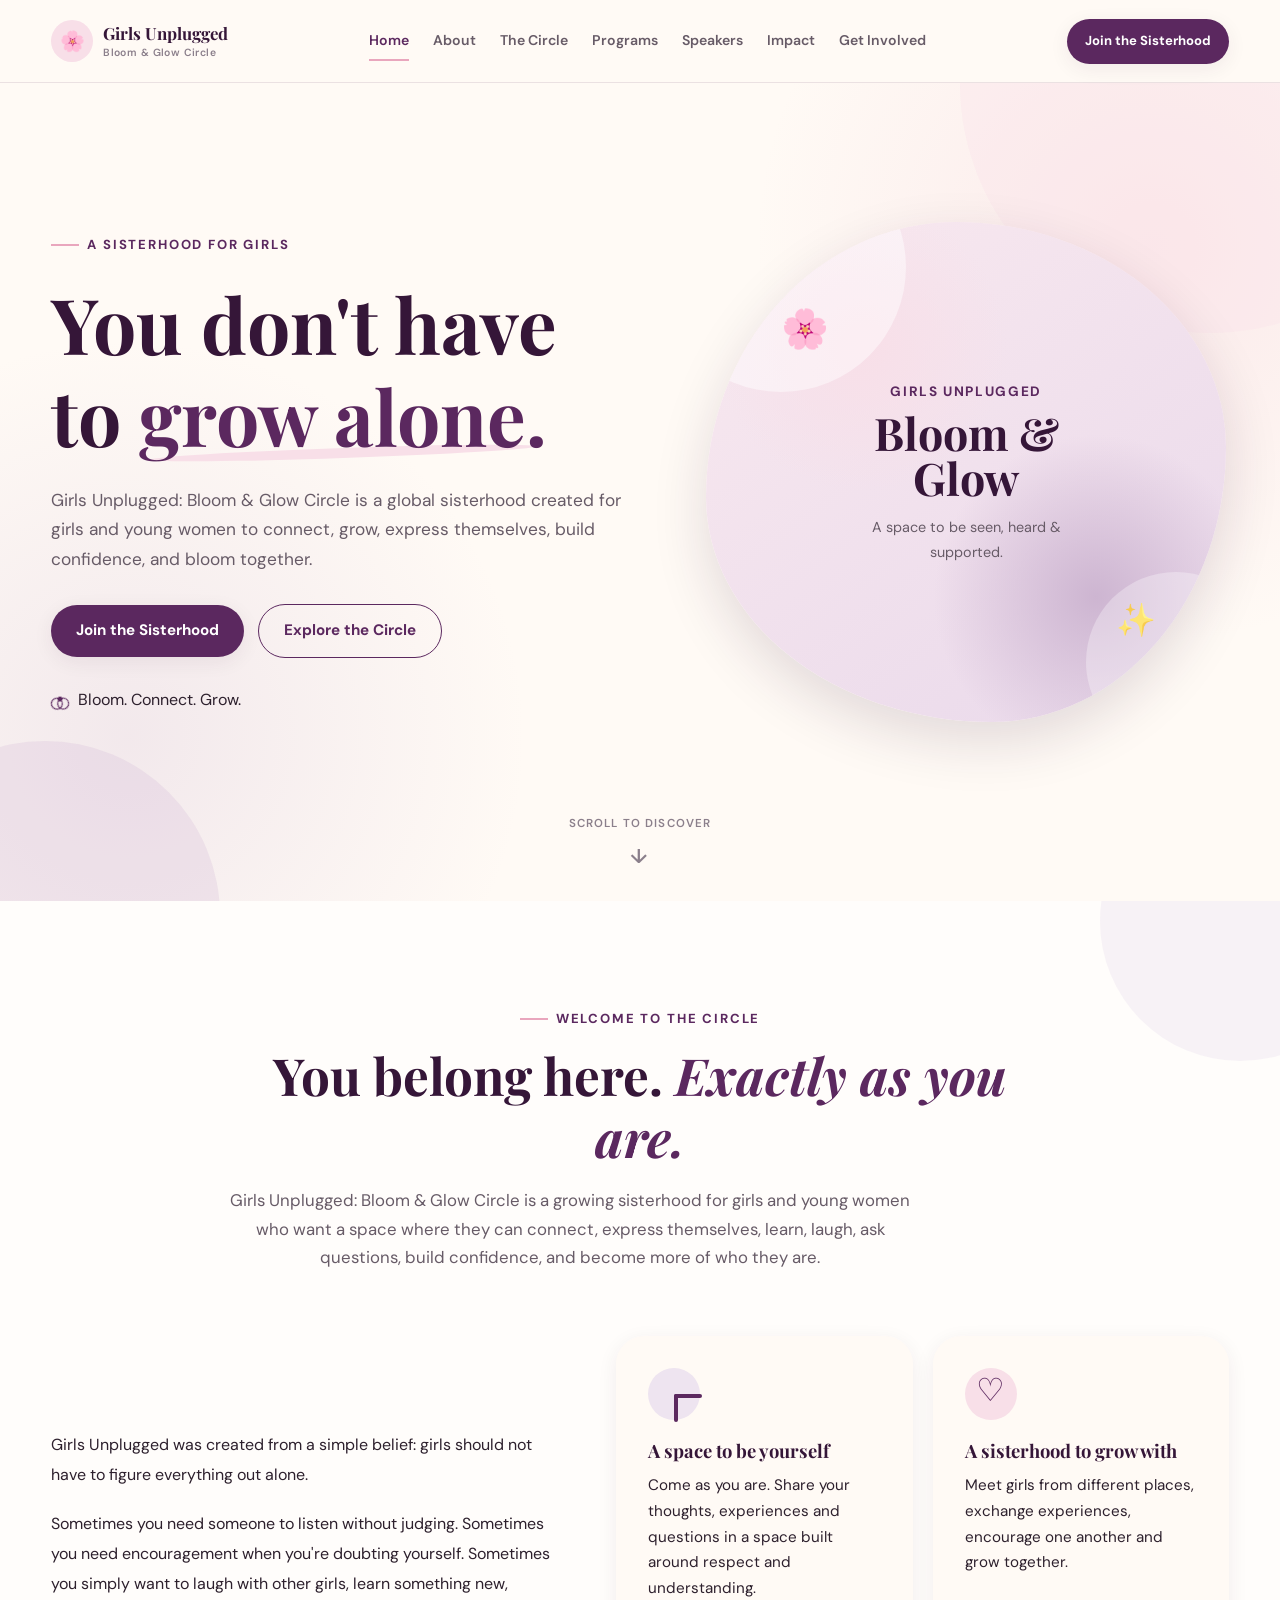
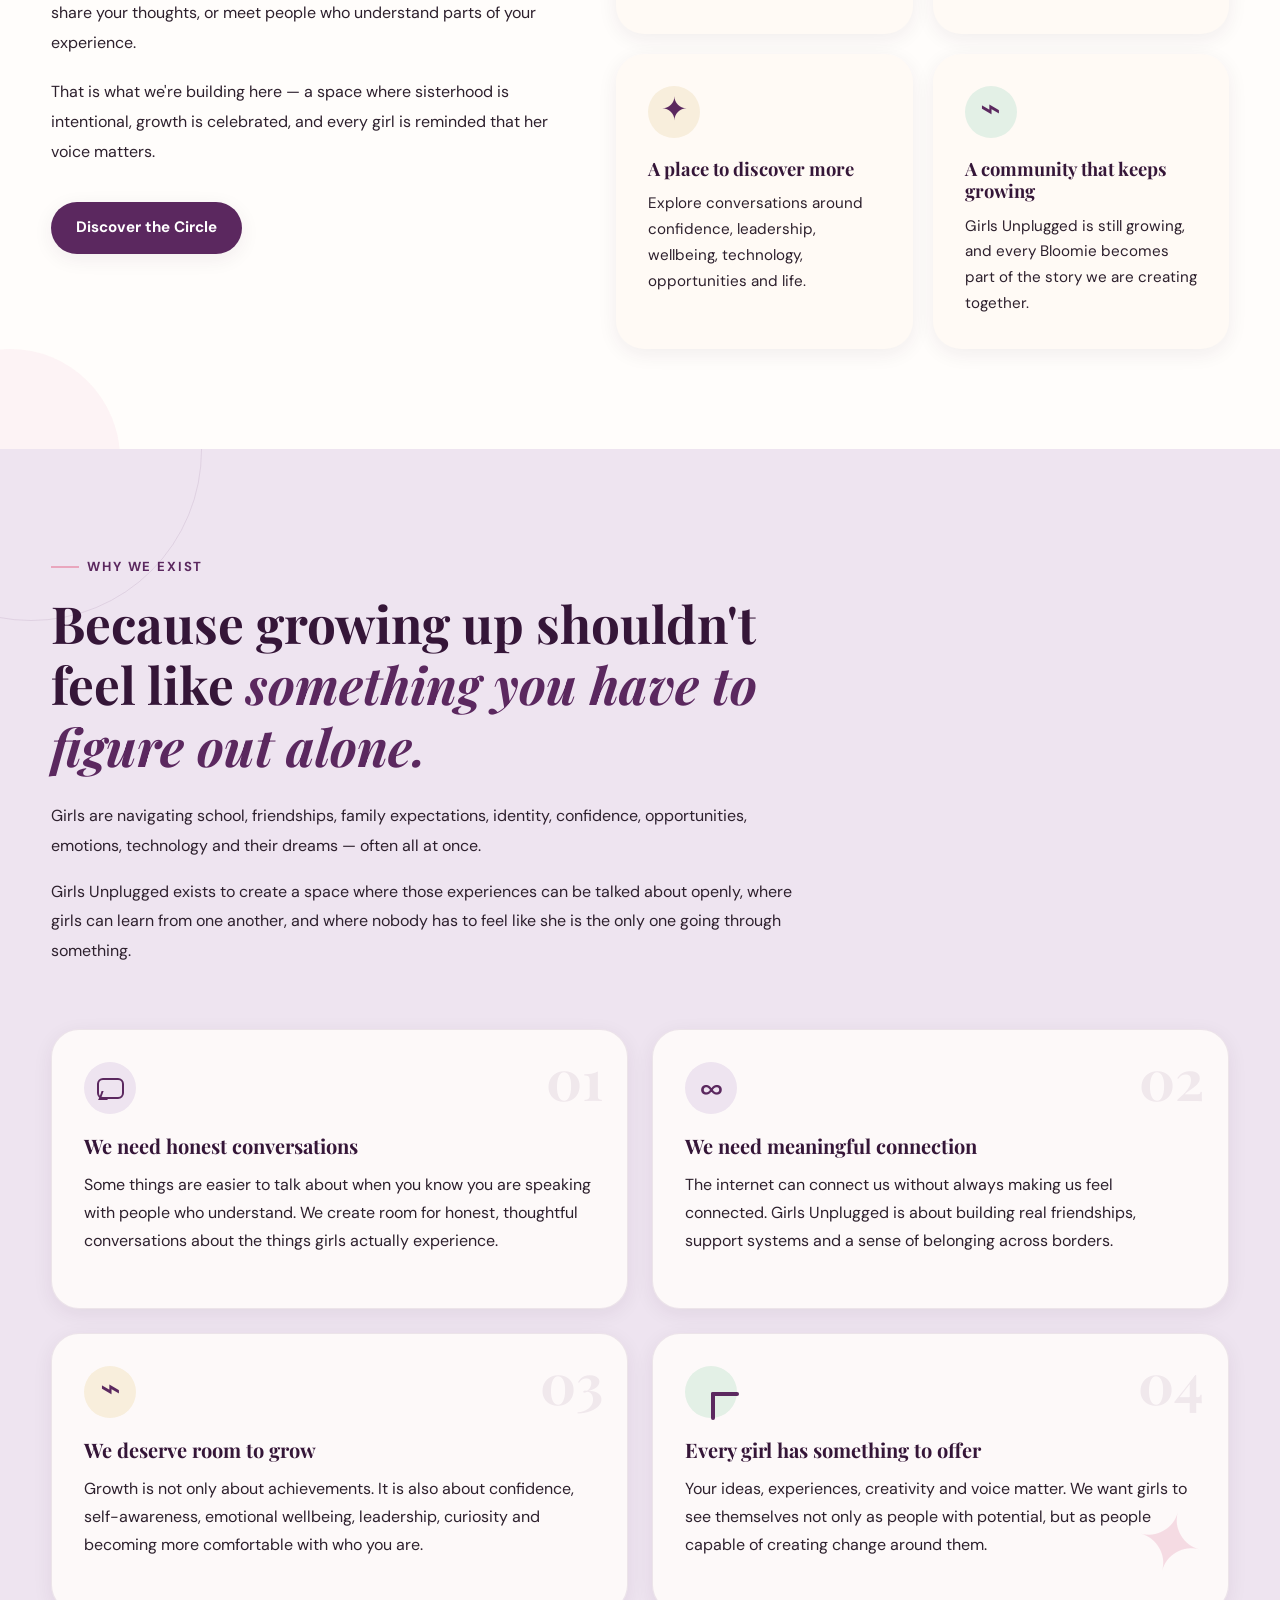
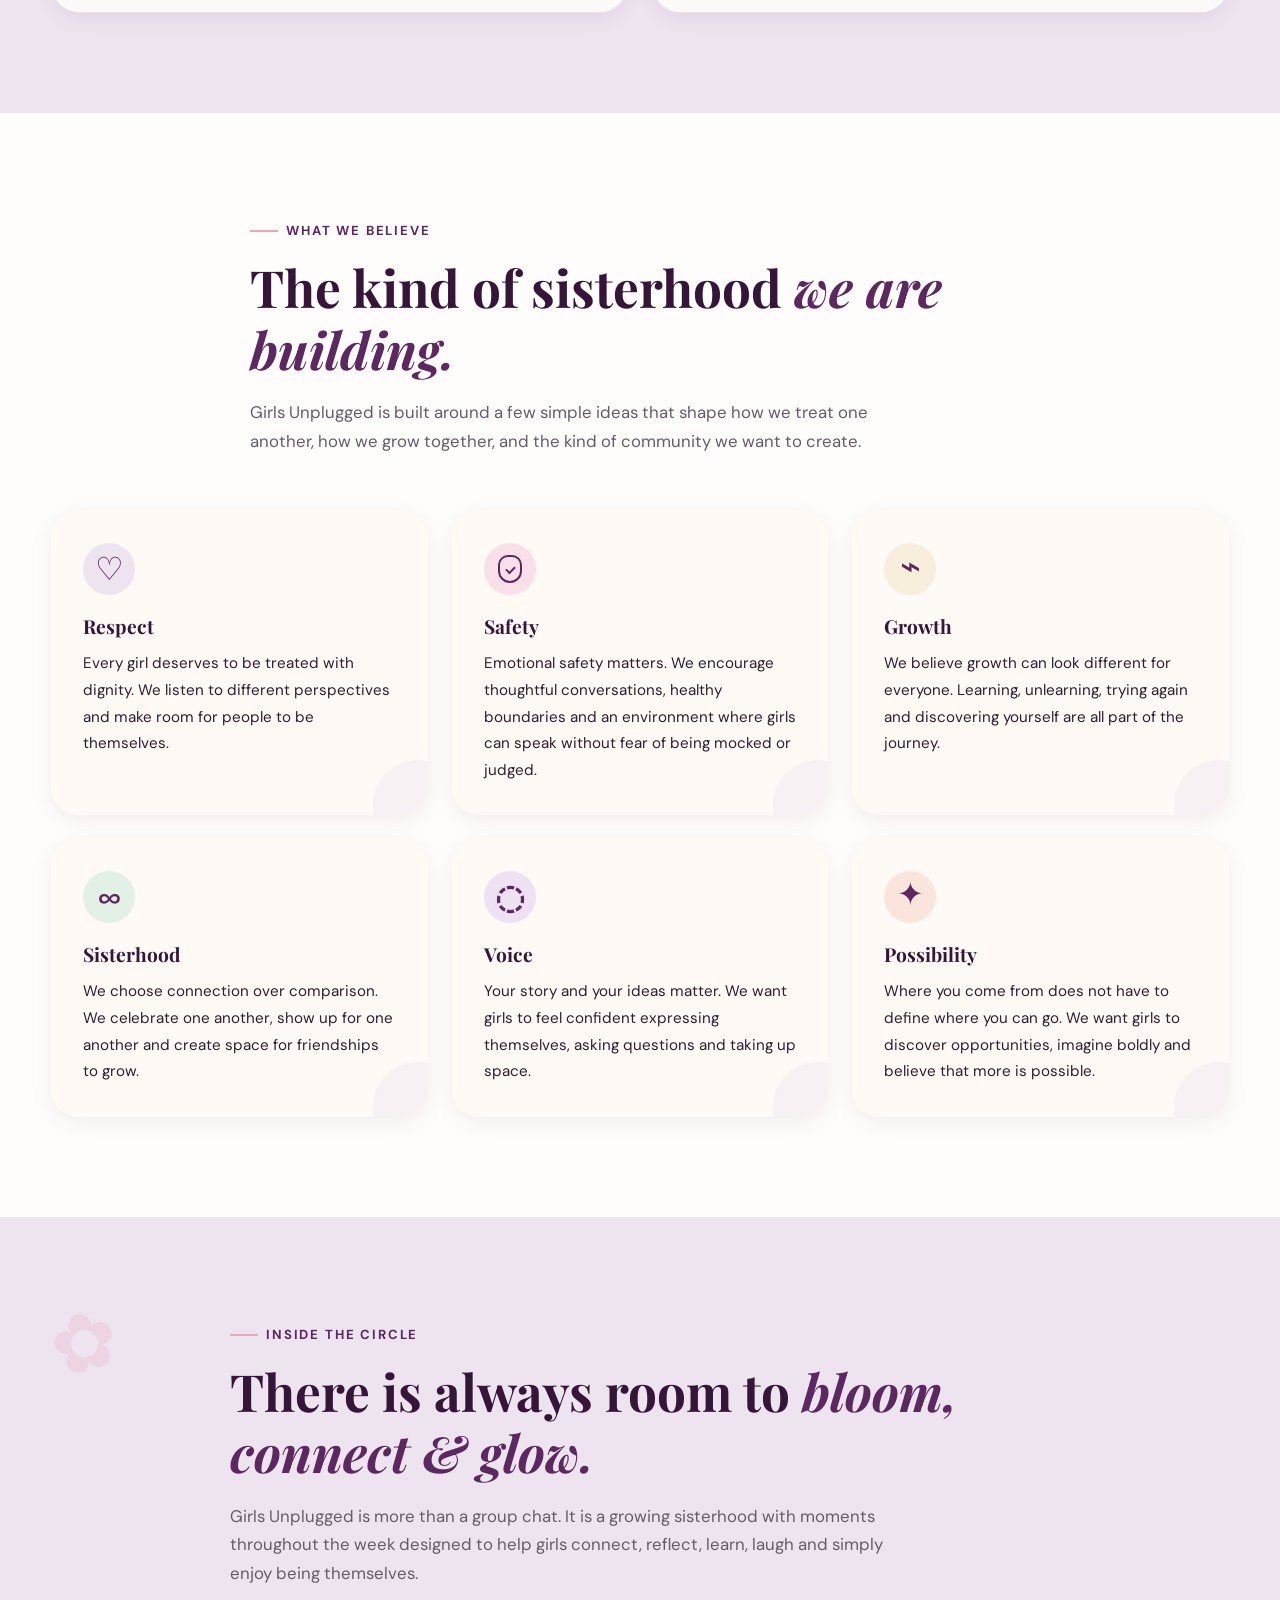
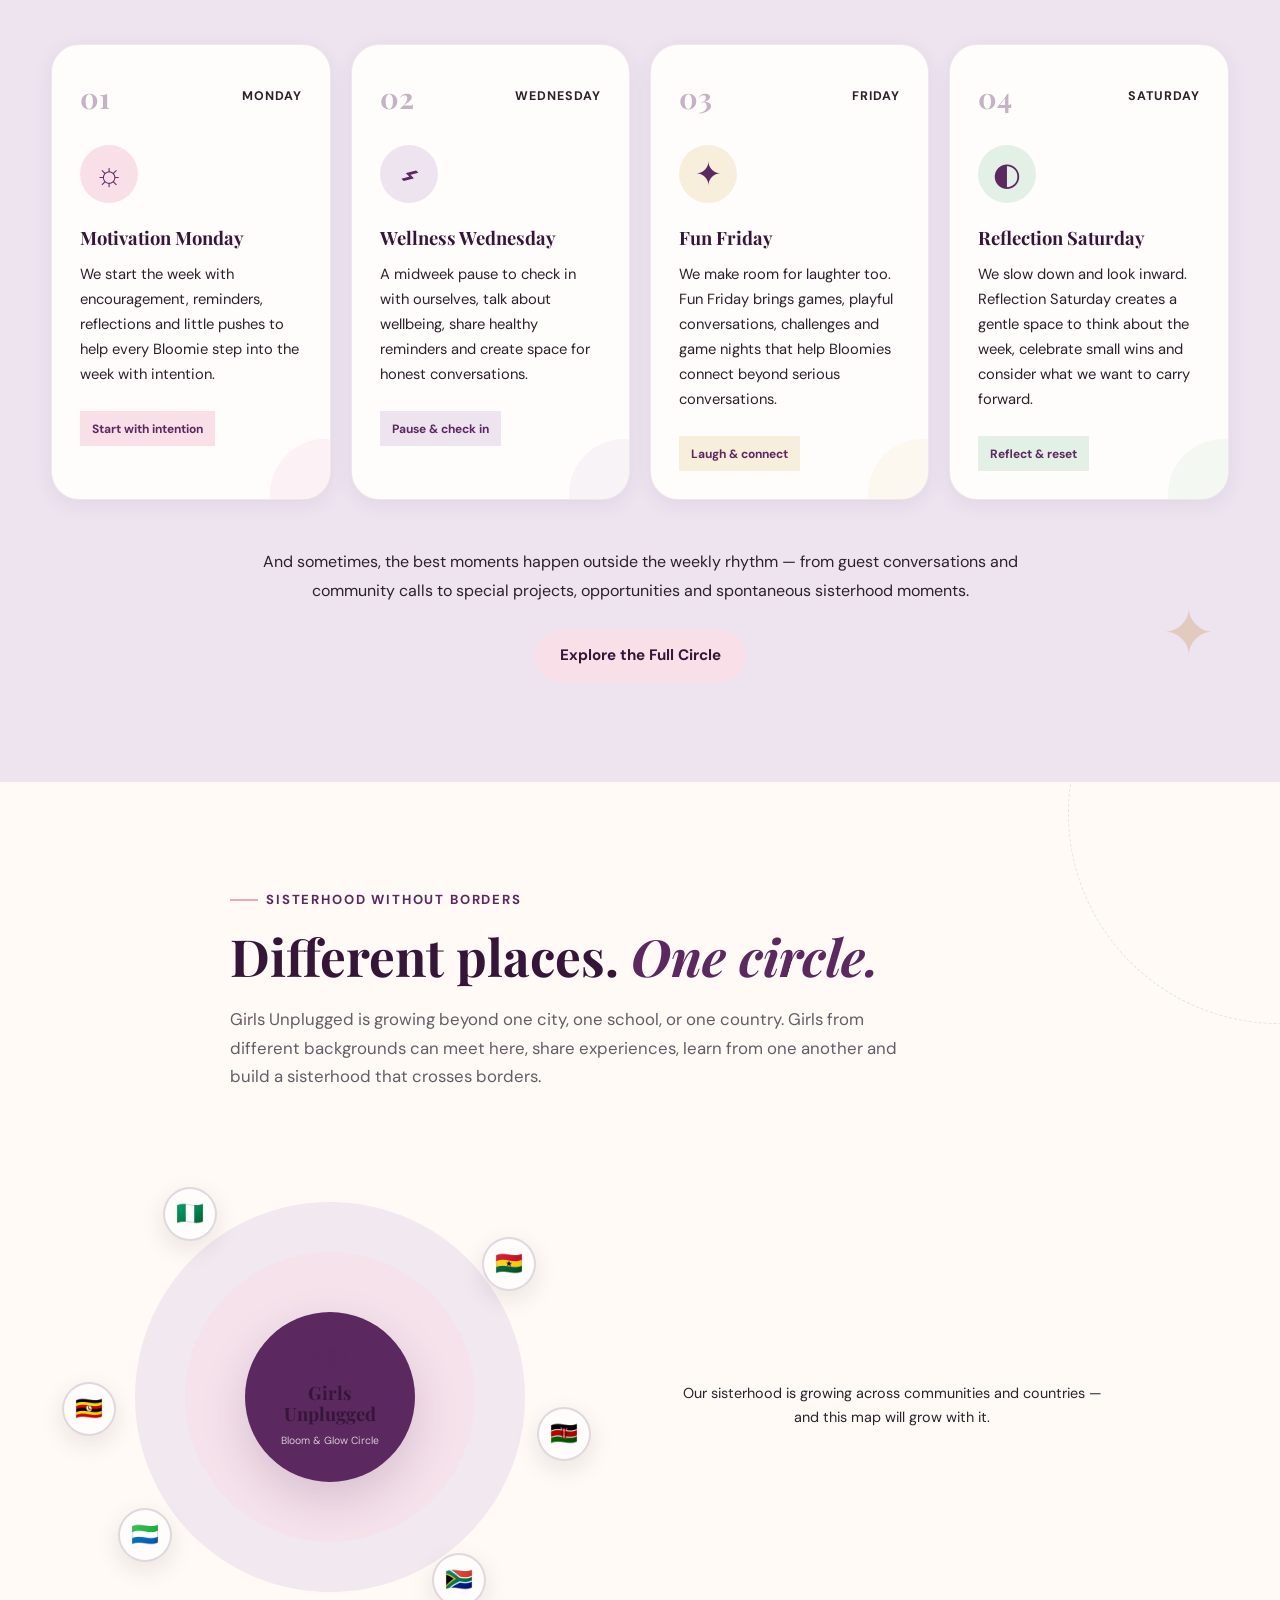
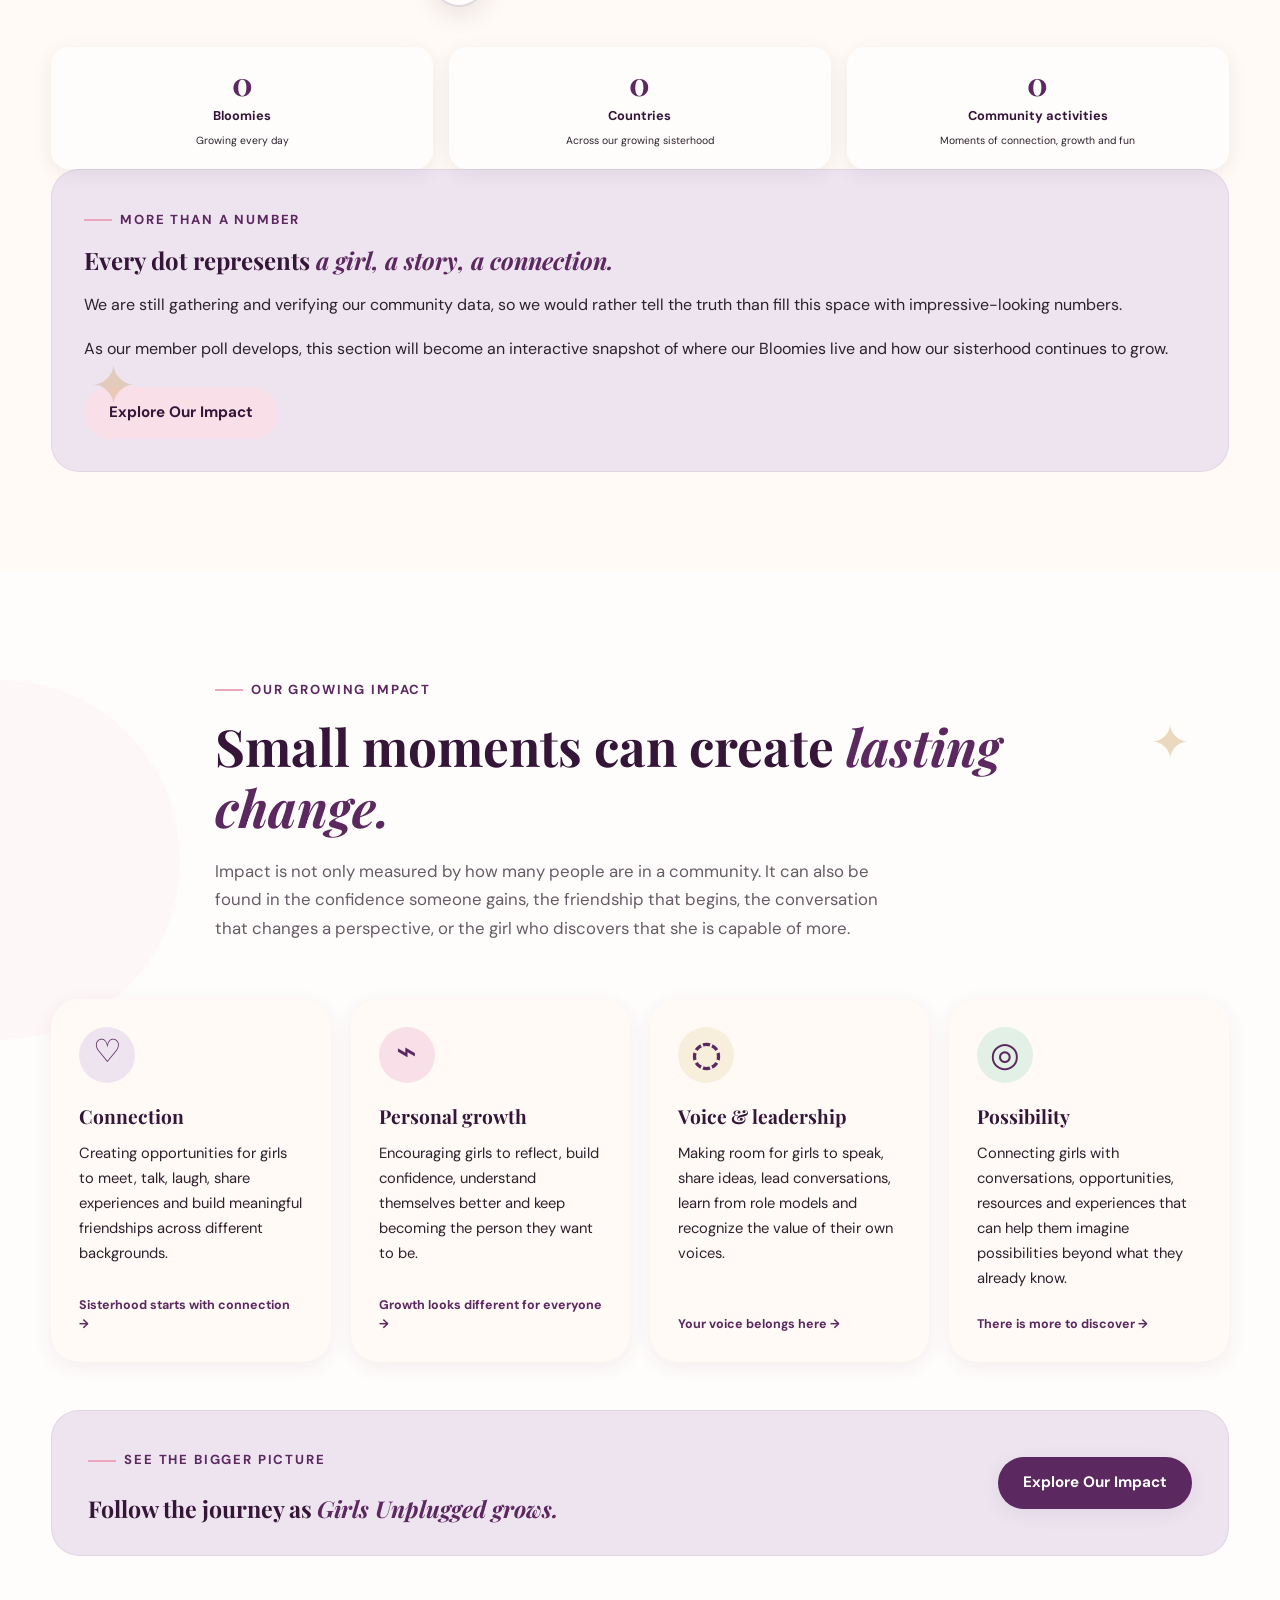
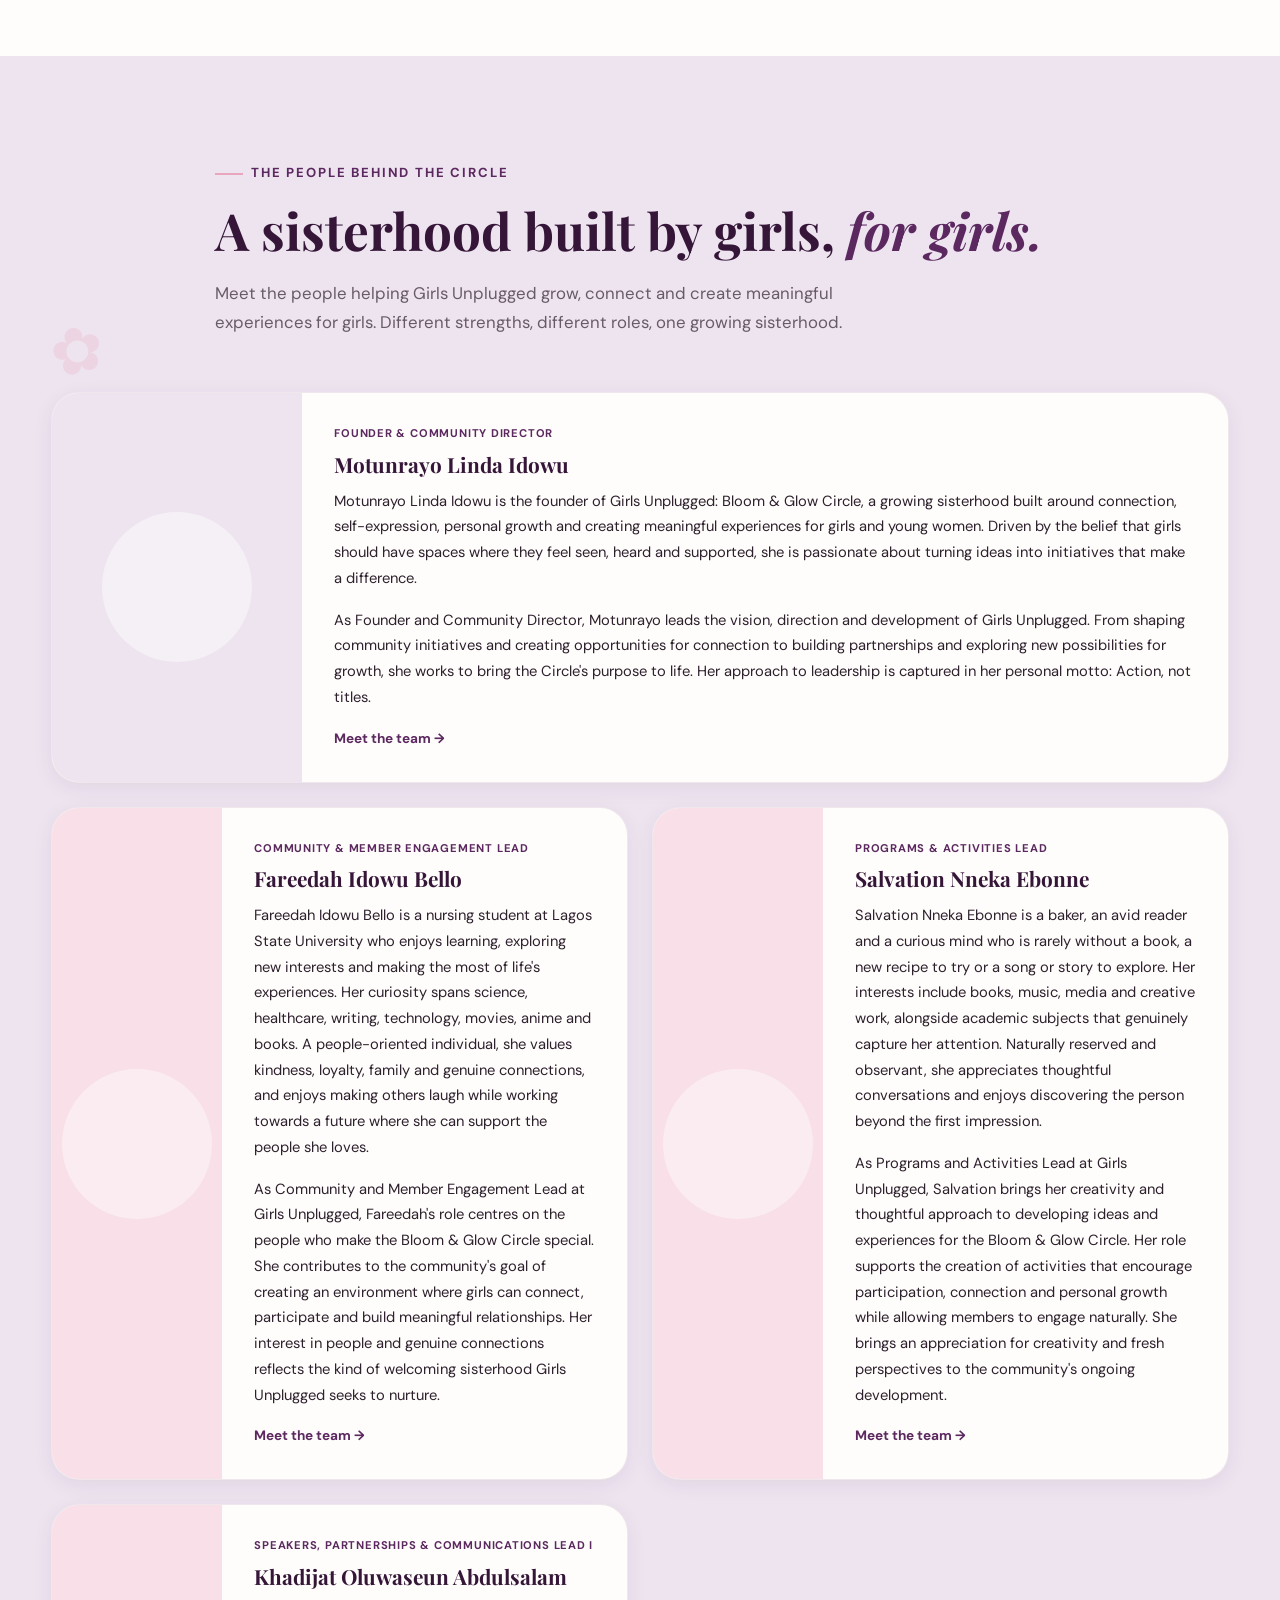
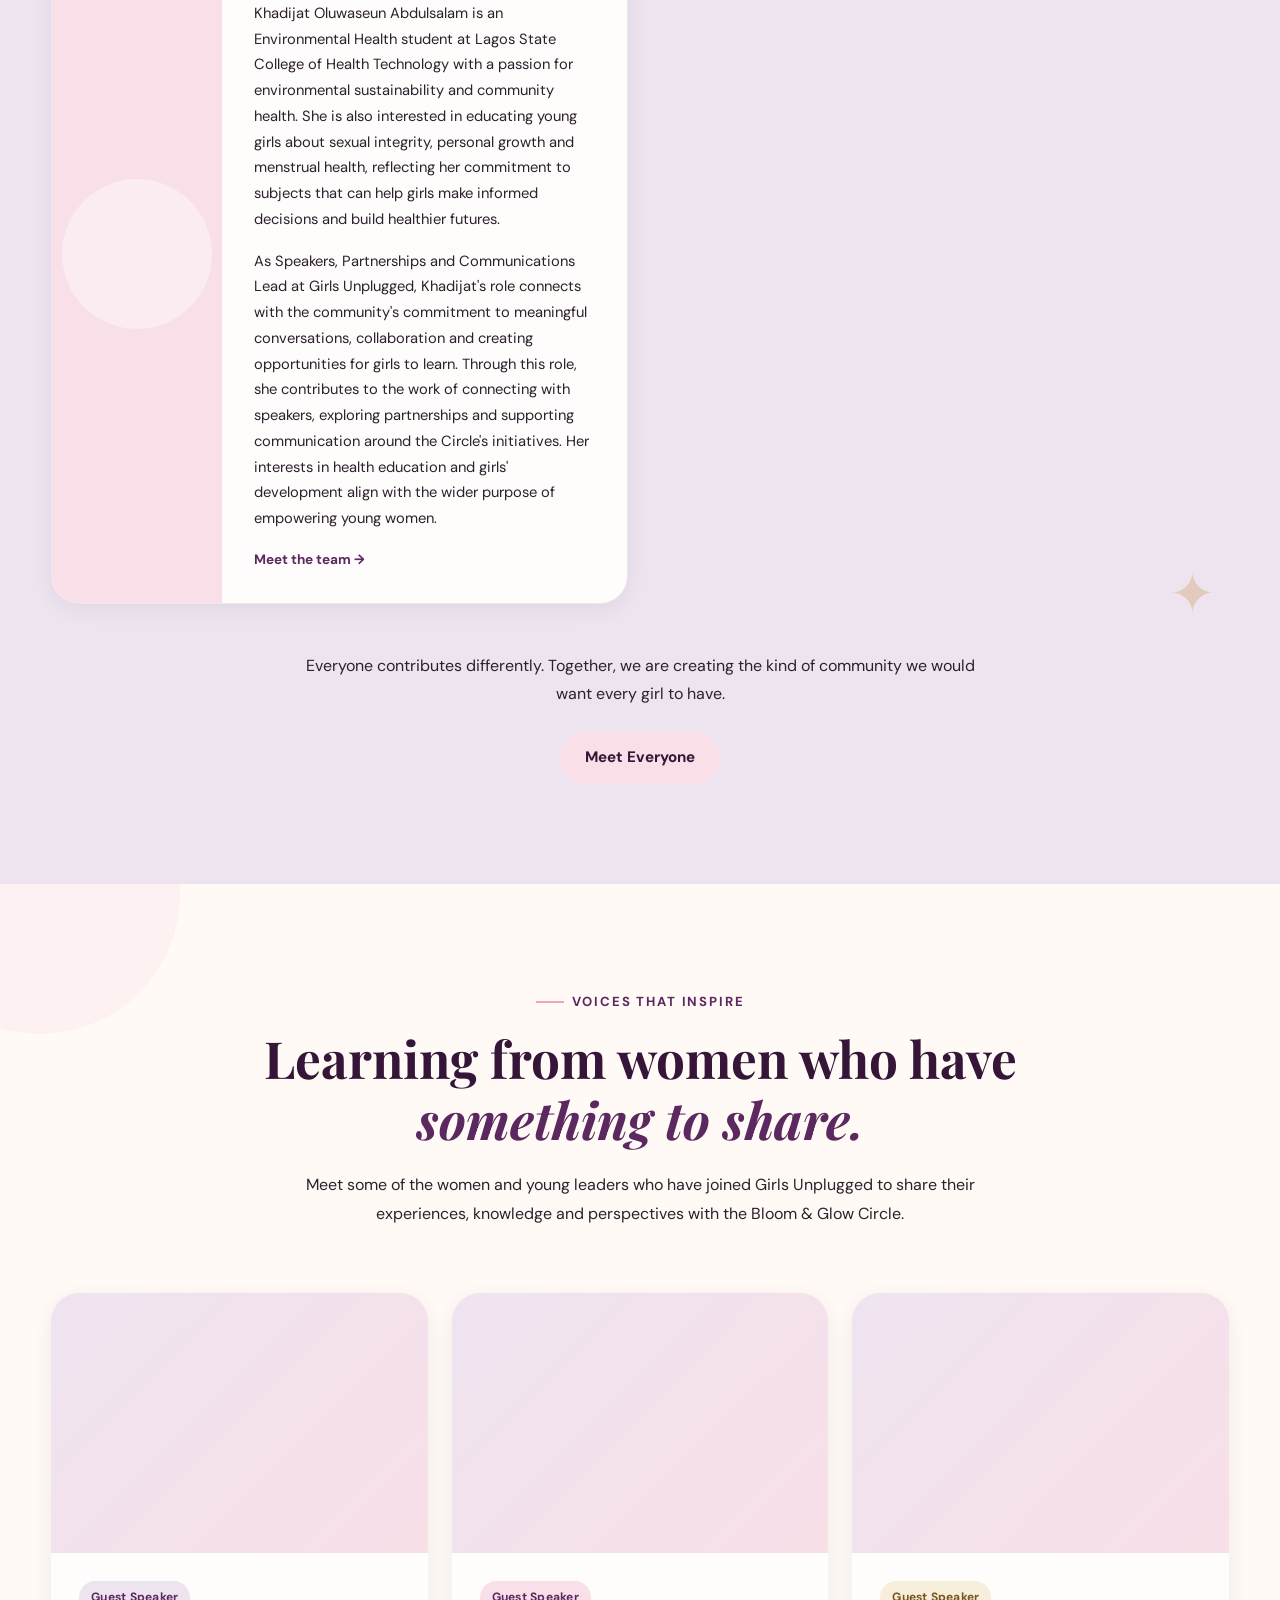
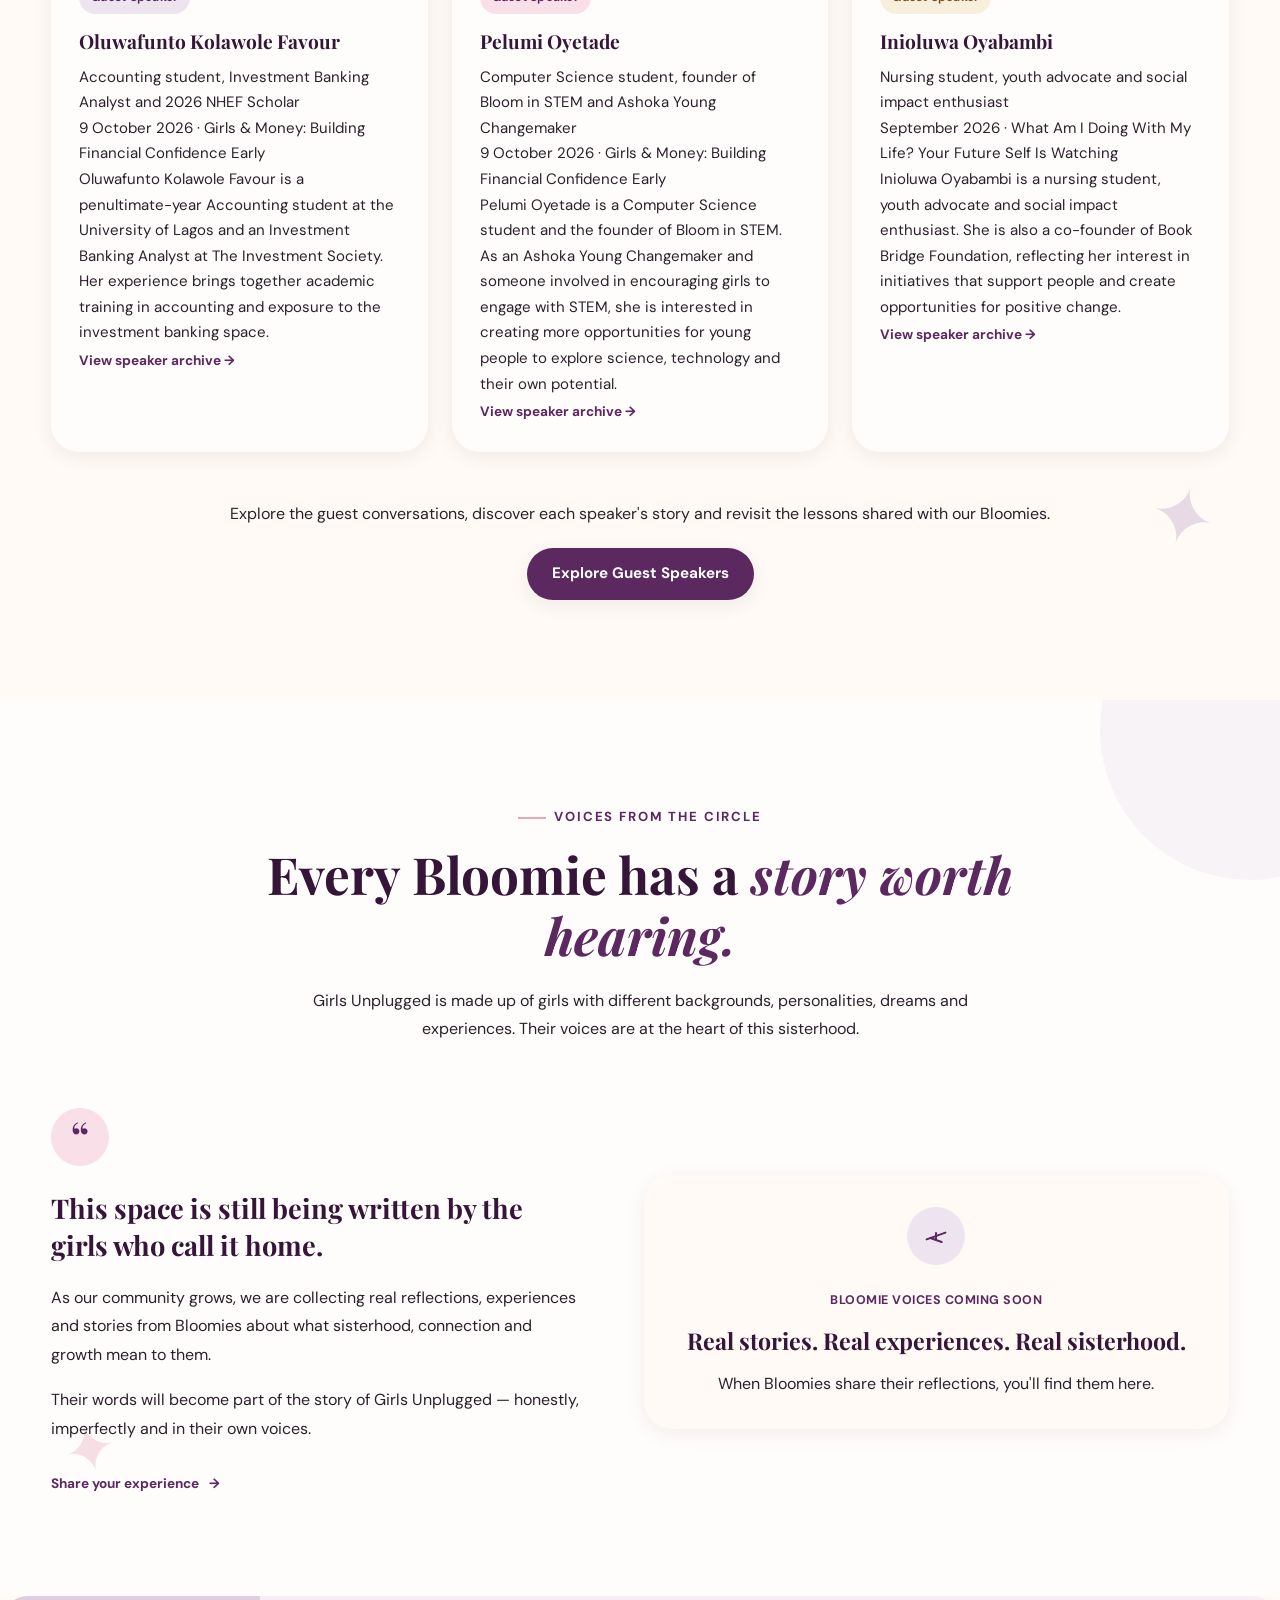
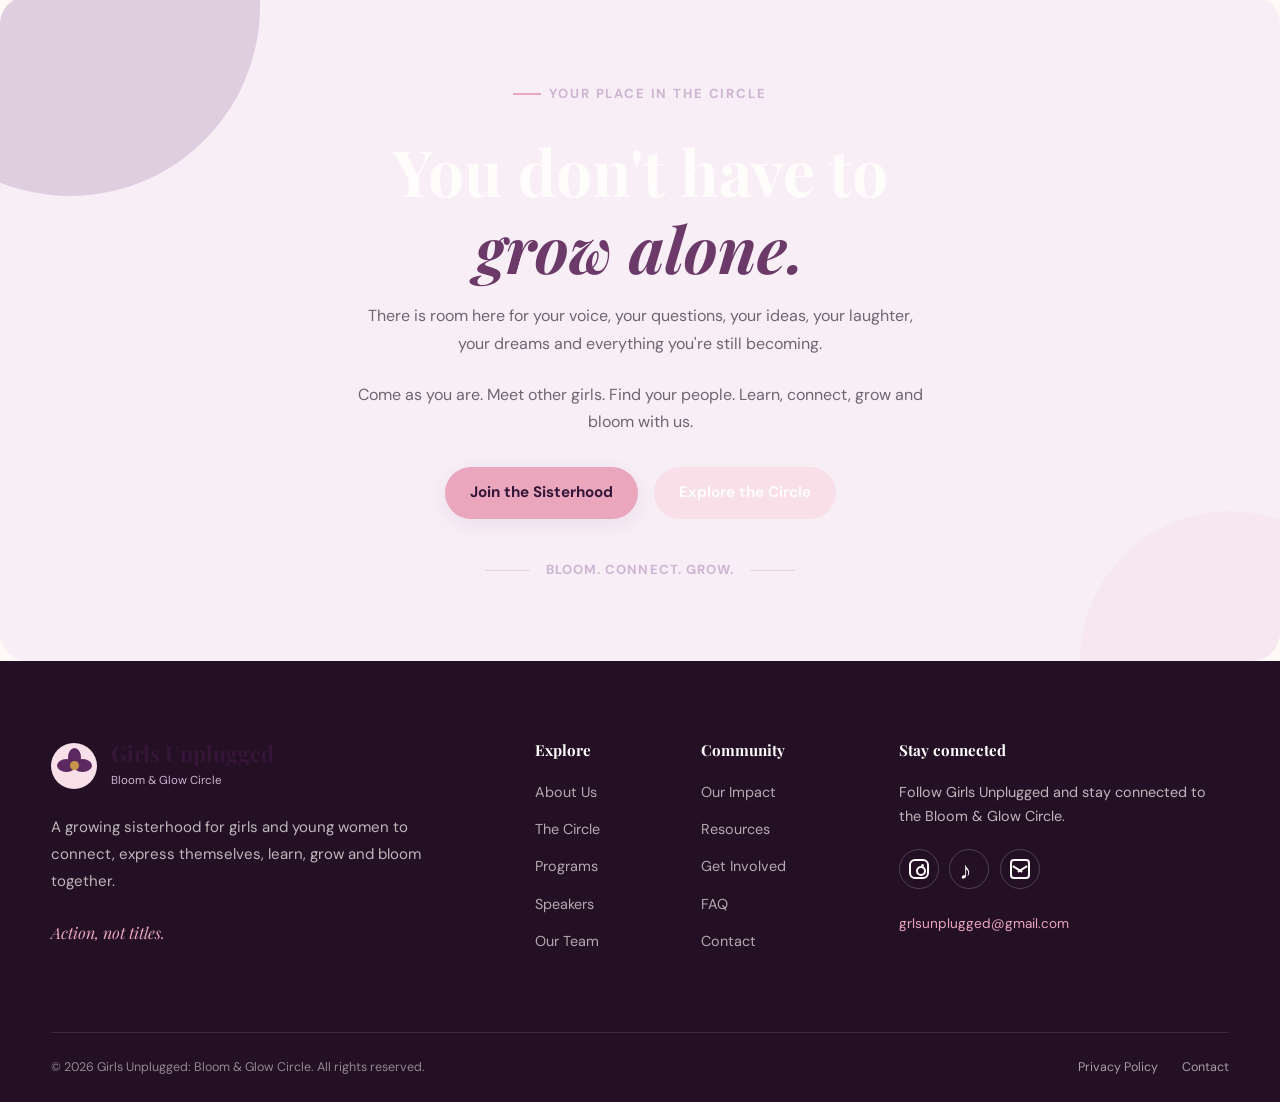
==== index.html @ 1f107fab "Update index.html" ====
<!DOCTYPE html>
<html lang="en">

<head>

  <meta charset="UTF-8">

  <meta
    name="viewport"
    content="width=device-width, initial-scale=1.0"
  >

  <meta
    name="description"
    content="Girls Unplugged: Bloom & Glow Circle is a global sisterhood created for girls and young women to connect, grow, express themselves, and bloom together."
  >

  <meta
    name="keywords"
    content="Girls Unplugged, Bloom and Glow Circle, girls empowerment, African girls, girls community, sisterhood, girls leadership"
  >

  <meta
    name="author"
    content="Girls Unplugged: Bloom & Glow Circle"
  >

  <meta name="theme-color" content="#5b285f">

  <title>
    Girls Unplugged | Bloom & Glow Circle
  </title>


  <!-- =====================================
       STYLESHEETS
  ====================================== -->

  <link
    rel="stylesheet"
    href="style.css"
  >

  <link
    rel="stylesheet"
    href="responsive.css"
  >

  <link
    rel="stylesheet"
    href="animations.css"
  >

</head>


<body class="page-load">


  <!-- =====================================
       HEADER / NAVIGATION
  ====================================== -->

  <header class="site-header">

    <div class="container nav-container">


      <!-- LOGO -->

      <a
        href="index.html"
        class="site-logo"
        aria-label="Girls Unplugged home"
      >

        <span class="logo-mark">🌸</span>

        <span class="logo-text">

          <strong>Girls Unplugged</strong>

          <small>
            Bloom & Glow Circle
          </small>

        </span>

      </a>


      <!-- DESKTOP NAVIGATION -->

      <nav
        class="nav-links"
        aria-label="Main navigation"
      >

        <a href="index.html">
          Home
        </a>

        <a href="about.html">
          About
        </a>

        <a href="circle.html">
          The Circle
        </a>

        <a href="programs.html">
          Programs
        </a>

        <a href="speakers.html">
          Speakers
        </a>

        <a href="impact.html">
          Impact
        </a>

        <a href="get-involved.html">
          Get Involved
        </a>

      </nav>


      <!-- DESKTOP CTA -->

      <a
        href="get-involved.html"
        class="btn btn-primary nav-cta"
      >
        Join the Sisterhood
      </a>


      <!-- MOBILE MENU BUTTON -->

      <button
        class="menu-toggle"
        type="button"
        aria-label="Open navigation menu"
        aria-expanded="false"
        aria-controls="mobile-menu"
      >

        <span></span>
        <span></span>
        <span></span>

      </button>

    </div>


    <!-- ===================================
         MOBILE NAVIGATION
    ==================================== -->

    <div
      class="mobile-menu"
      id="mobile-menu"
    >

      <nav
        aria-label="Mobile navigation"
      >

        <a href="index.html">
          Home
        </a>

        <a href="about.html">
          About
        </a>

        <a href="circle.html">
          The Circle
        </a>

        <a href="programs.html">
          Programs
        </a>

        <a href="speakers.html">
          Speakers
        </a>

        <a href="team.html">
          Our Team
        </a>

        <a href="impact.html">
          Our Impact
        </a>

        <a href="resources.html">
          Resources
        </a>

        <a href="get-involved.html">
          Get Involved
        </a>

        <a href="faq.html">
          FAQ
        </a>

        <a href="contact.html">
          Contact
        </a>

      </nav>

    </div>

  </header>


  <!-- =====================================
       MAIN CONTENT
  ====================================== -->

  <main>


    <!-- ===================================
         HERO SECTION
    ==================================== -->

    <section class="hero">

      <div class="container hero-content">


        <!-- HERO TEXT -->

        <div class="hero-text">

          <span class="section-label hero-title">
            A sisterhood for girls
          </span>


          <h1 class="hero-title">

            You don't have to
            <span class="hero-highlight">
              grow alone.
            </span>

          </h1>


          <p class="hero-description">

            Girls Unplugged: Bloom & Glow Circle is a
            global sisterhood created for girls and
            young women to connect, grow, express
            themselves, build confidence, and bloom
            together.

          </p>


          <div class="button-group hero-buttons">

            <a
              href="get-involved.html"
              class="btn btn-primary"
            >
              Join the Sisterhood
            </a>

            <a
              href="circle.html"
              class="btn btn-outline"
            >
              Explore the Circle
            </a>

          </div>


          <div class="hero-note">

            <div class="hero-note">
  <span class="hero-note-icon icon-flower" aria-hidden="true"></span>
  <span>Bloom. Connect. Grow.</span>
</div>

          </div>

        </div>


        <!-- HERO VISUAL -->

        <div class="hero-image reveal-right">

          <div class="hero-image-main">

            <!--
              We will add the real/illustrated
              Girls Unplugged visual here later.
            -->

            <div class="hero-placeholder">

              <span class="hero-flower">🌸</span>

              <span class="hero-flower flower-two">
                ✨
              </span>

              <div class="hero-placeholder-content">

                <span>
                  Girls Unplugged
                </span>

                <strong>
                  Bloom & Glow
                </strong>

                <small>
                  A space to be seen,
                  heard & supported.
                </small>

              </div>

            </div>

          </div>

        </div>

      </div>


      <!-- SCROLL INDICATOR -->

      <a
        href="#welcome"
        class="scroll-indicator"
        aria-label="Scroll to discover Girls Unplugged"
      >

        <span>
          Scroll to discover
        </span>

        <span class="scroll-arrow">
          ↓
        </span>

      </a>

    </section>


        <!-- WELCOME SECTION -->
    <section class="section welcome-section" id="welcome">
      <div class="container">

        <div class="section-heading reveal">
          <span class="section-label">Welcome to the circle</span>
          <h2>You belong here. <span>Exactly as you are.</span></h2>
          <p>
            Girls Unplugged: Bloom & Glow Circle is a growing sisterhood for
            girls and young women who want a space where they can connect,
            express themselves, learn, laugh, ask questions, build confidence,
            and become more of who they are.
          </p>
        </div>

        <div class="welcome-grid">

          <div class="welcome-text reveal-left">

            <p>
              Girls Unplugged was created from a simple belief: girls should
              not have to figure everything out alone.
            </p>

            <p>
              Sometimes you need someone to listen without judging. Sometimes
              you need encouragement when you're doubting yourself. Sometimes
              you simply want to laugh with other girls, learn something new,
              share your thoughts, or meet people who understand parts of your
              experience.
            </p>

            <p>
              That is what we're building here — a space where sisterhood is
              intentional, growth is celebrated, and every girl is reminded
              that her voice matters.
            </p>

            <a href="circle.html" class="btn btn-primary">
              Discover the Circle
            </a>

          </div>

          <div class="welcome-cards reveal-right">

            <article class="welcome-card">
              <div class="welcome-icon" aria-hidden="true">
  <span class="icon-spark"></span>
</div>
              <h3>A space to be yourself</h3>
              <p>
                Come as you are. Share your thoughts, experiences and
                questions in a space built around respect and understanding.
              </p>
            </article>

            <article class="welcome-card">
              <div class="welcome-icon" aria-hidden="true">
  <span class="icon-heart"></span>
</div>
              <h3>A sisterhood to grow with</h3>
              <p>
                Meet girls from different places, exchange experiences,
                encourage one another and grow together.
              </p>
            </article>

            <article class="welcome-card">
              <div class="welcome-icon" aria-hidden="true">
  <span class="icon-star"></span>
</div>
              <h3>A place to discover more</h3>
              <p>
                Explore conversations around confidence, leadership,
                wellbeing, technology, opportunities and life.
              </p>
            </article>

            <article class="welcome-card">
              <div class="welcome-icon" aria-hidden="true">
  <span class="icon-growth"></span>
</div>
              <h3>A community that keeps growing</h3>
              <p>
                Girls Unplugged is still growing, and every Bloomie becomes
                part of the story we are creating together.
              </p>
            </article>

          </div>

        </div>

      </div>
    </section>

    <!-- WHY WE EXIST SECTION -->
    <section class="section why-section" id="why-we-exist">
      <div class="container">

        <div class="why-intro reveal">
          <span class="section-label">Why we exist</span>

          <h2>
            Because growing up shouldn't feel like
            <span>something you have to figure out alone.</span>
          </h2>

          <p>
            Girls are navigating school, friendships, family expectations,
            identity, confidence, opportunities, emotions, technology and
            their dreams — often all at once.
          </p>

          <p>
            Girls Unplugged exists to create a space where those experiences
            can be talked about openly, where girls can learn from one
            another, and where nobody has to feel like she is the only one
            going through something.
          </p>
        </div>

        <div class="why-grid">

          <article class="why-card reveal">
            <div class="why-number">01</div>
            <div class="why-icon" aria-hidden="true">
  <span class="icon-message"></span>
</div>
            <h3>We need honest conversations</h3>
            <p>
              Some things are easier to talk about when you know you are
              speaking with people who understand. We create room for honest,
              thoughtful conversations about the things girls actually
              experience.
            </p>
          </article>

          <article class="why-card reveal">
            <div class="why-number">02</div>
            <div class="why-icon" aria-hidden="true">
  <span class="icon-connection"></span>
</div>
            <h3>We need meaningful connection</h3>
            <p>
              The internet can connect us without always making us feel
              connected. Girls Unplugged is about building real friendships,
              support systems and a sense of belonging across borders.
            </p>
          </article>

          <article class="why-card reveal">
            <div class="why-number">03</div>
            <div class="why-icon" aria-hidden="true">
  <span class="icon-growth"></span>
</div>
            <h3>We deserve room to grow</h3>
            <p>
              Growth is not only about achievements. It is also about
              confidence, self-awareness, emotional wellbeing, leadership,
              curiosity and becoming more comfortable with who you are.
            </p>
          </article>

          <article class="why-card reveal">
            <div class="why-number">04</div>
           <div class="why-icon" aria-hidden="true">
  <span class="icon-spark"></span>
</div>
            <h3>Every girl has something to offer</h3>
            <p>
              Your ideas, experiences, creativity and voice matter. We want
              girls to see themselves not only as people with potential, but
              as people capable of creating change around them.
            </p>
          </article>

        </div>

      </div>
    </section>

    <!-- WHAT WE BELIEVE SECTION -->
    <section class="section values-section" id="what-we-believe">
      <div class="container">

        <div class="section-heading values-heading reveal">
          <span class="section-label">What we believe</span>

          <h2>
            The kind of sisterhood
            <span>we are building.</span>
          </h2>

          <p>
            Girls Unplugged is built around a few simple ideas that shape
            how we treat one another, how we grow together, and the kind of
            community we want to create.
          </p>
        </div>

        <div class="values-grid">

          <article class="value-card reveal">
           <div class="value-icon" aria-hidden="true">
  <span class="icon-respect"></span>
</div>
            <h3>Respect</h3>
            <p>
              Every girl deserves to be treated with dignity. We listen to
              different perspectives and make room for people to be
              themselves.
            </p>
          </article>

          <article class="value-card reveal">
            <div class="value-icon" aria-hidden="true">
  <span class="icon-safety"></span>
</div>
            <h3>Safety</h3>
            <p>
              Emotional safety matters. We encourage thoughtful conversations,
              healthy boundaries and an environment where girls can speak
              without fear of being mocked or judged.
            </p>
          </article>

          <article class="value-card reveal">
           <div class="value-icon" aria-hidden="true">
  <span class="icon-growth"></span>
</div>
            <h3>Growth</h3>
            <p>
              We believe growth can look different for everyone. Learning,
              unlearning, trying again and discovering yourself are all part
              of the journey.
            </p>
          </article>

          <article class="value-card reveal">
            <div class="value-icon" aria-hidden="true">
  <span class="icon-connection"></span>
</div>
            <h3>Sisterhood</h3>
            <p>
              We choose connection over comparison. We celebrate one another,
              show up for one another and create space for friendships to grow.
            </p>
          </article>

          <article class="value-card reveal">
            <div class="value-icon" aria-hidden="true">
  <span class="icon-voice"></span>
</div>
            <h3>Voice</h3>
            <p>
              Your story and your ideas matter. We want girls to feel
              confident expressing themselves, asking questions and taking up
              space.
            </p>
          </article>

          <article class="value-card reveal">
            <div class="value-icon" aria-hidden="true">
  <span class="icon-star"></span>
</div>
            <h3>Possibility</h3>
            <p>
              Where you come from does not have to define where you can go.
              We want girls to discover opportunities, imagine boldly and
              believe that more is possible.
            </p>
          </article>

        </div>

      </div>
    </section>

    <!-- BLOOM & GLOW CIRCLE SECTION -->
    <section class="section circle-preview-section" id="bloom-glow">
      <div class="container">

        <div class="section-heading circle-preview-heading reveal">
          <span class="section-label">Inside the circle</span>

          <h2>
            There is always room to
            <span>bloom, connect & glow.</span>
          </h2>

          <p>
            Girls Unplugged is more than a group chat. It is a growing
            sisterhood with moments throughout the week designed to help
            girls connect, reflect, learn, laugh and simply enjoy being
            themselves.
          </p>
        </div>

        <div class="circle-week">

          <article class="circle-day circle-day-monday reveal">
            <div class="circle-day-top">
              <span class="circle-day-number">01</span>
              <span class="circle-day-label">Monday</span>
            </div>

            <div class="circle-day-icon" aria-hidden="true">
  <span class="icon-sun"></span>
</div>

            <h3>Motivation Monday</h3>

            <p>
              We start the week with encouragement, reminders, reflections
              and little pushes to help every Bloomie step into the week with
              intention.
            </p>

            <span class="circle-tag">Start with intention</span>
          </article>

          <article class="circle-day circle-day-wednesday reveal">
            <div class="circle-day-top">
              <span class="circle-day-number">02</span>
              <span class="circle-day-label">Wednesday</span>
            </div>

            <div class="circle-day-icon" aria-hidden="true">
  <span class="icon-leaf"></span>
</div>

            <h3>Wellness Wednesday</h3>

            <p>
              A midweek pause to check in with ourselves, talk about
              wellbeing, share healthy reminders and create space for honest
              conversations.
            </p>

            <span class="circle-tag">Pause & check in</span>
          </article>

          <article class="circle-day circle-day-friday reveal">
            <div class="circle-day-top">
              <span class="circle-day-number">03</span>
              <span class="circle-day-label">Friday</span>
            </div>

            <div class="circle-day-icon" aria-hidden="true">
  <span class="icon-fun"></span>
</div>

            <h3>Fun Friday</h3>

            <p>
              We make room for laughter too. Fun Friday brings games, playful
              conversations, challenges and game nights that help Bloomies
              connect beyond serious conversations.
            </p>

            <span class="circle-tag">Laugh & connect</span>
          </article>

          <article class="circle-day circle-day-saturday reveal">
            <div class="circle-day-top">
              <span class="circle-day-number">04</span>
              <span class="circle-day-label">Saturday</span>
            </div>

            <div class="circle-day-icon" aria-hidden="true">
  <span class="icon-moon"></span>
</div>

            <h3>Reflection Saturday</h3>

            <p>
              We slow down and look inward. Reflection Saturday creates a
              gentle space to think about the week, celebrate small wins and
              consider what we want to carry forward.
            </p>

            <span class="circle-tag">Reflect & reset</span>
          </article>

        </div>

        <div class="circle-preview-footer reveal">
          <p>
            And sometimes, the best moments happen outside the weekly rhythm —
            from guest conversations and community calls to special projects,
            opportunities and spontaneous sisterhood moments.
          </p>

          <a href="circle.html" class="btn btn-secondary">
            Explore the Full Circle
          </a>
        </div>

      </div>
    </section>

    <!-- SISTERHOOD WITHOUT BORDERS SECTION -->
    <section class="section borders-section" id="sisterhood-without-borders">
      <div class="container">

        <div class="section-heading borders-heading reveal">
          <span class="section-label">Sisterhood without borders</span>

          <h2>
            Different places.
            <span>One circle.</span>
          </h2>

          <p>
            Girls Unplugged is growing beyond one city, one school, or one
            country. Girls from different backgrounds can meet here, share
            experiences, learn from one another and build a sisterhood that
            crosses borders.
          </p>
        </div>

        <div class="borders-layout">

          <div class="borders-story reveal-left">

            
<div class="borders-visual">
  <div class="borders-glow borders-glow-one"></div>
  <div class="borders-glow borders-glow-two"></div>

  <div class="borders-center">
    <div class="borders-flower" aria-hidden="true">
      <span class="icon-flower"></span>
    </div>

    <strong>Girls<br>Unplugged</strong>
    <small>Bloom &amp; Glow Circle</small>
  </div>

  <!-- Country bubbles are populated from the admin dashboard. -->
  <div
    class="borders-country-bubbles"
    data-country-bubbles
    aria-label="Countries represented in the Girls Unplugged community"
  ></div>
</div>


              <span class="border-dot border-dot-one">🇳🇬</span>
              <span class="border-dot border-dot-two">🇬🇭</span>
              <span class="border-dot border-dot-three">🇰🇪</span>
              <span class="border-dot border-dot-four">🇿🇦</span>
              <span class="border-dot border-dot-five">🇸🇱</span>
              <span class="border-dot border-dot-six">🇺🇬</span>
            </div>

            <p class="borders-caption">
              Our sisterhood is growing across communities and countries —
              and this map will grow with it.
            </p>

          </div>

         
<div class="borders-stats">

  <div class="border-stat">
    <span class="stat-number" data-target="0" data-suffix="">0</span>
    <span class="stat-label">Bloomies</span>
    <small>Growing every day</small>
  </div>

  <div class="border-stat">
    <span class="stat-number" data-target="0" data-suffix="">0</span>
    <span class="stat-label">Countries</span>
    <small>Across our growing sisterhood</small>
  </div>

  <div class="border-stat">
    <span class="stat-number" data-target="0" data-suffix="">0</span>
    <span class="stat-label">Community activities</span>
    <small>Moments of connection, growth and fun</small>
  </div>

</div>


            <div class="borders-message">
              <span class="section-label">More than a number</span>

              <h3>
                Every dot represents
                <span>a girl, a story, a connection.</span>
              </h3>

              <p>
                We are still gathering and verifying our community data, so
                we would rather tell the truth than fill this space with
                impressive-looking numbers.
              </p>

              <p>
                As our member poll develops, this section will become an
                interactive snapshot of where our Bloomies live and how our
                sisterhood continues to grow.
              </p>

              <a href="impact.html" class="btn btn-secondary">
                Explore Our Impact
              </a>
            </div>

          </div>

        </div>

      </div>
    </section>

    <!-- IMPACT PREVIEW SECTION -->
    <section class="section impact-preview-section" id="impact-preview">
      <div class="container">

        <div class="section-heading impact-preview-heading reveal">
          <span class="section-label">Our growing impact</span>

          <h2>
            Small moments can create
            <span>lasting change.</span>
          </h2>

          <p>
            Impact is not only measured by how many people are in a community.
            It can also be found in the confidence someone gains, the
            friendship that begins, the conversation that changes a
            perspective, or the girl who discovers that she is capable of
            more.
          </p>
        </div>

        <div class="impact-preview-grid">

          <article class="impact-preview-card reveal">
            <div class="impact-preview-icon" aria-hidden="true">
  <span class="icon-heart"></span>
</div>

            <h3>Connection</h3>

            <p>
              Creating opportunities for girls to meet, talk, laugh, share
              experiences and build meaningful friendships across different
              backgrounds.
            </p>

            <span class="impact-preview-link">
              Sisterhood starts with connection →
            </span>
          </article>

          <article class="impact-preview-card reveal">
            <div class="impact-preview-icon" aria-hidden="true">
  <span class="icon-growth"></span>
</div>
            <h3>Personal growth</h3>

            <p>
              Encouraging girls to reflect, build confidence, understand
              themselves better and keep becoming the person they want to be.
            </p>

            <span class="impact-preview-link">
              Growth looks different for everyone →
            </span>
          </article>

          <article class="impact-preview-card reveal">
            <div class="impact-preview-icon" aria-hidden="true">
  <span class="icon-voice"></span>
</div>
            <h3>Voice & leadership</h3>

            <p>
              Making room for girls to speak, share ideas, lead conversations,
              learn from role models and recognize the value of their own
              voices.
            </p>

            <span class="impact-preview-link">
              Your voice belongs here →
            </span>
          </article>

          <article class="impact-preview-card reveal">
            <div class="impact-preview-icon" aria-hidden="true">
  <span class="icon-globe"></span>
</div>
            <h3>Possibility</h3>

            <p>
              Connecting girls with conversations, opportunities, resources
              and experiences that can help them imagine possibilities beyond
              what they already know.
            </p>

            <span class="impact-preview-link">
              There is more to discover →
            </span>
          </article>

        </div>

        <div class="impact-preview-cta reveal">
          <div>
            <span class="section-label">See the bigger picture</span>

            <h3>
              Follow the journey as
              <span>Girls Unplugged grows.</span>
            </h3>
          </div>

          <a href="impact.html" class="btn btn-primary">
            Explore Our Impact
          </a>
        </div>

      </div>
    </section>

    <!-- TEAM PREVIEW SECTION -->

<section class="section team-preview-section" id="team-preview">
  <div class="container">

    <div class="section-heading team-preview-heading reveal">
      <span class="section-label">The people behind the circle</span>

      <h2>
        A sisterhood built by girls,
        <span>for girls.</span>
      </h2>

      <p>
        Meet the people helping Girls Unplugged grow, connect and create
        meaningful experiences for girls. Different strengths, different
        roles, one growing sisterhood.
      </p>
    </div>

    <div class="team-preview-grid">

      <!-- FOUNDER -->
      <article class="team-preview-card team-founder-card team-home-preview-card">
        <div class="team-preview-image team-founder-image">
          <img
            class="team-preview-photo"
            src="images/team/motunrayo-linda-idowu.jpg"
            alt="Portrait of Motunrayo Linda Idowu"
            loading="lazy"
            onerror="this.remove()"
          >
        </div>

        <div class="team-preview-content">
          <span class="team-role">Founder &amp; Community Director</span>
          <h3>Motunrayo Linda Idowu</h3>

          <p>
            Motunrayo Linda Idowu is the founder of Girls Unplugged: Bloom
            &amp; Glow Circle, a growing sisterhood built around connection,
            self-expression, personal growth and creating meaningful
            experiences for girls and young women. Driven by the belief
            that girls should have spaces where they feel seen, heard and
            supported, she is passionate about turning ideas into initiatives
            that make a difference.
          </p>

          <p>
            As Founder and Community Director, Motunrayo leads the vision,
            direction and development of Girls Unplugged. Her approach to
            leadership is captured in her personal motto: Action, not titles.
          </p>

          <a href="team.html#our-team" class="text-link">Meet the team →</a>
        </div>
      </article>

      <!-- COMMUNITY & MEMBER ENGAGEMENT -->
      <article class="team-preview-card team-home-preview-card">
        <div class="team-preview-image">
          <img
            class="team-preview-photo"
            src="images/team/fareedah-idowu-bello.jpg"
            alt="Portrait of Fareedah Idowu Bello"
            loading="lazy"
            onerror="this.remove()"
          >
        </div>

        <div class="team-preview-content">
          <span class="team-role">Community &amp; Member Engagement Lead</span>
          <h3>Fareedah Idowu Bello</h3>

          <p>
            Fareedah Idowu Bello is a nursing student at Lagos State
            University who enjoys learning, exploring new interests and
            making the most of life's experiences. Her curiosity spans
            science, healthcare, writing, technology, movies, anime and
            books. She values kindness, loyalty, family and genuine
            connections.
          </p>

          <p>
            As Community and Member Engagement Lead, Fareedah contributes
            to creating an environment where girls can connect, participate
            and build meaningful relationships.
          </p>

          <a href="team.html#our-team" class="text-link">Meet the team →</a>
        </div>
      </article>

      <!-- PROGRAMS & ACTIVITIES -->
      <article class="team-preview-card team-home-preview-card">
        <div class="team-preview-image">
          <img
            class="team-preview-photo"
            src="images/team/salvation-nneka-ebonne.jpg"
            alt="Portrait of Salvation Nneka Ebonne"
            loading="lazy"
            onerror="this.remove()"
          >
        </div>

        <div class="team-preview-content">
          <span class="team-role">Programs &amp; Activities Lead</span>
          <h3>Salvation Nneka Ebonne</h3>

          <p>
            Salvation Nneka Ebonne is a baker, an avid reader and a curious
            mind who enjoys books, music, creative work and discovering
            the person beyond the first impression. She appreciates
            thoughtful conversations and fresh perspectives.
          </p>

          <p>
            As Programs and Activities Lead, Salvation brings her
            creativity and thoughtful approach to developing ideas and
            experiences that encourage participation, connection and
            personal growth within the Bloom &amp; Glow Circle.
          </p>

          <a href="team.html#our-team" class="text-link">Meet the team →</a>
        </div>
      </article>

      <!-- SPEAKERS, PARTNERSHIPS & COMMUNICATIONS -->
      <article class="team-preview-card team-home-preview-card">
        <div class="team-preview-image">
          <img
            class="team-preview-photo"
            src="images/team/khadijat-oluwaseun-abdulsalam.jpg"
            alt="Portrait of Khadijat Oluwaseun Abdulsalam"
            loading="lazy"
            onerror="this.remove()"
          >
        </div>

        <div class="team-preview-content">
          <span class="team-role">
            Speakers, Partnerships &amp; Communications Lead I
          </span>
          <h3>Khadijat Oluwaseun Abdulsalam</h3>

          <p>
            Khadijat Oluwaseun Abdulsalam is an Environmental Health
            student at Lagos State College of Health Technology with an
            interest in environmental sustainability, community health
            and educating young girls about personal growth and
            menstrual health.
          </p>

          <p>
            Her role at Girls Unplugged supports meaningful conversations,
            speaker relationships, communications and partnerships that
            create opportunities for girls to learn and grow.
          </p>

          <a href="team.html#our-team" class="text-link">Meet the team →</a>
        </div>
      </article>

    </div>

    <div class="team-preview-footer reveal">
      <p>
        Everyone contributes differently. Together, we are creating
        the kind of community we would want every girl to have.
      </p>

      <a href="team.html#our-team" class="btn btn-secondary">
        Meet Everyone
      </a>
    </div>

  </div>
</section>


<!-- GUEST SPEAKERS PREVIEW -->

<section class="section speakers-preview-section" id="speakers-preview">
  <div class="container">

    <div class="speakers-preview-heading reveal">
      <span class="section-label">Voices that inspire</span>

      <h2>
        Learning from women who have
        <span>something to share.</span>
      </h2>

      <p>
        Meet some of the women and young leaders who have joined
        Girls Unplugged to share their experiences, knowledge and
        perspectives with the Bloom &amp; Glow Circle.
      </p>
    </div>

    <div class="speakers-preview-grid">

      <!-- MOST RECENT GUEST: FUNTO -->
      <article class="speaker-preview-card">
        <div class="speaker-preview-image">
          <img
            class="speaker-preview-photo"
            src="images/speakers/oluwafunto-kolawole-favour.jpg"
            alt="Portrait of Oluwafunto Kolawole Favour"
            loading="lazy"
            onerror="this.remove()"
          >
        </div>

        <div class="speaker-preview-content">
          <span class="speaker-preview-tag">Guest Speaker</span>

          <h3>Oluwafunto Kolawole Favour</h3>

          <p class="speaker-preview-role">
            Accounting student, Investment Banking Analyst and 2026 NHEF Scholar
          </p>

          <p class="speaker-preview-session">
            9 October 2026 · Girls &amp; Money: Building Financial Confidence Early
          </p>

          <p class="speaker-preview-bio">
            Funto is a penultimate-year Accounting student at the
            University of Lagos and an Investment Banking Analyst at
            The Investment Society. She is also a Girl in Bloom Global
            Ambassador, a UN Millennium Fellow and a 2026 NHEF Scholar.
          </p>

          <a href="speakers.html#speaker-archive" class="text-link">
            View speaker archive →
          </a>
        </div>
      </article>

      <!-- GUEST SPEAKER: PELUMI -->
      <article class="speaker-preview-card">
        <div class="speaker-preview-image">
          <img
            class="speaker-preview-photo"
            src="images/speakers/pelumi-oyetade.jpg"
            alt="Portrait of Pelumi Oyetade"
            loading="lazy"
            onerror="this.remove()"
          >
        </div>

        <div class="speaker-preview-content">
          <span class="speaker-preview-tag">Guest Speaker</span>

          <h3>Pelumi Oyetade</h3>

          <p class="speaker-preview-role">
            Computer Science student, founder of Bloom in STEM and Ashoka Young Changemaker
          </p>

          <p class="speaker-preview-session">
            9 October 2026 · Girls &amp; Money: Building Financial Confidence Early
          </p>

          <p class="speaker-preview-bio">
            Pelumi Oyetade is a Computer Science student and the founder
            of Bloom in STEM. As an Ashoka Young Changemaker involved
            in encouraging girls to engage with STEM, she is interested
            in creating more opportunities for young people to explore
            science, technology and their potential.
          </p>

          <a href="speakers.html#speaker-archive" class="text-link">
            View speaker archive →
          </a>
        </div>
      </article>

      <!-- GUEST SPEAKER: INIOLUWA -->
      <article class="speaker-preview-card">
        <div class="speaker-preview-image">
          <img
            class="speaker-preview-photo"
            src="images/speakers/inioluwa-oyabambi.jpg"
            alt="Portrait of Inioluwa Oyabambi"
            loading="lazy"
            onerror="this.remove()"
          >
        </div>

        <div class="speaker-preview-content">
          <span class="speaker-preview-tag">Guest Speaker</span>

          <h3>Inioluwa Oyabambi</h3>

          <p class="speaker-preview-role">
            Nursing student, youth advocate and social impact enthusiast
          </p>

          <p class="speaker-preview-session">
            September 2026 · What Am I Doing With My Life? Your Future Self Is Watching
          </p>

          <p class="speaker-preview-bio">
            Inioluwa Oyabambi is a nursing student, youth advocate and
            social impact enthusiast. She is also a co-founder of Book
            Bridge Foundation, reflecting her interest in initiatives
            that support people and create opportunities for positive change.
          </p>

          <a href="speakers.html#speaker-archive" class="text-link">
            View speaker archive →
          </a>
        </div>
      </article>

    </div>

    <div class="speakers-preview-footer reveal">
      <p>
        Explore the guest conversations, discover each speaker's story
        and revisit the lessons shared with our Bloomies.
      </p>

      <a href="speakers.html#speaker-archive" class="btn btn-primary">
        Explore Guest Speakers
      </a>
    </div>

  </div>
</section>




<!-- Voices From the Circle -->
<section class="section voices-section" id="voices">
  <div class="container">

    <div class="voices-heading reveal">
      <span class="section-label">Voices from the circle</span>

      <h2>
        Every Bloomie has a
        <span>story worth hearing.</span>
      </h2>

      <p>
        Girls Unplugged is made up of girls with different backgrounds,
        personalities, dreams and experiences. Their voices are at the
        heart of this sisterhood.
      </p>
    </div>

    <div class="voices-content">

      <div class="voices-message reveal-left">

        <div class="voices-quote-mark" aria-hidden="true">“</div>

        <h3>
          This space is still being written by the girls who call it home.
        </h3>

        <p>
          As our community grows, we are collecting real reflections,
          experiences and stories from Bloomies about what sisterhood,
          connection and growth mean to them.
        </p>

        <p>
          Their words will become part of the story of Girls Unplugged —
          honestly, imperfectly and in their own voices.
        </p>

        <a href="contact.html" class="text-link">
          Share your experience
          <span aria-hidden="true">→</span>
        </a>

      </div>

      <div class="voices-placeholder reveal-right">

        <div class="voices-image">
          <img
            src=""
            alt="Bloomies connecting and sharing their experiences"
          >
        </div>

        <div class="voices-placeholder-card">

          <div class="voices-placeholder-icon" aria-hidden="true">
            <span class="icon-line"></span>
          </div>

          <span class="voices-placeholder-label">
            Bloomie voices coming soon
          </span>

          <h3>
            Real stories. Real experiences. Real sisterhood.
          </h3>

          <p>
            When Bloomies share their reflections, you'll find them here.
          </p>

        </div>

      </div>

    </div>

  </div>
</section>

<!-- Final Call to Action -->
<section class="section final-cta-section" id="join">
  <div class="container">

    <div class="final-cta-content reveal">

      <span class="section-label">Your place in the circle</span>

      <h2>
        You don't have to
        <span>grow alone.</span>
      </h2>

      <p>
        There is room here for your voice, your questions, your ideas,
        your laughter, your dreams and everything you're still becoming.
      </p>

      <p>
        Come as you are. Meet other girls. Find your people.
        Learn, connect, grow and bloom with us.
      </p>

      <div class="final-cta-buttons">
        <a href="get-involved.html" class="btn btn-primary">
          Join the Sisterhood
        </a>

        <a href="circle.html" class="btn btn-secondary">
          Explore the Circle
        </a>
      </div>

      <div class="final-cta-note">
        <span class="cta-line"></span>
        <span>Bloom. Connect. Grow.</span>
        <span class="cta-line"></span>
      </div>

    </div>

  </div>
</section>

<!-- Footer -->
<footer class="site-footer">
  <div class="container">

    <div class="footer-main">

      <div class="footer-brand">
        <a href="index.html" class="footer-logo">
          <span class="footer-logo-mark" aria-hidden="true">
            <span class="flower-petal"></span>
            <span class="flower-petal"></span>
            <span class="flower-petal"></span>
            <span class="flower-center"></span>
          </span>

          <span>
            <strong>Girls Unplugged</strong>
            <small>Bloom & Glow Circle</small>
          </span>
        </a>

        <p>
          A growing sisterhood for girls and young women to connect,
          express themselves, learn, grow and bloom together.
        </p>

        <p class="footer-motto">
          Action, not titles.
        </p>
      </div>

      <div class="footer-links">
        <div class="footer-column">
          <h3>Explore</h3>

          <a href="about.html">About Us</a>
          <a href="circle.html">The Circle</a>
          <a href="programs.html">Programs</a>
          <a href="speakers.html">Speakers</a>
          <a href="team.html">Our Team</a>
        </div>

        <div class="footer-column">
          <h3>Community</h3>

          <a href="impact.html">Our Impact</a>
          <a href="resources.html">Resources</a>
          <a href="get-involved.html">Get Involved</a>
          <a href="faq.html">FAQ</a>
          <a href="contact.html">Contact</a>
        </div>
      </div>

      <div class="footer-connect">
        <h3>Stay connected</h3>

        <p>
          Follow Girls Unplugged and stay connected to the Bloom & Glow
          Circle.
        </p>

        <div class="footer-socials">

          <a
            href="https://www.instagram.com/grls_unplugged"
            target="_blank"
            rel="noopener noreferrer"
            aria-label="Girls Unplugged on Instagram"
          >
            <span class="social-icon social-instagram" aria-hidden="true"></span>
          </a>

          <a
            href="https://www.tiktok.com/@grls.unplugged"
            target="_blank"
            rel="noopener noreferrer"
            aria-label="Girls Unplugged on TikTok"
          >
            <span class="social-icon social-tiktok" aria-hidden="true"></span>
          </a>

          <a
            href="mailto:grlsunplugged@gmail.com"
            aria-label="Email Girls Unplugged"
          >
            <span class="social-icon social-email" aria-hidden="true"></span>
          </a>

        </div>

        <a
          href="mailto:grlsunplugged@gmail.com"
          class="footer-email"
        >
          grlsunplugged@gmail.com
        </a>
      </div>

    </div>

    <div class="footer-bottom">

      <p>
        © <span data-current-year></span>
        Girls Unplugged: Bloom & Glow Circle. All rights reserved.
      </p>

      <div class="footer-bottom-links">
        <a href="privacy.html">Privacy Policy</a>
        <a href="contact.html">Contact</a>
      </div>

    </div>

  </div>
</footer>

  </main>


  <!-- =====================================
       JAVASCRIPT
  ====================================== -->

<script src="navigation.js" defer></script>

<script src="https://cdn.jsdelivr.net/npm/@supabase/supabase-js@2"></script>

<script>
  const SUPABASE_URL =
    "https://siiysnvzwjoyvmxqjruz.supabase.co";

  const SUPABASE_ANON_KEY =
    "sb_publishable_jT9aTC0gXSYO8sel2kDVtQ_HmsSI3Q4";

  const supabaseClient =
    window.supabase.createClient(
      SUPABASE_URL,
      SUPABASE_ANON_KEY
    );
</script>

<script src="script.js" defer></script>
<script src="borders-cms.js" defer></script>

</body>

</html>
---- style.css ----
/* ========================================
   GIRLS UNPLUGGED
   BLOOM & GLOW CIRCLE
   Main Stylesheet
======================================== */

/* ---------- GOOGLE FONT ---------- */

@import url('https://fonts.googleapis.com/css2?family=DM+Sans:wght@400;500;600;700&family=Playfair+Display:wght@500;600;700&display=swap');


/* ---------- ROOT VARIABLES ---------- */

:root {
  /* Brand colors */
  --plum: #5b285f;
  --deep-plum: #351638;
  --purple: #7b4a80;
  --lavender: #cdb5d1;
  --soft-lavender: #eee4f0;

  --pink: #e9a6bd;
  --soft-pink: #f8dfe8;

  --cream: #fffaf5;
  --warm-white: #fffdfb;
  --gold: #c9954b;

  /* Text */
  --text-dark: #2d202d;
  --text-medium: #675b67;
  --text-light: #8b7f8b;
  --white: #ffffff;

  /* Backgrounds */
  --background: #fffaf5;
  --background-alt: #f7eef7;
  --background-purple: #f0e5f2;

  /* Borders & shadows */
  --border: rgba(91, 40, 95, 0.12);

  --shadow-sm:
    0 5px 20px rgba(53, 22, 56, 0.07);

  --shadow-md:
    0 12px 35px rgba(53, 22, 56, 0.10);

  --shadow-lg:
    0 20px 55px rgba(53, 22, 56, 0.14);

  /* Layout */
  --container: 1200px;
  --section-padding: 100px;

  /* Borders */
  --radius-sm: 10px;
  --radius-md: 18px;
  --radius-lg: 28px;
  --radius-xl: 40px;

  /* Transitions */
  --transition-fast: 0.2s ease;
  --transition: 0.35s ease;
  --transition-slow: 0.6s ease;
}


/* ---------- RESET ---------- */

* {
  margin: 0;
  padding: 0;
  box-sizing: border-box;
}

html {
  scroll-behavior: smooth;
}

body {
  font-family: 'DM Sans', sans-serif;
  background: var(--background);
  color: var(--text-dark);
  line-height: 1.7;
  overflow-x: hidden;
}

img {
  display: block;
  max-width: 100%;
  height: auto;
}

a {
  color: inherit;
  text-decoration: none;
}

button,
input,
textarea,
select {
  font: inherit;
}

button {
  border: none;
  cursor: pointer;
}

ul,
ol {
  list-style: none;
}


/* ---------- TYPOGRAPHY ---------- */

h1,
h2,
h3,
h4,
h5,
h6 {
  font-family: 'Playfair Display', serif;
  color: var(--deep-plum);
  line-height: 1.2;
}

h1 {
  font-size: clamp(2.7rem, 6vw, 5.5rem);
}

h2 {
  font-size: clamp(2.2rem, 4vw, 3.7rem);
}

h3 {
  font-size: clamp(1.5rem, 2.5vw, 2.2rem);
}

h4 {
  font-size: 1.35rem;
}

p {
  color: var(--text-medium);
}

strong {
  color: var(--deep-plum);
}


/* ---------- GLOBAL CONTAINER ---------- */

.container {
  width: min(92%, var(--container));
  margin-inline: auto;
}


/* ---------- SECTION ---------- */

.section {
  padding: var(--section-padding) 0;
}

.section-small {
  padding: 70px 0;
}

.section-heading {
  max-width: 760px;
  margin-bottom: 55px;
}

.section-heading.center {
  margin-inline: auto;
  text-align: center;
}

.section-label {
  display: inline-flex;
  align-items: center;
  gap: 8px;

  margin-bottom: 15px;

  color: var(--plum);
  font-size: 0.82rem;
  font-weight: 700;
  letter-spacing: 0.14em;
  text-transform: uppercase;
}

.section-label::before {
  content: "";
  width: 28px;
  height: 2px;
  background: var(--pink);
}

.section-heading h2 {
  margin-bottom: 18px;
}

.section-heading p {
  max-width: 680px;
  font-size: 1.05rem;
}


/* ---------- BACKGROUNDS ---------- */

.bg-cream {
  background: var(--cream);
}

.bg-light {
  background: var(--background-alt);
}

.bg-lavender {
  background: var(--background-purple);
}

.bg-plum {
  background: var(--deep-plum);
}

.bg-plum h1,
.bg-plum h2,
.bg-plum h3,
.bg-plum p {
  color: var(--white);
}


/* ---------- BUTTONS ---------- */

.btn {
  display: inline-flex;
  align-items: center;
  justify-content: center;
  gap: 10px;

  min-height: 52px;
  padding: 13px 25px;

  border-radius: 999px;

  font-size: 0.95rem;
  font-weight: 700;

  transition:
    transform var(--transition),
    box-shadow var(--transition),
    background var(--transition),
    color var(--transition);
}

.btn:hover {
  transform: translateY(-3px);
}

.btn-primary {
  background: var(--plum);
  color: var(--white);
  box-shadow: var(--shadow-sm);
}

.btn-primary:hover {
  background: var(--deep-plum);
  box-shadow: var(--shadow-md);
}

.btn-secondary {
  background: var(--soft-pink);
  color: var(--deep-plum);
}

.btn-secondary:hover {
  background: var(--pink);
}

.btn-outline {
  border: 1px solid var(--plum);
  color: var(--plum);
  background: transparent;
}

.btn-outline:hover {
  background: var(--plum);
  color: var(--white);
}

.btn-light {
  background: var(--white);
  color: var(--deep-plum);
}

.btn-light:hover {
  background: var(--soft-pink);
}


/* ---------- BUTTON GROUP ---------- */

.button-group {
  display: flex;
  flex-wrap: wrap;
  align-items: center;
  gap: 14px;
}


/* ---------- CARDS ---------- */

.card {
  background: var(--white);
  border: 1px solid var(--border);
  border-radius: var(--radius-lg);
  box-shadow: var(--shadow-sm);

  transition:
    transform var(--transition),
    box-shadow var(--transition);
}

.card:hover {
  transform: translateY(-7px);
  box-shadow: var(--shadow-lg);
}


/* ---------- GRID SYSTEM ---------- */

.grid {
  display: grid;
  gap: 25px;
}

.grid-2 {
  grid-template-columns: repeat(2, 1fr);
}

.grid-3 {
  grid-template-columns: repeat(3, 1fr);
}

.grid-4 {
  grid-template-columns: repeat(4, 1fr);
}


/* ---------- FLEX HELPERS ---------- */

.flex {
  display: flex;
}

.flex-between {
  display: flex;
  align-items: center;
  justify-content: space-between;
}

.flex-center {
  display: flex;
  align-items: center;
  justify-content: center;
}


/* ---------- IMAGE WRAPPER ---------- */

.image-wrapper {
  position: relative;
  overflow: hidden;
  border-radius: var(--radius-lg);
}

.image-wrapper img {
  width: 100%;
  height: 100%;
  object-fit: cover;

  transition: transform 0.7s ease;
}

.image-wrapper:hover img {
  transform: scale(1.04);
}


/* ---------- DECORATIVE SHAPES ---------- */

.blob {
  position: absolute;
  z-index: -1;

  width: 250px;
  height: 250px;

  border-radius: 58% 42% 63% 37% / 41% 54% 46% 59%;

  background: var(--soft-pink);
  opacity: 0.65;

  pointer-events: none;
}

.flower-decoration {
  position: absolute;
  pointer-events: none;
  user-select: none;
}


/* ---------- BADGES ---------- */

.badge {
  display: inline-flex;
  align-items: center;

  padding: 7px 13px;

  border-radius: 999px;

  background: var(--soft-lavender);
  color: var(--plum);

  font-size: 0.8rem;
  font-weight: 700;
}


/* ---------- STATISTICS ---------- */

.stats-grid {
  display: grid;
  grid-template-columns: repeat(4, 1fr);
  gap: 25px;
}

.stat-card {
  padding: 35px 25px;
  text-align: center;

  background: var(--white);
  border-radius: var(--radius-lg);
  border: 1px solid var(--border);
}

.stat-number {
  margin-bottom: 5px;

  color: var(--plum);

  font-family: 'Playfair Display', serif;
  font-size: clamp(2.5rem, 5vw, 4rem);
  font-weight: 700;
  line-height: 1;
}

.stat-label {
  color: var(--text-medium);
  font-size: 0.95rem;
}


/* ---------- FORMS ---------- */

.form-group {
  margin-bottom: 20px;
}

.form-group label {
  display: block;
  margin-bottom: 8px;

  color: var(--deep-plum);
  font-weight: 600;
}

.form-control {
  width: 100%;
  padding: 14px 17px;

  border: 1px solid var(--border);
  border-radius: var(--radius-sm);

  background: var(--white);
  color: var(--text-dark);

  outline: none;

  transition:
    border-color var(--transition),
    box-shadow var(--transition);
}

.form-control:focus {
  border-color: var(--plum);
  box-shadow: 0 0 0 4px rgba(91, 40, 95, 0.1);
}

textarea.form-control {
  min-height: 150px;
  resize: vertical;
}


/* ---------- ACCESSIBILITY ---------- */

:focus-visible {
  outline: 3px solid var(--gold);
  outline-offset: 4px;
}

::selection {
  background: var(--lavender);
  color: var(--deep-plum);
}


/* ---------- SCREEN READER ---------- */

.sr-only {
  position: absolute;

  width: 1px;
  height: 1px;

  padding: 0;
  margin: -1px;

  overflow: hidden;
  clip: rect(0, 0, 0, 0);

  white-space: nowrap;
  border: 0;
}


/* ---------- UTILITY ---------- */

.text-center {
  text-align: center;
}

.text-left {
  text-align: left;
}

.text-right {
  text-align: right;
}

.mt-1 {
  margin-top: 10px;
}

.mt-2 {
  margin-top: 20px;
}

.mt-3 {
  margin-top: 30px;
}

.mb-1 {
  margin-bottom: 10px;
}

.mb-2 {
  margin-bottom: 20px;
}

.mb-3 {
  margin-bottom: 30px;
}


/* ---------- RESPONSIVE BASE ---------- */

@media (max-width: 900px) {
  :root {
    --section-padding: 80px;
  }

  .grid-4 {
    grid-template-columns: repeat(2, 1fr);
  }

  .stats-grid {
    grid-template-columns: repeat(2, 1fr);
  }
}


@media (max-width: 650px) {
  :root {
    --section-padding: 65px;
  }

  .grid-2,
  .grid-3,
  .grid-4 {
    grid-template-columns: 1fr;
  }

  .stats-grid {
    grid-template-columns: 1fr 1fr;
    gap: 12px;
  }

  .stat-card {
    padding: 25px 15px;
  }

  .button-group {
    align-items: stretch;
    flex-direction: column;
  }

  .button-group .btn {
    width: 100%;
  }

  .section-heading {
    margin-bottom: 40px;
  }
}

/* ========================================
   SITE HEADER
======================================== */

.site-header {
  position: relative;
  z-index: 1000;

  background: rgba(255, 250, 245, 0.94);

  border-bottom: 1px solid var(--border);

  backdrop-filter: blur(16px);
  -webkit-backdrop-filter: blur(16px);
}


.nav-container {
  min-height: 82px;

  display: flex;
  align-items: center;
  justify-content: space-between;

  gap: 30px;
}


/* ========================================
   LOGO
======================================== */

.site-logo {
  display: inline-flex;
  align-items: center;

  gap: 10px;

  flex-shrink: 0;
}

.logo-mark {
  display: flex;
  align-items: center;
  justify-content: center;

  width: 42px;
  height: 42px;

  border-radius: 50%;

  background: var(--soft-pink);

  font-size: 1.25rem;
}

.logo-text {
  display: flex;
  flex-direction: column;

  line-height: 1.1;
}

.logo-text strong {
  color: var(--deep-plum);

  font-family: 'Playfair Display', serif;
  font-size: 1.05rem;
}

.logo-text small {
  margin-top: 4px;

  color: var(--text-light);

  font-size: 0.65rem;
  font-weight: 600;

  letter-spacing: 0.04em;
}


/* ========================================
   DESKTOP NAVIGATION
======================================== */

.nav-links {
  display: flex;
  align-items: center;

  gap: 24px;
}

.nav-links a {
  position: relative;

  padding: 8px 0;

  color: var(--text-medium);

  font-size: 0.88rem;
  font-weight: 600;

  transition:
    color var(--transition);
}

.nav-links a::after {
  content: "";

  position: absolute;

  left: 0;
  bottom: 0;

  width: 100%;
  height: 2px;

  background: var(--pink);

  transform: scaleX(0);
  transform-origin: right;

  transition:
    transform var(--transition);
}

.nav-links a:hover,
.nav-links a.active {
  color: var(--plum);
}

.nav-links a:hover::after,
.nav-links a.active::after {
  transform: scaleX(1);
  transform-origin: left;
}


.nav-cta {
  flex-shrink: 0;

  min-height: 45px;

  padding: 10px 18px;

  font-size: 0.82rem;
}


/* ========================================
   MOBILE MENU BUTTON
======================================== */

.menu-toggle {
  display: none;

  width: 44px;
  height: 44px;

  padding: 10px;

  border-radius: 50%;

  background: var(--soft-pink);

  flex-direction: column;
  align-items: center;
  justify-content: center;

  gap: 5px;
}

.menu-toggle span {
  display: block;

  width: 20px;
  height: 2px;

  border-radius: 5px;

  background: var(--deep-plum);

  transition:
    transform var(--transition),
    opacity var(--transition);
}


/* Hamburger → X */

.menu-toggle.active span:nth-child(1) {
  transform: translateY(7px) rotate(45deg);
}

.menu-toggle.active span:nth-child(2) {
  opacity: 0;
}

.menu-toggle.active span:nth-child(3) {
  transform: translateY(-7px) rotate(-45deg);
}


/* ========================================
   MOBILE NAVIGATION
======================================== */

.mobile-menu {
  display: none;

  position: absolute;

  top: 100%;
  left: 0;
  right: 0;

  padding: 18px 5% 25px;

  background: rgba(255, 250, 245, 0.98);

  border-bottom: 1px solid var(--border);

  box-shadow: var(--shadow-lg);

  z-index: 999;
}

.mobile-menu nav {
  display: flex;
  flex-direction: column;

  gap: 5px;
}

.mobile-menu a {
  display: block;

  padding: 13px 15px;

  border-radius: 12px;

  color: var(--text-medium);

  font-weight: 600;

  transition:
    background var(--transition),
    color var(--transition),
    transform var(--transition);
}

.mobile-menu a:hover,
.mobile-menu a.active {
  background: var(--soft-pink);
  color: var(--deep-plum);

  transform: translateX(4px);
}


/* ========================================
   PREVENT BODY SCROLL WHEN MENU IS OPEN
======================================== */

body.menu-open {
  overflow: hidden;
}


/* ========================================
   HERO
======================================== */

.hero {
  position: relative;

  min-height: calc(100vh - 82px);

  display: flex;
  align-items: center;

  padding: 90px 0 130px;

  overflow: hidden;

  background:
    radial-gradient(
      circle at 90% 20%,
      rgba(233, 166, 189, 0.20),
      transparent 30%
    ),
    radial-gradient(
      circle at 10% 80%,
      rgba(205, 181, 209, 0.25),
      transparent 30%
    ),
    var(--cream);
}


.hero::before {
  content: "";

  position: absolute;

  width: 500px;
  height: 500px;

  top: -250px;
  right: -180px;

  border-radius: 50%;

  background: var(--soft-pink);

  opacity: 0.35;

  pointer-events: none;
}


.hero::after {
  content: "";

  position: absolute;

  width: 350px;
  height: 350px;

  bottom: -190px;
  left: -130px;

  border-radius: 50%;

  background: var(--lavender);

  opacity: 0.25;

  pointer-events: none;
}


/* ========================================
   HERO CONTENT
======================================== */

.hero-content {
  position: relative;
  z-index: 2;

  display: grid;

  grid-template-columns:
    minmax(0, 1.05fr)
    minmax(0, 0.95fr);

  align-items: center;

  gap: 70px;
}


/* ========================================
   HERO TEXT
======================================== */

.hero-text {
  max-width: 680px;
}

.hero-text .section-label {
  margin-bottom: 20px;
}


.hero-text h1 {
  margin-bottom: 25px;

  max-width: 720px;
}


.hero-highlight {
  position: relative;

  display: inline-block;

  color: var(--plum);
}


.hero-highlight::after {
  content: "";

  position: absolute;

  left: 3%;
  bottom: 3px;

  width: 94%;
  height: 10px;

  border-radius: 50%;

  background: var(--soft-pink);

  z-index: -1;

  transform: rotate(-2deg);
}


.hero-description {
  max-width: 600px;

  margin-bottom: 30px;

  font-size: 1.08rem;
}


.hero-buttons {
  margin-bottom: 28px;
}


.hero-note {
  display: flex;
  align-items: center;

  gap: 9px;
}

.hero-note span {
  font-size: 1rem;
}

.hero-note p {
  color: var(--text-light);

  font-size: 0.85rem;
  font-weight: 600;
}


/* ========================================
   HERO VISUAL
======================================== */

.hero-image {
  position: relative;

  min-height: 520px;

  display: flex;
  align-items: center;
  justify-content: center;
}


.hero-image-main {
  position: relative;

  width: min(100%, 520px);
}


.hero-placeholder {
  position: relative;

  min-height: 500px;

  display: flex;
  align-items: center;
  justify-content: center;

  overflow: hidden;

  border-radius:
    48% 52% 45% 55%
    / 55% 45% 55% 45%;

  background:
    radial-gradient(
      circle at 30% 25%,
      var(--soft-pink),
      transparent 28%
    ),
    radial-gradient(
      circle at 75% 75%,
      var(--lavender),
      transparent 30%
    ),
    linear-gradient(
      145deg,
      #f9e9ef,
      #e9d9eb
    );

  box-shadow: var(--shadow-lg);
}


.hero-placeholder::before {
  content: "";

  position: absolute;

  width: 250px;
  height: 250px;

  top: -80px;
  left: -50px;

  border-radius: 50%;

  background: rgba(255, 255, 255, 0.45);
}


.hero-placeholder::after {
  content: "";

  position: absolute;

  width: 180px;
  height: 180px;

  right: -40px;
  bottom: -30px;

  border-radius: 50%;

  background: rgba(255, 255, 255, 0.3);
}


.hero-placeholder-content {
  position: relative;
  z-index: 2;

  max-width: 270px;

  padding: 35px;

  text-align: center;
}


.hero-placeholder-content span {
  display: block;

  margin-bottom: 8px;

  color: var(--plum);

  font-size: 0.85rem;
  font-weight: 700;

  letter-spacing: 0.12em;
  text-transform: uppercase;
}


.hero-placeholder-content strong {
  display: block;

  margin-bottom: 15px;

  color: var(--deep-plum);

  font-family: 'Playfair Display', serif;

  font-size: 2.8rem;

  line-height: 1;
}


.hero-placeholder-content small {
  display: block;

  color: var(--text-medium);

  font-size: 0.9rem;
}


.hero-flower {
  position: absolute;

  top: 75px;
  left: 75px;

  font-size: 2.4rem;

  animation: floating 5s ease-in-out infinite;
}


.flower-two {
  top: auto;
  left: auto;

  right: 70px;
  bottom: 75px;

  font-size: 2rem;

  animation-delay: 1s;
}


/* ========================================
   SCROLL INDICATOR
======================================== */

.scroll-indicator {
  position: absolute;

  z-index: 3;

  bottom: 28px;
  left: 50%;

  display: flex;
  flex-direction: column;
  align-items: center;

  gap: 5px;

  transform: translateX(-50%);

  color: var(--text-light);

  font-size: 0.72rem;
  font-weight: 600;

  text-transform: uppercase;
  letter-spacing: 0.1em;

  transition:
    color var(--transition);
}

.scroll-indicator:hover {
  color: var(--plum);
}


.scroll-arrow {
  display: block;

  font-size: 1.25rem;

  animation:
    scrollBounce 1.8s ease-in-out infinite;
}


@keyframes scrollBounce {

  0%,
  100% {
    transform: translateY(0);
  }

  50% {
    transform: translateY(7px);
  }

}


/* ========================================
   HERO MOBILE
======================================== */

@media (max-width: 900px) {

  .nav-links,
  .nav-cta {
    display: none;
  }

  .menu-toggle {
    display: flex;
  }

  .mobile-menu {
    display: block;
  }

  .hero {
    min-height: auto;

    padding:
      75px 0
      110px;
  }

  .hero-content {
    grid-template-columns: 1fr;

    text-align: center;

    gap: 55px;
  }

  .hero-text {
    margin-inline: auto;
  }

  .hero-text .section-label {
    justify-content: center;
  }

  .hero-description {
    margin-inline: auto;
  }

  .hero-buttons {
    justify-content: center;
  }

  .hero-note {
    justify-content: center;
  }

  .hero-image {
    min-height: auto;
  }

  .hero-placeholder {
    min-height: 420px;
  }
}


/* ========================================
   SMALL MOBILE HERO
======================================== */

@media (max-width: 500px) {

  .nav-container {
    min-height: 72px;
  }

  .hero {
    padding:
      60px 0
      100px;
  }

  .hero-description {
    font-size: 1rem;
  }

  .hero-placeholder {
    min-height: 350px;
  }

  .hero-placeholder-content strong {
    font-size: 2.2rem;
  }

  .hero-flower {
    top: 50px;
    left: 45px;
  }

  .flower-two {
    right: 45px;
    bottom: 50px;
  }

  .scroll-indicator {
    bottom: 20px;
  }
 }

/* =========================================
   WELCOME SECTION
   ========================================= */

.welcome-section {
  background: var(--warm-white);
  position: relative;
  overflow: hidden;
}

.welcome-section::before {
  content: "";
  position: absolute;
  width: 280px;
  height: 280px;
  border-radius: 50%;
  background: var(--soft-lavender);
  opacity: 0.45;
  top: -120px;
  right: -100px;
  pointer-events: none;
}

.welcome-section::after {
  content: "";
  position: absolute;
  width: 220px;
  height: 220px;
  border-radius: 50%;
  background: var(--soft-pink);
  opacity: 0.35;
  bottom: -120px;
  left: -100px;
  pointer-events: none;
}

.welcome-section .container {
  position: relative;
  z-index: 1;
}

.welcome-section .section-heading {
  max-width: 820px;
  margin: 0 auto 4rem;
  text-align: center;
}

.welcome-section .section-heading h2 span {
  color: var(--plum);
  font-family: "Playfair Display", serif;
  font-style: italic;
}

.welcome-grid {
  display: grid;
  grid-template-columns: 0.9fr 1.1fr;
  gap: 4rem;
  align-items: center;
}

.welcome-text {
  max-width: 560px;
}

.welcome-text p {
  color: var(--text-muted);
  line-height: 1.85;
  margin-bottom: 1.25rem;
}

.welcome-text .btn {
  margin-top: 1rem;
}

.welcome-cards {
  display: grid;
  grid-template-columns: repeat(2, 1fr);
  gap: 1.25rem;
}

.welcome-card {
  background: var(--cream);
  border: 1px solid var(--border-color);
  border-radius: var(--radius-lg);
  padding: 2rem;
  min-height: 230px;
  box-shadow: var(--shadow-sm);
  transition:
    transform 0.35s ease,
    box-shadow 0.35s ease,
    border-color 0.35s ease;
}

.welcome-card:hover {
  transform: translateY(-8px);
  box-shadow: var(--shadow-md);
  border-color: var(--lavender);
}

.welcome-icon {
  width: 52px;
  height: 52px;
  display: flex;
  align-items: center;
  justify-content: center;
  background: var(--soft-lavender);
  border-radius: 50%;
  font-size: 1.5rem;
  margin-bottom: 1.25rem;
}

.welcome-card:nth-child(2) .welcome-icon {
  background: var(--soft-pink);
}

.welcome-card:nth-child(3) .welcome-icon {
  background: #f8eedc;
}

.welcome-card:nth-child(4) .welcome-icon {
  background: #e3f0e6;
}

.welcome-card h3 {
  color: var(--deep-plum);
  margin-bottom: 0.7rem;
  font-size: 1.15rem;
}

.welcome-card p {
  color: var(--text-muted);
  font-size: 0.95rem;
  line-height: 1.7;
  margin: 0;
}

/* =========================================
   WHY WE EXIST SECTION
   ========================================= */

.why-section {
  background: var(--soft-lavender);
  position: relative;
  overflow: hidden;
}

.why-section::before {
  content: "";
  position: absolute;
  width: 340px;
  height: 340px;
  border-radius: 50%;
  border: 1px solid rgba(91, 40, 95, 0.1);
  top: -170px;
  left: -140px;
  pointer-events: none;
}

.why-section::after {
  content: "✦";
  position: absolute;
  color: var(--pink);
  font-size: 5rem;
  opacity: 0.35;
  right: 6%;
  bottom: 8%;
  transform: rotate(15deg);
  pointer-events: none;
}

.why-intro {
  max-width: 850px;
  margin-bottom: 4rem;
}

.why-intro h2 {
  max-width: 800px;
  margin-bottom: 1.5rem;
}

.why-intro h2 span {
  color: var(--plum);
  font-family: "Playfair Display", serif;
  font-style: italic;
}

.why-intro p {
  max-width: 760px;
  color: var(--text-muted);
  line-height: 1.85;
  margin-bottom: 1rem;
}

.why-grid {
  display: grid;
  grid-template-columns: repeat(2, 1fr);
  gap: 1.5rem;
}

.why-card {
  position: relative;
  background: rgba(255, 253, 251, 0.85);
  border: 1px solid rgba(91, 40, 95, 0.1);
  border-radius: var(--radius-lg);
  padding: 2rem;
  min-height: 280px;
  box-shadow: var(--shadow-sm);
  overflow: hidden;
  transition:
    transform 0.35s ease,
    box-shadow 0.35s ease,
    background 0.35s ease;
}

.why-card:hover {
  transform: translateY(-8px);
  box-shadow: var(--shadow-md);
  background: var(--warm-white);
}

.why-number {
  position: absolute;
  top: 1.25rem;
  right: 1.5rem;
  font-family: "Playfair Display", serif;
  font-size: 3.5rem;
  font-weight: 700;
  color: var(--plum);
  opacity: 0.08;
  line-height: 1;
}

.why-icon {
  width: 54px;
  height: 54px;
  display: flex;
  align-items: center;
  justify-content: center;
  background: var(--soft-pink);
  border-radius: 50%;
  font-size: 1.5rem;
  margin-bottom: 1.5rem;
}

.why-card:nth-child(2) .why-icon {
  background: var(--soft-lavender);
}

.why-card:nth-child(3) .why-icon {
  background: #f8eedc;
}

.why-card:nth-child(4) .why-icon {
  background: #e3f0e6;
}

.why-card h3 {
  color: var(--deep-plum);
  font-size: 1.25rem;
  margin-bottom: 0.8rem;
  max-width: 80%;
}

.why-card p {
  color: var(--text-muted);
  line-height: 1.75;
  margin: 0;
}

/* =========================================
   WHAT WE BELIEVE SECTION
   ========================================= */

.values-section {
  background: var(--warm-white);
  position: relative;
  overflow: hidden;
}

.values-heading {
  max-width: 780px;
  margin-left: auto;
  margin-right: auto;
}

.values-heading h2 span {
  color: var(--plum);
  font-family: "Playfair Display", serif;
  font-style: italic;
}

.values-grid {
  display: grid;
  grid-template-columns: repeat(3, 1fr);
  gap: 1.5rem;
  margin-top: 3.5rem;
}

.value-card {
  position: relative;
  background: var(--cream);
  border: 1px solid var(--border-color);
  border-radius: var(--radius-lg);
  padding: 2rem;
  min-height: 270px;
  box-shadow: var(--shadow-sm);
  overflow: hidden;
  transition:
    transform 0.35s ease,
    box-shadow 0.35s ease,
    border-color 0.35s ease;
}

.value-card::after {
  content: "";
  position: absolute;
  width: 90px;
  height: 90px;
  border-radius: 50%;
  background: var(--soft-lavender);
  opacity: 0.45;
  right: -35px;
  bottom: -35px;
  transition: transform 0.4s ease;
}

.value-card:hover {
  transform: translateY(-8px);
  box-shadow: var(--shadow-md);
  border-color: var(--lavender);
}

.value-card:hover::after {
  transform: scale(1.5);
}

.value-icon {
  width: 56px;
  height: 56px;
  display: flex;
  align-items: center;
  justify-content: center;
  background: var(--soft-lavender);
  border-radius: 50%;
  font-size: 1.45rem;
  margin-bottom: 1.4rem;
  position: relative;
  z-index: 1;
}

.value-card:nth-child(2) .value-icon {
  background: var(--soft-pink);
}

.value-card:nth-child(3) .value-icon {
  background: #f8eedc;
}

.value-card:nth-child(4) .value-icon {
  background: #e3f0e6;
}

.value-card:nth-child(5) .value-icon {
  background: #eee2f2;
}

.value-card:nth-child(6) .value-icon {
  background: #f9e5dc;
}

.value-card h3 {
  position: relative;
  z-index: 1;
  color: var(--deep-plum);
  font-size: 1.2rem;
  margin-bottom: 0.75rem;
}

.value-card p {
  position: relative;
  z-index: 1;
  color: var(--text-muted);
  line-height: 1.75;
  margin: 0;
  font-size: 0.95rem;
}

/* =========================================
   BLOOM & GLOW CIRCLE SECTION
   ========================================= */

.circle-preview-section {
  background: var(--soft-lavender);
  position: relative;
  overflow: hidden;
}

.circle-preview-section::before {
  content: "✿";
  position: absolute;
  top: 5%;
  left: 4%;
  color: var(--pink);
  font-size: 5rem;
  opacity: 0.25;
  transform: rotate(-15deg);
  pointer-events: none;
}

.circle-preview-section::after {
  content: "✦";
  position: absolute;
  right: 5%;
  bottom: 8%;
  color: var(--gold);
  font-size: 4rem;
  opacity: 0.3;
  pointer-events: none;
}

.circle-preview-heading {
  max-width: 820px;
  margin-left: auto;
  margin-right: auto;
}

.circle-preview-heading h2 span {
  color: var(--plum);
  font-family: "Playfair Display", serif;
  font-style: italic;
}

.circle-week {
  display: grid;
  grid-template-columns: repeat(4, 1fr);
  gap: 1.25rem;
  margin-top: 3.5rem;
  position: relative;
  z-index: 1;
}

.circle-day {
  position: relative;
  background: var(--warm-white);
  border: 1px solid rgba(91, 40, 95, 0.1);
  border-radius: var(--radius-lg);
  padding: 1.75rem;
  min-height: 390px;
  box-shadow: var(--shadow-sm);
  overflow: hidden;
  transition:
    transform 0.35s ease,
    box-shadow 0.35s ease;
}

.circle-day:hover {
  transform: translateY(-10px);
  box-shadow: var(--shadow-lg);
}

.circle-day::after {
  content: "";
  position: absolute;
  width: 110px;
  height: 110px;
  border-radius: 50%;
  right: -50px;
  bottom: -50px;
  opacity: 0.4;
  transition: transform 0.4s ease;
}

.circle-day:hover::after {
  transform: scale(1.4);
}

.circle-day-monday::after {
  background: var(--soft-pink);
}

.circle-day-wednesday::after {
  background: var(--soft-lavender);
}

.circle-day-friday::after {
  background: #f8eedc;
}

.circle-day-saturday::after {
  background: #e3f0e6;
}

.circle-day-top {
  display: flex;
  align-items: center;
  justify-content: space-between;
  margin-bottom: 1.5rem;
  position: relative;
  z-index: 1;
}

.circle-day-number {
  font-family: "Playfair Display", serif;
  font-size: 1.8rem;
  font-weight: 700;
  color: var(--plum);
  opacity: 0.35;
}

.circle-day-label {
  font-size: 0.78rem;
  font-weight: 700;
  color: var(--text-muted);
  text-transform: uppercase;
  letter-spacing: 0.08em;
}

.circle-day-icon {
  width: 58px;
  height: 58px;
  display: flex;
  align-items: center;
  justify-content: center;
  background: var(--soft-pink);
  border-radius: 50%;
  font-size: 1.55rem;
  margin-bottom: 1.5rem;
  position: relative;
  z-index: 1;
}

.circle-day-wednesday .circle-day-icon {
  background: var(--soft-lavender);
}

.circle-day-friday .circle-day-icon {
  background: #f8eedc;
}

.circle-day-saturday .circle-day-icon {
  background: #e3f0e6;
}

.circle-day h3 {
  color: var(--deep-plum);
  font-size: 1.15rem;
  margin-bottom: 0.8rem;
  position: relative;
  z-index: 1;
}

.circle-day p {
  color: var(--text-muted);
  line-height: 1.7;
  font-size: 0.92rem;
  margin-bottom: 1.5rem;
  position: relative;
  z-index: 1;
}

.circle-tag {
  display: inline-flex;
  align-items: center;
  padding: 0.45rem 0.75rem;
  border-radius: var(--radius-pill);
  background: var(--soft-lavender);
  color: var(--plum);
  font-size: 0.75rem;
  font-weight: 700;
  position: relative;
  z-index: 1;
}

.circle-day-monday .circle-tag {
  background: var(--soft-pink);
}

.circle-day-friday .circle-tag {
  background: #f8eedc;
}

.circle-day-saturday .circle-tag {
  background: #e3f0e6;
}

.circle-preview-footer {
  max-width: 760px;
  margin: 3rem auto 0;
  text-align: center;
  position: relative;
  z-index: 1;
}

.circle-preview-footer p {
  color: var(--text-muted);
  line-height: 1.8;
  margin-bottom: 1.5rem;
}

/* =========================================
   SISTERHOOD WITHOUT BORDERS
   ========================================= */

.borders-section {
  background: var(--cream);
  position: relative;
  overflow: hidden;
}

.borders-section::before {
  content: "";
  position: absolute;
  width: 420px;
  height: 420px;
  border-radius: 50%;
  border: 1px dashed rgba(91, 40, 95, 0.12);
  right: -210px;
  top: -180px;
  pointer-events: none;
}

.borders-section::after {
  content: "✦";
  position: absolute;
  left: 7%;
  bottom: 10%;
  color: var(--gold);
  font-size: 3.5rem;
  opacity: 0.3;
  pointer-events: none;
}

.borders-heading {
  max-width: 820px;
  margin-left: auto;
  margin-right: auto;
}

.borders-heading h2 span {
  color: var(--plum);
  font-family: "Playfair Display", serif;
  font-style: italic;
}

.borders-layout {
  display: grid;
  grid-template-columns: 1fr 1fr;
  gap: 4rem;
  align-items: center;
  margin-top: 3.5rem;
}

/* Visual */

.borders-story {
  display: flex;
  flex-direction: column;
  align-items: center;
}

.borders-visual {
  width: min(100%, 500px);
  aspect-ratio: 1;
  position: relative;
  display: flex;
  align-items: center;
  justify-content: center;
}

.borders-glow {
  position: absolute;
  border-radius: 50%;
  pointer-events: none;
}

.borders-glow-one {
  width: 78%;
  height: 78%;
  background: var(--soft-lavender);
  opacity: 0.7;
  animation: pulseGlow 4s ease-in-out infinite;
}

.borders-glow-two {
  width: 58%;
  height: 58%;
  background: var(--soft-pink);
  opacity: 0.55;
  animation: pulseGlow 4s ease-in-out infinite 1s;
}

.borders-center {
  width: 170px;
  height: 170px;
  border-radius: 50%;
  background: var(--deep-plum);
  color: var(--warm-white);
  display: flex;
  flex-direction: column;
  align-items: center;
  justify-content: center;
  text-align: center;
  box-shadow: var(--shadow-lg);
  position: relative;
  z-index: 3;
  animation: centerFloat 5s ease-in-out infinite;
}

.borders-flower {
  font-size: 1.7rem;
  margin-bottom: 0.3rem;
}

.borders-center strong {
  font-family: "Playfair Display", serif;
  font-size: 1.15rem;
  line-height: 1.1;
}

.borders-center small {
  font-size: 0.65rem;
  opacity: 0.75;
  margin-top: 0.5rem;
}

/* Country dots */

.border-dot {
  position: absolute;
  width: 54px;
  height: 54px;
  border-radius: 50%;
  background: var(--warm-white);
  border: 2px solid var(--lavender);
  display: flex;
  align-items: center;
  justify-content: center;
  font-size: 1.4rem;
  box-shadow: var(--shadow-sm);
  z-index: 4;
  animation: borderDotFloat 4s ease-in-out infinite;
}

.border-dot-one {
  top: 8%;
  left: 20%;
}

.border-dot-two {
  top: 18%;
  right: 13%;
  animation-delay: 0.5s;
}

.border-dot-three {
  right: 3%;
  top: 52%;
  animation-delay: 1s;
}

.border-dot-four {
  right: 22%;
  bottom: 8%;
  animation-delay: 1.5s;
}

.border-dot-five {
  left: 12%;
  bottom: 17%;
  animation-delay: 2s;
}

.border-dot-six {
  left: 2%;
  top: 47%;
  animation-delay: 2.5s;
}

.borders-caption {
  max-width: 440px;
  text-align: center;
  color: var(--text-muted);
  font-size: 0.9rem;
  line-height: 1.7;
  margin-top: 1rem;
}

/* Right side */

.borders-content {
  display: flex;
  flex-direction: column;
  gap: 2rem;
}

.borders-stats {
  display: grid;
  grid-template-columns: repeat(3, 1fr);
  gap: 1rem;
}

.border-stat {
  background: var(--warm-white);
  border: 1px solid var(--border-color);
  border-radius: var(--radius-md);
  padding: 1.25rem;
  text-align: center;
  box-shadow: var(--shadow-sm);
}

.border-stat .stat-number {
  display: block;
  color: var(--plum);
  font-family: "Playfair Display", serif;
  font-size: 2rem;
  font-weight: 700;
  line-height: 1;
  margin-bottom: 0.4rem;
}

.border-stat .stat-label {
  display: block;
  color: var(--deep-plum);
  font-size: 0.8rem;
  font-weight: 700;
  margin-bottom: 0.45rem;
}

.border-stat small {
  display: block;
  color: var(--text-muted);
  font-size: 0.65rem;
  line-height: 1.4;
}

.borders-message {
  background: var(--soft-lavender);
  border-radius: var(--radius-lg);
  padding: 2rem;
  border: 1px solid rgba(91, 40, 95, 0.08);
}

.borders-message h3 {
  color: var(--deep-plum);
  font-size: 1.5rem;
  margin-bottom: 1rem;
}

.borders-message h3 span {
  color: var(--plum);
  font-family: "Playfair Display", serif;
  font-style: italic;
}

.borders-message p {
  color: var(--text-muted);
  line-height: 1.75;
  margin-bottom: 1rem;
}

.borders-message .btn {
  margin-top: 0.5rem;
}

/* Border animations */

@keyframes pulseGlow {
  0%,
  100% {
    transform: scale(0.96);
    opacity: 0.5;
  }

  50% {
    transform: scale(1.04);
    opacity: 0.8;
  }
}

@keyframes centerFloat {
  0%,
  100% {
    transform: translateY(0);
  }

  50% {
    transform: translateY(-8px);
  }
}

@keyframes borderDotFloat {
  0%,
  100% {
    transform: translateY(0);
  }

  50% {
    transform: translateY(-7px);
  }
}

/* =========================================
   IMPACT PREVIEW SECTION
   ========================================= */

.impact-preview-section {
  background: var(--warm-white);
  position: relative;
  overflow: hidden;
}

.impact-preview-section::before {
  content: "";
  position: absolute;
  width: 360px;
  height: 360px;
  border-radius: 50%;
  background: var(--soft-pink);
  opacity: 0.22;
  left: -180px;
  top: 10%;
  pointer-events: none;
}

.impact-preview-section::after {
  content: "✦";
  position: absolute;
  right: 7%;
  top: 12%;
  color: var(--gold);
  font-size: 3rem;
  opacity: 0.35;
  pointer-events: none;
}

.impact-preview-heading {
  max-width: 850px;
  margin-left: auto;
  margin-right: auto;
}

.impact-preview-heading h2 span {
  color: var(--plum);
  font-family: "Playfair Display", serif;
  font-style: italic;
}

.impact-preview-grid {
  display: grid;
  grid-template-columns: repeat(4, 1fr);
  gap: 1.25rem;
  margin-top: 3.5rem;
  position: relative;
  z-index: 1;
}

.impact-preview-card {
  background: var(--cream);
  border: 1px solid var(--border-color);
  border-radius: var(--radius-lg);
  padding: 1.75rem;
  min-height: 330px;
  display: flex;
  flex-direction: column;
  box-shadow: var(--shadow-sm);
  transition:
    transform 0.35s ease,
    box-shadow 0.35s ease;
}

.impact-preview-card:hover {
  transform: translateY(-8px);
  box-shadow: var(--shadow-md);
}

.impact-preview-icon {
  width: 56px;
  height: 56px;
  display: flex;
  align-items: center;
  justify-content: center;
  background: var(--soft-lavender);
  border-radius: 50%;
  font-size: 1.5rem;
  margin-bottom: 1.4rem;
}

.impact-preview-card:nth-child(2) .impact-preview-icon {
  background: var(--soft-pink);
}

.impact-preview-card:nth-child(3) .impact-preview-icon {
  background: #f8eedc;
}

.impact-preview-card:nth-child(4) .impact-preview-icon {
  background: #e3f0e6;
}

.impact-preview-card h3 {
  color: var(--deep-plum);
  font-size: 1.2rem;
  margin-bottom: 0.8rem;
}

.impact-preview-card p {
  color: var(--text-muted);
  line-height: 1.7;
  font-size: 0.92rem;
  margin-bottom: 1.5rem;
}

.impact-preview-link {
  margin-top: auto;
  color: var(--plum);
  font-size: 0.78rem;
  font-weight: 700;
  line-height: 1.5;
}

/* CTA */

.impact-preview-cta {
  margin-top: 3rem;
  padding: 2rem 2.25rem;
  background: var(--soft-lavender);
  border-radius: var(--radius-lg);
  display: flex;
  align-items: center;
  justify-content: space-between;
  gap: 2rem;
  border: 1px solid rgba(91, 40, 95, 0.08);
  position: relative;
  z-index: 1;
}

.impact-preview-cta h3 {
  color: var(--deep-plum);
  font-size: 1.45rem;
  margin-top: 0.5rem;
}

.impact-preview-cta h3 span {
  color: var(--plum);
  font-family: "Playfair Display", serif;
  font-style: italic;
}

.impact-preview-cta .btn {
  flex-shrink: 0;
}

/* =========================================
   TEAM PREVIEW SECTION
   ========================================= */

.team-preview-section {
  background: var(--soft-lavender);
  position: relative;
  overflow: hidden;
}

.team-preview-section::before {
  content: "✿";
  position: absolute;
  left: 4%;
  top: 10%;
  color: var(--pink);
  font-size: 4rem;
  opacity: 0.25;
  transform: rotate(-15deg);
  pointer-events: none;
}

.team-preview-section::after {
  content: "✦";
  position: absolute;
  right: 5%;
  bottom: 10%;
  color: var(--gold);
  font-size: 3.5rem;
  opacity: 0.3;
  pointer-events: none;
}

.team-preview-heading {
  max-width: 850px;
  margin-left: auto;
  margin-right: auto;
}

.team-preview-heading h2 span {
  color: var(--plum);
  font-family: "Playfair Display", serif;
  font-style: italic;
}

.team-preview-grid {
  display: grid;
  grid-template-columns: repeat(2, 1fr);
  gap: 1.5rem;
  margin-top: 3.5rem;
  position: relative;
  z-index: 1;
}

.team-preview-card {
  display: grid;
  grid-template-columns: 170px 1fr;
  background: var(--warm-white);
  border: 1px solid rgba(91, 40, 95, 0.1);
  border-radius: var(--radius-lg);
  overflow: hidden;
  box-shadow: var(--shadow-sm);
  transition:
    transform 0.35s ease,
    box-shadow 0.35s ease;
}

.team-preview-card:hover {
  transform: translateY(-8px);
  box-shadow: var(--shadow-md);
}

.team-founder-card {
  grid-column: 1 / -1;
  grid-template-columns: 250px 1fr;
}

.team-preview-image {
  min-height: 230px;
  background: var(--soft-pink);
  display: flex;
  align-items: center;
  justify-content: center;
  flex-direction: column;
  gap: 0.4rem;
  position: relative;
  overflow: hidden;
}

.team-founder-image {
  background: var(--soft-lavender);
}

.team-preview-image::before {
  content: "";
  position: absolute;
  width: 150px;
  height: 150px;
  border-radius: 50%;
  background: rgba(255, 255, 255, 0.4);
}

.team-preview-image span {
  font-size: 3rem;
  position: relative;
  z-index: 1;
}

.team-preview-image small {
  position: relative;
  z-index: 1;
  color: var(--plum);
  font-size: 0.7rem;
  font-weight: 700;
  text-transform: uppercase;
  letter-spacing: 0.08em;
}

.team-preview-content {
  padding: 2rem;
  display: flex;
  flex-direction: column;
  justify-content: center;
}

.team-role {
  display: inline-block;
  color: var(--plum);
  font-size: 0.7rem;
  font-weight: 700;
  text-transform: uppercase;
  letter-spacing: 0.07em;
  line-height: 1.5;
  margin-bottom: 0.6rem;
}

.team-preview-content h3 {
  color: var(--deep-plum);
  font-size: 1.3rem;
  margin-bottom: 0.75rem;
}

.team-preview-content p {
  color: var(--text-muted);
  font-size: 0.92rem;
  line-height: 1.75;
  margin-bottom: 1rem;
}

.text-link {
  color: var(--plum);
  font-size: 0.85rem;
  font-weight: 700;
  display: inline-flex;
  align-items: center;
  width: fit-content;
}

.text-link:hover {
  color: var(--deep-plum);
}

.team-preview-footer {
  margin-top: 3rem;
  text-align: center;
  position: relative;
  z-index: 1;
}

.team-preview-footer p {
  max-width: 680px;
  margin: 0 auto 1.5rem;
  color: var(--text-muted);
  line-height: 1.75;
}

/* =========================================
   GUEST SPEAKERS PREVIEW
========================================= */

.speakers-preview-section {
  background: var(--cream);
  position: relative;
  overflow: hidden;
}

.speakers-preview-section::before {
  content: "";
  position: absolute;
  width: 280px;
  height: 280px;
  border-radius: 50%;
  background: var(--soft-pink);
  opacity: 0.35;
  top: -130px;
  left: -100px;
}

.speakers-preview-section::after {
  content: "✦";
  position: absolute;
  color: var(--lavender);
  font-size: 5rem;
  right: 5%;
  bottom: 8%;
  opacity: 0.45;
  transform: rotate(15deg);
}

.speakers-preview-section .container {
  position: relative;
  z-index: 1;
}

.speakers-preview-heading {
  max-width: 820px;
  margin: 0 auto 4rem;
  text-align: center;
}

.speakers-preview-heading h2 span {
  color: var(--plum);
  font-family: "Playfair Display", serif;
  font-style: italic;
}

.speakers-preview-heading p {
  max-width: 700px;
  margin: 1.25rem auto 0;
  color: var(--text-muted);
  line-height: 1.8;
}

.speakers-preview-grid {
  display: grid;
  grid-template-columns: repeat(3, 1fr);
  gap: 1.5rem;
}

.speaker-preview-card {
  background: var(--warm-white);
  border: 1px solid var(--border-color);
  border-radius: var(--radius-lg);
  overflow: hidden;
  box-shadow: var(--shadow-sm);
  transition:
    transform var(--transition-normal),
    box-shadow var(--transition-normal),
    border-color var(--transition-normal);
}

.speaker-preview-card:hover {
  transform: translateY(-8px);
  box-shadow: var(--shadow-md);
  border-color: var(--lavender);
}

.speaker-preview-image {
  height: 260px;
  padding: 1.25rem;
  background: linear-gradient(
    135deg,
    var(--soft-lavender),
    var(--soft-pink)
  );
}

.speaker-preview-placeholder {
  width: 100%;
  height: 100%;
  border-radius: var(--radius-md);
  background: rgba(255, 255, 255, 0.65);
  display: flex;
  flex-direction: column;
  align-items: center;
  justify-content: center;
  text-align: center;
}

.speaker-preview-placeholder span {
  width: 78px;
  height: 78px;
  border-radius: 50%;
  background: var(--warm-white);
  display: flex;
  align-items: center;
  justify-content: center;
  font-size: 2rem;
  margin-bottom: 1rem;
  box-shadow: var(--shadow-sm);
}

.speaker-preview-placeholder small {
  color: var(--text-muted);
  font-size: 0.8rem;
}

.speaker-preview-content {
  padding: 1.75rem;
}

.speaker-preview-tag {
  display: inline-block;
  padding: 0.4rem 0.75rem;
  border-radius: 999px;
  background: var(--soft-lavender);
  color: var(--plum);
  font-size: 0.75rem;
  font-weight: 700;
  letter-spacing: 0.02em;
  margin-bottom: 1rem;
}

.speaker-preview-card:nth-child(2) .speaker-preview-tag {
  background: var(--soft-pink);
}

.speaker-preview-card:nth-child(3) .speaker-preview-tag {
  background: #f8eedc;
  color: #76551f;
}

.speaker-preview-content h3 {
  color: var(--deep-plum);
  font-size: 1.2rem;
  margin-bottom: 0.75rem;
}

.speaker-preview-content p {
  color: var(--text-muted);
  font-size: 0.94rem;
  line-height: 1.7;
  margin: 0;
}

.speakers-preview-footer {
  text-align: center;
  margin-top: 3rem;
}

.speakers-preview-footer p {
  color: var(--text-muted);
  margin-bottom: 1.25rem;
}

/* =========================================
   VOICES FROM THE CIRCLE
========================================= */

.voices-section {
  background: var(--warm-white);
  position: relative;
  overflow: hidden;
}

.voices-section::before {
  content: "";
  position: absolute;
  width: 300px;
  height: 300px;
  border-radius: 50%;
  background: var(--soft-lavender);
  opacity: 0.4;
  right: -120px;
  top: -120px;
}

.voices-section::after {
  content: "✦";
  position: absolute;
  left: 5%;
  bottom: 10%;
  color: var(--pink);
  font-size: 4rem;
  opacity: 0.35;
  transform: rotate(-15deg);
}

.voices-section .container {
  position: relative;
  z-index: 1;
}

.voices-heading {
  max-width: 800px;
  margin: 0 auto 4rem;
  text-align: center;
}

.voices-heading h2 span {
  color: var(--plum);
  font-family: "Playfair Display", serif;
  font-style: italic;
}

.voices-heading p {
  max-width: 680px;
  margin: 1.25rem auto 0;
  color: var(--text-muted);
  line-height: 1.8;
}

.voices-content {
  display: grid;
  grid-template-columns: 0.95fr 1.05fr;
  gap: 4rem;
  align-items: center;
}

.voices-message {
  max-width: 560px;
}

.voices-quote-mark {
  width: 58px;
  height: 58px;
  display: flex;
  align-items: center;
  justify-content: center;
  background: var(--soft-pink);
  color: var(--plum);
  border-radius: 50%;
  font-family: "Playfair Display", serif;
  font-size: 3rem;
  line-height: 1;
  margin-bottom: 1.5rem;
}

.voices-message h3 {
  color: var(--deep-plum);
  font-family: "Playfair Display", serif;
  font-size: 1.7rem;
  line-height: 1.35;
  margin-bottom: 1.25rem;
}

.voices-message p {
  color: var(--text-muted);
  line-height: 1.8;
  margin-bottom: 1rem;
}

.voices-message .text-link {
  display: inline-flex;
  align-items: center;
  gap: 0.6rem;
  margin-top: 0.75rem;
  color: var(--plum);
  font-weight: 700;
  text-decoration: none;
  transition: gap var(--transition-fast);
}

.voices-message .text-link:hover {
  gap: 1rem;
}

.voices-placeholder {
  display: grid;
  gap: 1.25rem;
}

.voices-image {
  width: 100%;
  height: 280px;
  border-radius: var(--radius-lg);
  background:
    linear-gradient(
      135deg,
      var(--soft-lavender),
      var(--soft-pink)
    );
  overflow: hidden;
  position: relative;
}

.voices-image img {
  width: 100%;
  height: 100%;
  object-fit: cover;
  display: block;
}

.voices-image:has(img[src=""]) {
  display: none;
}

.voices-placeholder-card {
  background: var(--cream);
  border: 1px solid var(--border-color);
  border-radius: var(--radius-lg);
  padding: 2rem;
  text-align: center;
  box-shadow: var(--shadow-sm);
  transition:
    transform var(--transition-normal),
    box-shadow var(--transition-normal);
}

.voices-placeholder-card:hover {
  transform: translateY(-6px);
  box-shadow: var(--shadow-md);
}

.voices-placeholder-icon {
  width: 58px;
  height: 58px;
  margin: 0 auto 1.25rem;
  border-radius: 50%;
  background: var(--soft-lavender);
  display: flex;
  align-items: center;
  justify-content: center;
  position: relative;
}

.voices-placeholder-icon::before,
.voices-placeholder-icon::after,
.icon-line {
  content: "";
  display: block;
  position: absolute;
  border-radius: 999px;
  background: var(--plum);
}

.voices-placeholder-icon::before {
  width: 22px;
  height: 2px;
  transform: rotate(-20deg);
}

.voices-placeholder-icon::after {
  width: 14px;
  height: 2px;
  transform: rotate(20deg);
  margin-top: 8px;
}

.icon-line {
  width: 8px;
  height: 2px;
  transform: rotate(90deg);
}

.voices-placeholder-label {
  display: inline-block;
  color: var(--plum);
  font-size: 0.78rem;
  font-weight: 700;
  letter-spacing: 0.04em;
  text-transform: uppercase;
  margin-bottom: 0.9rem;
}

.voices-placeholder-card h3 {
  color: var(--deep-plum);
  font-family: "Playfair Display", serif;
  font-size: 1.45rem;
  line-height: 1.4;
  margin-bottom: 0.75rem;
}

.voices-placeholder-card p {
  color: var(--text-muted);
  line-height: 1.7;
  margin: 0;
}

/* =========================================
   FINAL CALL TO ACTION
========================================= */

.final-cta-section {
  background: var(--deep-plum);
  position: relative;
  overflow: hidden;
  color: var(--warm-white);
}

.final-cta-section::before {
  content: "";
  position: absolute;
  width: 380px;
  height: 380px;
  border-radius: 50%;
  background: var(--purple);
  opacity: 0.2;
  top: -180px;
  left: -120px;
}

.final-cta-section::after {
  content: "";
  position: absolute;
  width: 300px;
  height: 300px;
  border-radius: 50%;
  background: var(--pink);
  opacity: 0.1;
  right: -100px;
  bottom: -150px;
}

.final-cta-section .container {
  position: relative;
  z-index: 1;
}

.final-cta-content {
  max-width: 800px;
  margin: 0 auto;
  text-align: center;
}

.final-cta-content .section-label {
  color: var(--lavender);
}

.final-cta-content h2 {
  color: var(--warm-white);
  margin-bottom: 1.5rem;
}

.final-cta-content h2 span {
  color: var(--pink);
  font-family: "Playfair Display", serif;
  font-style: italic;
}

.final-cta-content > p {
  max-width: 680px;
  margin-left: auto;
  margin-right: auto;
  color: rgba(255, 253, 251, 0.82);
  line-height: 1.8;
}

.final-cta-content > p + p {
  margin-top: 0.75rem;
}

.final-cta-buttons {
  display: flex;
  justify-content: center;
  align-items: center;
  gap: 1rem;
  flex-wrap: wrap;
  margin-top: 2rem;
}

.final-cta-section .btn-primary {
  background: var(--pink);
  color: var(--deep-plum);
}

.final-cta-section .btn-primary:hover {
  background: var(--warm-white);
  color: var(--deep-plum);
}

.final-cta-section .btn-secondary {
  border-color: rgba(255, 255, 255, 0.45);
  color: var(--warm-white);
}

.final-cta-section .btn-secondary:hover {
  background: rgba(255, 255, 255, 0.1);
  border-color: var(--warm-white);
}

.final-cta-note {
  display: flex;
  align-items: center;
  justify-content: center;
  gap: 1rem;
  margin-top: 2.5rem;
  color: var(--lavender);
  font-size: 0.82rem;
  font-weight: 700;
  letter-spacing: 0.08em;
  text-transform: uppercase;
}

.cta-line {
  width: 45px;
  height: 1px;
  background: var(--lavender);
  opacity: 0.5;
}

/* =========================================
   FOOTER
========================================= */

.site-footer {
  background: #241025;
  color: var(--warm-white);
  position: relative;
  overflow: hidden;
}

.footer-main {
  display: grid;
  grid-template-columns: 1.4fr 1fr 1.1fr;
  gap: 4rem;
  padding: 5rem 0 4rem;
}

.footer-brand {
  max-width: 400px;
}

.footer-logo {
  display: inline-flex;
  align-items: center;
  gap: 0.85rem;
  color: var(--warm-white);
  text-decoration: none;
  margin-bottom: 1.5rem;
}

.footer-logo > span:last-child {
  display: flex;
  flex-direction: column;
}

.footer-logo strong {
  font-family: "Playfair Display", serif;
  font-size: 1.35rem;
  line-height: 1.2;
}

.footer-logo small {
  color: var(--lavender);
  font-size: 0.72rem;
  margin-top: 0.2rem;
}

.footer-logo-mark {
  width: 46px;
  height: 46px;
  border-radius: 50%;
  background: var(--soft-pink);
  position: relative;
  display: flex;
  align-items: center;
  justify-content: center;
}

.flower-petal {
  position: absolute;
  width: 13px;
  height: 19px;
  border-radius: 50%;
  background: var(--plum);
}

.flower-petal:nth-child(1) {
  transform: translateY(-8px);
}

.flower-petal:nth-child(2) {
  transform: translateX(-8px) rotate(-90deg);
}

.flower-petal:nth-child(3) {
  transform: translateX(8px) rotate(90deg);
}

.flower-center {
  width: 9px;
  height: 9px;
  border-radius: 50%;
  background: var(--gold);
  position: relative;
  z-index: 2;
}

.footer-brand > p {
  color: rgba(255, 253, 251, 0.7);
  line-height: 1.8;
  font-size: 0.94rem;
  margin-bottom: 1.25rem;
}

.footer-brand .footer-motto {
  color: var(--pink);
  font-family: "Playfair Display", serif;
  font-style: italic;
  font-size: 1rem;
  margin-top: 1.5rem;
}

.footer-links {
  display: grid;
  grid-template-columns: repeat(2, 1fr);
  gap: 2rem;
}

.footer-column {
  display: flex;
  flex-direction: column;
  align-items: flex-start;
}

.footer-column h3,
.footer-connect h3 {
  color: var(--warm-white);
  font-size: 0.95rem;
  margin-bottom: 1.25rem;
}

.footer-column a {
  color: rgba(255, 253, 251, 0.65);
  text-decoration: none;
  font-size: 0.9rem;
  margin-bottom: 0.8rem;
  transition:
    color var(--transition-fast),
    transform var(--transition-fast);
}

.footer-column a:hover {
  color: var(--pink);
  transform: translateX(4px);
}

.footer-connect p {
  color: rgba(255, 253, 251, 0.7);
  line-height: 1.7;
  font-size: 0.9rem;
  margin-bottom: 1.25rem;
}

.footer-socials {
  display: flex;
  gap: 0.65rem;
  margin-bottom: 1.25rem;
}

.footer-socials a {
  width: 40px;
  height: 40px;
  border: 1px solid rgba(255, 255, 255, 0.2);
  border-radius: 50%;
  display: flex;
  align-items: center;
  justify-content: center;
  color: var(--warm-white);
  text-decoration: none;
  font-size: 0.72rem;
  font-weight: 700;
  transition:
    background var(--transition-fast),
    border-color var(--transition-fast),
    transform var(--transition-fast);
}

.footer-socials a:hover {
  background: var(--plum);
  border-color: var(--lavender);
  transform: translateY(-3px);
}

.footer-email {
  color: var(--pink);
  font-size: 0.85rem;
  text-decoration: none;
  word-break: break-word;
}

.footer-email:hover {
  text-decoration: underline;
}

.footer-bottom {
  border-top: 1px solid rgba(255, 255, 255, 0.1);
  padding: 1.5rem 0;
  display: flex;
  align-items: center;
  justify-content: space-between;
  gap: 1.5rem;
}

.footer-bottom p {
  color: rgba(255, 253, 251, 0.5);
  font-size: 0.78rem;
  margin: 0;
}

.footer-bottom-links {
  display: flex;
  gap: 1.5rem;
}

.footer-bottom-links a {
  color: rgba(255, 253, 251, 0.6);
  font-size: 0.78rem;
  text-decoration: none;
  transition: color var(--transition-fast);
}

.footer-bottom-links a:hover {
  color: var(--pink);
}


/* =========================================
   WELCOME CARD — CUSTOM ICONS
========================================= */

.welcome-icon {
  width: 52px;
  height: 52px;
  border-radius: 50%;
  display: flex;
  align-items: center;
  justify-content: center;
  margin-bottom: 1.25rem;
  background: var(--soft-lavender);
  position: relative;
}

/* Spark */
.icon-spark::before,
.icon-spark::after {
  content: "";
  position: absolute;
  background: var(--plum);
  border-radius: 999px;
}

.icon-spark::before {
  width: 4px;
  height: 28px;
}

.icon-spark::after {
  width: 28px;
  height: 4px;
}

/* Heart */
.icon-heart::before {
  content: "♡";
  font-size: 2rem;
  line-height: 1;
  color: var(--plum);
}

/* Star */
.icon-star::before {
  content: "✦";
  font-size: 2rem;
  line-height: 1;
  color: var(--plum);
}

/* Growth */
.icon-growth::before {
  content: "⌁";
  font-size: 2.2rem;
  line-height: 1;
  color: var(--plum);
  transform: rotate(-25deg);
}


/* =========================================
   WHY WE EXIST — CUSTOM ICONS
========================================= */

.why-icon {
  width: 52px;
  height: 52px;
  border-radius: 50%;
  display: flex;
  align-items: center;
  justify-content: center;
  margin-bottom: 1.25rem;
  background: var(--soft-lavender);
  position: relative;
}

/* Message */
.icon-message::before {
  content: "";
  width: 23px;
  height: 17px;
  border: 2px solid var(--plum);
  border-radius: 6px;
  display: block;
  position: relative;
}

.icon-message::after {
  content: "";
  width: 7px;
  height: 7px;
  border-left: 2px solid var(--plum);
  border-bottom: 2px solid var(--plum);
  position: absolute;
  bottom: 14px;
  left: 16px;
  transform: skew(-20deg);
}

/* Connection */
.icon-connection::before {
  content: "∞";
  font-size: 2rem;
  font-weight: 500;
  color: var(--plum);
}

/* Growth */
.icon-growth::before {
  content: "⌁";
  font-size: 2.2rem;
  line-height: 1;
  color: var(--plum);
  transform: rotate(-25deg);
}

/* Spark */
.icon-spark::before,
.icon-spark::after {
  content: "";
  position: absolute;
  background: var(--plum);
  border-radius: 999px;
}

.icon-spark::before {
  width: 4px;
  height: 28px;
}

.icon-spark::after {
  width: 28px;
  height: 4px;
}


/* =========================================
   WHAT WE BELIEVE — CUSTOM ICONS
========================================= */

.value-icon {
  width: 52px;
  height: 52px;
  border-radius: 50%;
  display: flex;
  align-items: center;
  justify-content: center;
  margin-bottom: 1.25rem;
  background: var(--soft-lavender);
  position: relative;
}

/* Respect */
.icon-respect::before {
  content: "♡";
  font-size: 2rem;
  color: var(--plum);
}

/* Safety */
.icon-safety::before {
  content: "";
  width: 20px;
  height: 24px;
  border: 2px solid var(--plum);
  border-radius: 10px 10px 12px 12px;
  display: block;
}

.icon-safety::after {
  content: "";
  width: 7px;
  height: 4px;
  border-left: 2px solid var(--plum);
  border-bottom: 2px solid var(--plum);
  position: absolute;
  top: 23px;
  left: 22px;
  transform: rotate(-45deg);
}

/* Voice */
.icon-voice::before {
  content: "◌";
  font-size: 2.1rem;
  font-weight: 600;
  color: var(--plum);
}

/* Star */
.icon-star::before {
  content: "✦";
  font-size: 2rem;
  color: var(--plum);
}


/* =========================================
   BLOOM & GLOW — CUSTOM ICONS
========================================= */

.circle-day-icon {
  position: relative;
}

/* Sun */
.icon-sun::before {
  content: "☼";
  font-size: 2rem;
  color: var(--plum);
}

/* Leaf */
.icon-leaf::before {
  content: "⌁";
  font-size: 2.1rem;
  color: var(--plum);
  transform: rotate(-45deg);
  display: block;
}

/* Fun */
.icon-fun::before {
  content: "✦";
  font-size: 2rem;
  color: var(--plum);
}

/* Moon */
.icon-moon::before {
  content: "◐";
  font-size: 2rem;
  color: var(--plum);
}

/* =========================================
   IMPACT PREVIEW — CUSTOM ICONS
========================================= */

.impact-preview-icon {
  position: relative;
}

/* Heart */
.icon-heart::before {
  content: "♡";
  font-size: 2rem;
  color: var(--plum);
}

/* Voice */
.icon-voice::before {
  content: "◌";
  font-size: 2.1rem;
  font-weight: 600;
  color: var(--plum);
}

/* Globe */
.icon-globe::before {
  content: "◎";
  font-size: 2.1rem;
  color: var(--plum);
}

/* =========================================
   SISTERHOOD WITHOUT BORDERS — FLOWER ICON
========================================= */

.icon-flower {
  width: 34px;
  height: 34px;
  position: relative;
  display: block;
  transform: rotate(45deg);
}

.icon-flower::before,
.icon-flower::after {
  content: "";
  position: absolute;
  width: 18px;
  height: 18px;
  border: 2px solid var(--plum);
  border-radius: 50%;
}

.icon-flower::before {
  top: 0;
  left: 8px;
}

.icon-flower::after {
  top: 8px;
  left: 0;
}

.icon-flower {
  background:
    radial-gradient(
      circle at center,
      var(--plum) 0 4px,
      transparent 5px
    );
}

.borders-flower {
  display: flex;
  align-items: center;
  justify-content: center;
}

/* =========================================
   TEAM PREVIEW — CUSTOM PLACEHOLDER ICON
========================================= */

.team-placeholder-icon {
  width: 64px;
  height: 64px;
  border-radius: 50%;
  display: flex;
  align-items: center;
  justify-content: center;
  background: var(--soft-lavender);
  position: relative;
}

.icon-person::before {
  content: "";
  width: 18px;
  height: 18px;
  border: 2px solid var(--plum);
  border-radius: 50%;
  position: absolute;
  top: 12px;
  left: 21px;
}

.icon-person::after {
  content: "";
  width: 32px;
  height: 17px;
  border: 2px solid var(--plum);
  border-radius: 18px 18px 8px 8px;
  position: absolute;
  bottom: 11px;
  left: 15px;
}


/* =========================================
   SPEAKER PREVIEW — CUSTOM ICONS
========================================= */

.speaker-placeholder-icon {
  width: 58px;
  height: 58px;
  border-radius: 50%;
  display: inline-flex;
  align-items: center;
  justify-content: center;
  background: var(--soft-lavender);
  position: relative;
}

/* Microphone */
.icon-microphone::before {
  content: "";
  width: 13px;
  height: 25px;
  border: 2px solid var(--plum);
  border-radius: 10px;
  position: absolute;
  top: 11px;
}

.icon-microphone::after {
  content: "";
  width: 25px;
  height: 17px;
  border: 2px solid var(--plum);
  border-top: 0;
  border-radius: 0 0 14px 14px;
  position: absolute;
  top: 27px;
}

/* Conversation */
.icon-conversation::before {
  content: "";
  width: 25px;
  height: 18px;
  border: 2px solid var(--plum);
  border-radius: 6px;
  position: absolute;
  top: 15px;
  left: 14px;
}

.icon-conversation::after {
  content: "";
  width: 7px;
  height: 7px;
  border-left: 2px solid var(--plum);
  border-bottom: 2px solid var(--plum);
  position: absolute;
  top: 29px;
  left: 18px;
  transform: skew(-20deg);
}

/* Sparkle */
.icon-sparkle::before {
  content: "✦";
  font-size: 2.3rem;
  color: var(--plum);
}

/* =========================================
   HERO — NOTE ICON
========================================= */

.hero-note {
  display: inline-flex;
  align-items: center;
  gap: 0.55rem;
}

.hero-note-icon {
  width: 18px;
  height: 18px;
  transform: scale(0.55) rotate(45deg);
  transform-origin: center;
  flex-shrink: 0;
}


/* =========================================
   FOOTER — SOCIAL ICONS
========================================= */

.social-icon {
  width: 20px;
  height: 20px;
  display: inline-block;
  position: relative;
}

/* Instagram */
.social-instagram {
  border: 2px solid currentColor;
  border-radius: 6px;
}

.social-instagram::before {
  content: "";
  width: 6px;
  height: 6px;
  border: 2px solid currentColor;
  border-radius: 50%;
  position: absolute;
  top: 5px;
  left: 5px;
}

.social-instagram::after {
  content: "";
  width: 3px;
  height: 3px;
  background: currentColor;
  border-radius: 50%;
  position: absolute;
  top: 3px;
  right: 3px;
}

/* TikTok */
.social-tiktok::before {
  content: "♪";
  font-size: 1.5rem;
  line-height: 1;
  align: centre;
}

/* Email */
.social-email {
  border: 2px solid currentColor;
  border-radius: 4px;
}

.social-email::before,
.social-email::after {
  content: "";
  position: absolute;
  width: 11px;
  height: 2px;
  background: currentColor;
  top: 7px;
}

.social-email::before {
  left: 0;
  transform: rotate(32deg);
}

.social-email::after {
  right: 0;
  transform: rotate(-32deg);
}


/* =====================================
   ABOUT PAGE — FOUNDER'S MESSAGE
====================================== */

.founder-message-section {
  position: relative;
}

.founder-message-card {
  position: relative;
  max-width: 1050px;
  margin: 0 auto;
  padding: 4rem 4.5rem;
  background: var(--warm-white);
  border: 1px solid var(--border);
  border-radius: 2rem;
  box-shadow: var(--shadow-soft);
  overflow: hidden;
}

/* Decorative corner shapes */

.founder-message-card::before {
  content: "";
  position: absolute;
  top: -100px;
  right: -80px;
  width: 250px;
  height: 250px;
  border-radius: 50%;
  background: var(--soft-lavender);
  opacity: 0.65;
}

.founder-message-card::after {
  content: "";
  position: absolute;
  bottom: -120px;
  left: -90px;
  width: 250px;
  height: 250px;
  border-radius: 50%;
  background: var(--soft-pink);
  opacity: 0.55;
}


/* Opening area */

.founder-message-intro {
  position: relative;
  z-index: 1;
  display: flex;
  align-items: center;
  gap: 1.5rem;
  max-width: 820px;
  margin: 0 auto 2.75rem;
  padding-bottom: 2rem;
  border-bottom: 1px solid var(--border);
}

.founder-message-icon {
  flex: 0 0 auto;
  width: 64px;
  height: 64px;
  display: grid;
  place-items: center;
  border-radius: 50%;
  background: var(--soft-pink);
  color: var(--plum);
}

.founder-message-eyebrow {
  display: block;
  margin-bottom: 0.4rem;
  font-size: 0.72rem;
  font-weight: 700;
  letter-spacing: 0.14em;
  text-transform: uppercase;
  color: var(--plum);
}

.founder-message-intro h3 {
  margin: 0;
  font-family: "Playfair Display", serif;
  font-size: clamp(1.8rem, 3vw, 2.5rem);
  line-height: 1.2;
  color: var(--deep-plum);
}


/* Main letter */

.founder-message-body {
  position: relative;
  z-index: 1;
  max-width: 820px;
  margin: 0 auto;
}

.founder-message-body p {
  margin: 0 0 1.5rem;
  font-size: 1rem;
  line-height: 1.9;
  color: var(--text-muted);
}

/* First paragraph gets extra emphasis */

.founder-message-body p:first-child {
  margin-bottom: 2rem;
  font-family: "Playfair Display", serif;
  font-size: 1.3rem;
  line-height: 1.75;
  color: var(--deep-plum);
}

/* Give certain short paragraphs breathing room */

.founder-message-body p:nth-child(3),
.founder-message-body p:nth-child(5),
.founder-message-body p:nth-child(7),
.founder-message-body p:nth-child(12) {
  margin-top: 2.25rem;
}


/* Highlighted closing message */

.founder-message-closing {
  margin-top: 2.75rem !important;
  margin-bottom: 0 !important;
  padding: 1.5rem 1.75rem;
  border-left: 4px solid var(--pink);
  border-radius: 0 1rem 1rem 0;
  background: var(--soft-pink);
  color: var(--deep-plum) !important;
  font-family: "Playfair Display", serif !important;
  font-size: 1.2rem !important;
  line-height: 1.7 !important;
}


/* Signature */

.founder-signature {
  position: relative;
  z-index: 1;
  display: flex;
  align-items: center;
  gap: 1rem;
  max-width: 820px;
  margin: 3rem auto 0;
  padding-top: 2rem;
  border-top: 1px solid var(--border);
}

.founder-signature-line {
  width: 48px;
  height: 2px;
  flex: 0 0 auto;
  background: var(--plum);
}

.founder-signature strong,
.founder-signature span {
  display: block;
}

.founder-signature strong {
  font-family: "Playfair Display", serif;
  font-size: 1.05rem;
  font-style: italic;
  color: var(--deep-plum);
}

.founder-signature span {
  margin-top: 0.25rem;
  font-size: 0.8rem;
  color: var(--text-muted);
}


/* =====================================
   FOUNDER SIGNATURE — CURSIVE
====================================== */

.founder-signature strong {
  font-family: "Caveat", cursive;
  font-size: 1.8rem;
  font-weight: 600;
  font-style: italic;
  line-height: 1;
  letter-spacing: 0.01em;
}


/* =====================================
   ABOUT PAGE — FOUNDER MOBILE
====================================== */

@media (max-width: 700px) {

  .founder-message-card {
    padding: 2rem 1.35rem;
    border-radius: 1.35rem;
  }

  .founder-message-card::before {
    width: 170px;
    height: 170px;
    top: -80px;
    right: -70px;
  }

  .founder-message-card::after {
    width: 170px;
    height: 170px;
    bottom: -80px;
    left: -70px;
  }

  .founder-message-intro {
    align-items: flex-start;
    gap: 1rem;
    margin-bottom: 2rem;
    padding-bottom: 1.5rem;
  }

  .founder-message-icon {
    width: 48px;
    height: 48px;
  }

  .founder-message-intro h3 {
    font-size: 1.55rem;
  }

  .founder-message-body p {
    margin-bottom: 1.35rem;
    font-size: 0.95rem;
    line-height: 1.8;
  }

  .founder-message-body p:first-child {
    margin-bottom: 1.75rem;
    font-size: 1.08rem;
    line-height: 1.7;
  }

  .founder-message-body p:nth-child(3),
  .founder-message-body p:nth-child(5),
  .founder-message-body p:nth-child(7),
  .founder-message-body p:nth-child(12) {
    margin-top: 1.75rem;
  }

  .founder-message-closing {
    margin-top: 2rem !important;
    padding: 1.2rem 1.15rem;
    font-size: 1.05rem !important;
  }

  .founder-signature {
    margin-top: 2.25rem;
    padding-top: 1.5rem;
  }

  .founder-signature strong {
    font-size: 1.65rem;
  }

}


/* =========================================
   RESOURCES PAGE
   ========================================= */

.resources-grid {
  display: grid;
  grid-template-columns: repeat(3, 1fr);
  gap: 1.5rem;
  margin-top: 3rem;
}

.resource-card {
  position: relative;
  display: flex;
  flex-direction: column;
  padding: 2rem;
  min-height: 340px;
  background: var(--white, #ffffff);
  border: 1px solid rgba(91, 45, 90, 0.1);
  border-radius: 1.5rem;
  box-shadow: 0 12px 35px rgba(60, 30, 60, 0.06);
  overflow: hidden;
  transition:
    transform 0.3s ease,
    box-shadow 0.3s ease,
    border-color 0.3s ease;
}

.resource-card::before {
  content: "";
  position: absolute;
  top: 0;
  left: 0;
  width: 100%;
  height: 4px;
  background: linear-gradient(
    90deg,
    var(--primary, #6b3a68),
    var(--accent, #d98bb8)
  );
  transform: scaleX(0);
  transform-origin: left;
  transition: transform 0.3s ease;
}

.resource-card:hover {
  transform: translateY(-7px);
  box-shadow: 0 18px 45px rgba(60, 30, 60, 0.1);
  border-color: rgba(91, 45, 90, 0.2);
}

.resource-card:hover::before {
  transform: scaleX(1);
}

.resource-icon {
  width: 58px;
  height: 58px;
  display: flex;
  align-items: center;
  justify-content: center;
  margin-bottom: 1.5rem;
  border-radius: 1rem;
  background: rgba(107, 58, 104, 0.09);
  color: var(--primary, #6b3a68);
}

.resource-icon > span {
  width: 25px;
  height: 25px;
}

.resource-category {
  display: inline-block;
  margin-bottom: 0.65rem;
  font-size: 0.72rem;
  font-weight: 700;
  letter-spacing: 0.1em;
  text-transform: uppercase;
  color: var(--primary, #6b3a68);
}

.resource-card h3 {
  margin-bottom: 0.8rem;
  font-size: 1.35rem;
}

.resource-card p {
  margin-bottom: 1.5rem;
  color: var(--text-muted, #6f6570);
  line-height: 1.7;
}

.resource-link {
  display: inline-flex;
  align-items: center;
  gap: 0.5rem;
  margin-top: auto;
  font-weight: 700;
  color: var(--primary, #6b3a68);
  text-decoration: none;
  transition: gap 0.25s ease;
}

.resource-link:hover {
  gap: 0.8rem;
}


/* Featured resources */

.featured-resources-grid {
  display: grid;
  grid-template-columns: repeat(3, 1fr);
  gap: 1.5rem;
  margin-top: 3rem;
}

.featured-resource-card {
  position: relative;
  padding: 2rem;
  min-height: 280px;
  display: flex;
  flex-direction: column;
  background: var(--cream, #fffaf7);
  border: 1px solid rgba(91, 45, 90, 0.1);
  border-radius: 1.5rem;
  transition:
    transform 0.3s ease,
    box-shadow 0.3s ease;
}

.featured-resource-card:hover {
  transform: translateY(-6px);
  box-shadow: 0 16px 38px rgba(60, 30, 60, 0.08);
}

.featured-resource-top {
  margin-bottom: 1.5rem;
}

.featured-resource-tag {
  display: inline-flex;
  padding: 0.45rem 0.8rem;
  border-radius: 999px;
  background: rgba(217, 139, 184, 0.15);
  color: var(--primary, #6b3a68);
  font-size: 0.7rem;
  font-weight: 700;
  letter-spacing: 0.08em;
  text-transform: uppercase;
}

.featured-resource-card h3 {
  margin-bottom: 0.8rem;
  font-size: 1.3rem;
}

.featured-resource-card p {
  color: var(--text-muted, #6f6570);
  line-height: 1.7;
}

.coming-soon {
  display: inline-flex;
  align-self: flex-start;
  margin-top: auto;
  padding-top: 1.25rem;
  font-size: 0.8rem;
  font-weight: 700;
  color: var(--primary, #6b3a68);
}


/* Resource CTA */

.resources-grid + * {
  margin-top: 0;
}


/* Mobile */

@media (max-width: 900px) {
  .resources-grid,
  .featured-resources-grid {
    grid-template-columns: repeat(2, 1fr);
  }
}

@media (max-width: 700px) {
  .resources-grid,
  .featured-resources-grid {
    grid-template-columns: 1fr;
    gap: 1.25rem;
  }

  .resource-card,
  .featured-resource-card {
    min-height: 0;
    padding: 1.75rem;
  }

  .resource-card h3 {
    font-size: 1.2rem;
  }

  .resource-card p,
  .featured-resource-card p {
    font-size: 0.92rem;
  }
}


/* ========================================
   FAQ ACCORDION — CLEAN VERSION
======================================== */

.faq-list {
  display: grid;
  gap: 1rem;
  max-width: 900px;
  margin: 0 auto;
}

.faq-item {
  background: #fff8fc;
  border: 1px solid rgba(91, 40, 95, 0.14);
  border-radius: 18px;
  overflow: hidden;
  box-shadow: 0 8px 25px rgba(91, 40, 95, 0.06);
}

/* Question button */

.faq-question {
  width: 100%;
  display: flex;
  align-items: center;
  justify-content: space-between;
  gap: 1.5rem;
  padding: 1.35rem 1.5rem;
  border: 0;
  background: transparent;
  color: #3f2143;
  font: inherit;
  font-weight: 600;
  font-size: 1rem;
  line-height: 1.5;
  text-align: left;
  cursor: pointer;
}

.faq-question:hover {
  color: #6b3270;
}

/* Circle around + / − */

.faq-icon {
  position: relative;
  flex: 0 0 34px;
  width: 34px;
  height: 34px;
  border-radius: 50%;
  background: #ead8ee;
  border: 1px solid rgba(91, 40, 95, 0.12);

  /* IMPORTANT: the circle itself never rotates */
  transform: none !important;
}

/* The two lines */

.faq-icon::before,
.faq-icon::after {
  content: "";
  position: absolute;
  top: 50%;
  left: 50%;
  width: 13px;
  height: 2px;
  border-radius: 2px;
  background: #5b285f;
}

/* Horizontal line */
.faq-icon::before {
  transform: translate(-50%, -50%);
}

/* Vertical line */
.faq-icon::after {
  transform: translate(-50%, -50%) rotate(90deg);
}

/* Open = minus */
.faq-item.active .faq-icon::after {
  display: none;
}

/* Answer is completely hidden by default */

.faq-answer {
  display: none;
  padding: 0 1.5rem 1.5rem;
  color: #684f69;
  font-size: 0.95rem;
  line-height: 1.75;

  /* Prevent any old animation CSS from hiding it */
  max-height: none !important;
  height: auto !important;
  overflow: visible !important;
  opacity: 1 !important;
  visibility: visible !important;
}

/* Answer becomes visible when clicked */

.faq-item.active .faq-answer {
  display: block !important;
}

/* Answer paragraphs */

.faq-answer p {
  margin: 0 0 1rem;
}

.faq-answer p:last-child {
  margin-bottom: 0;
}

/* Open card */

.faq-item.active {
  border-color: rgba(91, 40, 95, 0.3);
  box-shadow: 0 14px 35px rgba(91, 40, 95, 0.1);
}

/* Mobile */

@media (max-width: 700px) {

  .faq-list {
    gap: 0.8rem;
  }

  .faq-question {
    padding: 1.15rem 1.1rem;
    gap: 1rem;
    font-size: 0.92rem;
  }

  .faq-icon {
    flex-basis: 30px;
    width: 30px;
    height: 30px;
  }

  .faq-answer {
    padding: 0 1.1rem 1.25rem;
    font-size: 0.88rem;
    line-height: 1.65;
  }
}

/* ========================================
CONTACT PAGE
======================================== */

.contact-intro-grid {
align-items: start;
}

.contact-form-layout {
display: grid;
grid-template-columns: 0.72fr 1.28fr;
gap: 3rem;
align-items: start;
}

.contact-form-side {
display: grid;
gap: 1.25rem;
}

.contact-side-card {
padding: 2rem;
border: 1px solid rgba(91, 40, 95, 0.1);
border-radius: 1.5rem;
background: #fffaf7;
}

.contact-side-icon {
display: flex;
width: 54px;
height: 54px;
align-items: center;
justify-content: center;
margin-bottom: 1.25rem;
border-radius: 1rem;
background: rgba(107, 58, 104, 0.09);
color: var(--primary, #6b3a68);
}

.contact-side-card h3 {
margin-bottom: 0.7rem;
}

.contact-side-card p {
margin: 0;
color: var(--text-muted, #6f6570);
line-height: 1.7;
}

.contact-email-card {
background: #f8eef6;
}

.contact-card-label {
display: block;
margin-bottom: 0.45rem;
color: var(--text-muted, #6f6570);
font-size: 0.78rem;
font-weight: 700;
text-transform: uppercase;
letter-spacing: 0.08em;
}

.contact-email-card a {
color: var(--primary, #6b3a68);
font-weight: 700;
text-decoration: none;
word-break: break-word;
}

.contact-form-card {
padding: 2.2rem;
border: 1px solid rgba(91, 45, 90, 0.1);
border-radius: 1.5rem;
background: #fff;
box-shadow: 0 16px 40px rgba(60, 30, 60, 0.07);
}

.contact-form {
display: grid;
gap: 1.25rem;
}

.contact-form-row {
display: grid;
grid-template-columns: 1fr 1fr;
gap: 1rem;
}

.contact-field {
display: flex;
flex-direction: column;
gap: 0.5rem;
}

.contact-field label {
font-size: 0.82rem;
font-weight: 700;
color: var(--text, #332b34);
}

.contact-field input,
.contact-field select,
.contact-field textarea {
width: 100%;
box-sizing: border-box;
padding: 0.95rem 1rem;
border: 1px solid rgba(91, 45, 90, 0.14);
border-radius: 0.8rem;
background: #fffaf7;
color: var(--text, #332b34);
font: inherit;
outline: none;
transition: border-color 0.2s ease, box-shadow 0.2s ease;
}

.contact-field input,
.contact-field select {
min-height: 52px;
}

.contact-field textarea {
min-height: 175px;
resize: vertical;
}

.contact-field input:focus,
.contact-field select:focus,
.contact-field textarea:focus {
border-color: var(--primary, #6b3a68);
box-shadow: 0 0 0 3px rgba(107, 58, 104, 0.09);
}

.contact-submit {
border: 0;
cursor: pointer;
}

.contact-form-note {
margin: 0;
color: var(--text-muted, #6f6570);
font-size: 0.75rem;
line-height: 1.55;
}

.contact-topic-grid {
margin-top: 3rem;
}

.contact-social-grid {
display: grid;
grid-template-columns: repeat(3, 1fr);
gap: 1.25rem;
max-width: 1050px;
margin: 0 auto;
}

.contact-social-card {
display: grid;
grid-template-columns: 48px 1fr auto;
align-items: center;
gap: 1rem;
padding: 1.3rem;
border: 1px solid rgba(91, 45, 90, 0.1);
border-radius: 1.25rem;
background: #fffaf7;
color: inherit;
text-decoration: none;
transition: transform 0.25s ease, box-shadow 0.25s ease;
}

.contact-social-card:hover {
transform: translateY(-4px);
box-shadow: 0 14px 30px rgba(60, 30, 60, 0.08);
}

.contact-social-icon {
display: flex;
width: 48px;
height: 48px;
align-items: center;
justify-content: center;
border-radius: 0.9rem;
background: rgba(107, 58, 104, 0.09);
color: var(--primary, #6b3a68);
font-size: 1.25rem;
}

.contact-social-card small {
display: block;
margin-bottom: 0.2rem;
color: var(--text-muted, #6f6570);
font-size: 0.7rem;
font-weight: 700;
letter-spacing: 0.08em;
text-transform: uppercase;
}

.contact-social-card strong {
display: block;
color: var(--text, #332b34);
font-size: 0.9rem;
word-break: break-word;
}

.contact-social-arrow {
color: var(--primary, #6b3a68);
font-size: 1.1rem;
}

.final-cta-section {
position: relative;
overflow: hidden;
padding: 5rem 2rem;
border-radius: 1.75rem;
background: #f8eef6;
text-align: center;
}

.final-cta-section h2 {
margin: 0.8rem auto 1rem;
max-width: 650px;
font-size: clamp(2.3rem, 5vw, 4rem);
}

.final-cta-section h2 span {
display: block;
color: var(--primary, #6b3a68);
}

.final-cta-section p {
max-width: 570px;
margin: 0 auto 1.5rem;
color: var(--text-muted, #6f6570);
line-height: 1.7;
}

@media (max-width: 900px) {

.contact-form-layout {
grid-template-columns: 1fr;
}

.contact-social-grid {
grid-template-columns: 1fr;
max-width: 650px;
}

}

@media (max-width: 700px) {

.contact-form-card {
padding: 1.4rem;
}

.contact-form-row {
grid-template-columns: 1fr;
}

.contact-side-card {
padding: 1.5rem;
}

.final-cta-section {
padding: 3.5rem 1.25rem;
border-radius: 1.25rem;
}

}

/* ========================================
PRIVACY PAGE
======================================== */

/* ---------- Privacy hero ---------- */

.privacy-hero {
padding-bottom: 5rem;
}

/* ---------- Privacy intro notice ---------- */

.privacy-notice {
position: relative;
display: grid;
grid-template-columns: 64px 1fr;
gap: 1.4rem;
align-items: start;
max-width: 960px;
margin: 3rem auto 0;
padding: 2rem 2.2rem;
border: 1px solid rgba(91, 40, 95, 0.12);
border-radius: 24px;
background: linear-gradient(135deg, #fffaf7 0%, #f9eff7 100%);
box-shadow: 0 18px 45px rgba(75, 38, 76, 0.07);
overflow: hidden;
}

.privacy-notice::before {
content: "";
position: absolute;
top: 0;
left: 0;
width: 5px;
height: 100%;
background: var(--primary, #6b3a68);
}

.privacy-notice-icon {
display: flex;
width: 64px;
height: 64px;
align-items: center;
justify-content: center;
border-radius: 18px;
background: #ead8ee;
color: var(--primary, #6b3a68);
}

.privacy-notice strong {
display: block;
margin: 0 0 0.55rem;
color: var(--text, #332b34);
font-family: "Playfair Display", serif;
font-size: 1.25rem;
}

.privacy-notice p {
max-width: 760px;
margin: 0;
color: var(--text-muted, #6f6570);
font-size: 0.94rem;
line-height: 1.8;
}

/* ---------- Information cards ---------- */

.privacy-grid {
display: grid;
grid-template-columns: repeat(3, 1fr);
gap: 1.4rem;
margin-top: 3rem;
}

.privacy-card {
position: relative;
min-height: 330px;
padding: 2rem;
border: 1px solid rgba(91, 40, 95, 0.11);
border-radius: 24px;
background: #fffaf7;
box-shadow: 0 12px 32px rgba(75, 38, 76, 0.05);
overflow: hidden;
transition:
transform 0.3s ease,
box-shadow 0.3s ease,
border-color 0.3s ease;
}

.privacy-card::after {
content: "";
position: absolute;
right: -45px;
bottom: -55px;
width: 145px;
height: 145px;
border-radius: 50%;
background: rgba(234, 216, 238, 0.5);
}

.privacy-card:hover {
transform: translateY(-6px);
border-color: rgba(91, 40, 95, 0.22);
box-shadow: 0 20px 45px rgba(75, 38, 76, 0.1);
}

.privacy-number {
display: inline-flex;
align-items: center;
justify-content: center;
width: 38px;
height: 38px;
margin-bottom: 1.4rem;
border-radius: 50%;
background: #ead8ee;
color: var(--primary, #6b3a68);
font-size: 0.7rem;
font-weight: 800;
letter-spacing: 0.04em;
}

.privacy-card-icon {
display: flex;
width: 56px;
height: 56px;
align-items: center;
justify-content: center;
margin-bottom: 1.3rem;
border-radius: 17px;
background: rgba(107, 58, 104, 0.09);
color: var(--primary, #6b3a68);
}

.privacy-card h3 {
position: relative;
z-index: 1;
margin: 0 0 0.75rem;
font-family: "Playfair Display", serif;
font-size: 1.25rem;
}

.privacy-card p {
position: relative;
z-index: 1;
margin: 0;
color: var(--text-muted, #6f6570);
font-size: 0.9rem;
line-height: 1.75;
}

/* ---------- How information is used ---------- */

.privacy-list {
max-width: 1000px;
margin: 3rem auto 0;
}

.privacy-list-item {
position: relative;
display: grid;
grid-template-columns: 64px 1fr;
gap: 1.5rem;
align-items: start;
margin-bottom: 1rem;
padding: 1.7rem 1.8rem;
border: 1px solid rgba(91, 40, 95, 0.1);
border-radius: 20px;
background: #fff;
box-shadow: 0 8px 25px rgba(75, 38, 76, 0.04);
transition:
transform 0.25s ease,
box-shadow 0.25s ease;
}

.privacy-list-item:hover {
transform: translateX(5px);
box-shadow: 0 14px 32px rgba(75, 38, 76, 0.08);
}

.privacy-list-number {
display: flex;
width: 52px;
height: 52px;
align-items: center;
justify-content: center;
border-radius: 16px;
background: #f3e5f2;
color: var(--primary, #6b3a68);
font-size: 0.75rem;
font-weight: 800;
}

.privacy-list-item h3 {
margin: 0 0 0.5rem;
font-family: "Playfair Display", serif;
font-size: 1.2rem;
}

.privacy-list-item p {
max-width: 760px;
margin: 0;
color: var(--text-muted, #6f6570);
font-size: 0.92rem;
line-height: 1.75;
}

/* ---------- Third-party platforms ---------- */

.privacy-platform-grid {
display: grid;
grid-template-columns: repeat(3, 1fr);
gap: 1.4rem;
margin-top: 3rem;
}

.privacy-platform-card {
position: relative;
padding: 2rem;
min-height: 240px;
border: 1px solid rgba(91, 40, 95, 0.11);
border-radius: 24px;
background: #fffaf7;
box-shadow: 0 12px 32px rgba(75, 38, 76, 0.05);
overflow: hidden;
transition:
transform 0.3s ease,
box-shadow 0.3s ease;
}

.privacy-platform-card::before {
content: "";
position: absolute;
top: 0;
right: 0;
width: 90px;
height: 90px;
border-radius: 0 0 0 100%;
background: #f3e5f2;
}

.privacy-platform-card:hover {
transform: translateY(-6px);
box-shadow: 0 20px 42px rgba(75, 38, 76, 0.09);
}

.privacy-platform-card .privacy-card-icon {
position: relative;
z-index: 1;
}

.privacy-platform-card h3 {
position: relative;
z-index: 1;
margin: 0 0 0.65rem;
font-family: "Playfair Display", serif;
font-size: 1.3rem;
}

.privacy-platform-card p {
position: relative;
z-index: 1;
margin: 0;
color: var(--text-muted, #6f6570);
font-size: 0.9rem;
line-height: 1.75;
}

/* ---------- Final CTA ---------- */

.privacy-hero + .section {
padding-top: 4rem;
}

/* ---------- Responsive ---------- */

@media (max-width: 900px) {

.privacy-grid,
.privacy-platform-grid {
grid-template-columns: 1fr;
}

.privacy-card {
min-height: auto;
}

.privacy-platform-card {
min-height: auto;
}

}

@media (max-width: 700px) {

.privacy-notice {
grid-template-columns: 1fr;
gap: 1rem;
margin-top: 2rem;
padding: 1.5rem;
border-radius: 20px;
}

.privacy-notice-icon {
width: 54px;
height: 54px;
}

.privacy-grid,
.privacy-platform-grid {
gap: 1rem;
margin-top: 2rem;
}

.privacy-card {
padding: 1.5rem;
border-radius: 20px;
}

.privacy-list {
margin-top: 2rem;
}

.privacy-list-item {
grid-template-columns: 48px 1fr;
gap: 1rem;
padding: 1.3rem;
border-radius: 17px;
}

.privacy-list-number {
width: 44px;
height: 44px;
border-radius: 13px;
}

.privacy-list-item h3 {
font-size: 1.05rem;
}

.privacy-platform-card {
padding: 1.5rem;
border-radius: 20px;
}

   }


/* ========================================
PRIVACY PAGE
Uses existing Girls Unplugged card system
======================================== */

.privacy-note-card {
display: grid;
grid-template-columns: auto 1fr;
gap: 1.75rem;
align-items: start;
padding: 2.5rem;
background: var(--warm-white);
}

.privacy-note-icon-wrap {
display: flex;
align-items: center;
justify-content: center;
}

.privacy-note-icon-wrap .why-icon {
margin: 0;
}

.privacy-note-content {
max-width: 780px;
}

.privacy-card-eyebrow {
display: block;
margin-bottom: 0.6rem;
color: var(--plum);
font-size: 0.78rem;
font-weight: 700;
letter-spacing: 0.12em;
text-transform: uppercase;
}

.privacy-note-content h3 {
margin-bottom: 0.9rem;
font-size: 1.55rem;
}

.privacy-note-content p {
margin: 0 0 0.8rem;
line-height: 1.8;
}

.privacy-note-content p:last-child {
margin-bottom: 0;
}

.privacy-card-grid,
.privacy-use-grid,
.privacy-platform-grid,
.privacy-choice-grid {
margin-top: 0;
}

.privacy-card-grid .why-card,
.privacy-use-grid .why-card,
.privacy-choice-grid .why-card {
height: 100%;
}

.privacy-use-grid .why-card {
min-height: 300px;
}

.privacy-platform-grid .value-card {
height: 100%;
}

.privacy-platform-grid .value-card p {
max-width: 420px;
}

@media (max-width: 900px) {

.privacy-card-grid,
.privacy-platform-grid {
grid-template-columns: repeat(2, 1fr);
}

.privacy-card-grid .why-card:last-child,
.privacy-platform-grid .value-card:last-child {
grid-column: 1 / -1;
}

}

@media (max-width: 700px) {

.privacy-note-card {
grid-template-columns: 1fr;
gap: 1.25rem;
padding: 1.5rem;
}

.privacy-note-icon-wrap {
justify-content: flex-start;
}

.privacy-card-grid,
.privacy-use-grid,
.privacy-platform-grid,
.privacy-choice-grid {
grid-template-columns: 1fr;
}

.privacy-card-grid .why-card:last-child,
.privacy-platform-grid .value-card:last-child {
grid-column: auto;
}

.privacy-use-grid .why-card {
min-height: auto;
}

}

/* ========================================
   PRIVACY PAGE — NOTE CARD
======================================== */

.privacy-note-card {
  position: relative;
  display: grid;
  grid-template-columns: 100px 1fr;
  gap: 2.5rem;
  align-items: center;
  padding: 2.8rem 3rem;
  background: var(--white);
  border: 1px solid var(--border);
  border-radius: var(--radius-lg);
  box-shadow: var(--shadow-md);
  overflow: hidden;
}

.privacy-note-card::before {
  content: "";
  position: absolute;
  top: 0;
  left: 0;
  width: 7px;
  height: 100%;
  background: var(--plum);
}

.privacy-note-card::after {
  content: "";
  position: absolute;
  width: 180px;
  height: 180px;
  right: -70px;
  bottom: -90px;
  border-radius: 50%;
  background: var(--soft-lavender);
  opacity: 0.55;
  pointer-events: none;
}

.privacy-note-icon-wrap {
  position: relative;
  z-index: 2;
  display: flex;
  align-items: center;
  justify-content: center;
}

.privacy-note-icon-wrap .why-icon {
  width: 78px;
  height: 78px;
  margin: 0;
  background: var(--soft-lavender);
  border: 8px solid var(--warm-white);
  border-radius: 50%;
  box-shadow: var(--shadow-sm);
  font-size: 1.6rem;
}

.privacy-note-content {
  position: relative;
  z-index: 2;
  max-width: 800px;
}

.privacy-card-eyebrow {
  display: block;
  margin-bottom: 0.7rem;
  color: var(--plum);
  font-size: 0.75rem;
  font-weight: 700;
  letter-spacing: 0.13em;
  line-height: 1.4;
  text-transform: uppercase;
}

.privacy-note-content h3 {
  margin: 0 0 1rem;
  color: var(--deep-plum);
  font-family: "Playfair Display", serif;
  font-size: clamp(1.55rem, 2.5vw, 2rem);
  line-height: 1.2;
}

.privacy-note-content p {
  max-width: 760px;
  margin: 0 0 0.85rem;
  color: var(--text-medium);
  font-size: 0.98rem;
  line-height: 1.8;
}

.privacy-note-content p:last-child {
  margin-bottom: 0;
}

@media (max-width: 700px) {
  .privacy-note-card {
    grid-template-columns: 1fr;
    gap: 1.5rem;
    padding: 2rem 1.5rem 2rem 1.75rem;
  }

  .privacy-note-icon-wrap {
    justify-content: flex-start;
  }

  .privacy-note-icon-wrap .why-icon {
    width: 68px;
    height: 68px;
  }

  .privacy-note-content h3 {
    font-size: 1.45rem;
  }

  .privacy-note-content p {
    font-size: 0.9rem;
    line-height: 1.7;
  }
   }


/* =========================================
   SISTERHOOD WITHOUT BORDERS
   COLOUR REFINEMENT
   ========================================= */

/* Softer outer glow */
.borders-glow-one {
  background: var(--soft-lavender);
  opacity: 0.82;
}

/* Softer inner glow */
.borders-glow-two {
  background: var(--soft-pink);
  opacity: 0.62;
}

/* Softer, warmer centre */
.borders-center {
  background: var(--plum);
  color: var(--warm-white);
  box-shadow:
    0 18px 45px rgba(91, 40, 95, 0.18);
}

/* Cleaner country circles */
.border-dot {
  background: var(--warm-white);
  border: 2px solid rgba(91, 40, 95, 0.18);
  box-shadow:
    0 8px 24px rgba(53, 22, 56, 0.10);
}

/* Slightly stronger separation on hover/focus */
.border-dot:hover {
  border-color: var(--plum);
  box-shadow:
    0 10px 28px rgba(91, 40, 95, 0.16);
}


/* =========================================
   WHAT WE'RE BUILDING
   ========================================= */

.building-section {
  background: var(--background-alt);
}

.building-section .why-grid {
  display: grid;
  grid-template-columns: repeat(3, 1fr);
  gap: 25px;
}

.building-section .why-card {
  display: flex;
  flex-direction: column;
}

.building-section .why-card h3 {
  position: relative;
  z-index: 1;
  margin-bottom: 1rem;
}

.building-section .why-card p {
  position: relative;
  z-index: 1;
  margin-bottom: 1.5rem;
}

.why-card-footer {
  position: relative;
  z-index: 1;
  display: inline-block;
  margin-top: auto;
  padding-top: 1rem;
  color: var(--plum);
  font-size: 0.82rem;
  font-weight: 700;
  letter-spacing: 0.04em;
  text-transform: uppercase;
}

@media (max-width: 900px) {
  .building-section .why-grid {
    grid-template-columns: repeat(2, 1fr);
  }
}

@media (max-width: 600px) {
  .building-section .why-grid {
    grid-template-columns: 1fr;
  }



/* ==========================================
   HOMEPAGE TEAM PREVIEW — REAL PORTRAITS
========================================== */

#team-preview .team-preview-image,
.page-team .team-preview-image {
  position: relative;
  min-height: 230px;
  overflow: hidden;
}

#team-preview .team-preview-photo,
.page-team .team-preview-photo {
  position: absolute;
  inset: 0;
  display: block;
  width: 100%;
  height: 100%;
  max-width: none;
  object-fit: cover;
  object-position: center top;
  z-index: 2;
}

#team-preview .team-placeholder-icon,
#team-preview .team-image-fallback,
#team-preview .team-preview-image > small,
.page-team .team-placeholder-icon,
.page-team .team-preview-image > small {
  display: none !important;
}

#team-preview .team-preview-card {
  grid-template-columns: 170px minmax(0, 1fr);
  min-width: 0;
}

#team-preview .team-preview-content {
  min-width: 0;
}

#team-preview .team-home-preview-card
.team-preview-content > p:first-of-type {
  display: -webkit-box;
  -webkit-box-orient: vertical;
  -webkit-line-clamp: 4;
  overflow: hidden;
}

#team-preview .team-home-preview-card
.team-preview-content > p:nth-of-type(n + 2) {
  display: none;
}

#team-preview .team-preview-profile-link {
  margin-top: 12px;
}


/* ==========================================
   HOMEPAGE SPEAKERS — MATCH THE ARCHIVE
========================================== */

#speakers-preview .speakers-preview-grid {
  display: grid;
  grid-template-columns: minmax(0, 1fr);
  gap: 24px;
}

#speakers-preview .speaker-preview-card {
  display: grid;
  grid-template-columns: 170px minmax(0, 1fr);
  min-width: 0;
  overflow: hidden;
  border: 1px solid var(--border);
  border-radius: var(--radius-lg);
  background: var(--warm-white);
  box-shadow: var(--shadow-sm);
}

#speakers-preview .speaker-preview-image {
  position: relative;
  height: auto;
  min-height: 230px;
  padding: 0;
  overflow: hidden;
  background: transparent;
}

#speakers-preview .speaker-preview-photo {
  position: absolute;
  inset: 0;
  display: block;
  width: 100%;
  height: 100%;
  max-width: none;
  object-fit: cover;
  object-position: center top;
}

#speakers-preview .speaker-image-fallback {
  display: none !important;
}

#speakers-preview .speaker-preview-content {
  min-width: 0;
  padding: clamp(22px, 3vw, 34px);
}

#speakers-preview .speaker-preview-content h3 {
  margin: 0 0 10px;
  color: var(--deep-plum);
  font-family: "Playfair Display", Georgia, serif;
  font-size: clamp(1.35rem, 2.5vw, 1.8rem);
  line-height: 1.3;
}

#speakers-preview .speaker-preview-role {
  margin: 0 0 10px;
  color: var(--plum);
  font-size: .88rem;
  font-weight: 700;
  line-height: 1.65;
}

#speakers-preview .speaker-preview-session {
  margin: 0 0 12px;
  color: var(--text-medium);
  font-size: .82rem;
  line-height: 1.65;
}

#speakers-preview .speaker-preview-bio {
  display: -webkit-box;
  -webkit-box-orient: vertical;
  -webkit-line-clamp: 4;
  overflow: hidden;
  margin: 0 0 16px;
  color: var(--text-medium);
  font-size: .93rem;
  line-height: 1.8;
}

@media (max-width: 650px) {
  #team-preview .team-preview-card {
    grid-template-columns: 140px minmax(0, 1fr);
  }

  #speakers-preview .speaker-preview-card {
    grid-template-columns: 140px minmax(0, 1fr);
  }
}

@media (max-width: 480px) {
  #team-preview .team-preview-card,
  #speakers-preview .speaker-preview-card {
    grid-template-columns: minmax(0, 1fr);
  }

  #team-preview .team-preview-image,
  .page-team .team-preview-image {
    min-height: 220px;
  }

  #speakers-preview .speaker-preview-image {
    height: 230px;
    min-height: 230px;
  }
}

}




/* ==========================================
   SISTERHOOD WITHOUT BORDERS — REAL FLAGS
========================================== */

.borders-country-bubbles {
  display: contents;
}

.borders-visual .border-dot {
  overflow: hidden;
  padding: 0;
  background: #ffffff;
  isolation: isolate;
}

.borders-visual .border-dot img {
  display: block;
  width: 100%;
  height: 100%;
  max-width: none;
  object-fit: cover;
  border-radius: 50%;
}

.borders-visual .border-dot:focus-visible {
  outline: 3px solid var(--plum);
  outline-offset: 4px;
}

@media (prefers-reduced-motion: reduce) {
  .borders-visual .border-dot {
    animation: none;
  }
}
---- responsive.css ----
/* ========================================
   GIRLS UNPLUGGED
   RESPONSIVE STYLES
======================================== */


/* ========================================
   LARGE TABLETS / SMALL LAPTOPS
   ======================================== */

@media (max-width: 1100px) {

  .container {
    width: min(94%, 1000px);
  }

  .hero-content {
    gap: 45px;
  }

  .grid-3 {
    grid-template-columns: repeat(2, 1fr);
  }

  .grid-4 {
    grid-template-columns: repeat(2, 1fr);
  }

  .stats-grid {
    grid-template-columns: repeat(2, 1fr);
  }
}


/* ========================================
   TABLETS
   ======================================== */

@media (max-width: 900px) {

  :root {
    --section-padding: 80px;
  }

  .container {
    width: min(92%, 760px);
  }

  h1 {
    font-size: clamp(2.7rem, 8vw, 4.5rem);
  }

  h2 {
    font-size: clamp(2.1rem, 6vw, 3.2rem);
  }

  .hero-content {
    grid-template-columns: 1fr;
    text-align: center;
  }

  .hero-text {
    max-width: 700px;
    margin-inline: auto;
  }

  .hero-text p {
    margin-inline: auto;
  }

  .hero-buttons {
    justify-content: center;
  }

  .hero-image {
    max-width: 600px;
    margin-inline: auto;
  }

  .about-grid,
  .story-grid,
  .founder-grid,
  .impact-grid {
    grid-template-columns: 1fr;
  }

  .image-wrapper {
    max-height: 600px;
  }

  .grid-3 {
    grid-template-columns: repeat(2, 1fr);
  }

  .timeline {
    padding-left: 35px;
  }
}


/* ========================================
   LARGE PHONES
   ======================================== */

@media (max-width: 700px) {

  :root {
    --section-padding: 70px;
  }

  .container {
    width: 90%;
  }

  body {
    font-size: 0.95rem;
  }

  h1 {
    font-size: clamp(2.4rem, 11vw, 3.5rem);
  }

  h2 {
    font-size: clamp(2rem, 9vw, 2.8rem);
  }

  h3 {
    font-size: 1.6rem;
  }

  .section-heading p {
    font-size: 0.98rem;
  }

  .grid-2,
  .grid-3,
  .grid-4 {
    grid-template-columns: 1fr;
  }

  .stats-grid {
    grid-template-columns: repeat(2, 1fr);
    gap: 12px;
  }

  .stat-number {
    font-size: 2.5rem;
  }

  .stat-label {
    font-size: 0.82rem;
  }

  .card {
    border-radius: 22px;
  }

  .button-group {
    width: 100%;
  }

  .button-group .btn {
    width: 100%;
  }

  .section-label {
    font-size: 0.75rem;
  }
}


/* ========================================
   MOBILE PHONES
   ======================================== */

@media (max-width: 500px) {

  :root {
    --section-padding: 60px;
  }

  .container {
    width: 91%;
  }

  h1 {
    font-size: clamp(2.25rem, 12vw, 3rem);
  }

  h2 {
    font-size: clamp(1.9rem, 10vw, 2.5rem);
  }

  h3 {
    font-size: 1.45rem;
  }

  p {
    line-height: 1.65;
  }

  .section-heading {
    margin-bottom: 35px;
  }

  .stats-grid {
    grid-template-columns: 1fr 1fr;
  }

  .stat-card {
    min-height: 135px;
    padding: 22px 10px;
  }

  .stat-number {
    font-size: 2.2rem;
  }

  .btn {
    min-height: 50px;
    padding: 12px 20px;
    font-size: 0.9rem;
  }

  .image-wrapper {
    border-radius: 22px;
  }
}


/* ========================================
   VERY SMALL PHONES
   ======================================== */

@media (max-width: 360px) {

  .container {
    width: 92%;
  }

  h1 {
    font-size: 2.15rem;
  }

  h2 {
    font-size: 1.85rem;
  }

  .stats-grid {
    grid-template-columns: 1fr;
  }

  .stat-card {
    min-height: auto;
  }
}


/* ========================================
   LANDSCAPE PHONES
   ======================================== */

@media (max-height: 500px) and (orientation: landscape) {

  :root {
    --section-padding: 55px;
  }

  .hero {
    min-height: auto;
    padding: 80px 0;
  }
}


/* ========================================
   TOUCH DEVICES
   ======================================== */

@media (hover: none) {

  .card:hover {
    transform: none;
    box-shadow: var(--shadow-sm);
  }

  .image-wrapper:hover img {
    transform: none;
  }

  .btn:hover {
    transform: none;
  }
}

/* =========================================
   HOMEPAGE NEW SECTIONS — MOBILE
========================================= */

@media (max-width: 900px) {

  /* Guest Speakers */
  .speakers-preview-grid {
    grid-template-columns: repeat(2, 1fr);
  }

  .speaker-preview-card:last-child {
    grid-column: 1 / -1;
    max-width: 500px;
    width: 100%;
    justify-self: center;
  }

  /* Voices */
  .voices-content {
    grid-template-columns: 1fr;
    gap: 2.5rem;
  }

  .voices-message {
    max-width: 700px;
  }

  /* Footer */
  .footer-main {
    grid-template-columns: 1fr 1fr;
    gap: 3rem;
  }

  .footer-brand {
    grid-column: 1 / -1;
    max-width: 650px;
  }

  .footer-connect {
    grid-column: 1 / -1;
    max-width: 500px;
  }
}

@media (max-width: 700px) {

  /* Guest Speakers */
  .speakers-preview-grid {
    grid-template-columns: 1fr;
  }

  .speaker-preview-card:last-child {
    grid-column: auto;
    max-width: none;
  }

  .speaker-preview-image {
    height: 240px;
  }

  /* Voices */
  .voices-heading {
    margin-bottom: 2.5rem;
  }

  .voices-message h3 {
    font-size: 1.45rem;
  }

  .voices-image {
    height: 240px;
  }

  /* Final CTA */
  .final-cta-buttons {
    flex-direction: column;
    width: 100%;
  }

  .final-cta-buttons .btn {
    width: 100%;
    max-width: 320px;
  }

  .final-cta-note {
    gap: 0.65rem;
  }

  .cta-line {
    width: 30px;
  }

  /* Footer */
  .footer-main {
    grid-template-columns: 1fr;
    gap: 2.5rem;
    padding: 4rem 0 3rem;
  }

  .footer-brand,
  .footer-connect {
    grid-column: auto;
  }

  .footer-links {
    gap: 2rem;
  }

  .footer-bottom {
    flex-direction: column;
    align-items: flex-start;
  }
}

@media (max-width: 500px) {

  .speakers-preview-image {
    height: 220px;
  }

  .speaker-preview-content {
    padding: 1.5rem;
  }

  .voices-message h3 {
    font-size: 1.35rem;
  }

  .voices-placeholder-card {
    padding: 1.5rem;
  }

  .final-cta-content > p {
    font-size: 0.94rem;
  }

  .final-cta-note {
    font-size: 0.72rem;
  }

  .footer-links {
    grid-template-columns: 1fr 1fr;
  }

  .footer-bottom-links {
    flex-wrap: wrap;
    gap: 1rem;
  }
}


/* =========================================
   HOMEPAGE NEW SECTIONS — MOBILE FIX
========================================= */

@media (max-width: 900px) {

  .speakers-preview-grid {
    grid-template-columns: repeat(2, minmax(0, 1fr));
  }

  .speaker-preview-card {
    min-width: 0;
  }

  .speaker-preview-card:last-child {
    grid-column: 1 / -1;
    max-width: 500px;
    width: 100%;
    justify-self: center;
  }

  .voices-content {
    grid-template-columns: minmax(0, 1fr);
  }

  .voices-message,
  .voices-placeholder {
    min-width: 0;
    max-width: 100%;
  }

  .footer-main {
    grid-template-columns: repeat(2, minmax(0, 1fr));
  }

  .footer-brand {
    grid-column: 1 / -1;
    min-width: 0;
  }

  .footer-connect {
    min-width: 0;
  }

  .footer-links {
    min-width: 0;
  }
}


@media (max-width: 700px) {

  /* Prevent individual sections from becoming wider
     than the phone viewport */

  .section,
  .section-small {
    width: 100%;
    max-width: 100%;
    overflow: hidden;
  }

  .container {
    width: 100%;
    max-width: 100%;
    box-sizing: border-box;
  }

  /* Guest Speakers */

  .speakers-preview-grid {
    grid-template-columns: minmax(0, 1fr);
    width: 100%;
  }

  .speaker-preview-card,
  .speaker-preview-card:last-child {
    width: 100%;
    max-width: 100%;
    grid-column: auto;
  }

  .speaker-preview-image {
    height: 230px;
  }

  .speaker-preview-content {
    min-width: 0;
  }

  /* Voices */

  .voices-content {
    grid-template-columns: minmax(0, 1fr);
    width: 100%;
  }

  .voices-message,
  .voices-placeholder {
    width: 100%;
    max-width: 100%;
    min-width: 0;
  }

  .voices-image {
    width: 100%;
    max-width: 100%;
  }

  .voices-placeholder-card {
    width: 100%;
    box-sizing: border-box;
  }

  /* Final CTA */

  .final-cta-content {
    width: 100%;
    max-width: 100%;
  }

  .final-cta-buttons {
    width: 100%;
    flex-direction: column;
  }

  .final-cta-buttons .btn {
    width: 100%;
    max-width: 320px;
    box-sizing: border-box;
  }

  /* Footer */

  .footer-main {
    grid-template-columns: minmax(0, 1fr);
    width: 100%;
  }

  .footer-brand,
  .footer-links,
  .footer-connect {
    width: 100%;
    max-width: 100%;
    min-width: 0;
    grid-column: auto;
  }

  .footer-links {
    grid-template-columns: repeat(2, minmax(0, 1fr));
  }

  .footer-column {
    min-width: 0;
  }

  .footer-bottom {
    flex-direction: column;
    align-items: flex-start;
  }
}


@media (max-width: 500px) {

  .container {
    padding-left: 1rem;
    padding-right: 1rem;
  }

  .speakers-preview-image {
    height: 210px;
  }

  .voices-message h3 {
    font-size: 1.35rem;
  }

  .voices-placeholder-card {
    padding: 1.5rem;
  }

  .final-cta-buttons .btn {
    max-width: 100%;
  }

  .footer-links {
    grid-template-columns: minmax(0, 1fr) minmax(0, 1fr);
    gap: 1.5rem;
  }

  .footer-bottom-links {
    flex-wrap: wrap;
  }
}


/* =========================================
   GLOBAL MOBILE OVERFLOW FIX
========================================= */

@media (max-width: 700px) {

  html,
  body {
    width: 100%;
    max-width: 100%;
    overflow-x: hidden;
  }

  *,
  *::before,
  *::after {
    box-sizing: border-box;
  }

  .container {
    width: 100%;
    max-width: 100%;
    padding-left: 1rem;
    padding-right: 1rem;
  }

  .section,
  .section-small {
    width: 100%;
    max-width: 100%;
    overflow: hidden;
  }

  /* Make every major homepage grid become one
     comfortable mobile column */

  .welcome-grid,
  .welcome-cards,
  .why-grid,
  .values-grid,
  .circle-preview-grid,
  .borders-grid,
  .impact-preview-grid,
  .team-preview-grid,
  .speakers-preview-grid,
  .voices-content {
    width: 100%;
    max-width: 100%;
    grid-template-columns: minmax(0, 1fr);
  }

  /* Stop individual cards from forcing the page wider */

  .welcome-card,
  .why-card,
  .value-card,
  .circle-preview-card,
  .impact-preview-card,
  .team-preview-card,
  .speaker-preview-card,
  .voices-message,
  .voices-placeholder,
  .voices-placeholder-card {
    width: 100%;
    max-width: 100%;
    min-width: 0;
  }

  /* Make card contents wrap instead of overflowing */

  .welcome-card *,
  .why-card *,
  .value-card *,
  .circle-preview-card *,
  .impact-preview-card *,
  .team-preview-card *,
  .speaker-preview-card *,
  .voices-message *,
  .voices-placeholder-card * {
    max-width: 100%;
    overflow-wrap: break-word;
  }

  /* Sisterhood / statistics */

  .borders-stats,
  .stats-grid,
  .impact-stats {
    width: 100%;
    max-width: 100%;
    grid-template-columns: minmax(0, 1fr);
  }

  .stat-card {
    width: 100%;
    max-width: 100%;
    min-width: 0;
  }

  /* Buttons */

  .button-group,
  .hero-buttons,
  .final-cta-buttons {
    width: 100%;
    max-width: 100%;
  }

  .button-group .btn,
  .hero-buttons .btn,
  .final-cta-buttons .btn {
    max-width: 100%;
  }

  /* Images */

  img {
    max-width: 100%;
  }

  .hero-image,
  .hero-image-main,
  .hero-placeholder,
  .voices-image {
    max-width: 100%;
  }

  /* Text */

  h1,
  h2,
  h3,
  h4,
  p {
    max-width: 100%;
    overflow-wrap: break-word;
  }

  /* Footer */

  .footer-main,
  .footer-links {
    width: 100%;
    max-width: 100%;
  }

  .footer-brand,
  .footer-connect,
  .footer-column {
    min-width: 0;
    max-width: 100%;
  }
}


/* =========================================
   MOBILE CARD LAYOUT — FINAL FIX
========================================= */

@media (max-width: 700px) {

  /* -------------------------------
     WELCOME CARDS
  ------------------------------- */

  .welcome-grid {
    display: grid;
    grid-template-columns: 1fr;
    gap: 2rem;
  }

  .welcome-cards {
    display: grid;
    grid-template-columns: 1fr;
    gap: 1.25rem;
  }

  .welcome-card {
    width: 100%;
    min-height: 0;
    height: auto;
    padding: 1.75rem;
    overflow: visible;
  }


  /* -------------------------------
     WHY WE EXIST CARDS
  ------------------------------- */

  .why-grid {
    display: grid;
    grid-template-columns: 1fr;
    gap: 1.25rem;
  }

  .why-card {
    width: 100%;
    min-height: 0;
    height: auto;
    padding: 1.75rem;
    overflow: visible;
  }

  .why-card h3 {
    max-width: 100%;
  }


  /* -------------------------------
     WHAT WE BELIEVE CARDS
  ------------------------------- */

  .values-grid {
    display: grid;
    grid-template-columns: 1fr;
    gap: 1.25rem;
  }

  .value-card {
    width: 100%;
    min-height: 0;
    height: auto;
    padding: 1.75rem;
    overflow: visible;
  }


  /* -------------------------------
     BLOOM & GLOW CIRCLE CARDS
  ------------------------------- */

  .circle-week {
    display: grid;
    grid-template-columns: 1fr;
    gap: 1.25rem;
  }

  .circle-day {
    width: 100%;
    min-height: 0;
    height: auto;
    padding: 1.75rem;
    overflow: hidden;
  }


  /* -------------------------------
     SISTERHOOD WITHOUT BORDERS
  ------------------------------- */

  .borders-layout {
    display: grid;
    grid-template-columns: 1fr;
    gap: 2.5rem;
  }

  .borders-story {
    width: 100%;
  }

  .borders-visual {
    width: min(100%, 420px);
    margin-inline: auto;
  }

  .borders-content {
    width: 100%;
  }

  .borders-stats {
    display: grid;
    grid-template-columns: 1fr;
    gap: 1rem;
  }

  .border-stat {
    width: 100%;
    min-width: 0;
  }

  .borders-message {
    width: 100%;
    padding: 1.75rem;
  }


  /* -------------------------------
     IMPACT CARDS
  ------------------------------- */

  .impact-preview-grid {
    display: grid;
    grid-template-columns: 1fr;
    gap: 1.25rem;
  }

  .impact-preview-card {
    width: 100%;
    min-height: 0;
    height: auto;
    padding: 1.75rem;
    overflow: visible;
  }

  .impact-preview-card p {
    max-width: 100%;
  }

  .impact-preview-link {
    margin-top: 1rem;
  }

  .impact-preview-cta {
    width: 100%;
    flex-direction: column;
    align-items: flex-start;
  }


  /* -------------------------------
     TEAM CARDS
     Make them behave like
     the Speaker cards
  ------------------------------- */

  .team-preview-grid {
    display: grid;
    grid-template-columns: 1fr;
    gap: 1.25rem;
  }

  .team-preview-card,
  .team-founder-card {
    display: block;
    width: 100%;
    min-width: 0;
    height: auto;
    min-height: 0;
    overflow: hidden;
  }

  .team-preview-image,
  .team-founder-image {
    width: 100%;
    min-height: 220px;
    height: 220px;
  }

  .team-preview-content {
    width: 100%;
    padding: 1.75rem;
  }

  .team-role {
    max-width: 100%;
    overflow-wrap: break-word;
  }

  .team-preview-content h3,
  .team-preview-content p {
    max-width: 100%;
    overflow-wrap: break-word;
  }


  /* -------------------------------
     SPEAKER CARDS
     Keep their working behaviour
  ------------------------------- */

  .speakers-preview-grid {
    display: grid;
    grid-template-columns: 1fr;
    gap: 1.25rem;
  }

  .speaker-preview-card {
    width: 100%;
    max-width: 100%;
    min-width: 0;
    height: auto;
  }

  .speaker-preview-image {
    width: 100%;
    height: 230px;
  }

  .speaker-preview-content {
    width: 100%;
    padding: 1.75rem;
  }


  /* -------------------------------
     GENERAL CARD SAFETY
  ------------------------------- */

  .welcome-card *,
  .why-card *,
  .value-card *,
  .circle-day *,
  .border-stat *,
  .borders-message *,
  .impact-preview-card *,
  .team-preview-card *,
  .speaker-preview-card * {
    max-width: 100%;
    overflow-wrap: break-word;
  }
}


/* =========================================
   BLOOM & GLOW — MOBILE CARD REFINEMENT
========================================= */

@media (max-width: 700px) {

  .circle-week {
    gap: 1rem;
  }

  .circle-day {
    min-height: 0;
    padding: 1.5rem;
    border-radius: 1.25rem;
  }

  .circle-day-top {
    margin-bottom: 1.1rem;
  }

  .circle-day-number {
    font-size: 1.45rem;
  }

  .circle-day-label {
    font-size: 0.7rem;
  }

  .circle-day-icon {
    width: 48px;
    height: 48px;
    font-size: 1.25rem;
    margin-bottom: 1rem;
  }

  .circle-day h3 {
    font-size: 1.15rem;
    margin-bottom: 0.65rem;
  }

  .circle-day p {
    font-size: 0.9rem;
    line-height: 1.65;
    margin-bottom: 1rem;
  }

  .circle-tag {
    font-size: 0.7rem;
  }

}


/* =========================================
   BLOOM & GLOW — MOBILE CAROUSEL
========================================= */

@media (max-width: 700px) {

  .circle-week {
    display: flex;
    gap: 1rem;
    overflow-x: auto;
    overflow-y: hidden;
    scroll-snap-type: x mandatory;
    padding: 0.25rem 0.15rem 1rem;
    margin-inline: -0.15rem;
    scrollbar-width: none;
  }

  .circle-week::-webkit-scrollbar {
    display: none;
  }

  .circle-day {
    flex: 0 0 82%;
    width: 82%;
    min-height: 0;
    height: auto;
    aspect-ratio: 1 / 1;
    padding: 1.35rem;
    border-radius: 1.35rem;
    scroll-snap-align: start;
    display: flex;
    flex-direction: column;
    justify-content: flex-start;
  }

  .circle-day-top {
    margin-bottom: 0.8rem;
  }

  .circle-day-number {
    font-size: 1.2rem;
  }

  .circle-day-label {
    font-size: 0.68rem;
  }

  .circle-day-icon {
    width: 42px;
    height: 42px;
    font-size: 1.1rem;
    margin-bottom: 0.8rem;
  }

  .circle-day h3 {
    font-size: 1.1rem;
    margin-bottom: 0.55rem;
  }

  .circle-day p {
    font-size: 0.82rem;
    line-height: 1.55;
    margin-bottom: 0.8rem;
  }

  .circle-tag {
    font-size: 0.65rem;
    margin-top: auto;
    align-self: flex-start;
  }

}
---- animations.css ----
/* ========================================
   GIRLS UNPLUGGED
   ANIMATION SYSTEM
======================================== */


/* ========================================
   PAGE LOAD
======================================== */

.page-load {
  animation: pageFadeIn 0.8s ease both;
}

@keyframes pageFadeIn {
  from {
    opacity: 0;
  }

  to {
    opacity: 1;
  }
}


/* ========================================
   FADE + REVEAL ANIMATIONS
======================================== */

.reveal {
  opacity: 0;
  transform: translateY(35px);
  transition:
    opacity 0.8s ease,
    transform 0.8s ease;
}

.reveal.active {
  opacity: 1;
  transform: translateY(0);
}


.reveal-left {
  opacity: 0;
  transform: translateX(-45px);
  transition:
    opacity 0.8s ease,
    transform 0.8s ease;
}

.reveal-left.active {
  opacity: 1;
  transform: translateX(0);
}


.reveal-right {
  opacity: 0;
  transform: translateX(45px);
  transition:
    opacity 0.8s ease,
    transform 0.8s ease;
}

.reveal-right.active {
  opacity: 1;
  transform: translateX(0);
}


.reveal-scale {
  opacity: 0;
  transform: scale(0.9);
  transition:
    opacity 0.8s ease,
    transform 0.8s ease;
}

.reveal-scale.active {
  opacity: 1;
  transform: scale(1);
}


/* ========================================
   STAGGERED ANIMATIONS
======================================== */

.stagger > * {
  opacity: 0;
  transform: translateY(25px);
}

.stagger.active > * {
  animation: staggerUp 0.7s ease forwards;
}

.stagger.active > *:nth-child(1) {
  animation-delay: 0.05s;
}

.stagger.active > *:nth-child(2) {
  animation-delay: 0.15s;
}

.stagger.active > *:nth-child(3) {
  animation-delay: 0.25s;
}

.stagger.active > *:nth-child(4) {
  animation-delay: 0.35s;
}

.stagger.active > *:nth-child(5) {
  animation-delay: 0.45s;
}

.stagger.active > *:nth-child(6) {
  animation-delay: 0.55s;
}

.stagger.active > *:nth-child(7) {
  animation-delay: 0.65s;
}

.stagger.active > *:nth-child(8) {
  animation-delay: 0.75s;
}

@keyframes staggerUp {
  to {
    opacity: 1;
    transform: translateY(0);
  }
}


/* ========================================
   HERO ANIMATIONS
======================================== */

.hero-title {
  animation: heroTitle 1s ease 0.15s both;
}

.hero-description {
  animation: heroDescription 1s ease 0.35s both;
}

.hero-buttons {
  animation: heroButtons 1s ease 0.5s both;
}

.hero-image {
  animation: heroImage 1.1s ease 0.25s both;
}

@keyframes heroTitle {
  from {
    opacity: 0;
    transform: translateY(35px);
  }

  to {
    opacity: 1;
    transform: translateY(0);
  }
}

@keyframes heroDescription {
  from {
    opacity: 0;
    transform: translateY(25px);
  }

  to {
    opacity: 1;
    transform: translateY(0);
  }
}

@keyframes heroButtons {
  from {
    opacity: 0;
    transform: translateY(20px);
  }

  to {
    opacity: 1;
    transform: translateY(0);
  }
}

@keyframes heroImage {
  from {
    opacity: 0;
    transform: translateX(45px) scale(0.94);
  }

  to {
    opacity: 1;
    transform: translateX(0) scale(1);
  }
}


/* ========================================
   FLOATING EFFECT
======================================== */

.float {
  animation: floating 5s ease-in-out infinite;
}

.float-slow {
  animation: floating 7s ease-in-out infinite;
}

.float-fast {
  animation: floating 3.5s ease-in-out infinite;
}

@keyframes floating {
  0%,
  100% {
    transform: translateY(0);
  }

  50% {
    transform: translateY(-12px);
  }
}


/* ========================================
   GENTLE BOBBING
======================================== */

.bob {
  animation: bob 3s ease-in-out infinite;
}

@keyframes bob {
  0%,
  100% {
    transform: translateY(0) rotate(0deg);
  }

  50% {
    transform: translateY(-8px) rotate(1deg);
  }
}


/* ========================================
   PULSE
======================================== */

.pulse {
  animation: pulse 2.5s ease-in-out infinite;
}

@keyframes pulse {
  0%,
  100% {
    transform: scale(1);
  }

  50% {
    transform: scale(1.04);
  }
}


/* ========================================
   SOFT GLOW
======================================== */

.glow {
  animation: softGlow 3s ease-in-out infinite;
}

@keyframes softGlow {
  0%,
  100% {
    box-shadow: 0 0 0 rgba(233, 166, 189, 0);
  }

  50% {
    box-shadow: 0 0 30px rgba(233, 166, 189, 0.28);
  }
}


/* ========================================
   DECORATIVE ROTATION
======================================== */

.rotate-slow {
  animation: rotateSlow 20s linear infinite;
}

@keyframes rotateSlow {
  from {
    transform: rotate(0deg);
  }

  to {
    transform: rotate(360deg);
  }
}


/* ========================================
   IMAGE ZOOM
======================================== */

.image-zoom {
  overflow: hidden;
}

.image-zoom img {
  transition: transform 0.8s ease;
}

.image-zoom:hover img {
  transform: scale(1.06);
}


/* ========================================
   BUTTON MICRO-INTERACTION
======================================== */

.btn {
  position: relative;
  overflow: hidden;
}

.btn::after {
  content: "";

  position: absolute;
  top: 0;
  left: -100%;

  width: 60%;
  height: 100%;

  background: linear-gradient(
    90deg,
    transparent,
    rgba(255, 255, 255, 0.22),
    transparent
  );

  transform: skewX(-20deg);

  transition: left 0.6s ease;
}

.btn:hover::after {
  left: 140%;
}


/* ========================================
   CARD HOVER
======================================== */

.interactive-card {
  transition:
    transform 0.35s ease,
    box-shadow 0.35s ease;
}

.interactive-card:hover {
  transform: translateY(-8px);
  box-shadow: var(--shadow-lg);
}


/* ========================================
   UNDERLINE ANIMATION
======================================== */

.animated-link {
  position: relative;
}

.animated-link::after {
  content: "";

  position: absolute;
  left: 0;
  bottom: -4px;

  width: 100%;
  height: 2px;

  background: var(--pink);

  transform: scaleX(0);
  transform-origin: right;

  transition: transform 0.35s ease;
}

.animated-link:hover::after {
  transform: scaleX(1);
  transform-origin: left;
}


/* ========================================
   IMAGE OVERLAY
======================================== */

.image-overlay {
  position: relative;
  overflow: hidden;
}

.image-overlay::after {
  content: "";

  position: absolute;
  inset: 0;

  background: linear-gradient(
    to top,
    rgba(53, 22, 56, 0.55),
    transparent 65%
  );

  opacity: 0;

  transition: opacity 0.4s ease;
}

.image-overlay:hover::after {
  opacity: 1;
}


/* ========================================
   STAT COUNTER
======================================== */

.stat-number {
  display: inline-block;

  font-variant-numeric: tabular-nums;

  transition:
    transform 0.3s ease,
    opacity 0.3s ease;
}

.stat-card:hover .stat-number {
  transform: scale(1.05);
}


/* ========================================
   COUNTING COMPLETION EFFECT
======================================== */

.stat-number.counted {
  animation: numberPop 0.45s ease;
}

@keyframes numberPop {
  0% {
    transform: scale(1);
  }

  50% {
    transform: scale(1.12);
  }

  100% {
    transform: scale(1);
  }
}


/* ========================================
   TIMELINE
======================================== */

.timeline-item {
  opacity: 0;
  transform: translateY(30px);

  transition:
    opacity 0.7s ease,
    transform 0.7s ease;
}

.timeline-item.active {
  opacity: 1;
  transform: translateY(0);
}



/* ========================================
   MOBILE MENU
======================================== */

.mobile-menu {
  transform: translateY(-15px);
  opacity: 0;
  pointer-events: none;

  transition:
    opacity 0.3s ease,
    transform 0.3s ease;
}

.mobile-menu.active {
  transform: translateY(0);
  opacity: 1;
  pointer-events: auto;
}


/* ========================================
   PAGE SECTION TRANSITION
======================================== */

.section-transition {
  position: relative;
}

.section-transition::after {
  content: "";

  position: absolute;

  left: 50%;
  bottom: 0;

  width: 0;
  height: 1px;

  background: var(--lavender);

  transform: translateX(-50%);

  transition: width 1s ease;
}

.section-transition.active::after {
  width: 80%;
}


/* ========================================
   LOADING DOTS
======================================== */

.loading-dots span {
  display: inline-block;

  width: 6px;
  height: 6px;

  margin: 0 3px;

  border-radius: 50%;

  background: currentColor;

  animation: loadingDots 1.2s ease-in-out infinite;
}

.loading-dots span:nth-child(2) {
  animation-delay: 0.15s;
}

.loading-dots span:nth-child(3) {
  animation-delay: 0.3s;
}

@keyframes loadingDots {
  0%,
  60%,
  100% {
    transform: translateY(0);
    opacity: 0.5;
  }

  30% {
    transform: translateY(-6px);
    opacity: 1;
  }
}


/* ========================================
   REDUCED MOTION
======================================== */

@media (prefers-reduced-motion: reduce) {

  *,
  *::before,
  *::after {
    animation-duration: 0.01ms !important;
    animation-iteration-count: 1 !important;
    scroll-behavior: auto !important;
    transition-duration: 0.01ms !important;
  }

  .reveal,
  .reveal-left,
  .reveal-right,
  .reveal-scale,
  .timeline-item {
    opacity: 1;
    transform: none;
  }
}
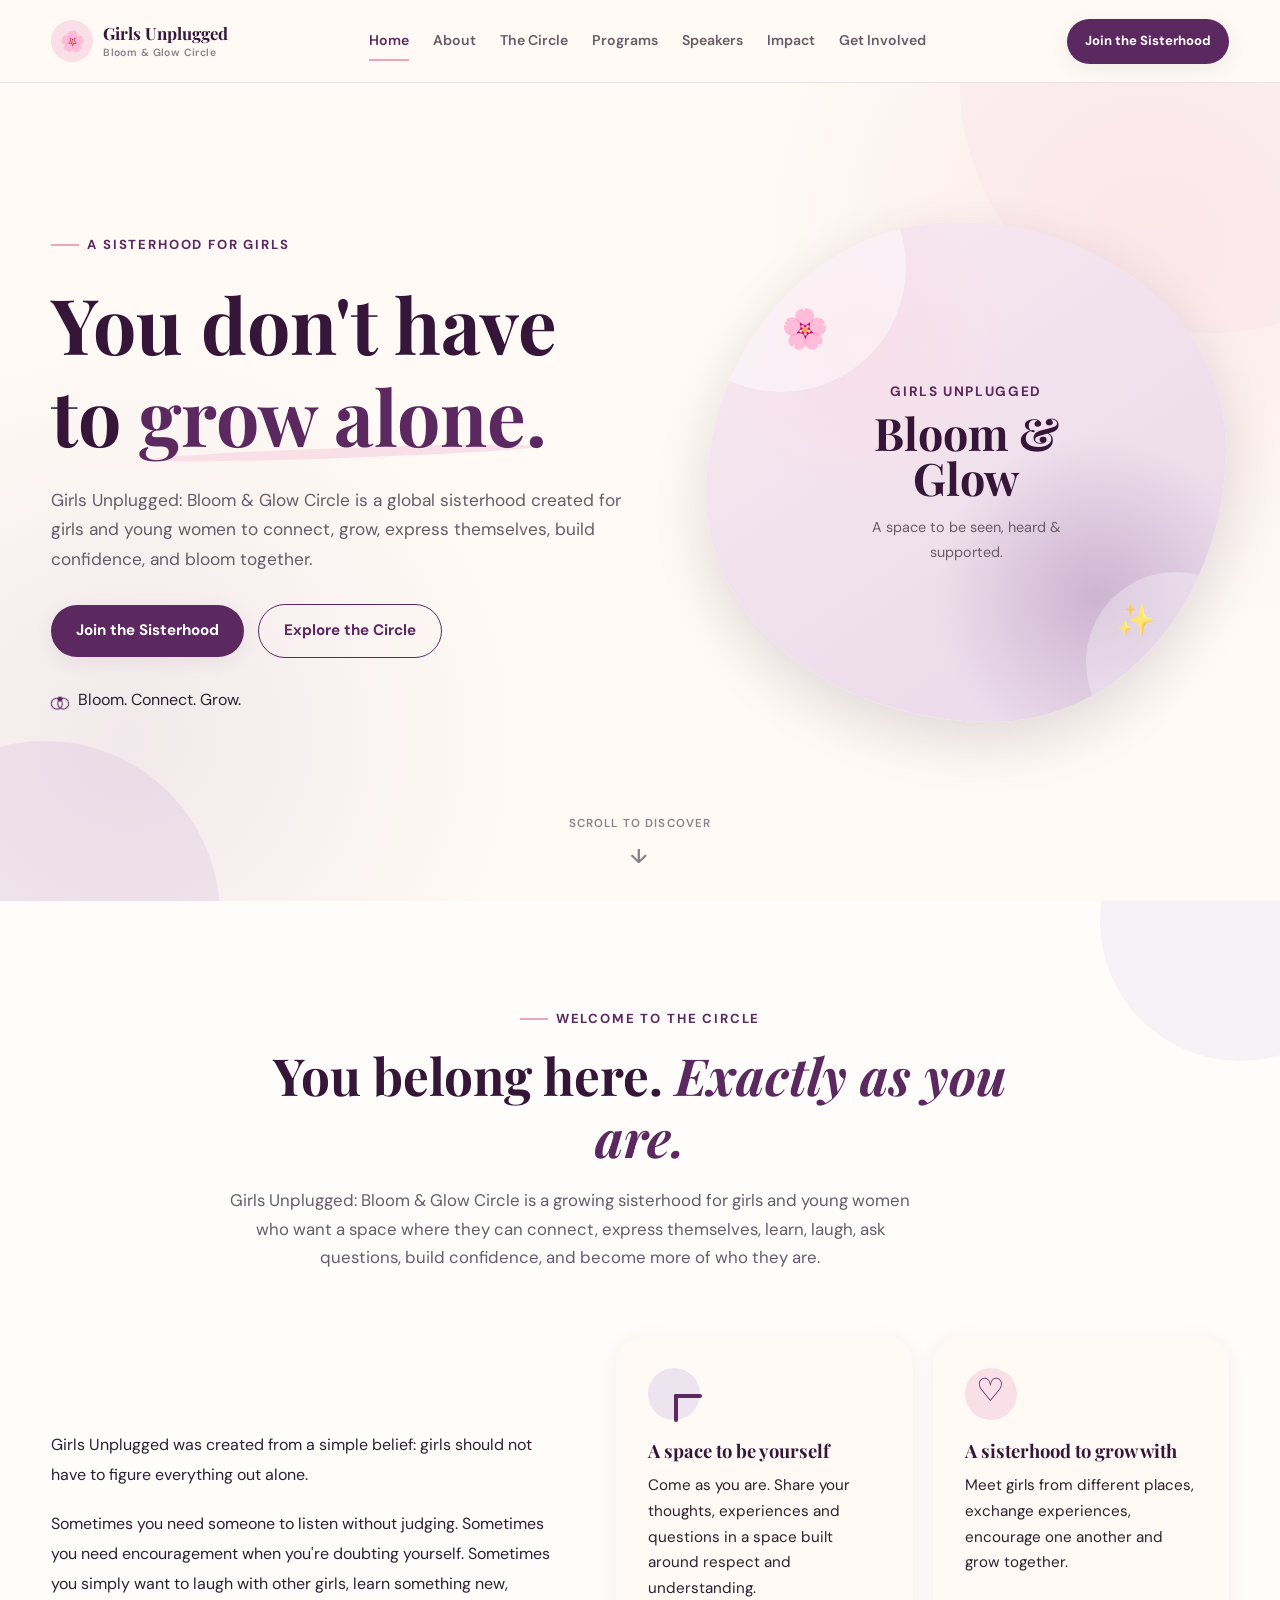
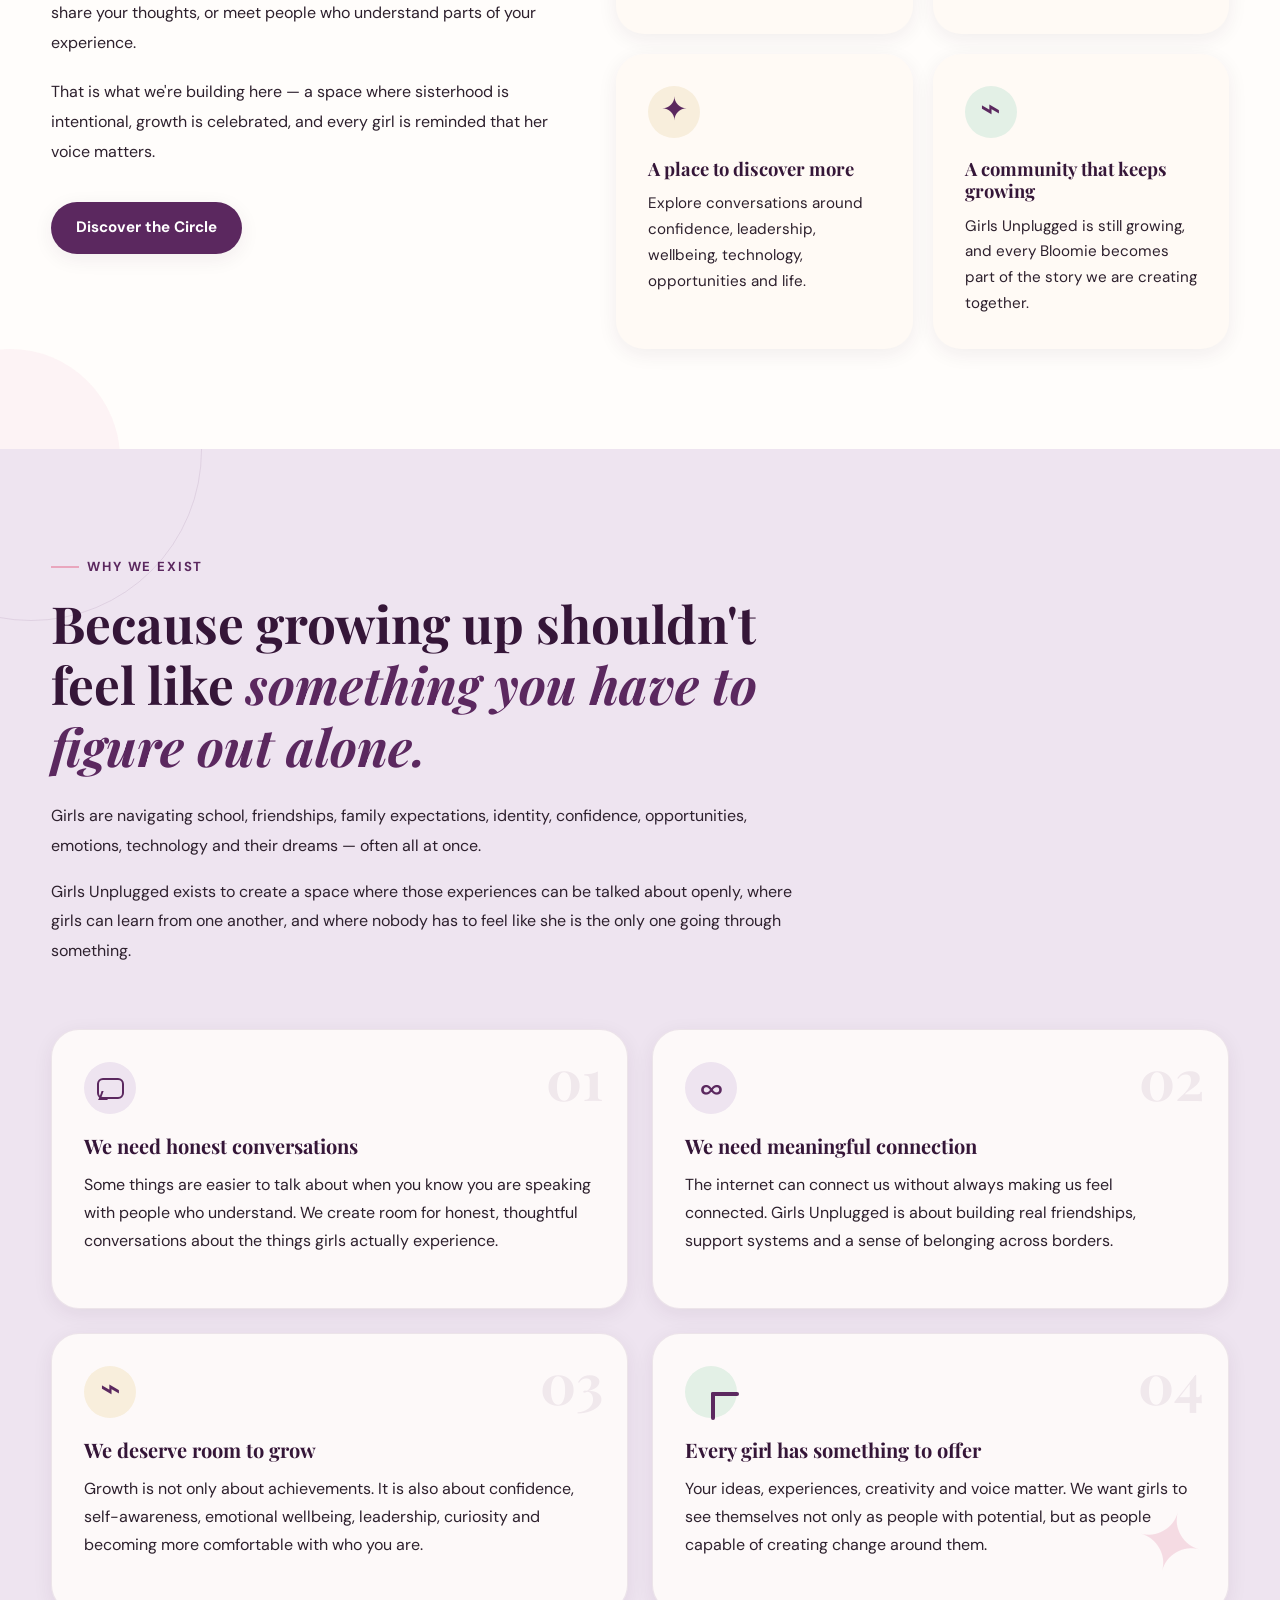
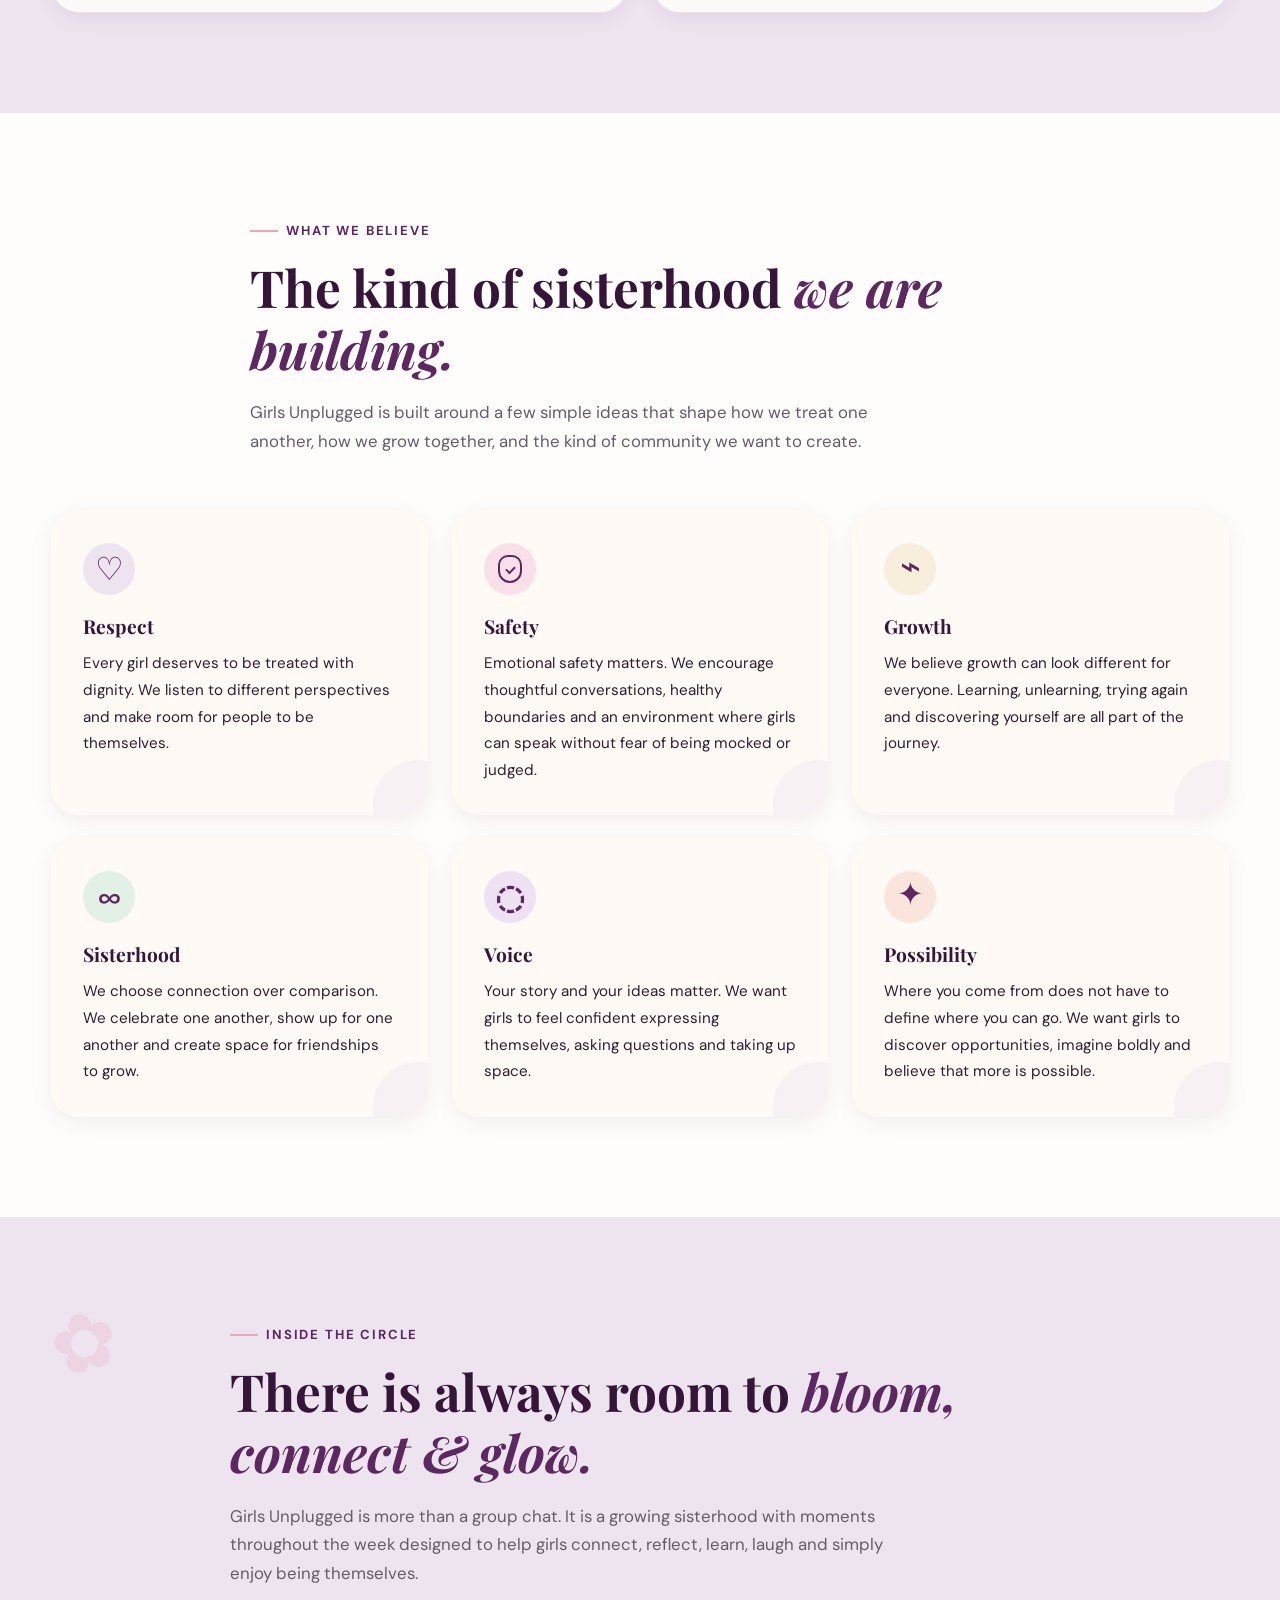
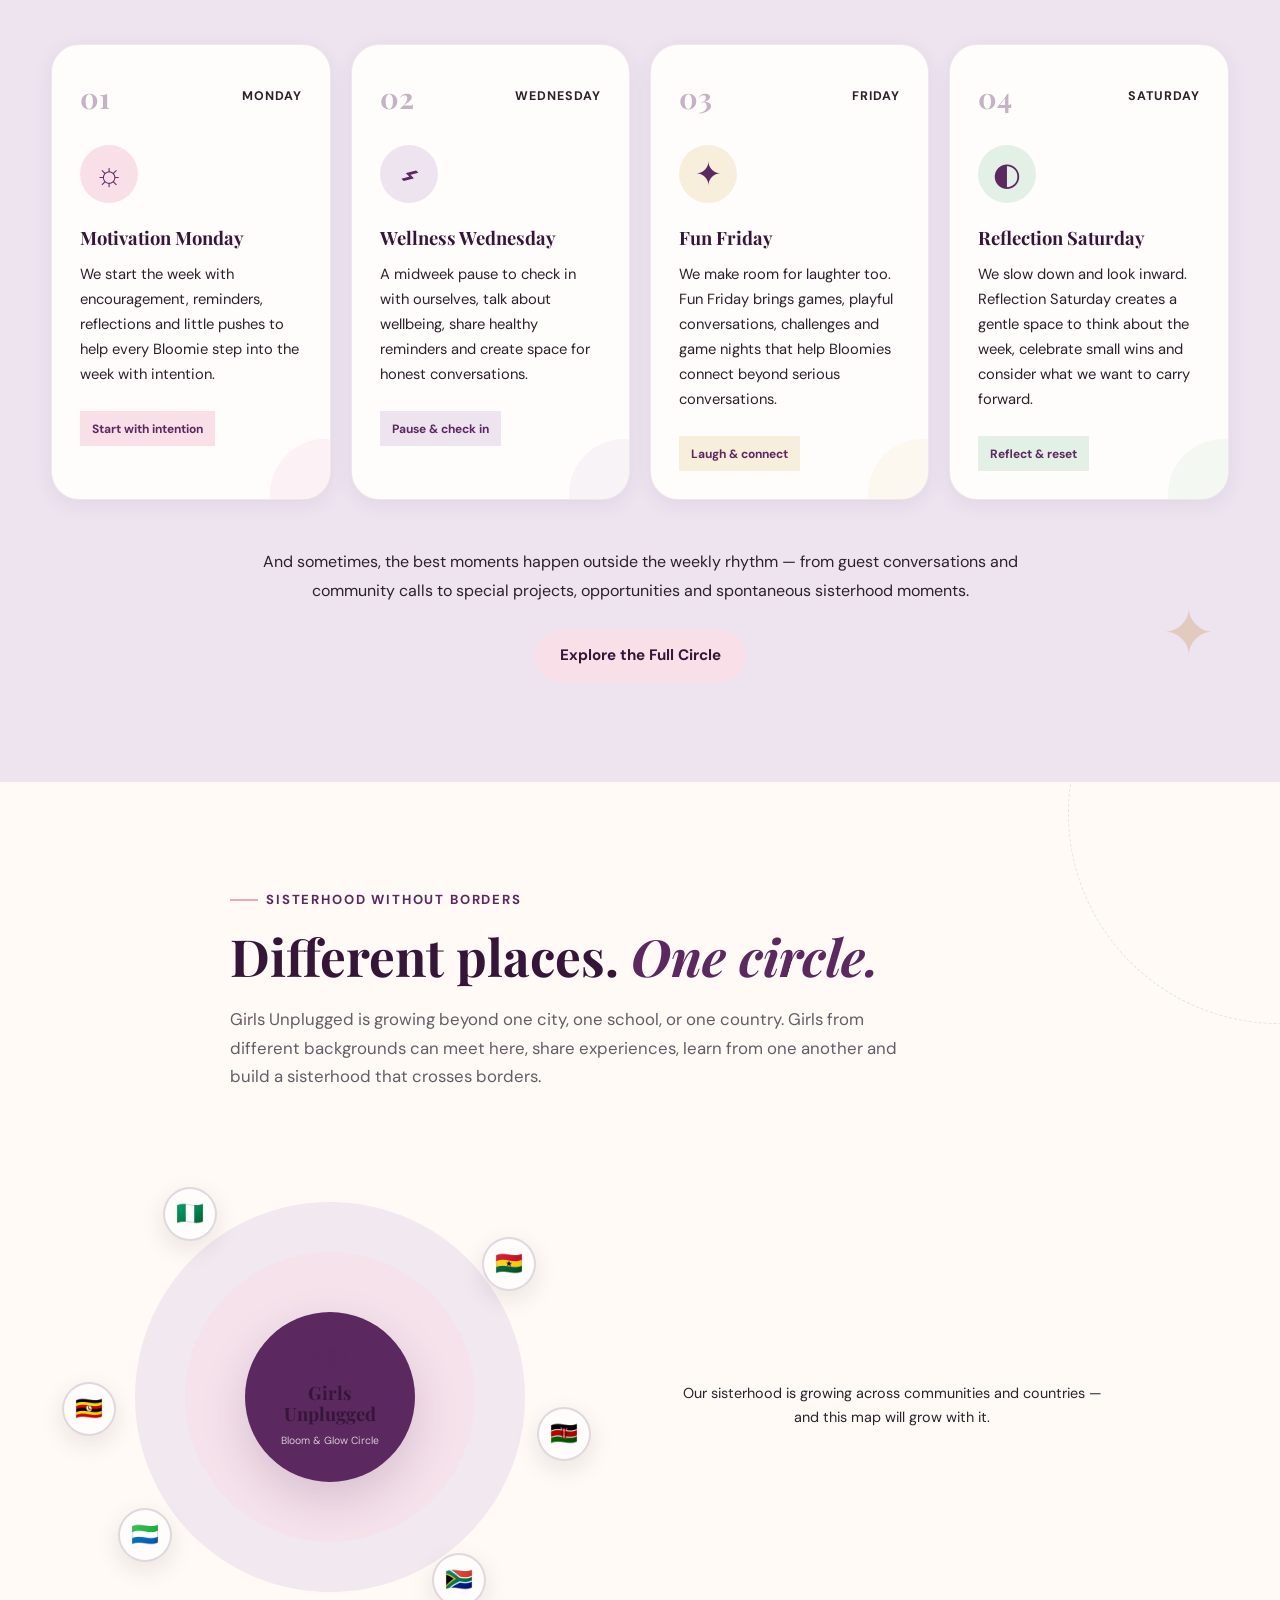
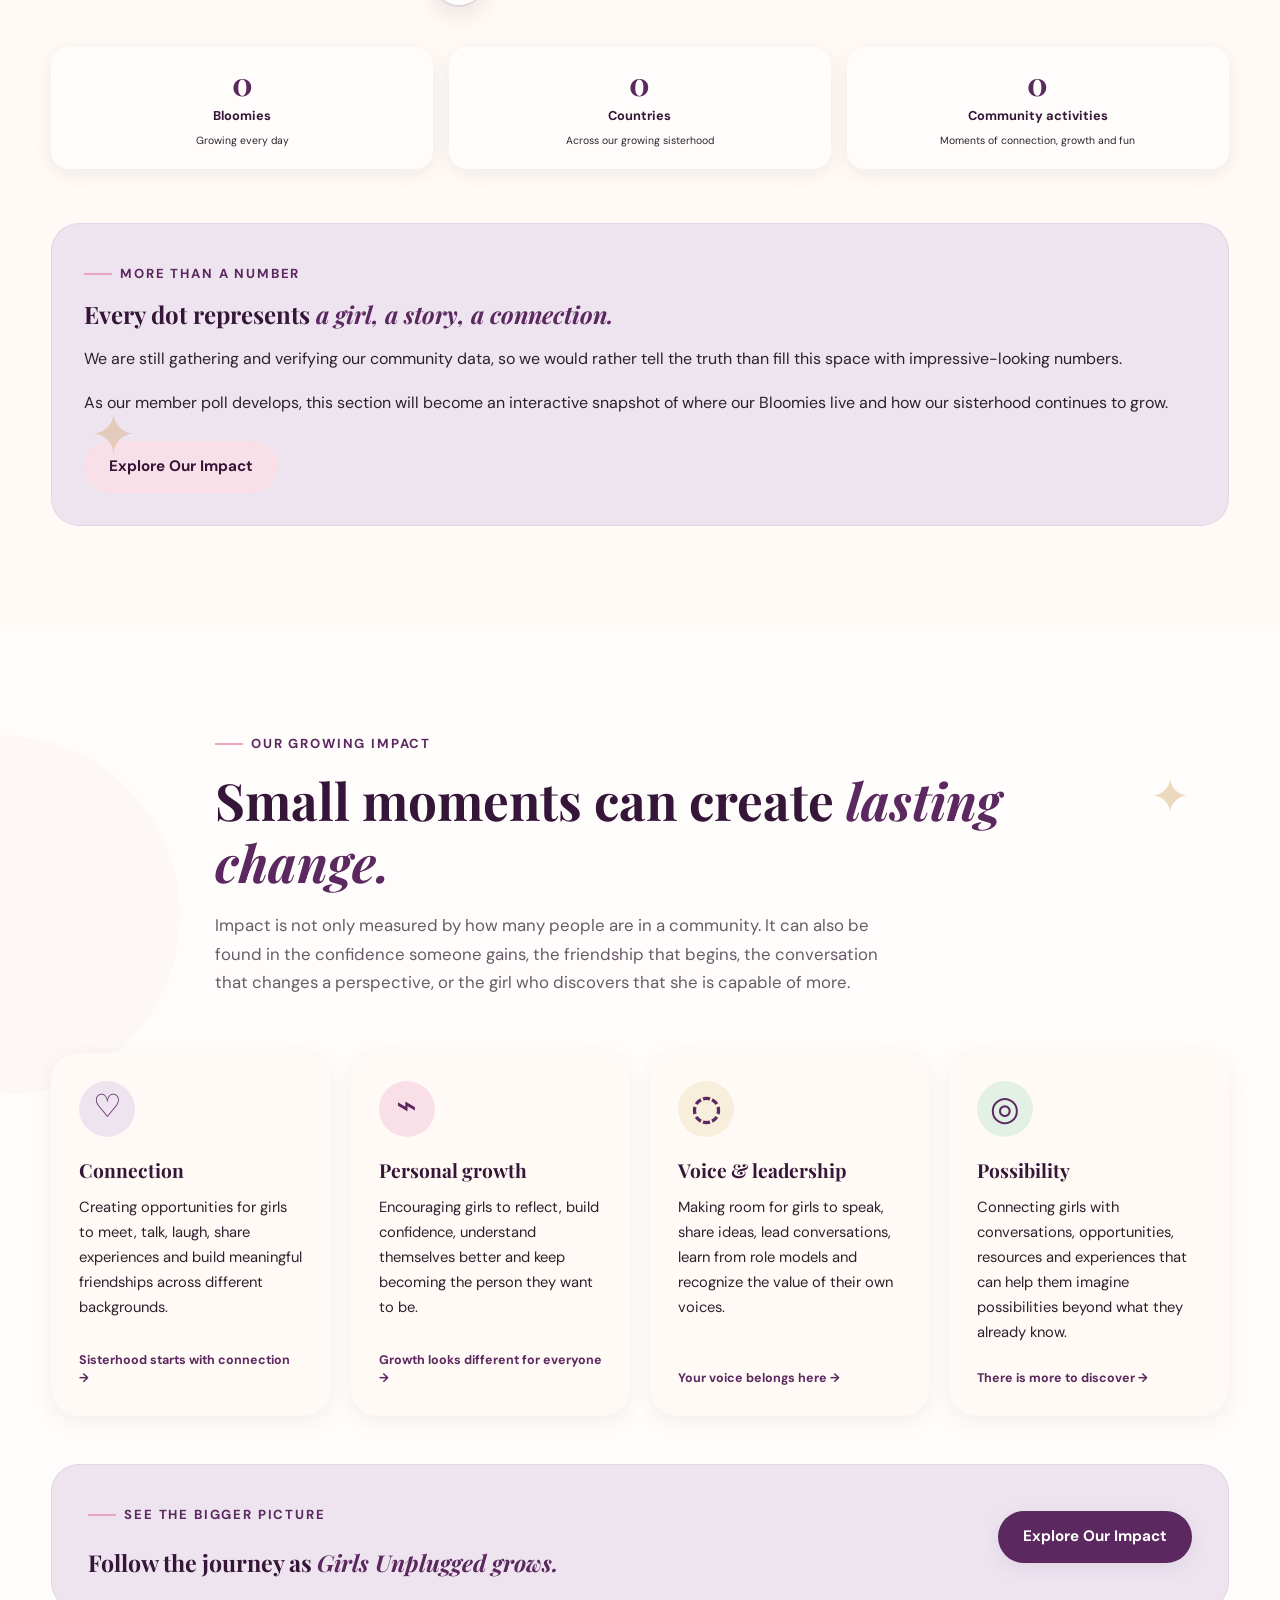
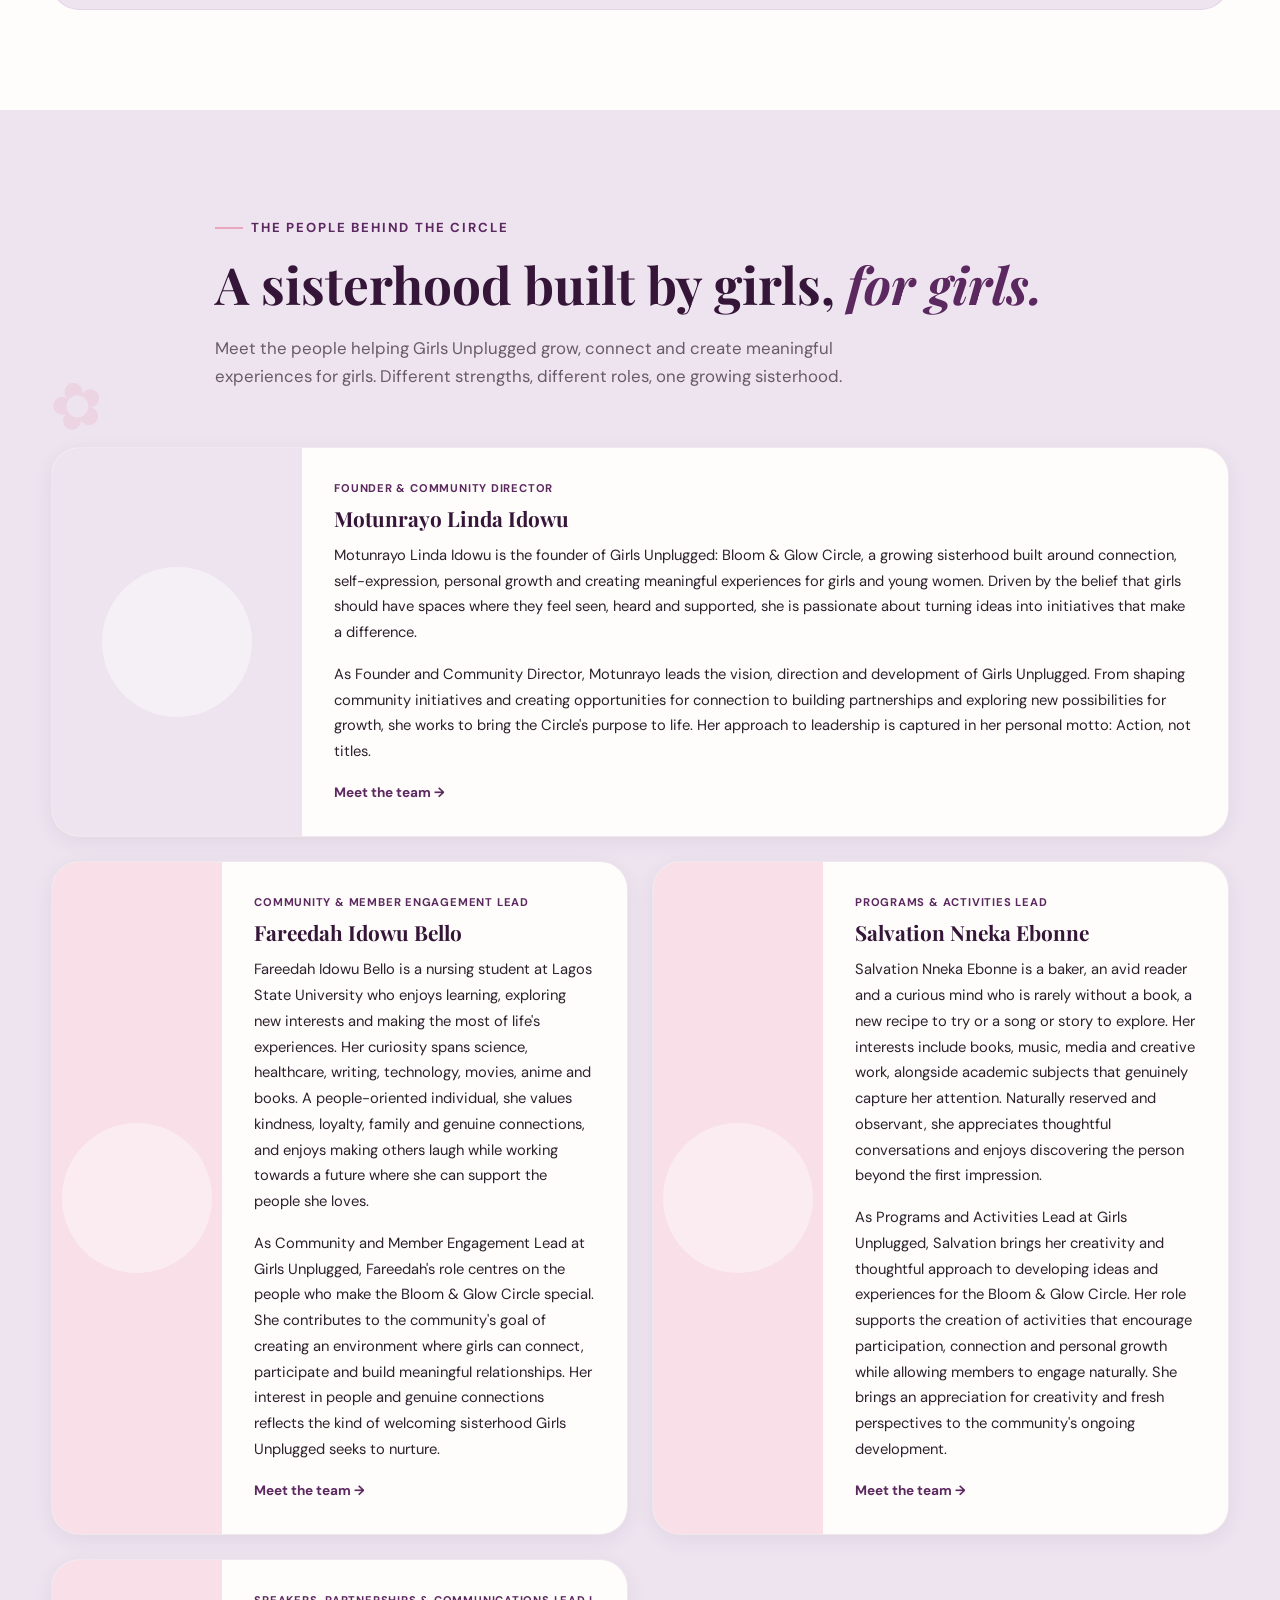
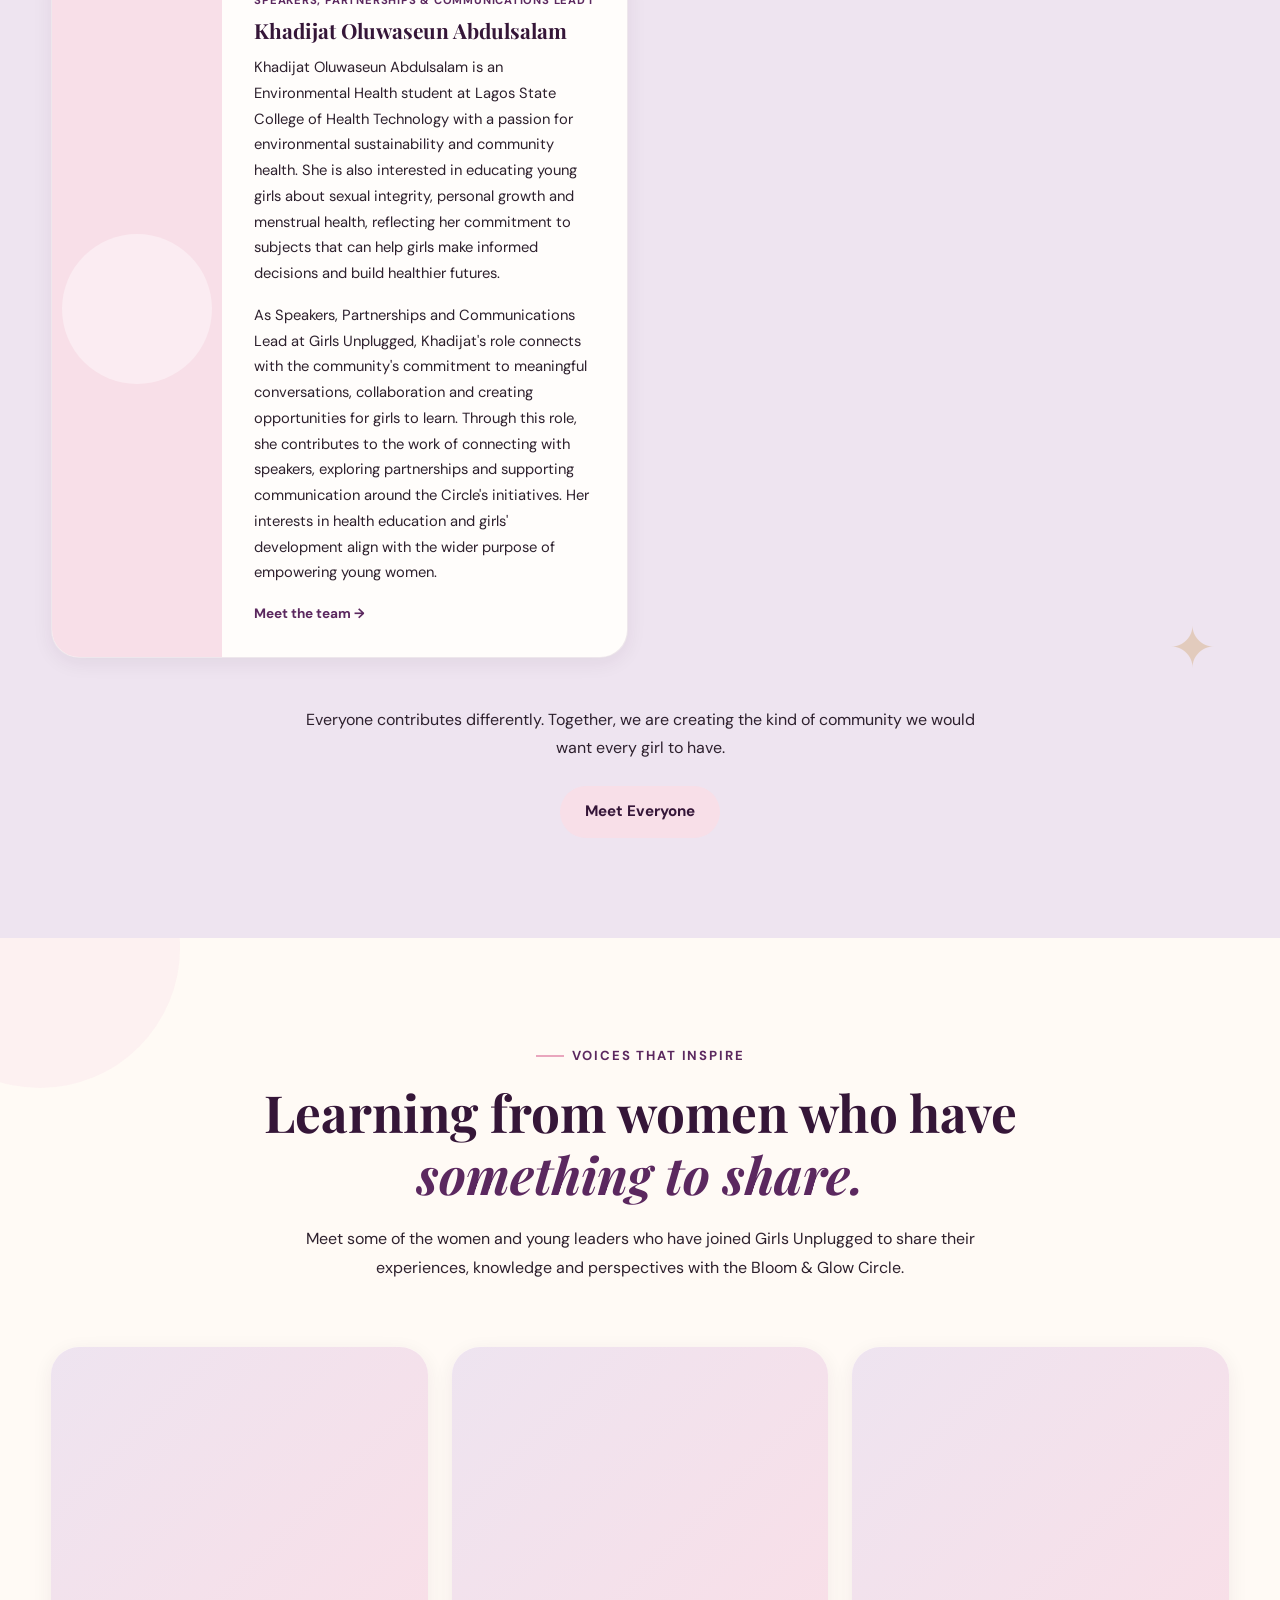
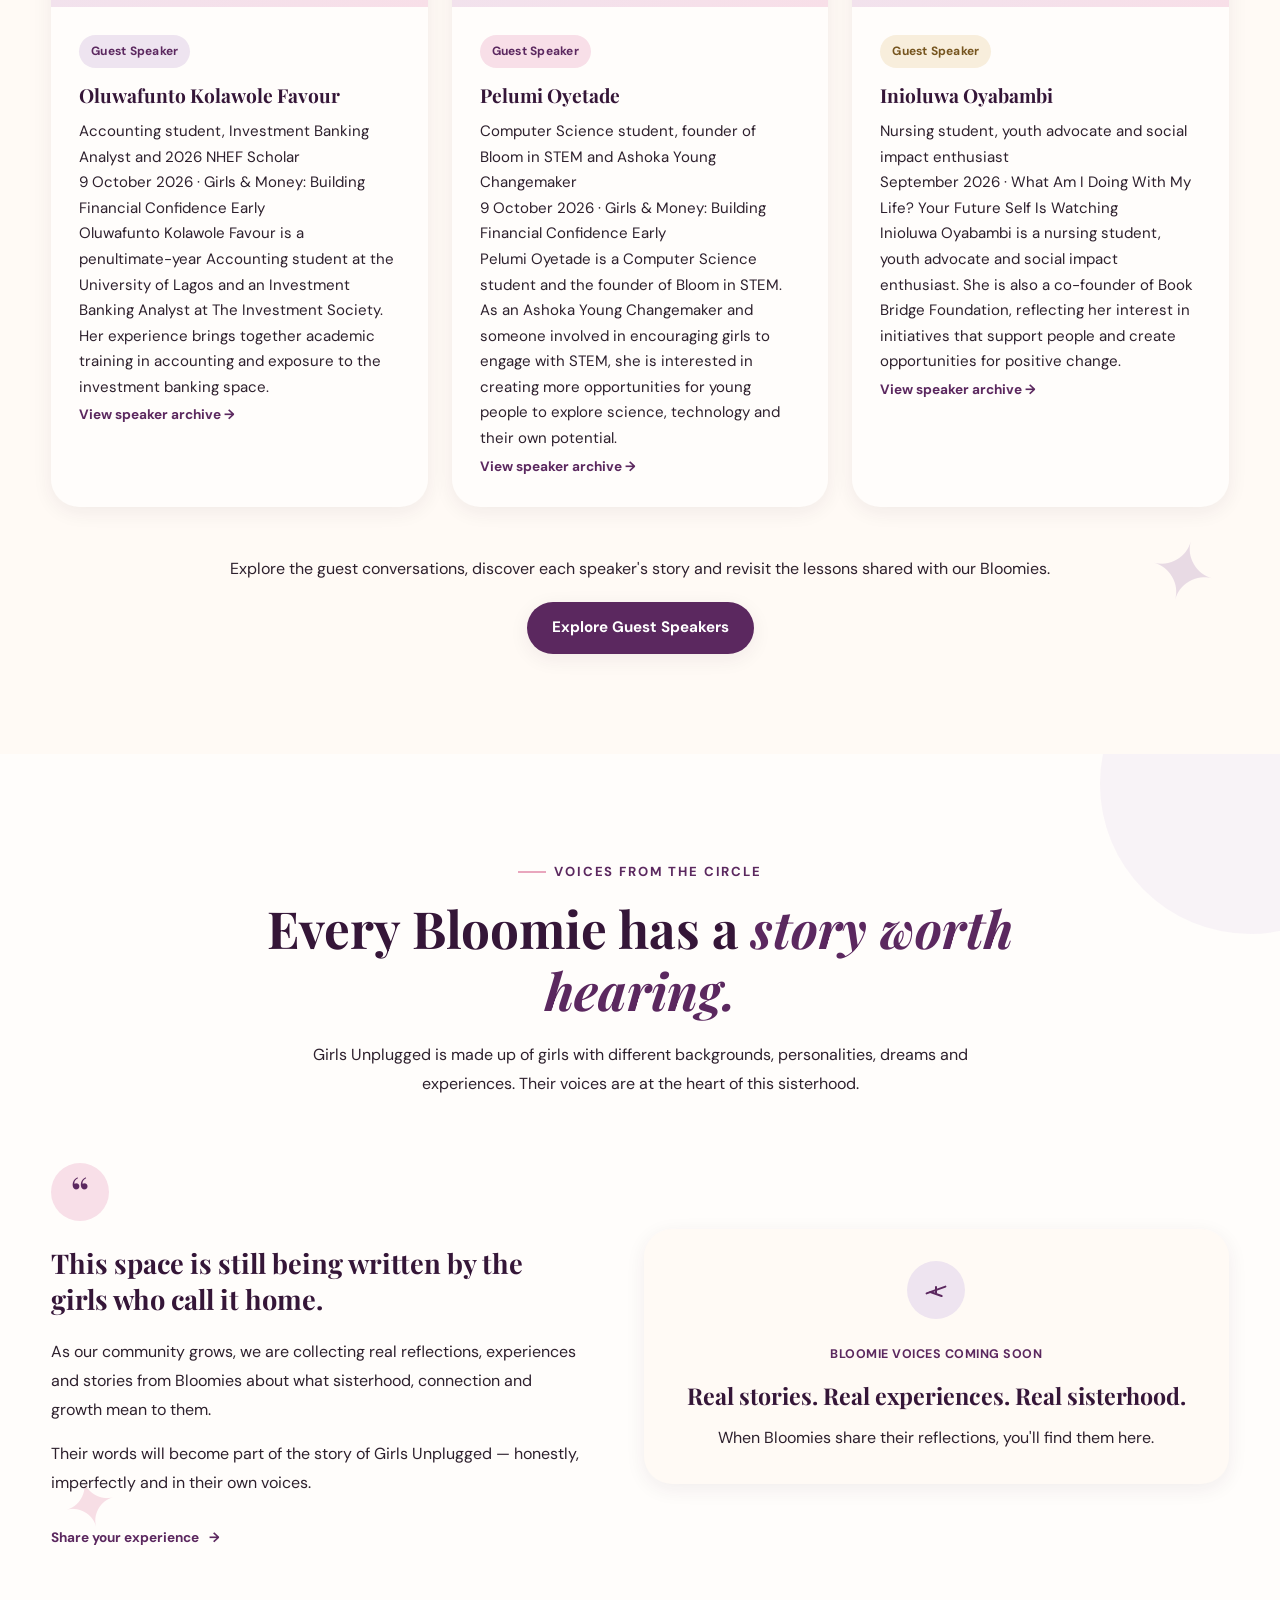
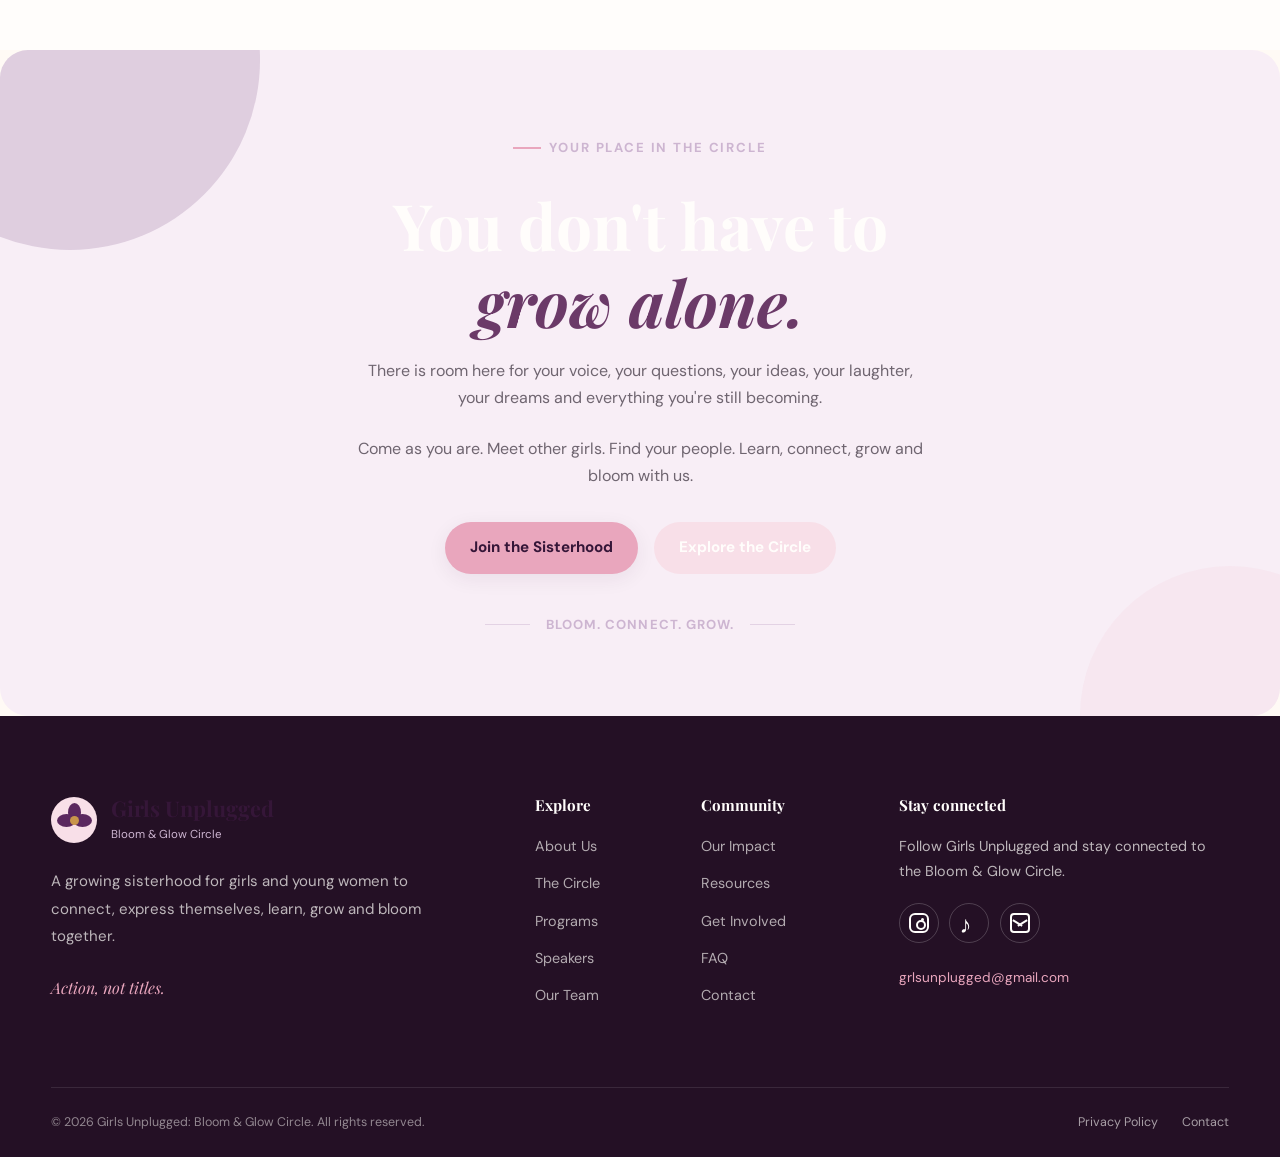
==== commit 78b4d0fe: "Update index.html" ====
--- a/index.html
+++ b/index.html
@@ -851,8 +851,10 @@
 
 </div>
 
-
-            <div class="borders-message">
+<br>
+        <br>
+        
+          <div class="borders-message">
               <span class="section-label">More than a number</span>
 
               <h3>
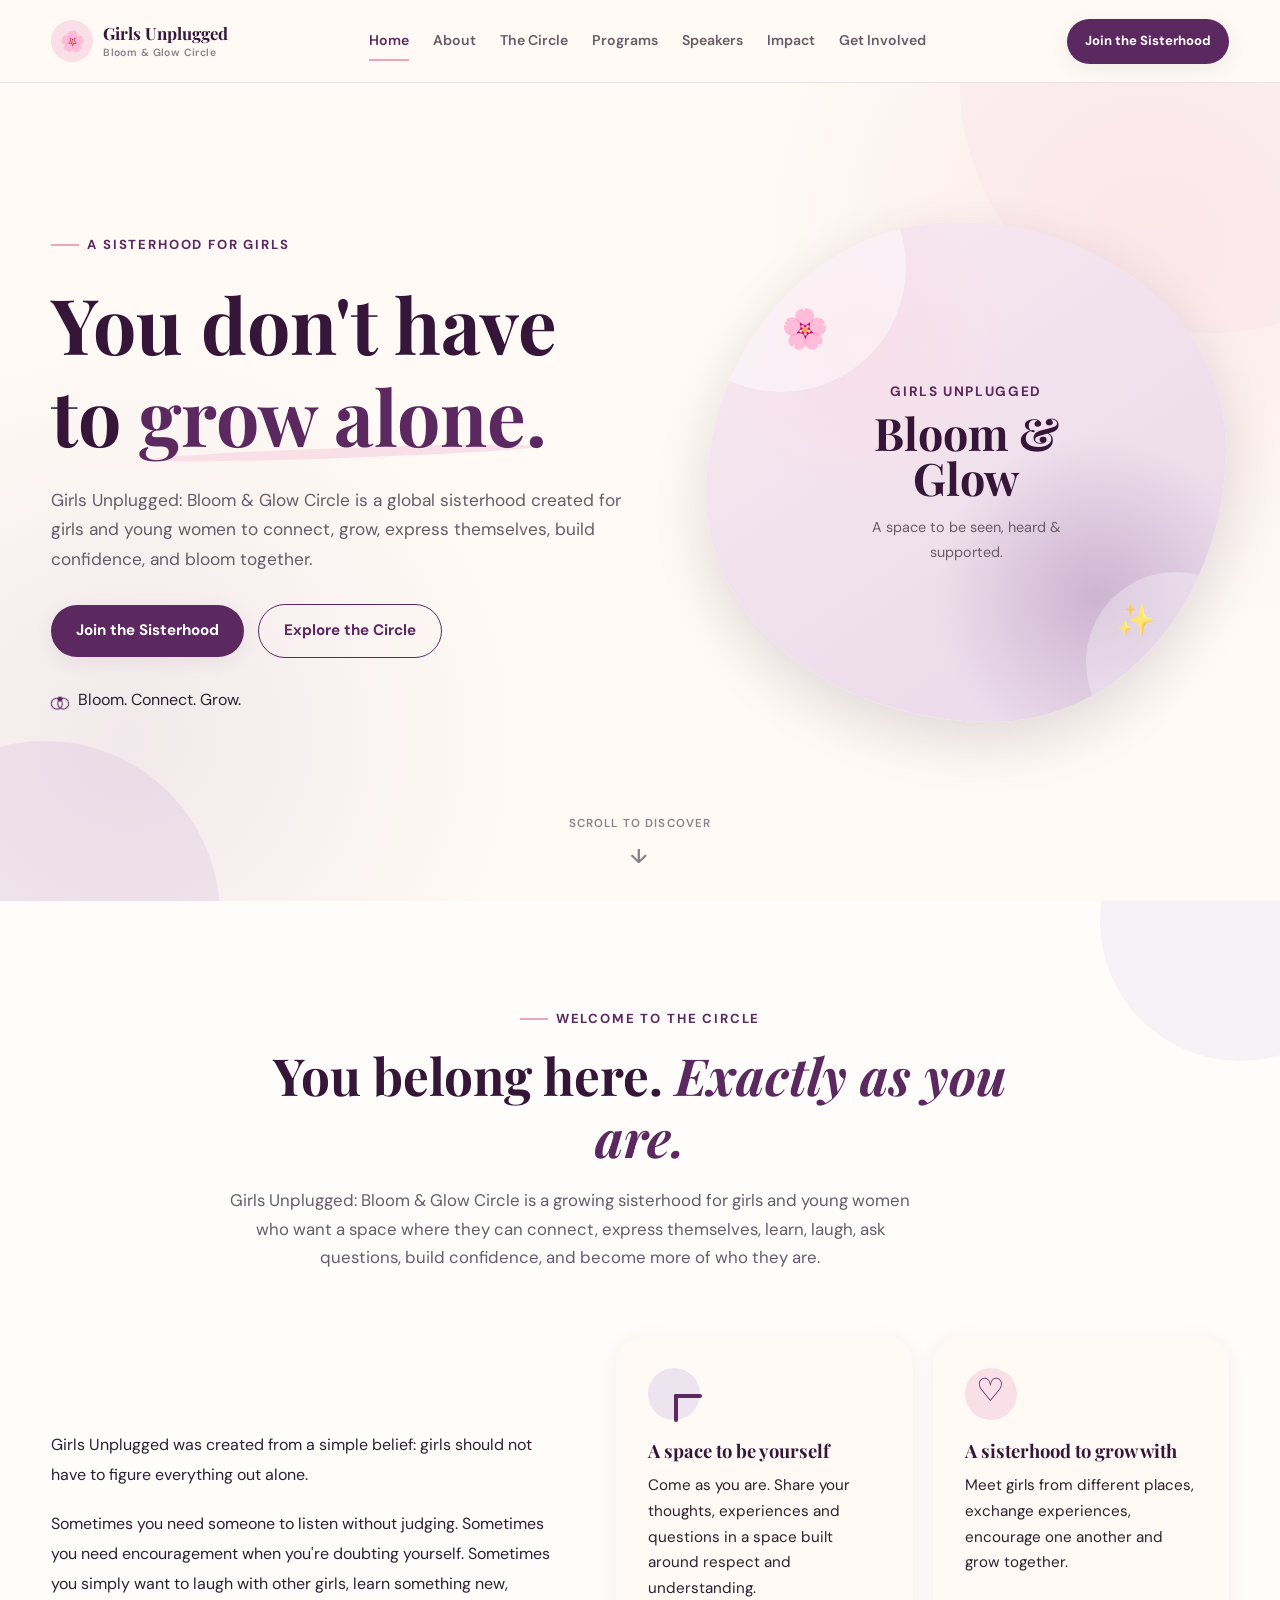
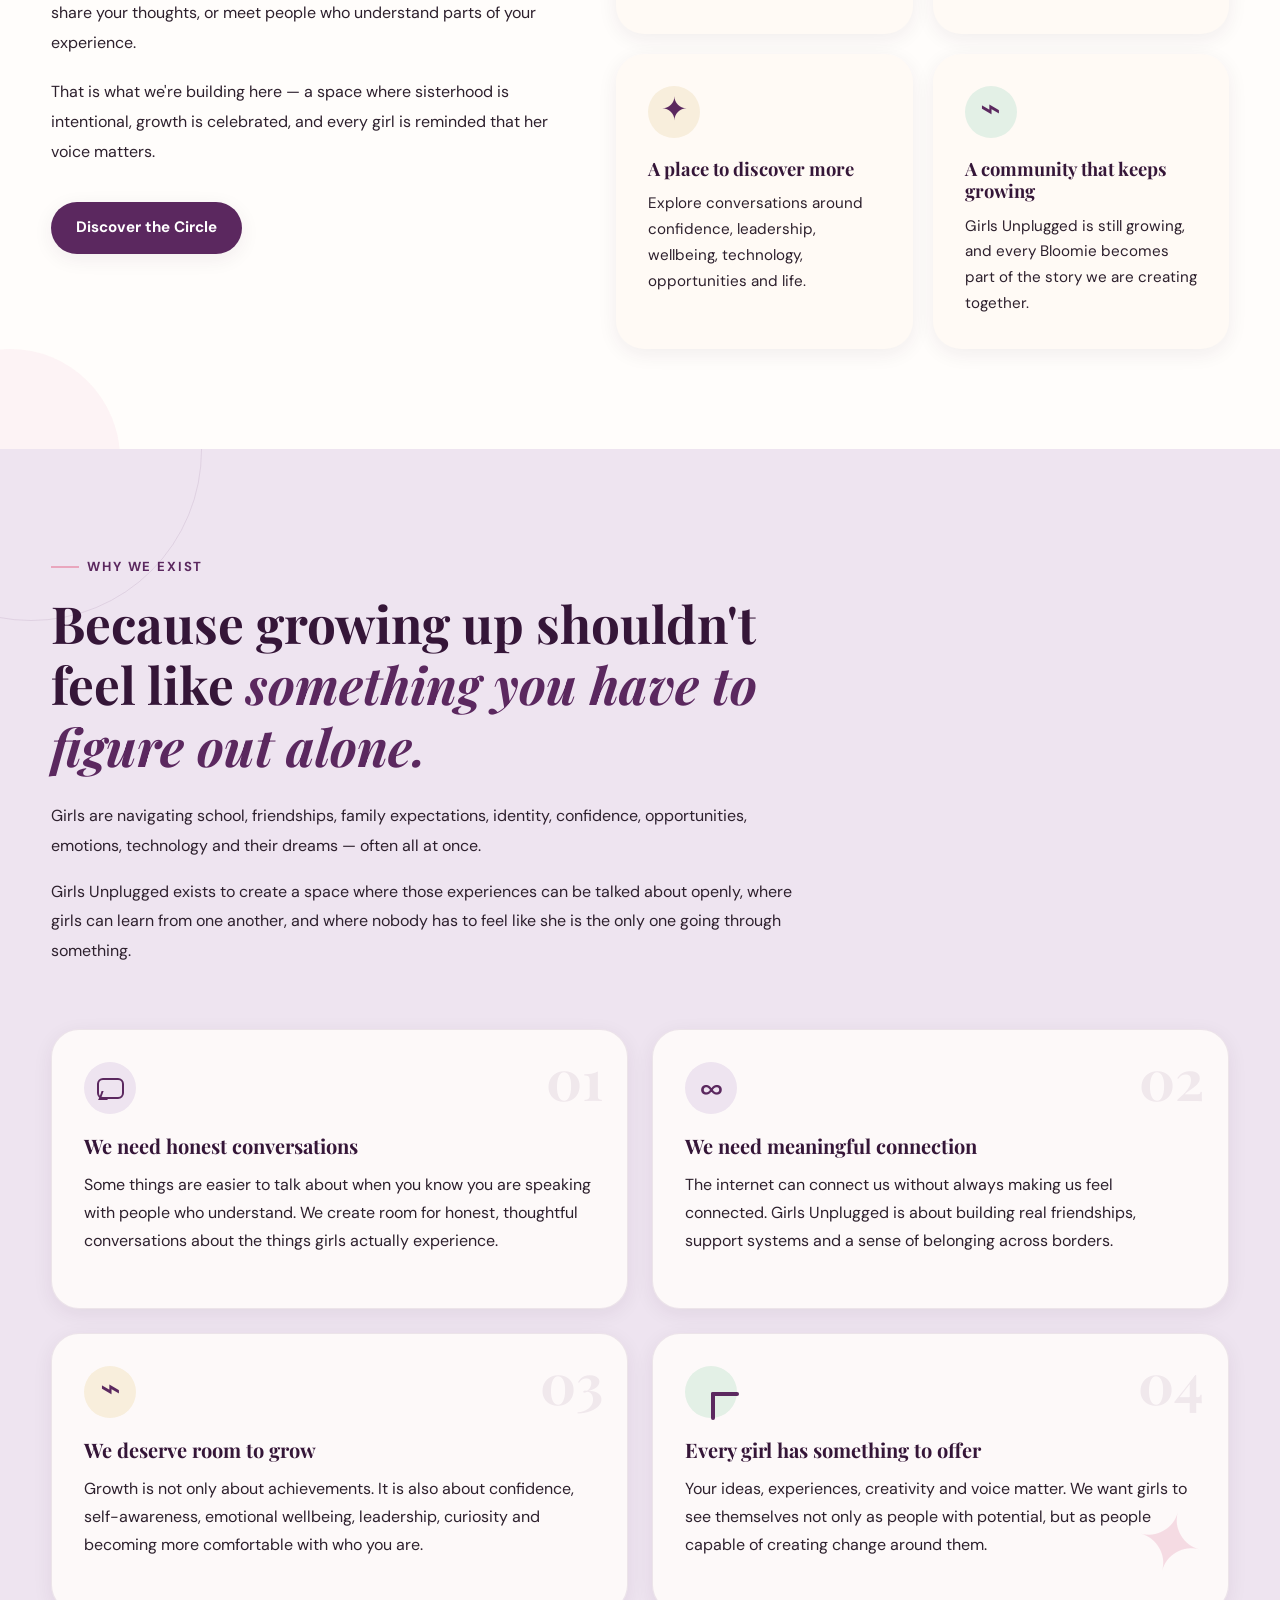
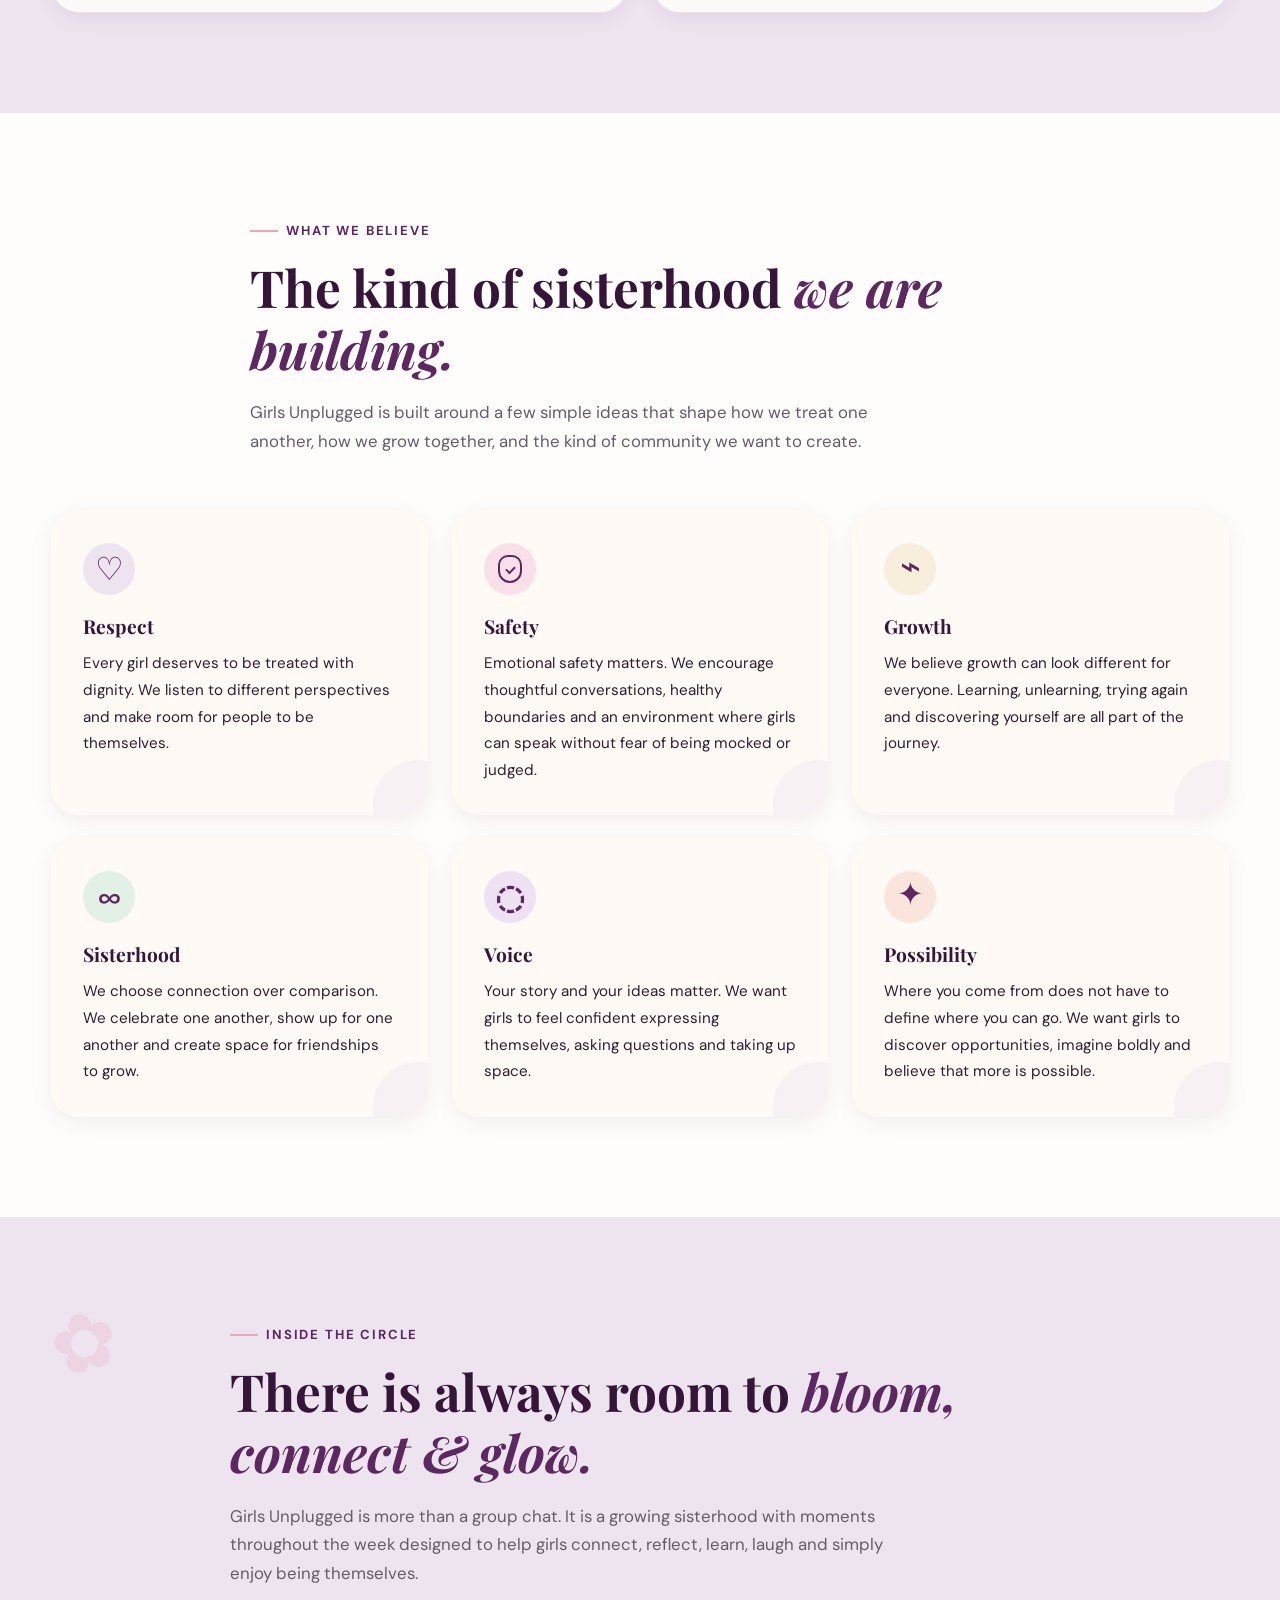
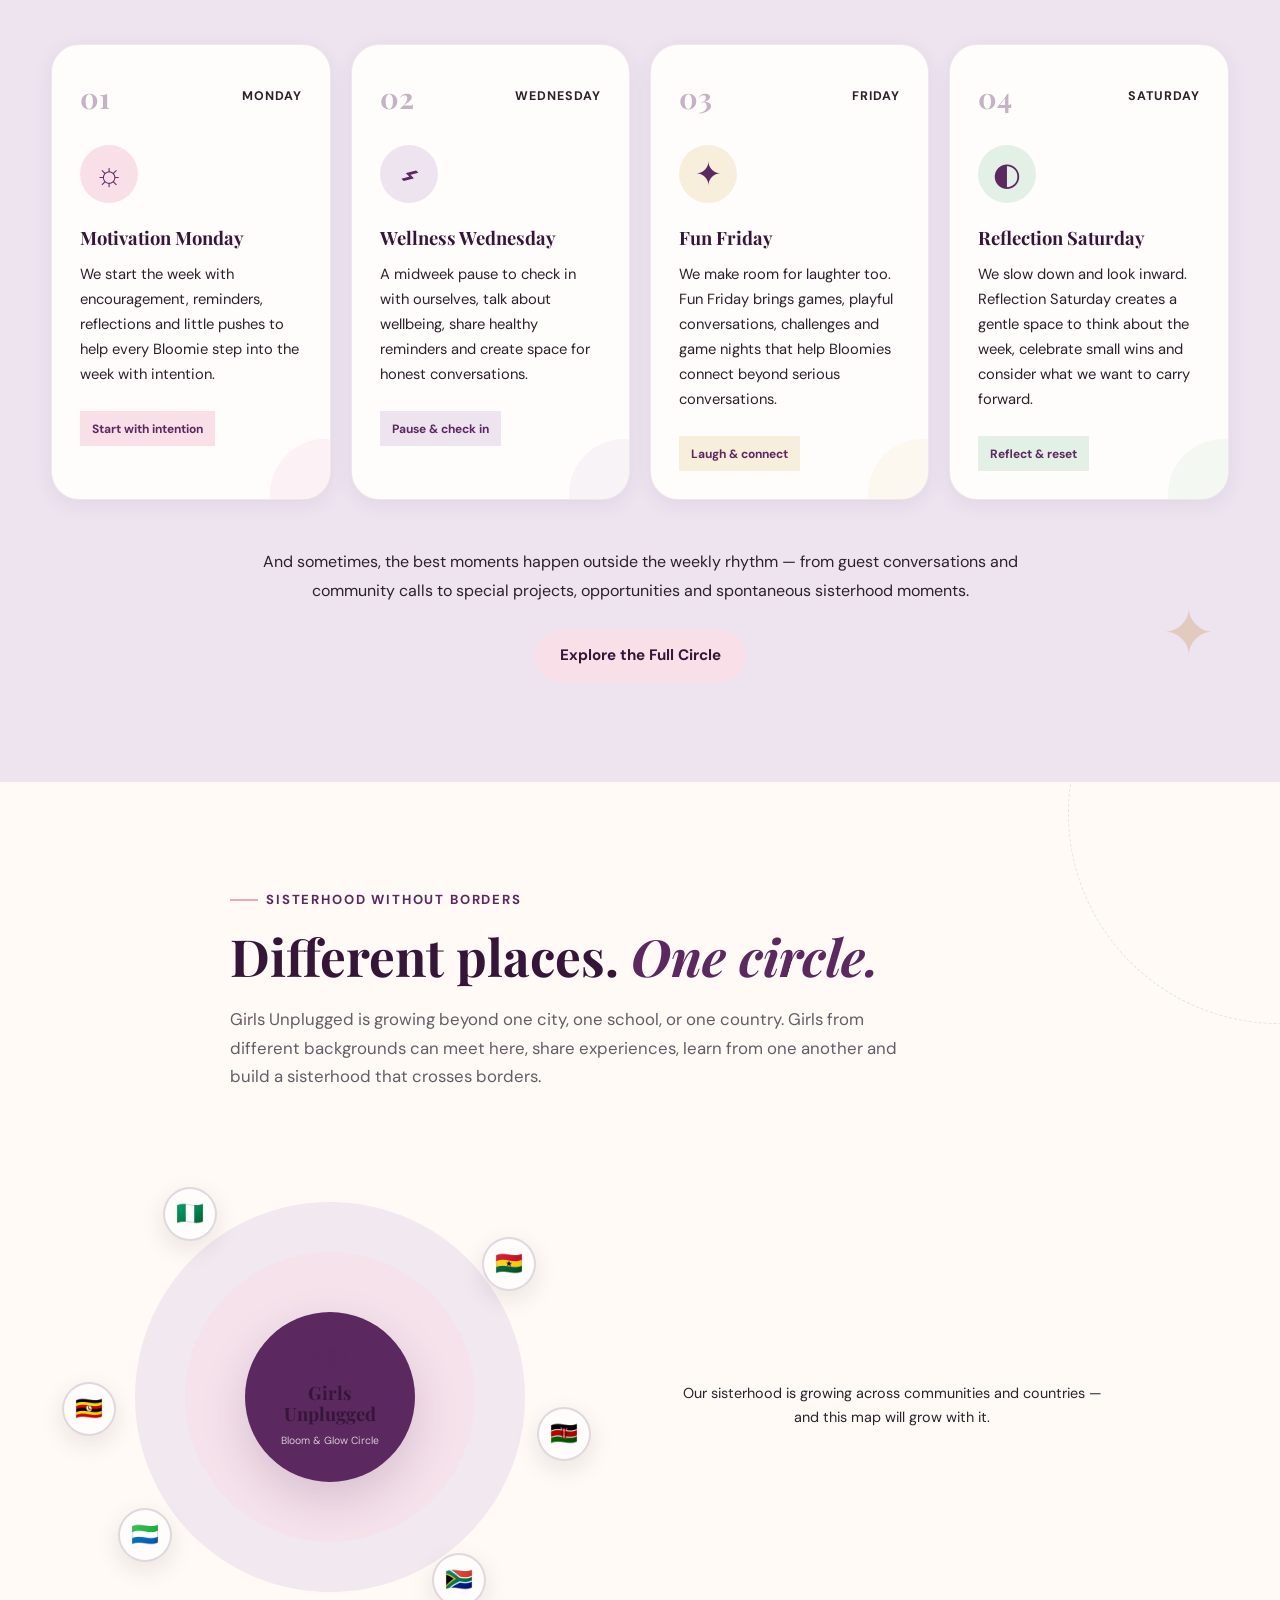
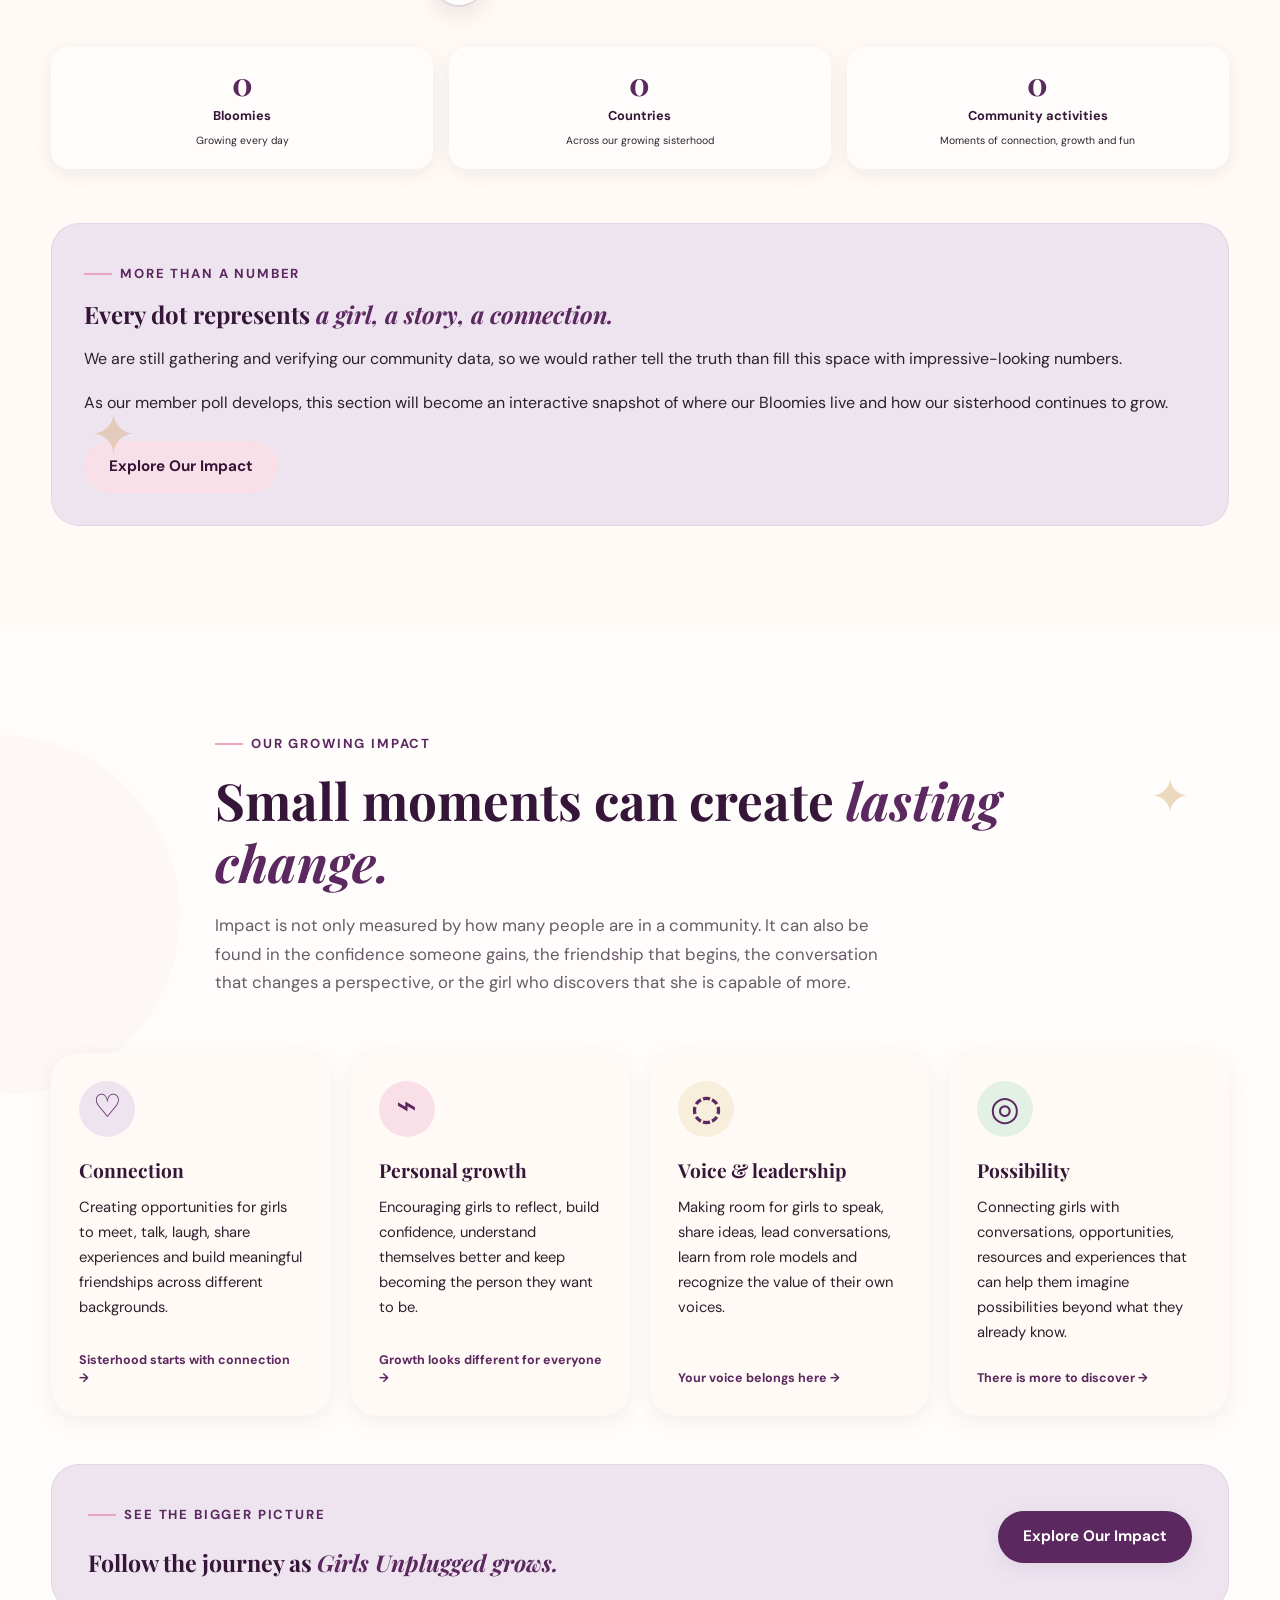
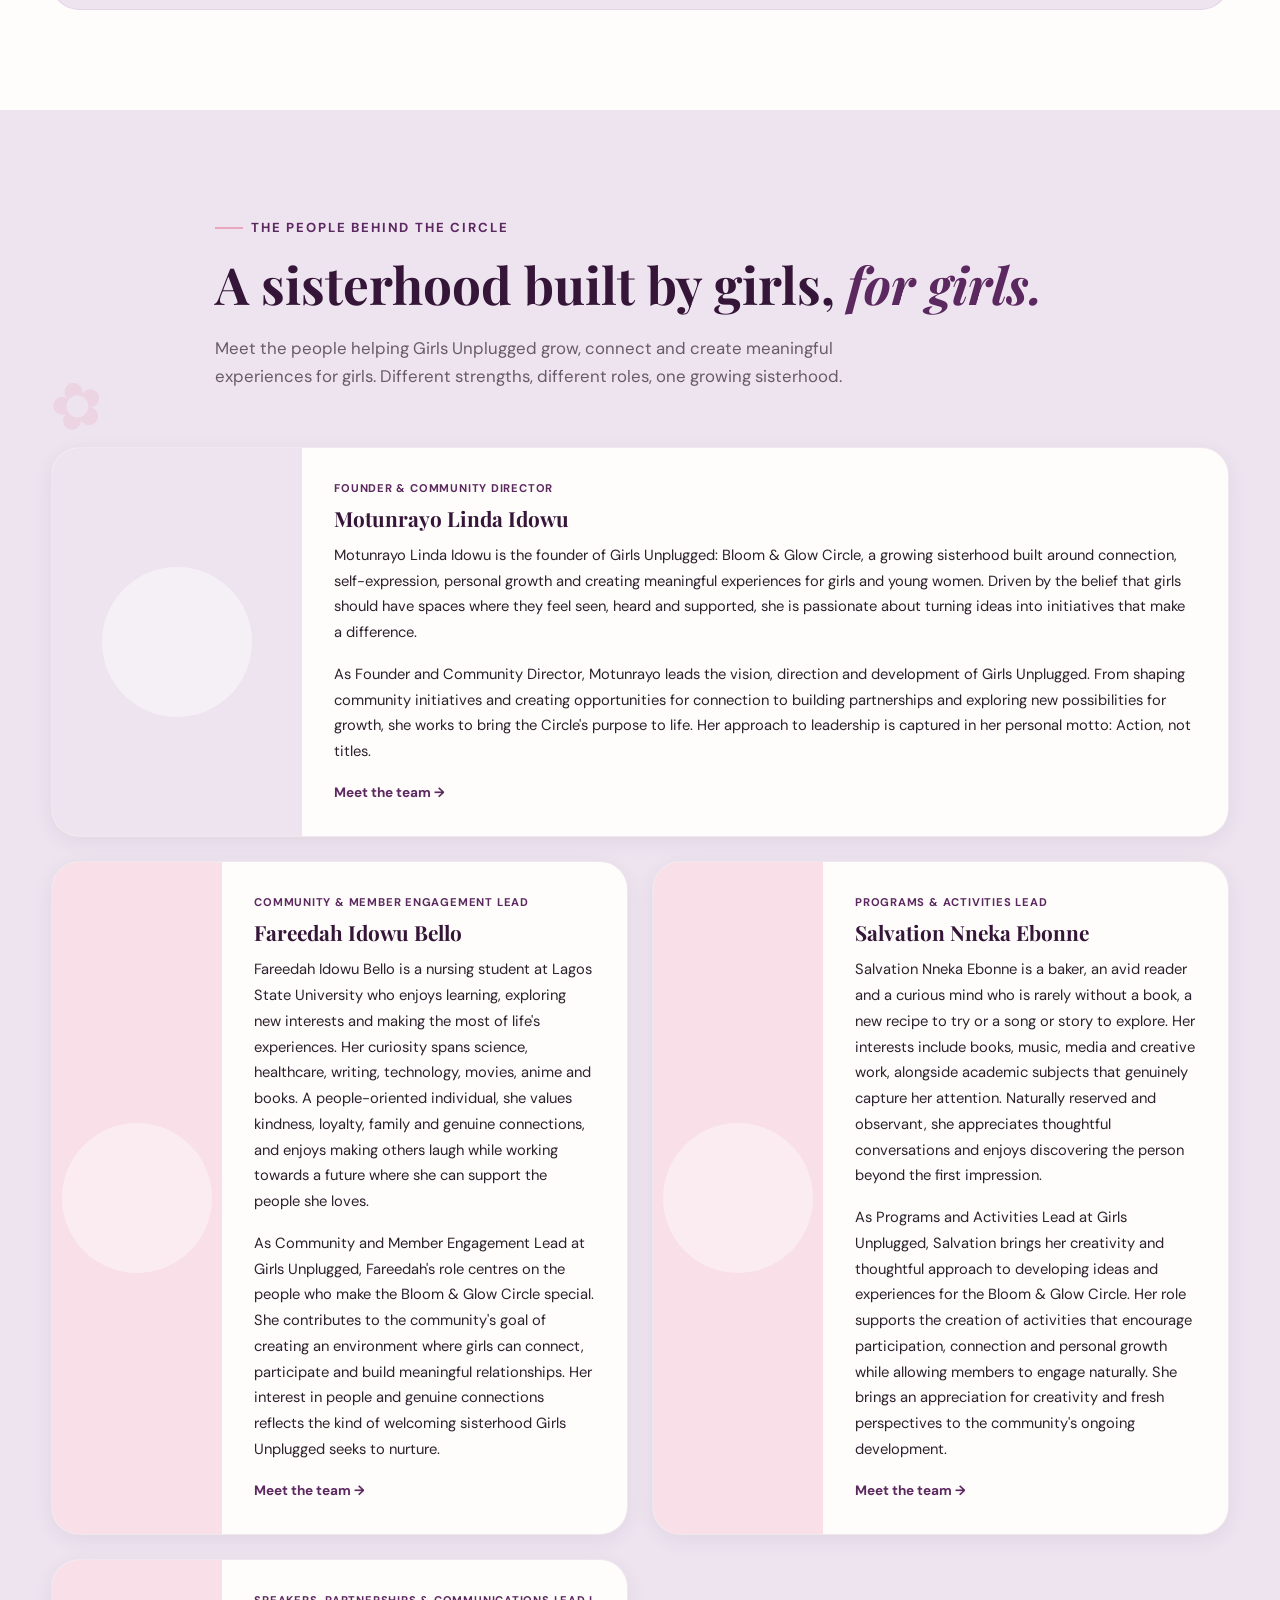
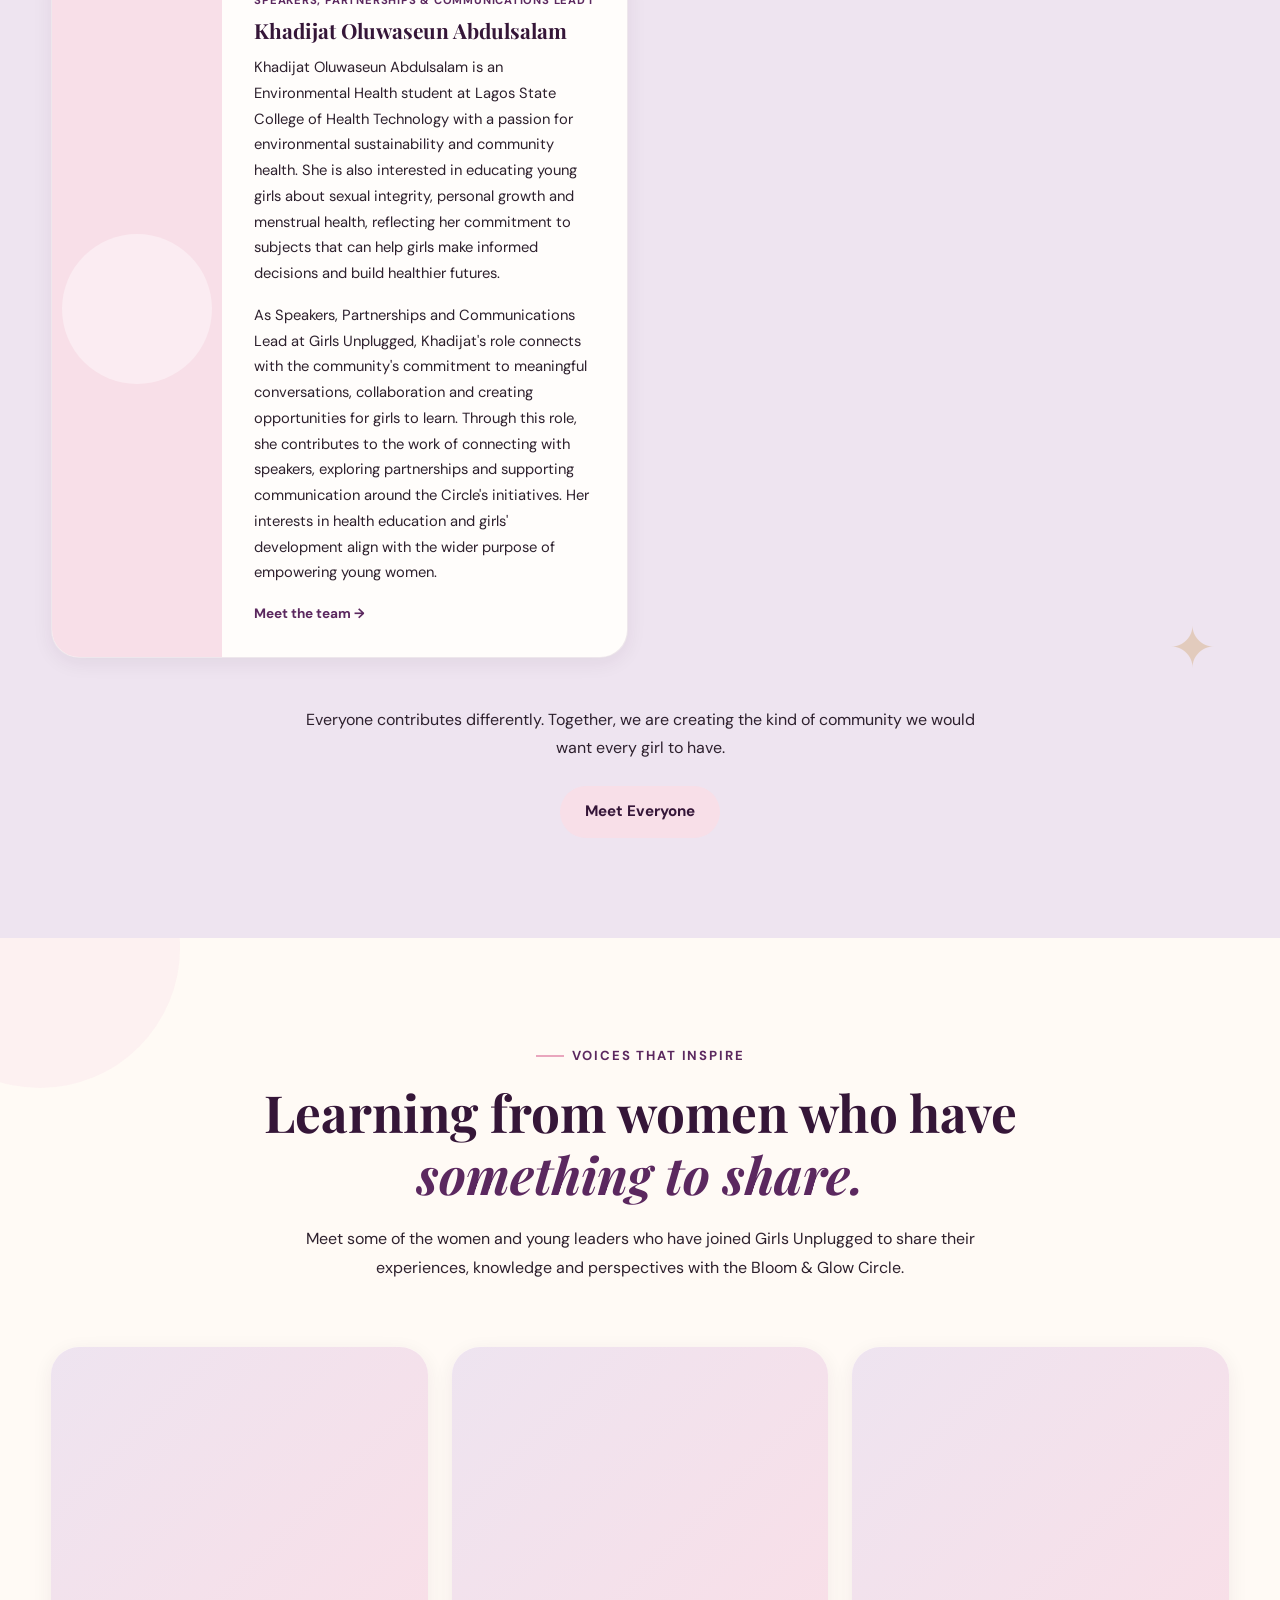
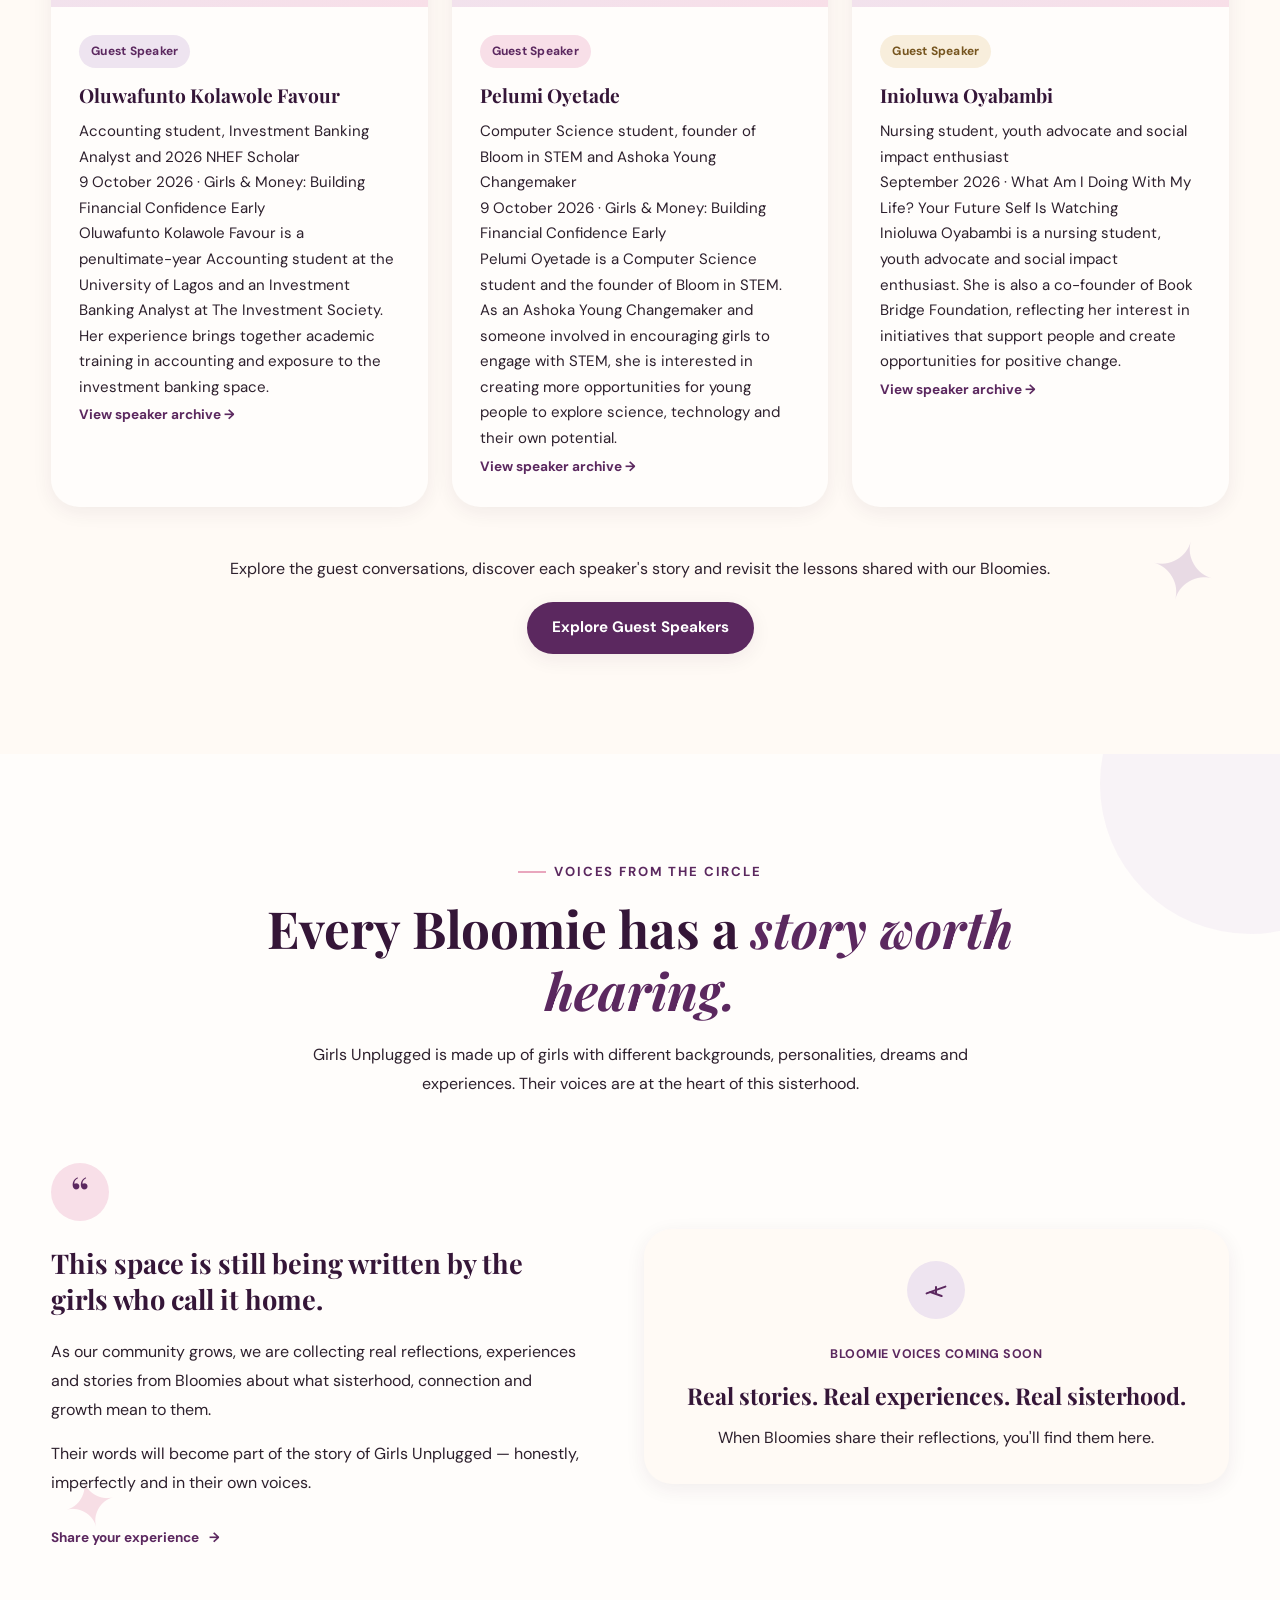
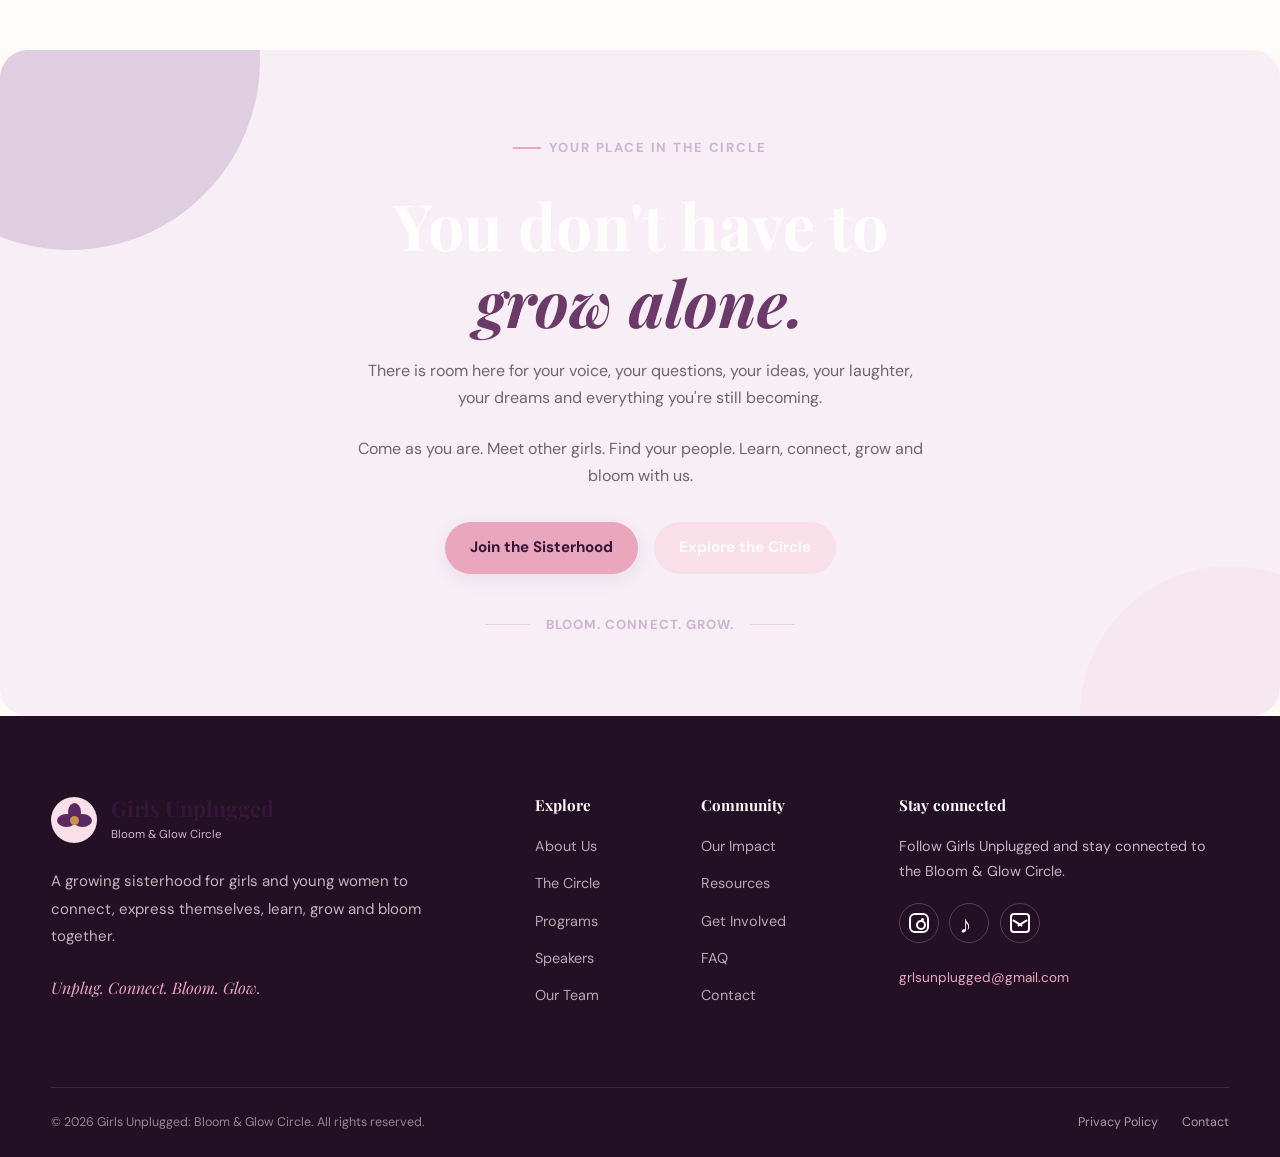
==== commit 2ac46190: "Update index.html" ====
--- a/index.html
+++ b/index.html
@@ -1487,7 +1487,7 @@
         </p>
 
         <p class="footer-motto">
-          Action, not titles.
+         Unplug. Connect. Bloom. Glow.
         </p>
       </div>
 
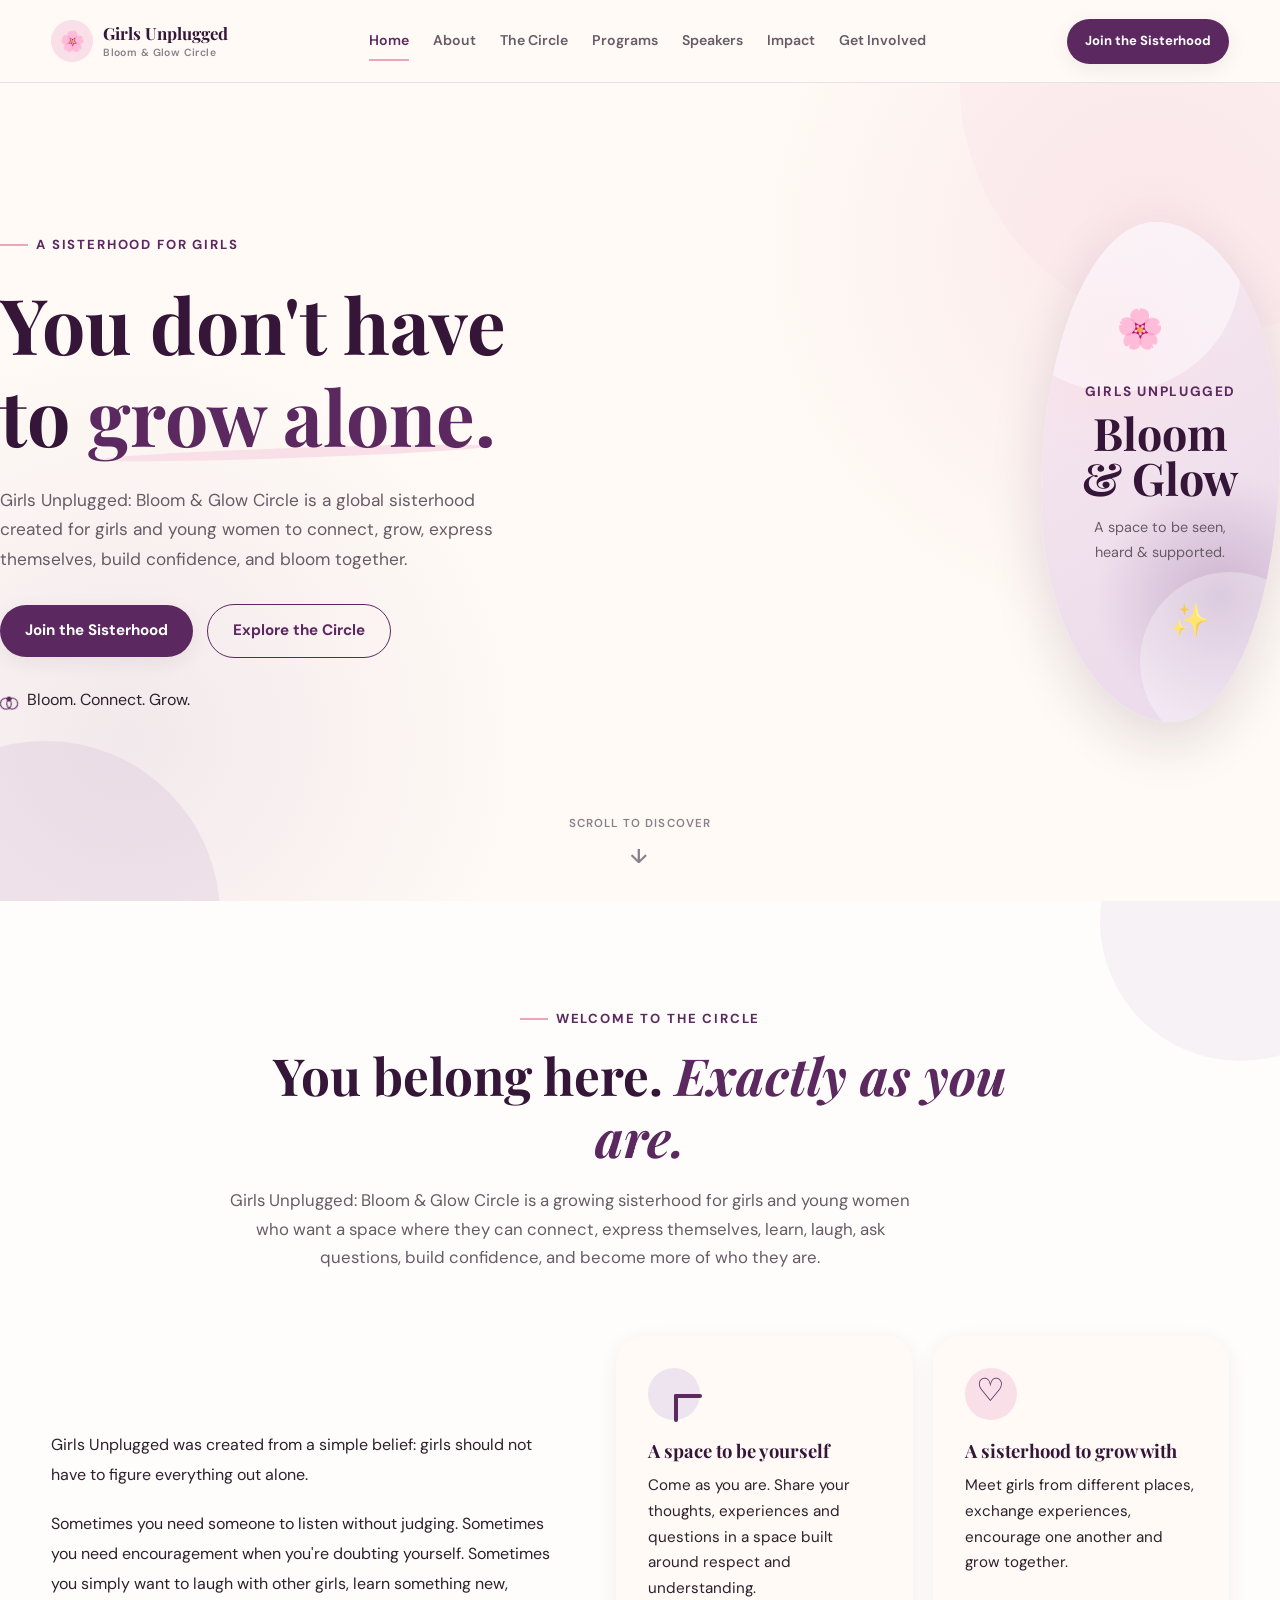
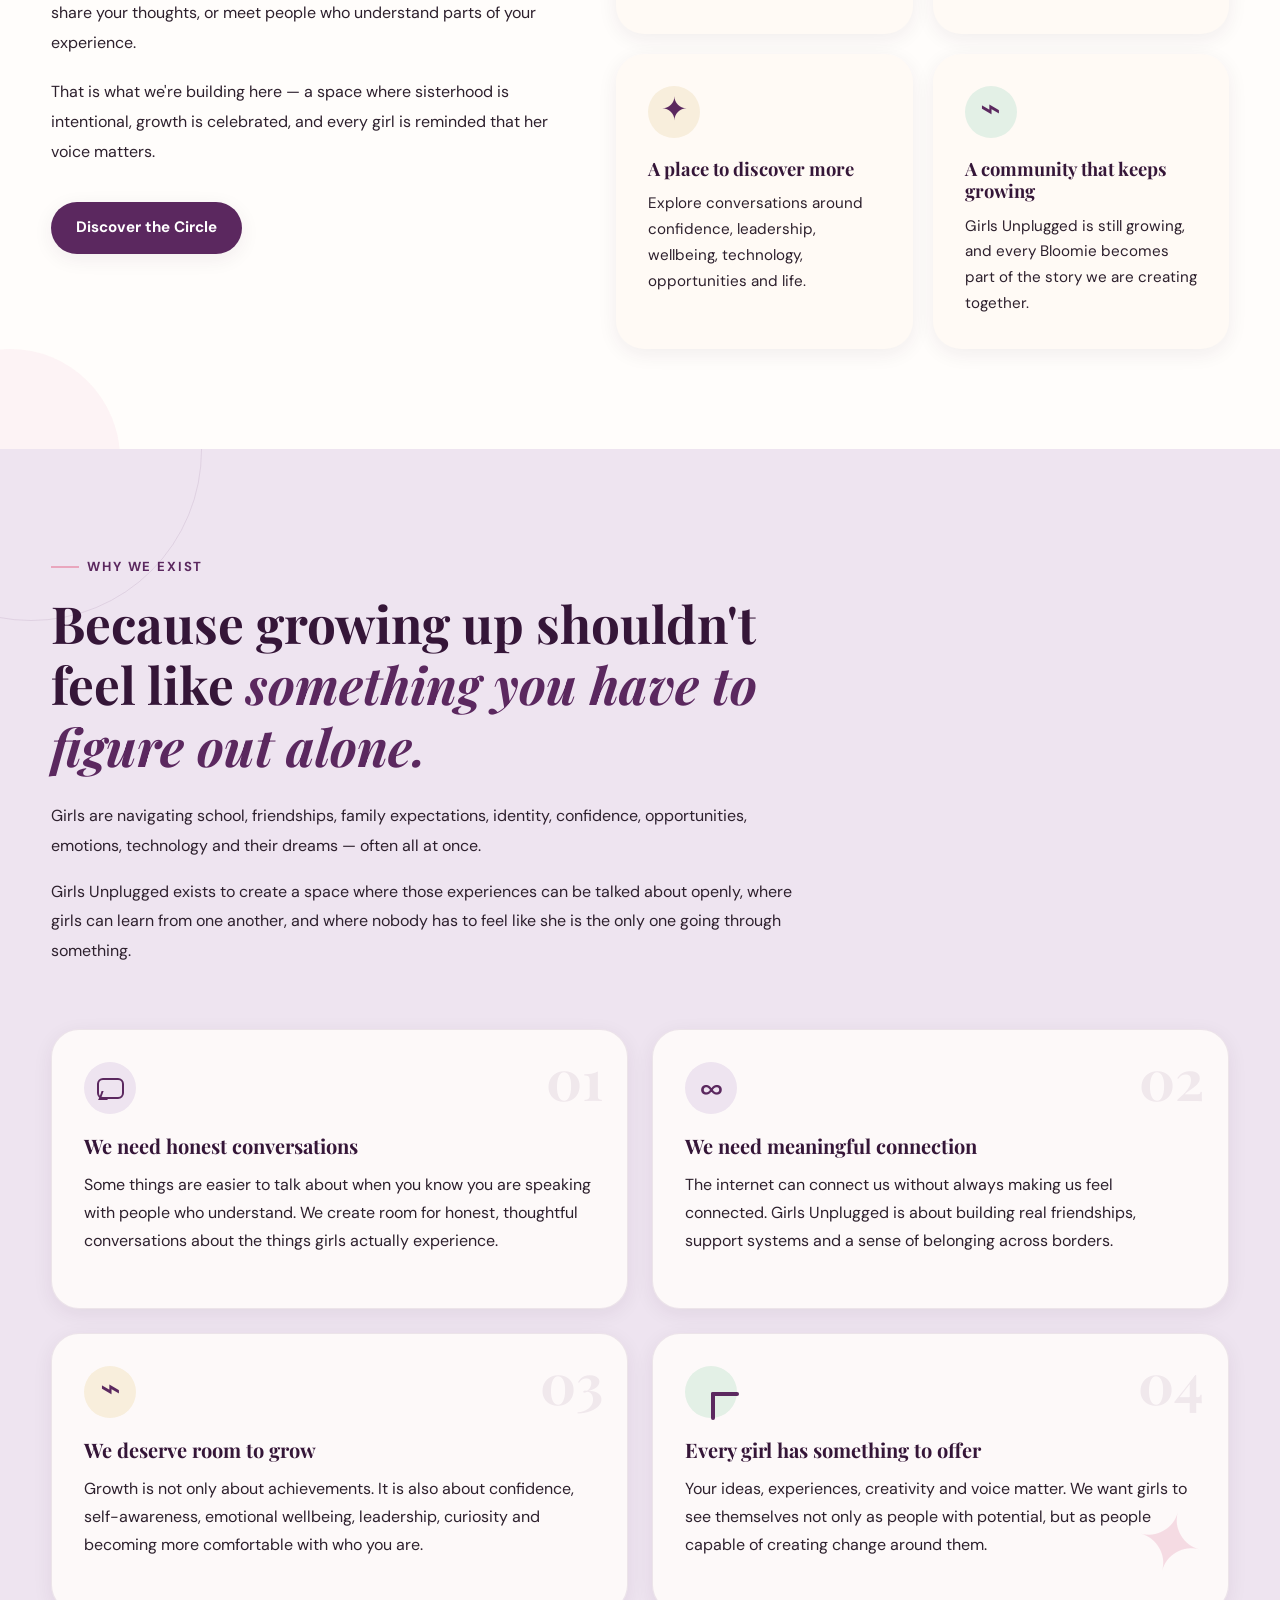
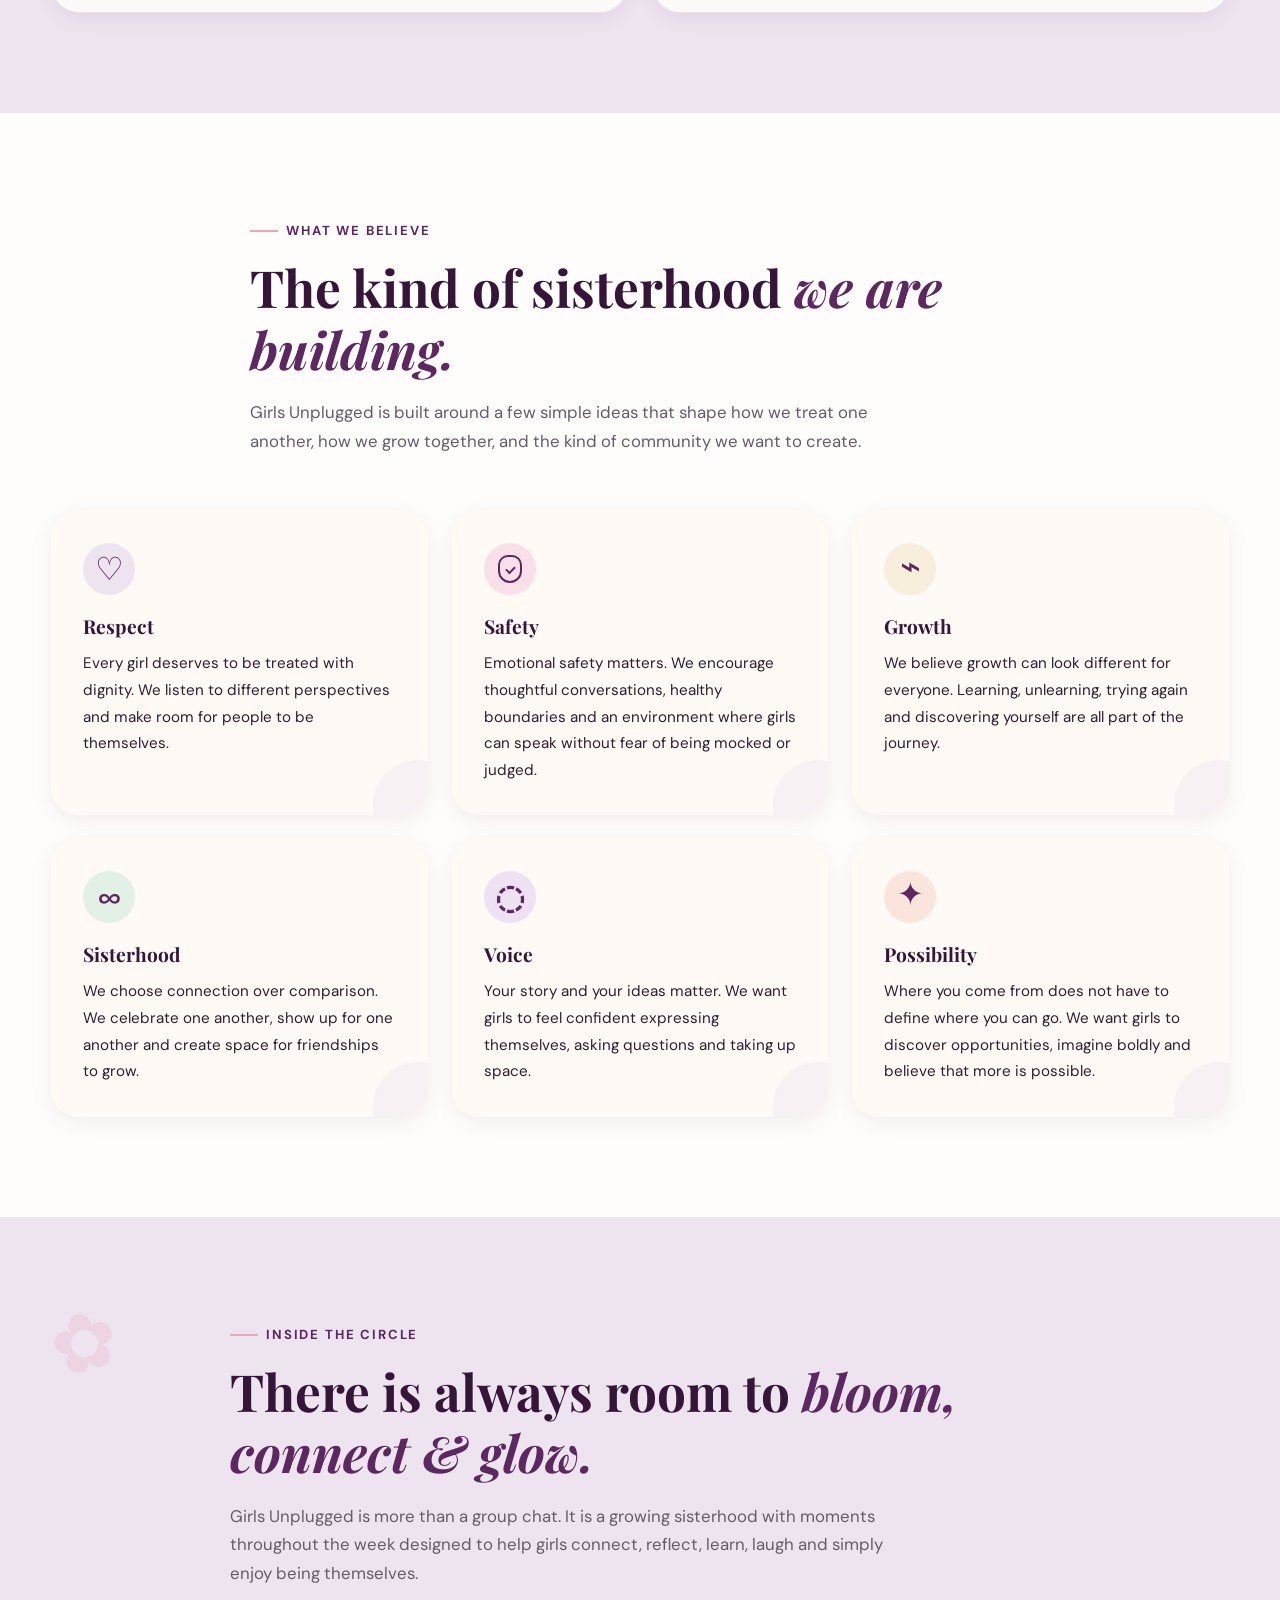
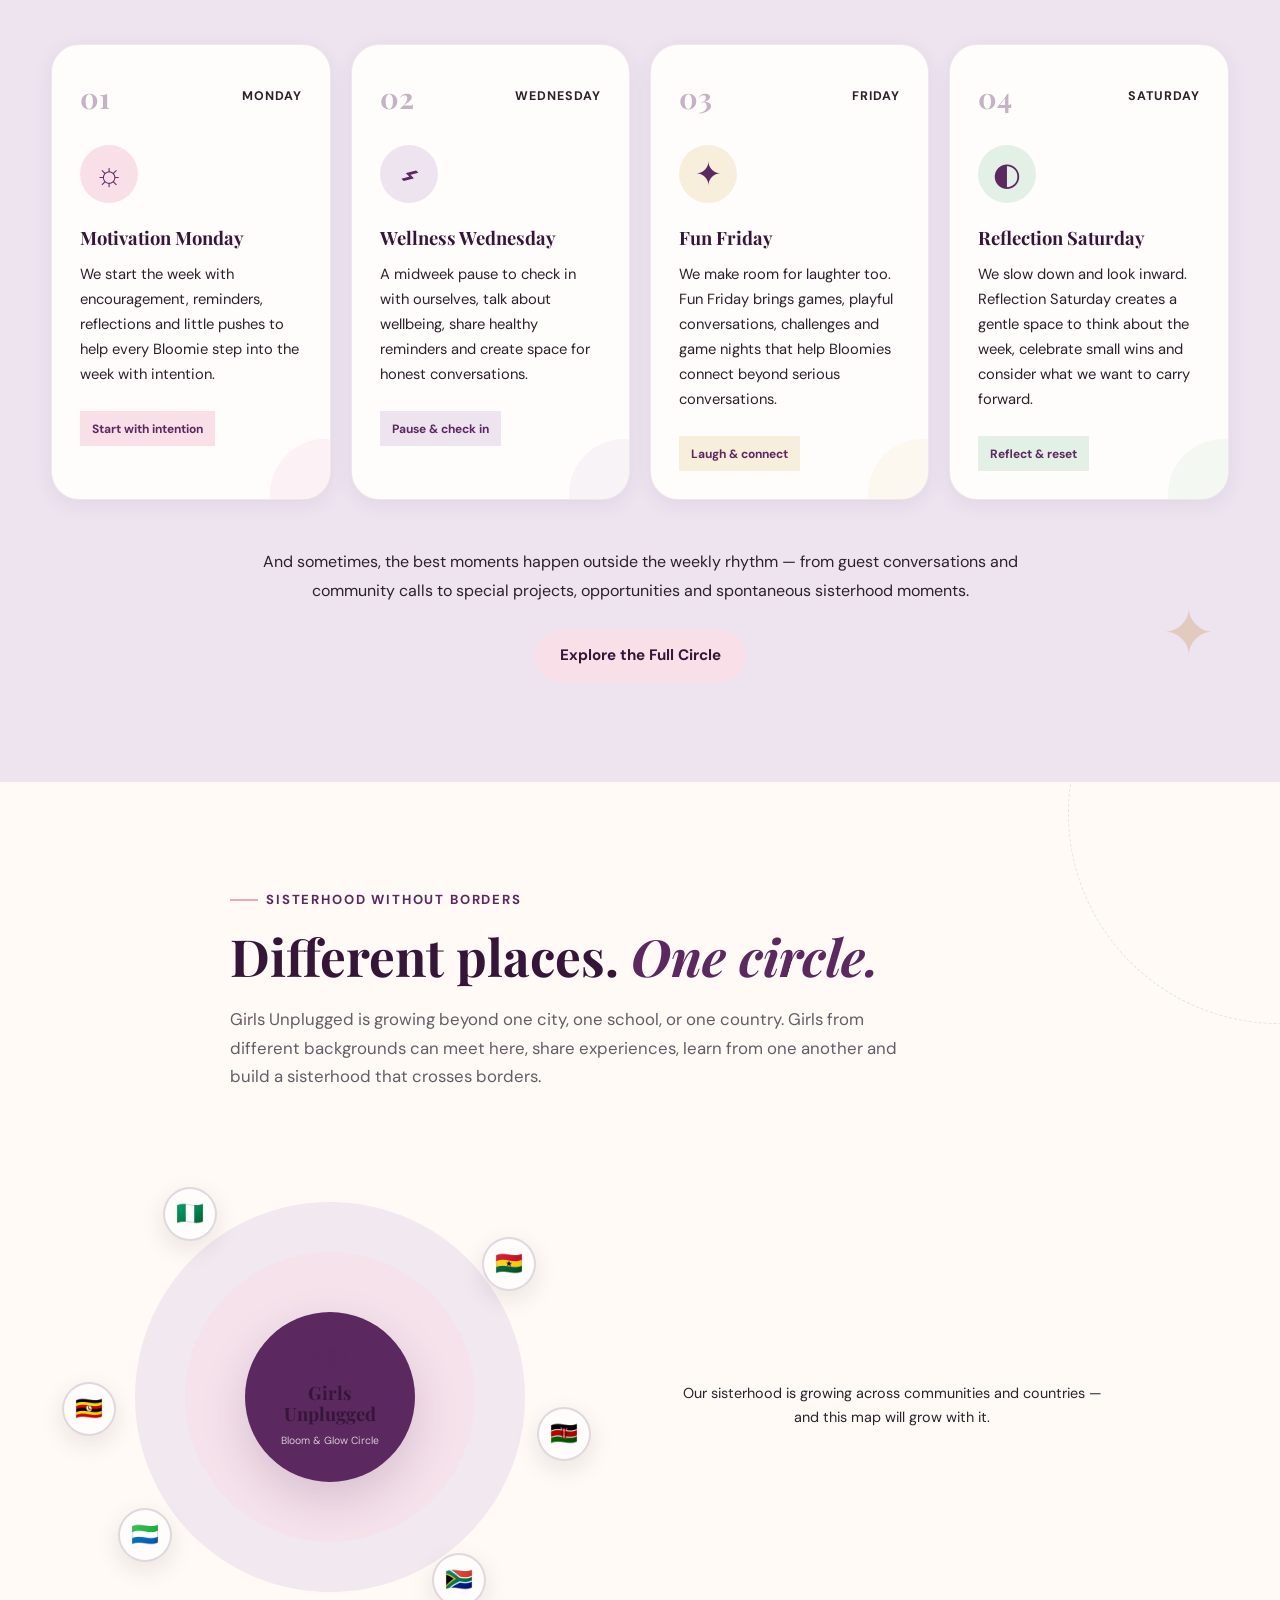
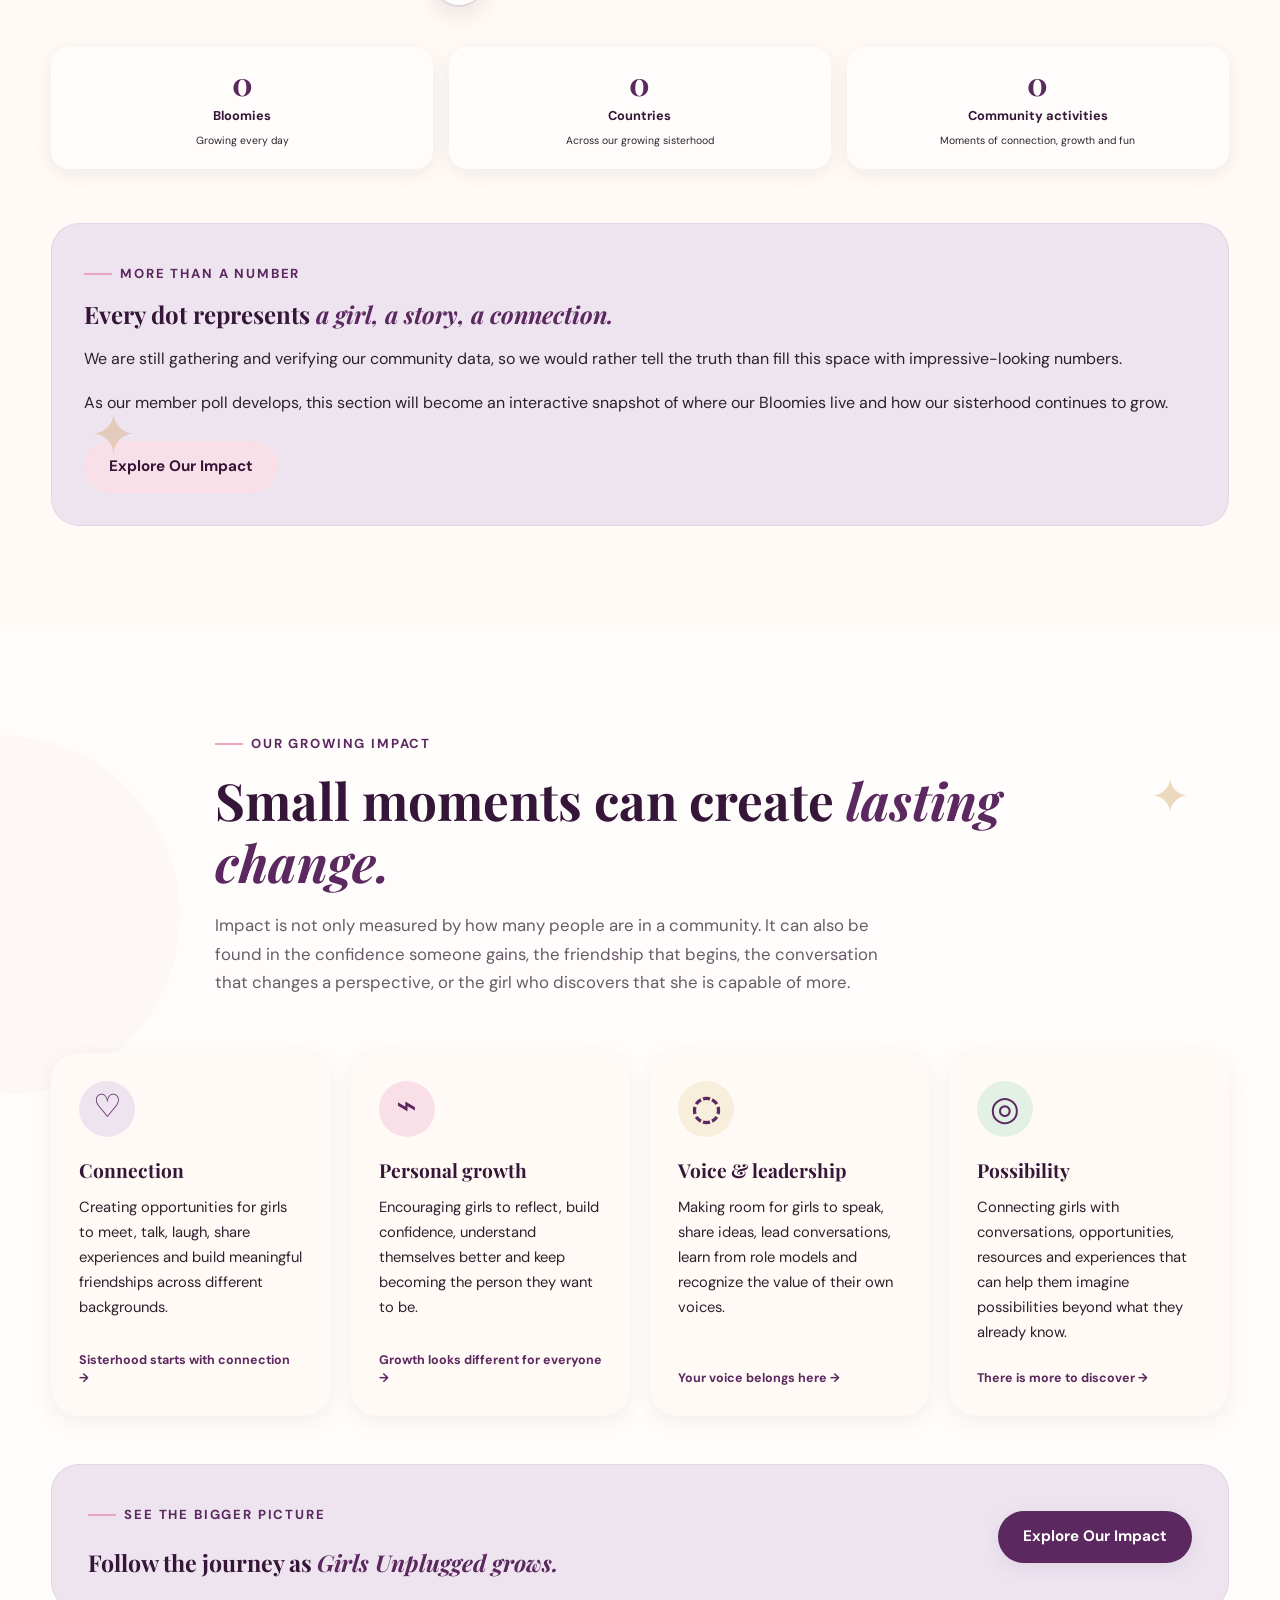
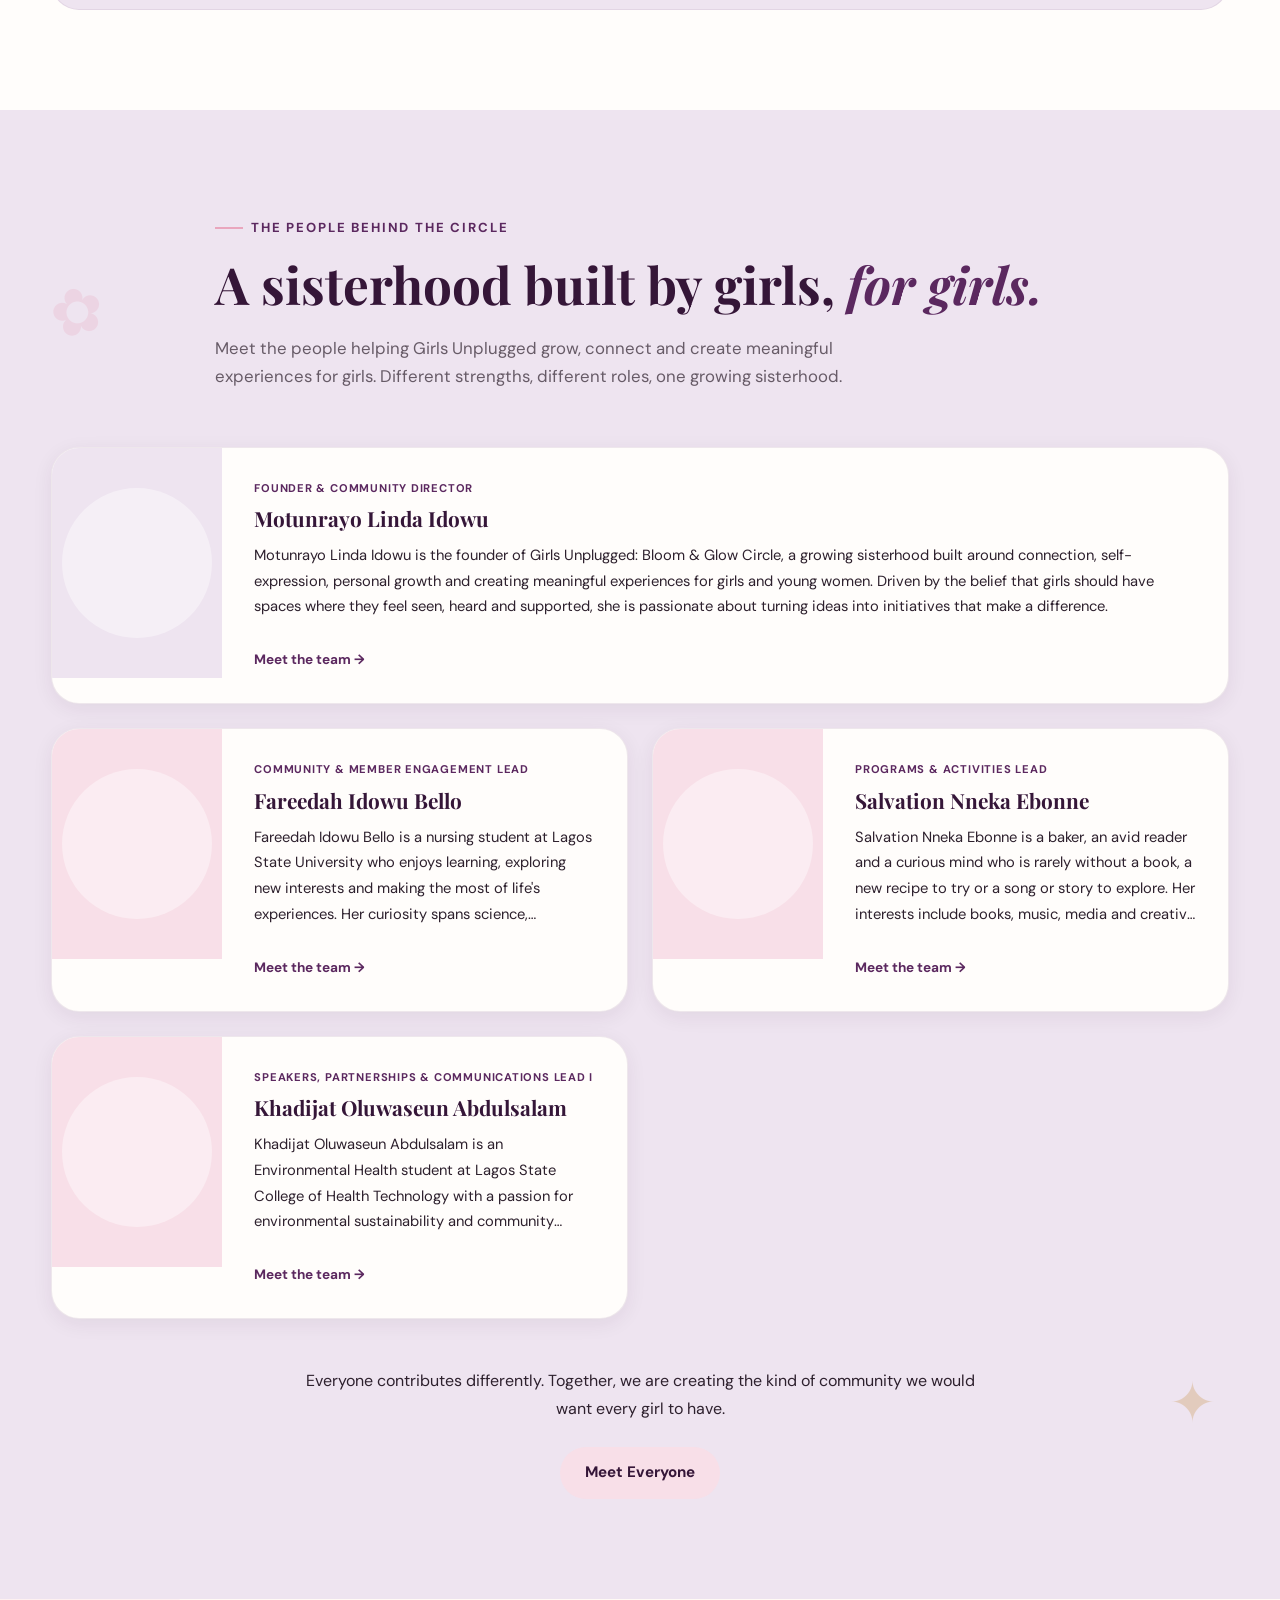
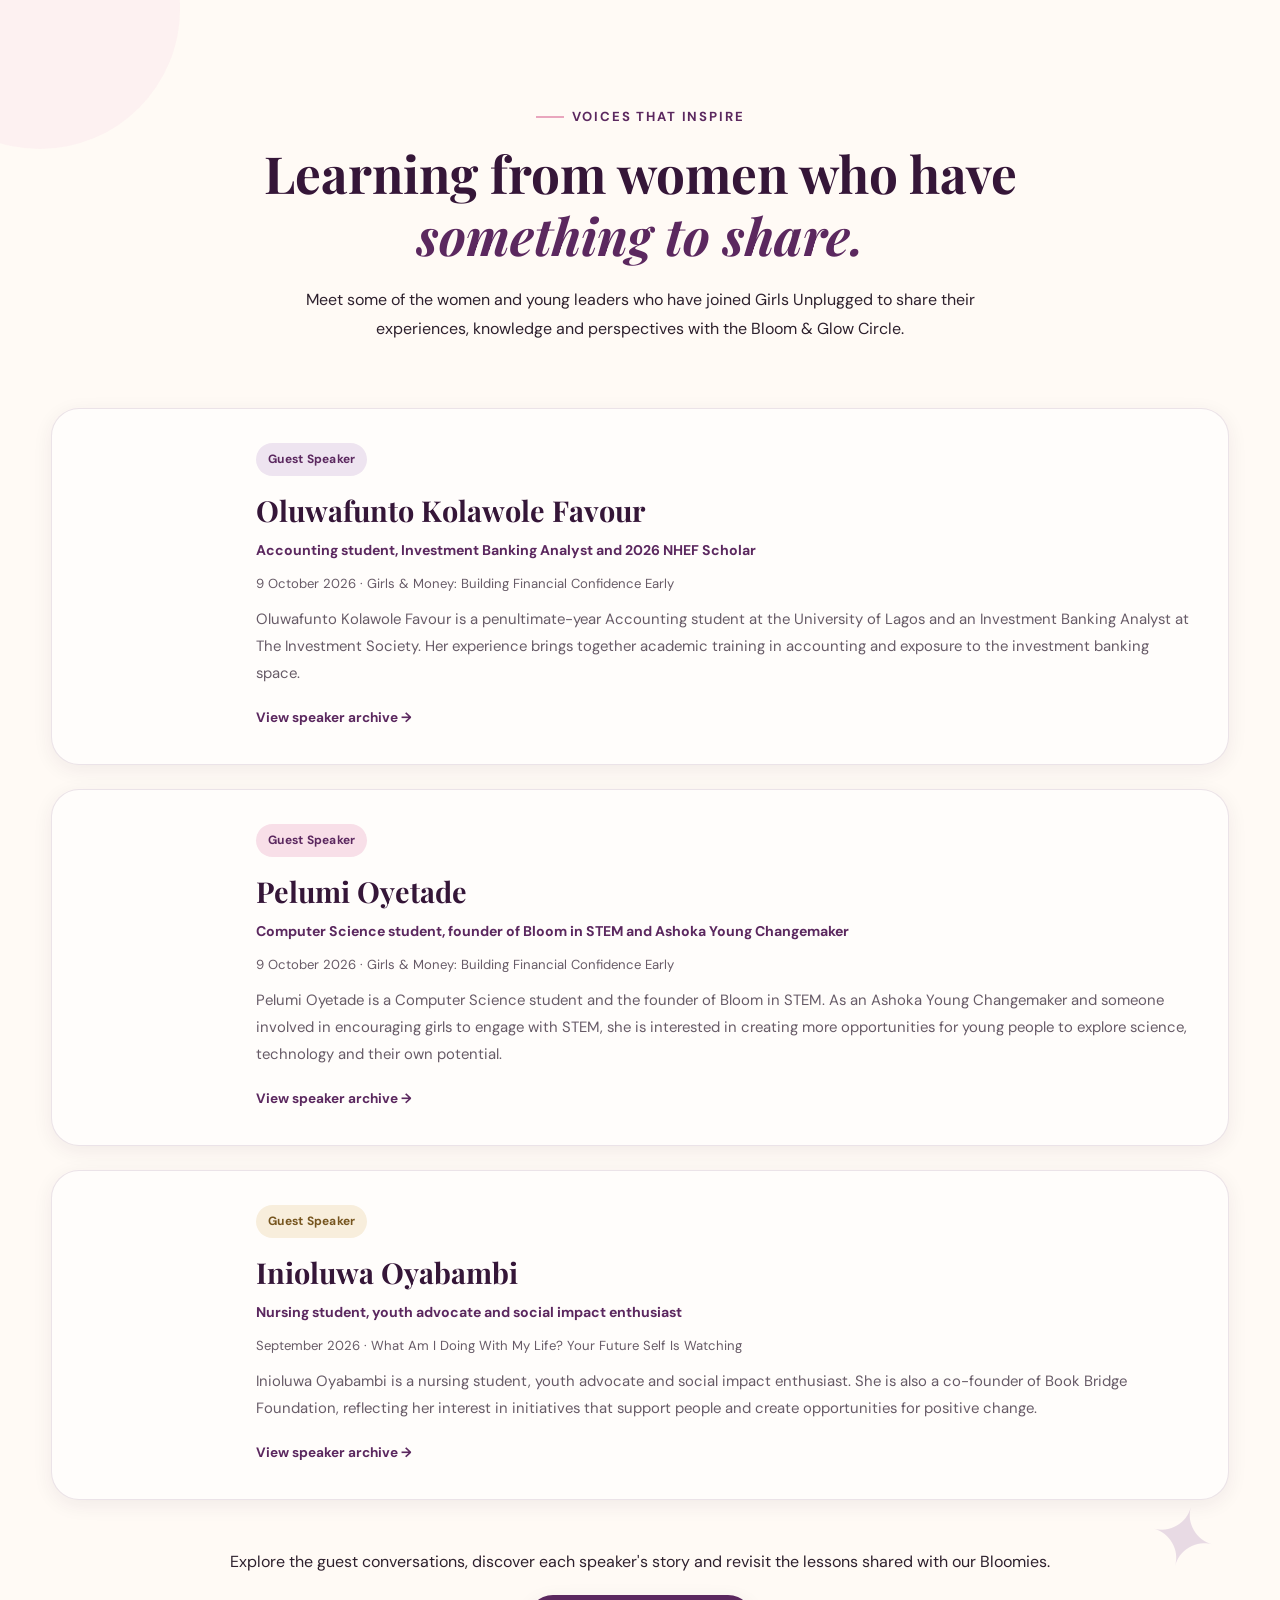
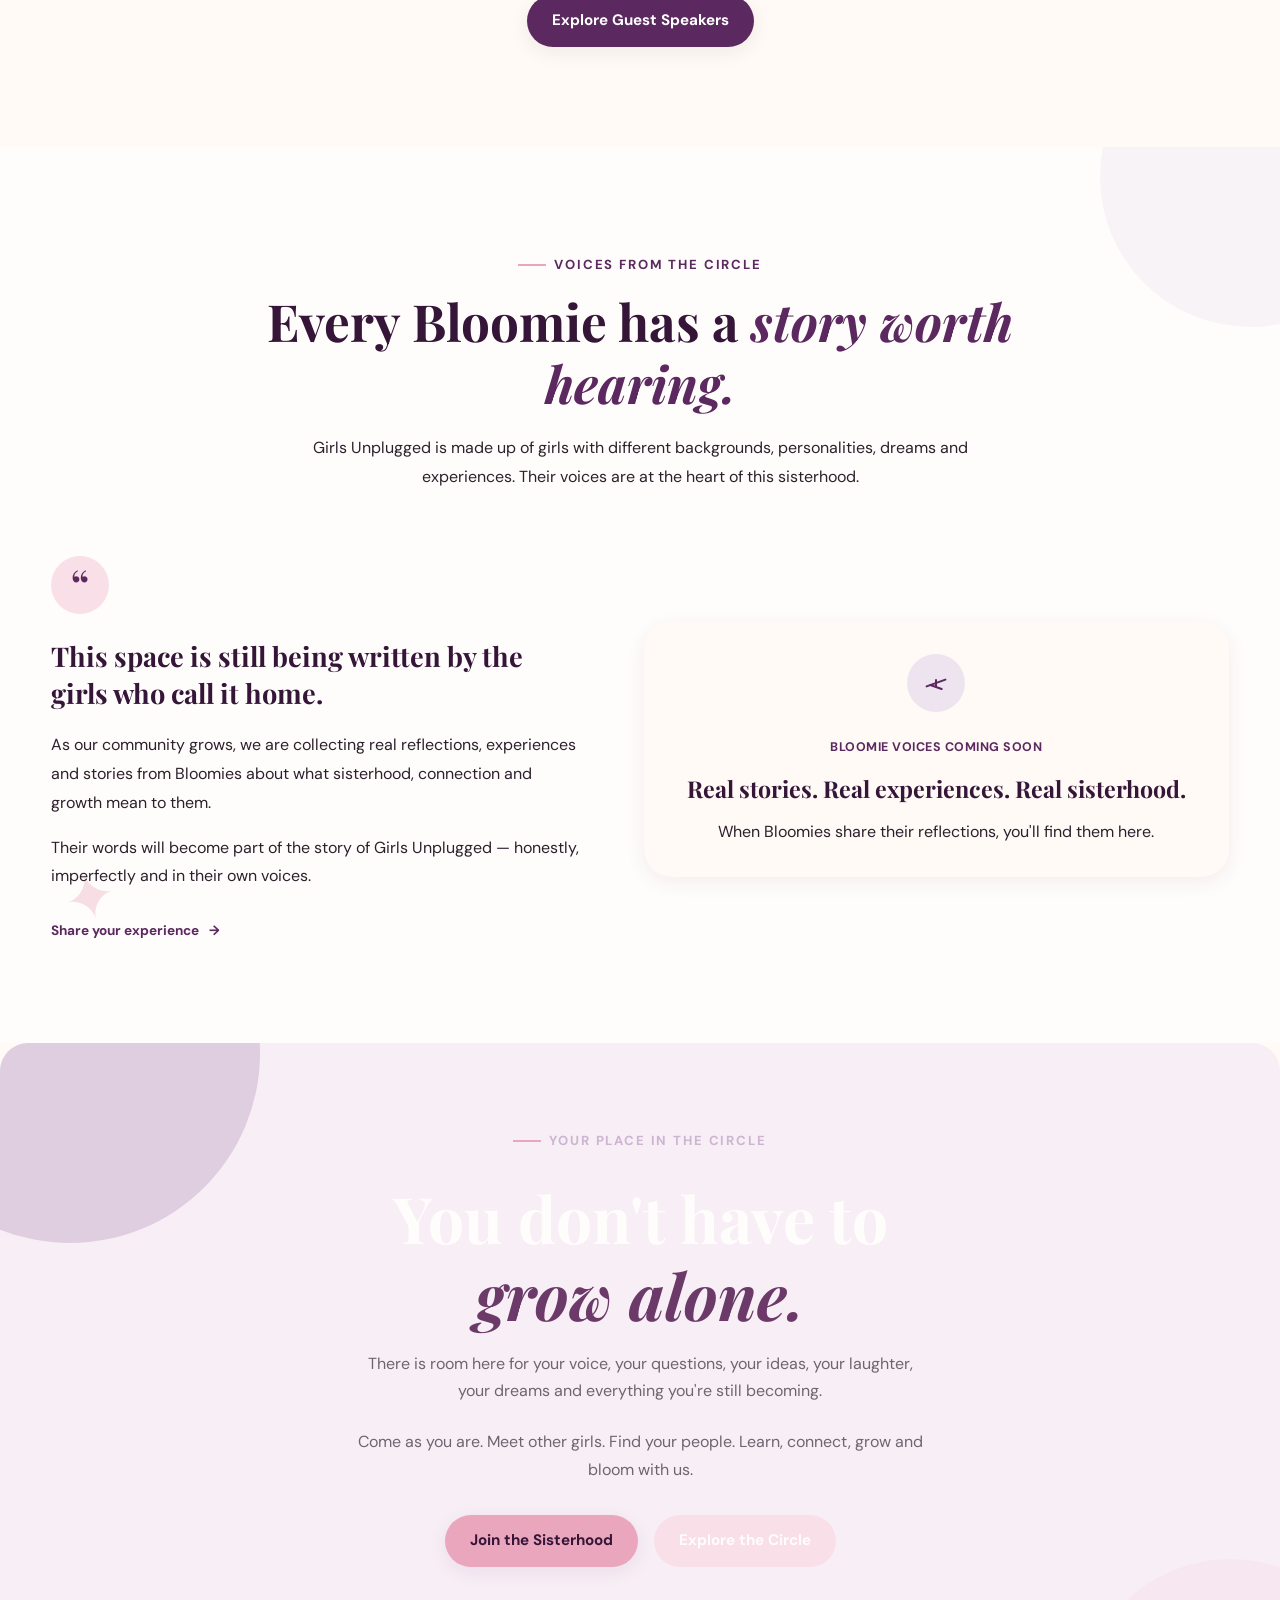
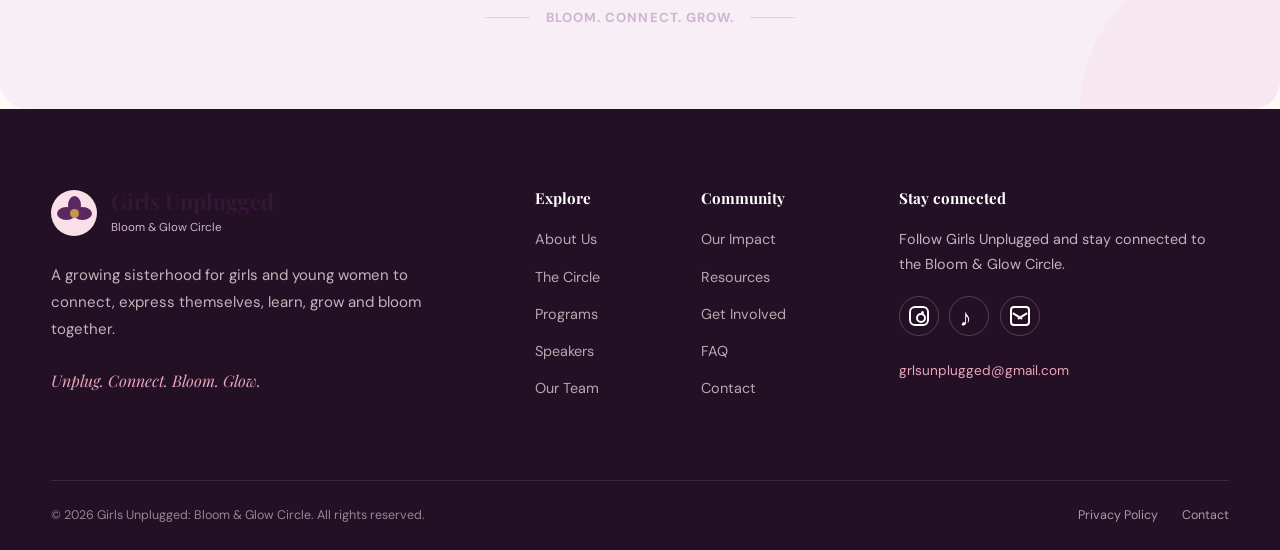
==== commit 4d4e705d: "Update index.html" ====
--- a/index.html
+++ b/index.html
@@ -283,9 +283,6 @@
             </a>
 
           </div>
-
-
-          <div class="hero-note">
 
             <div class="hero-note">
   <span class="hero-note-icon icon-flower" aria-hidden="true"></span>
--- a/style.css
+++ b/style.css
@@ -5491,6 +5491,7 @@
   .building-section .why-grid {
     grid-template-columns: 1fr;
   }
+}
 
 
 
@@ -5498,12 +5499,17 @@
    HOMEPAGE TEAM PREVIEW — REAL PORTRAITS
 ========================================== */
 
+
 #team-preview .team-preview-image,
 .page-team .team-preview-image {
   position: relative;
+  width: 100%;
+  height: 230px;
   min-height: 230px;
+  align-self: start;
   overflow: hidden;
 }
+
 
 #team-preview .team-preview-photo,
 .page-team .team-preview-photo {
@@ -5647,6 +5653,7 @@
   }
 }
 
+
 @media (max-width: 480px) {
   #team-preview .team-preview-card,
   #speakers-preview .speaker-preview-card {
@@ -5655,6 +5662,7 @@
 
   #team-preview .team-preview-image,
   .page-team .team-preview-image {
+    height: 220px;
     min-height: 220px;
   }
 
@@ -5663,10 +5671,6 @@
     min-height: 230px;
   }
 }
-
-}
-
-
 
 
 /* ==========================================
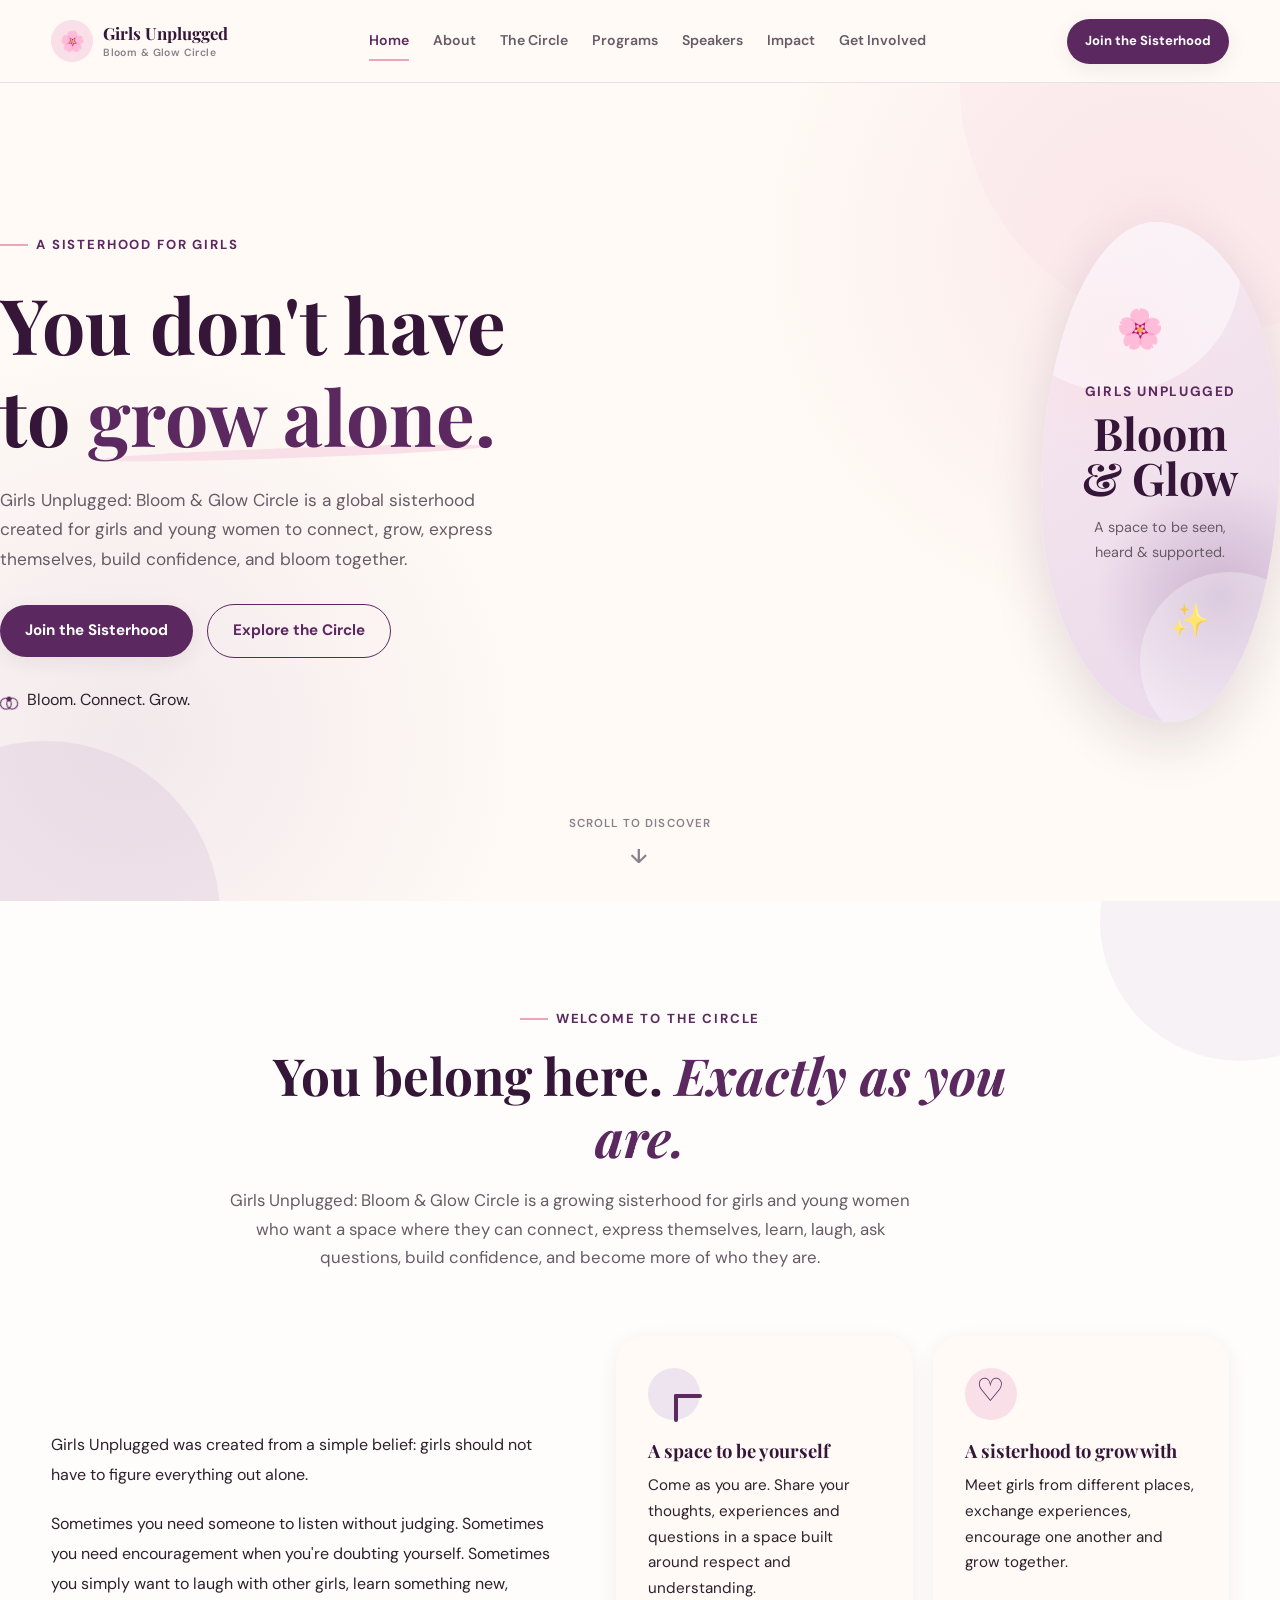
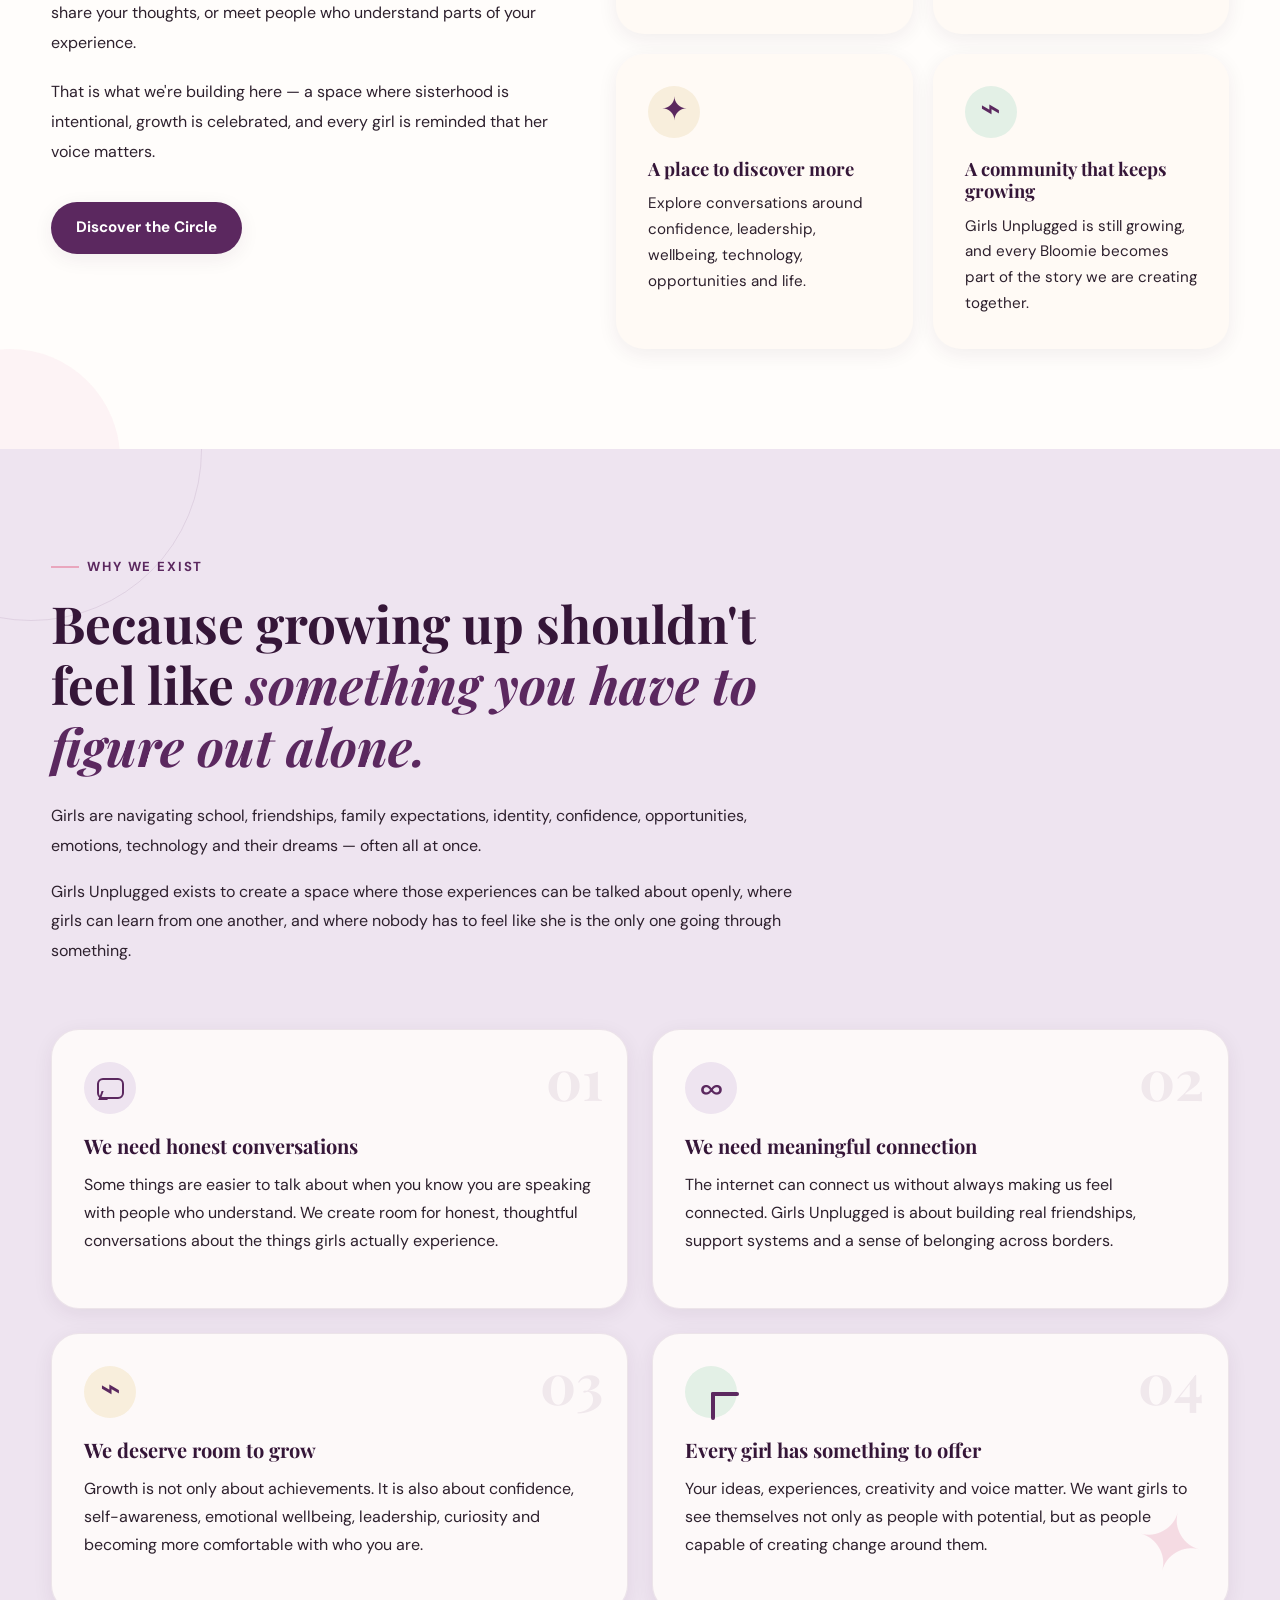
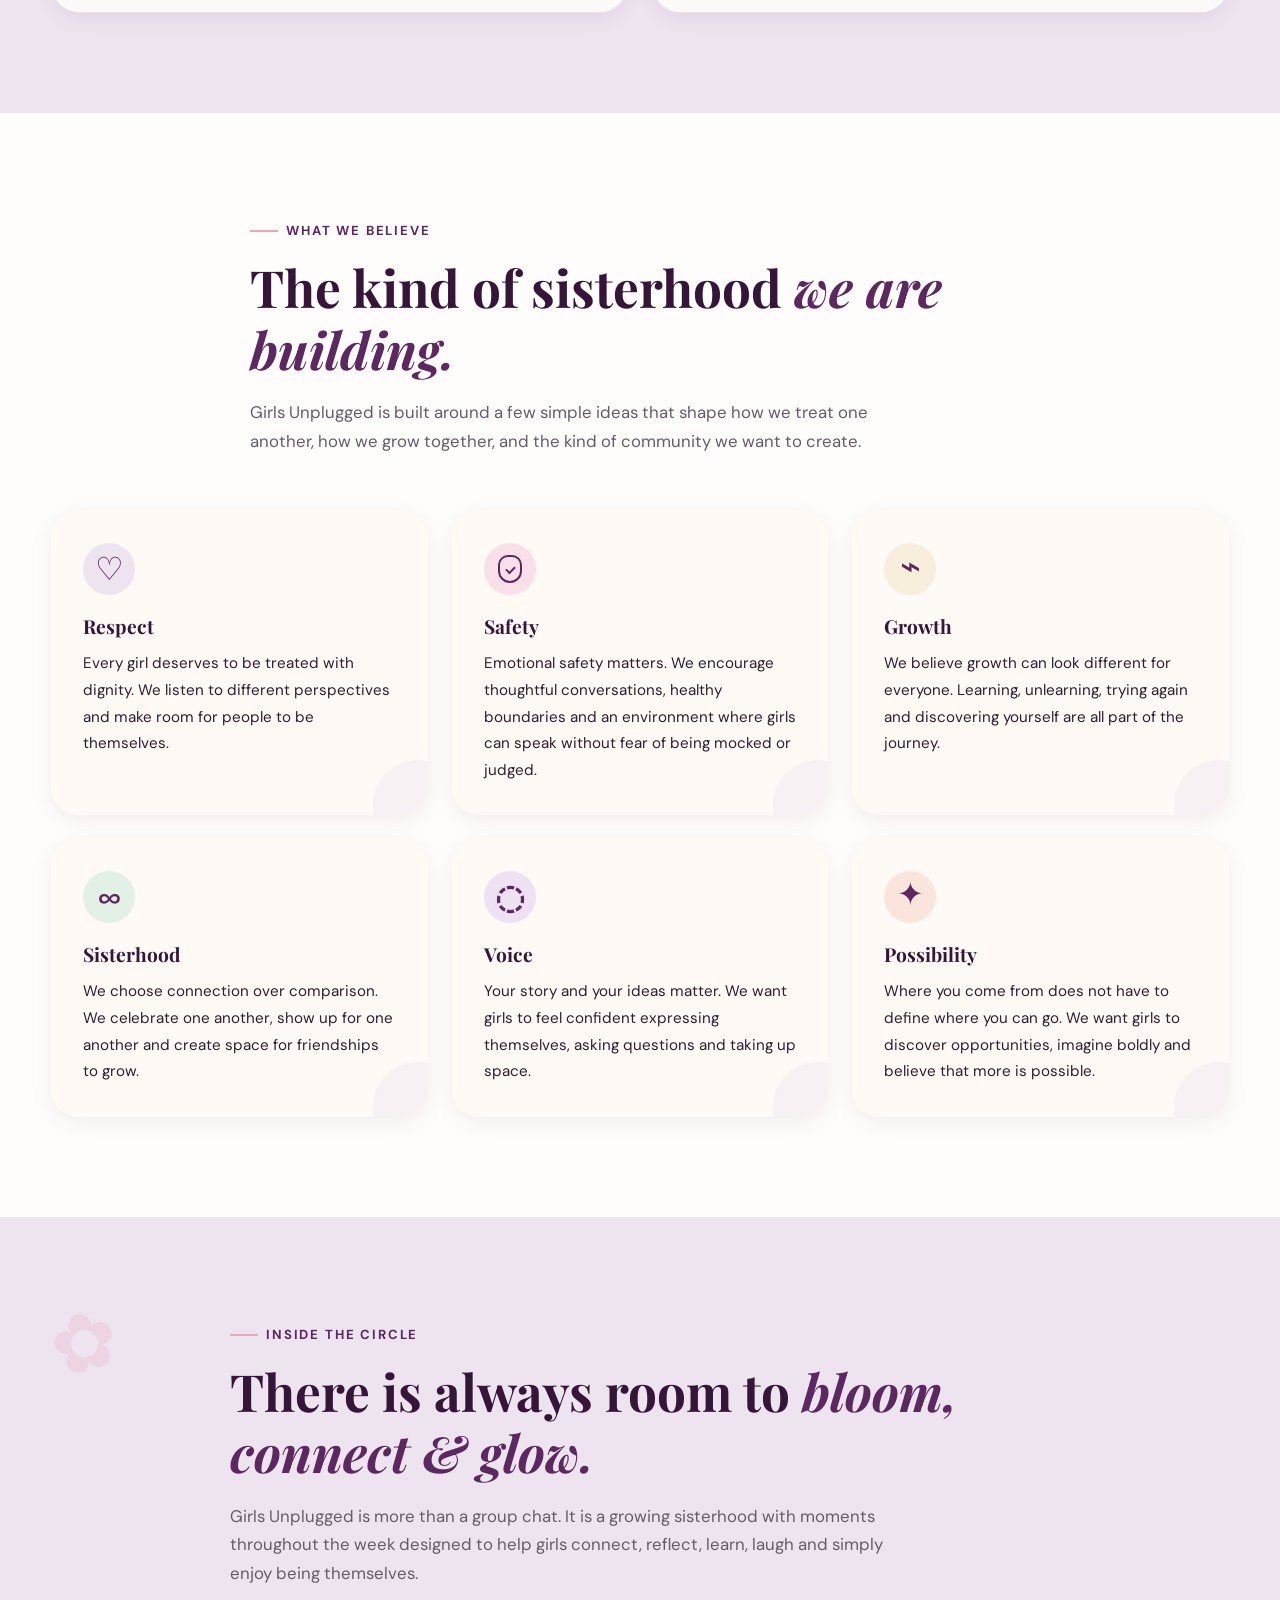
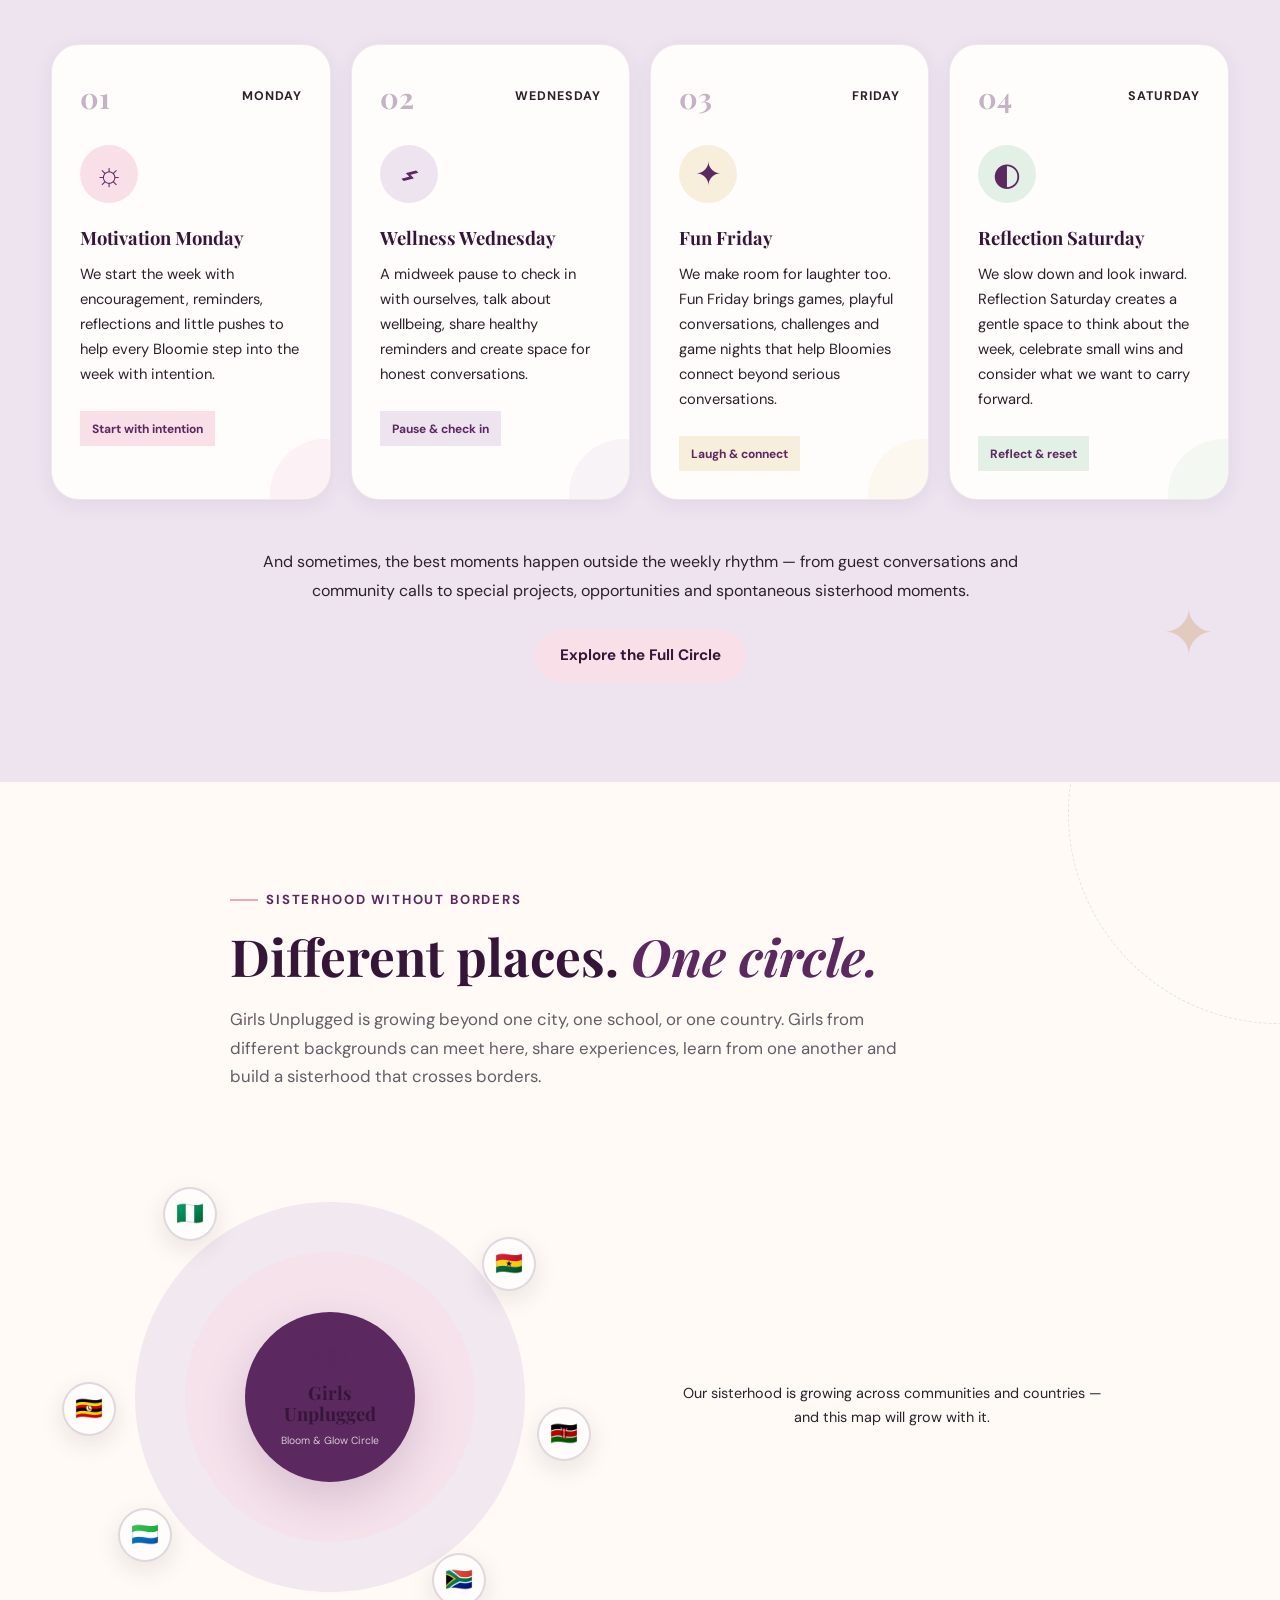
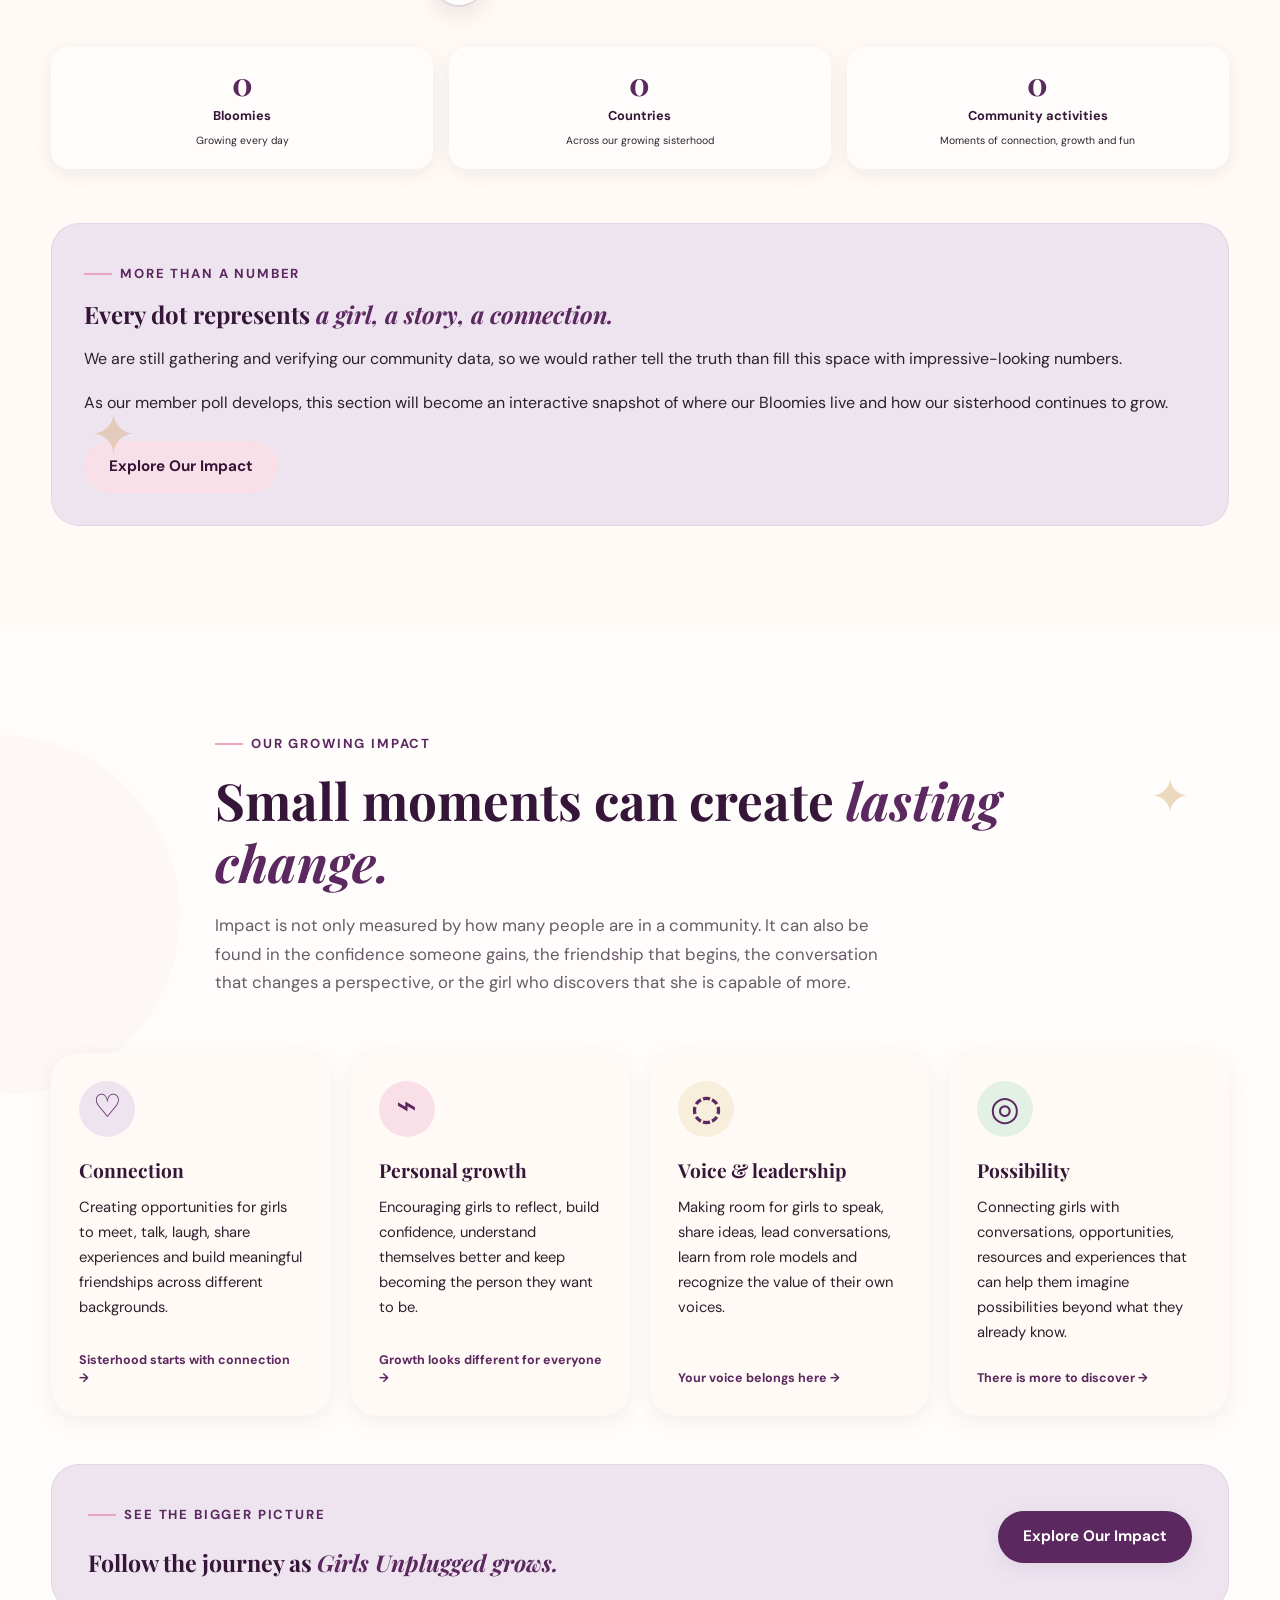
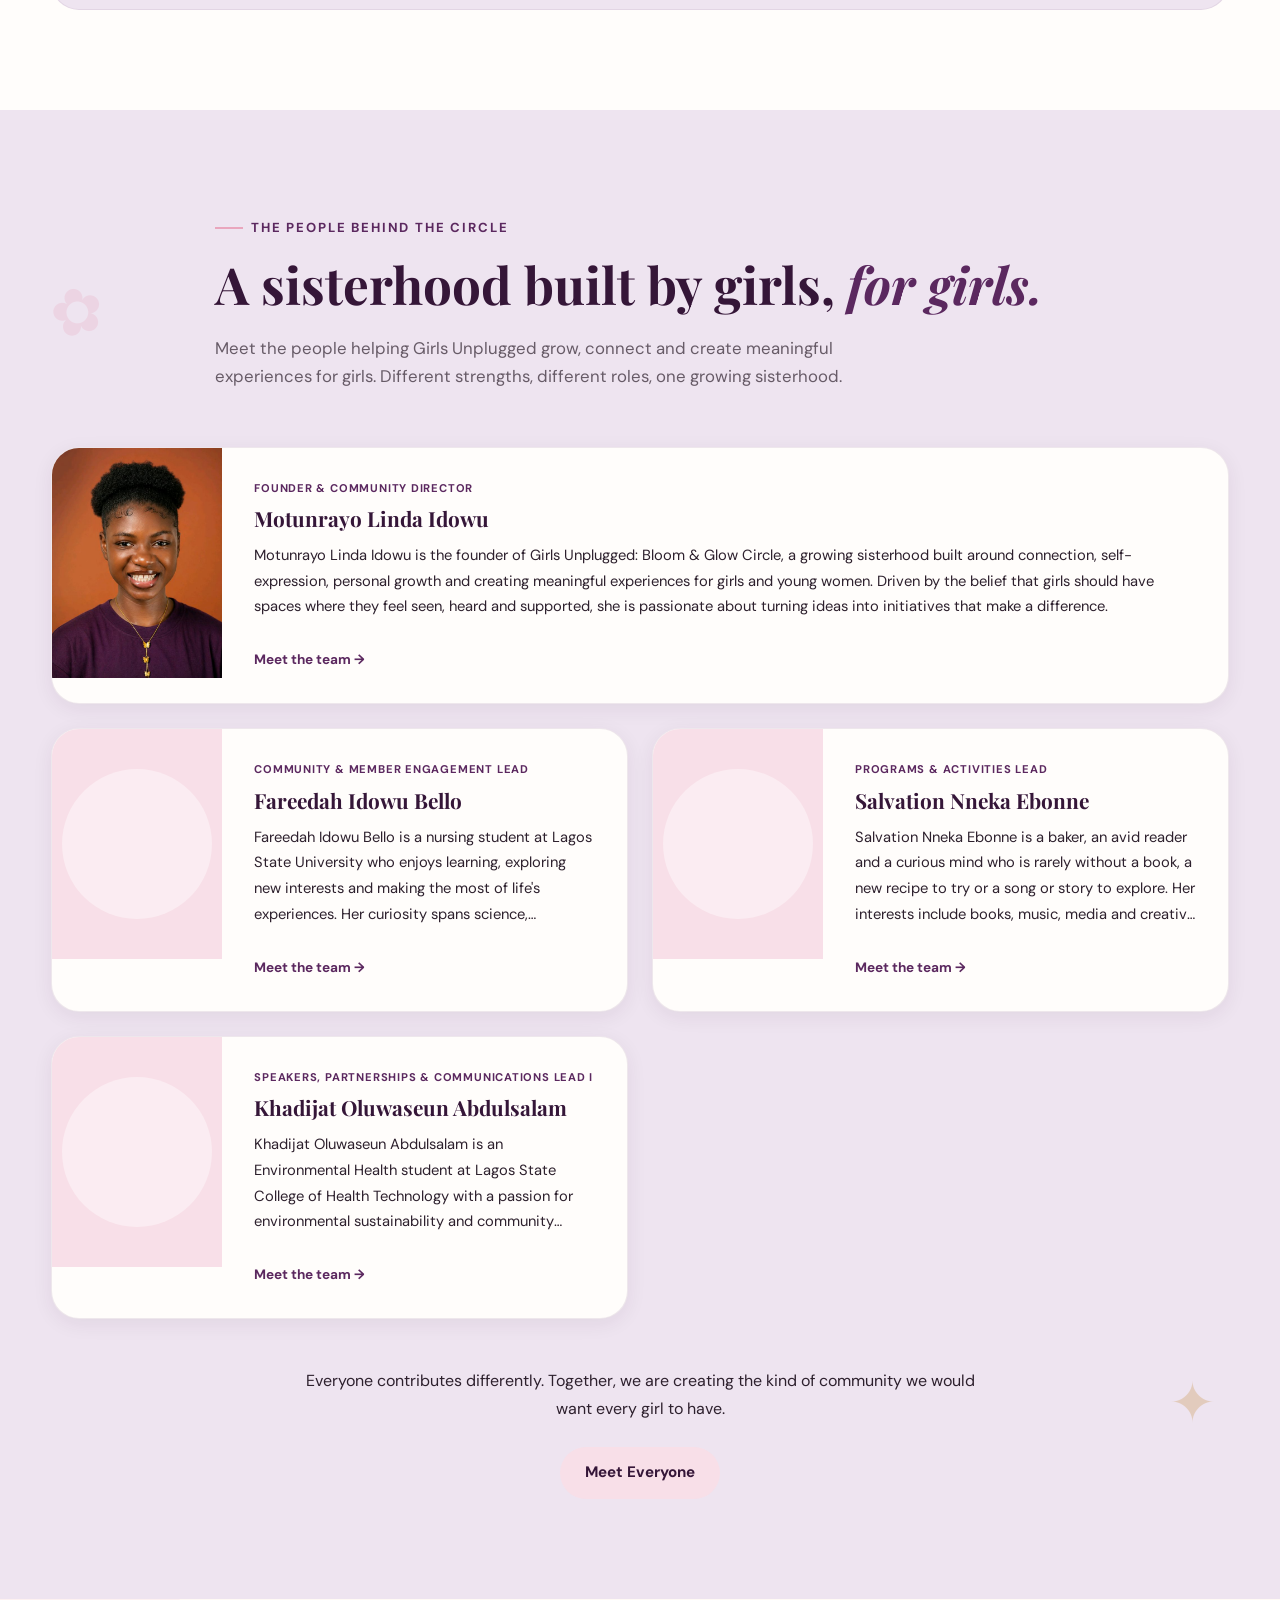
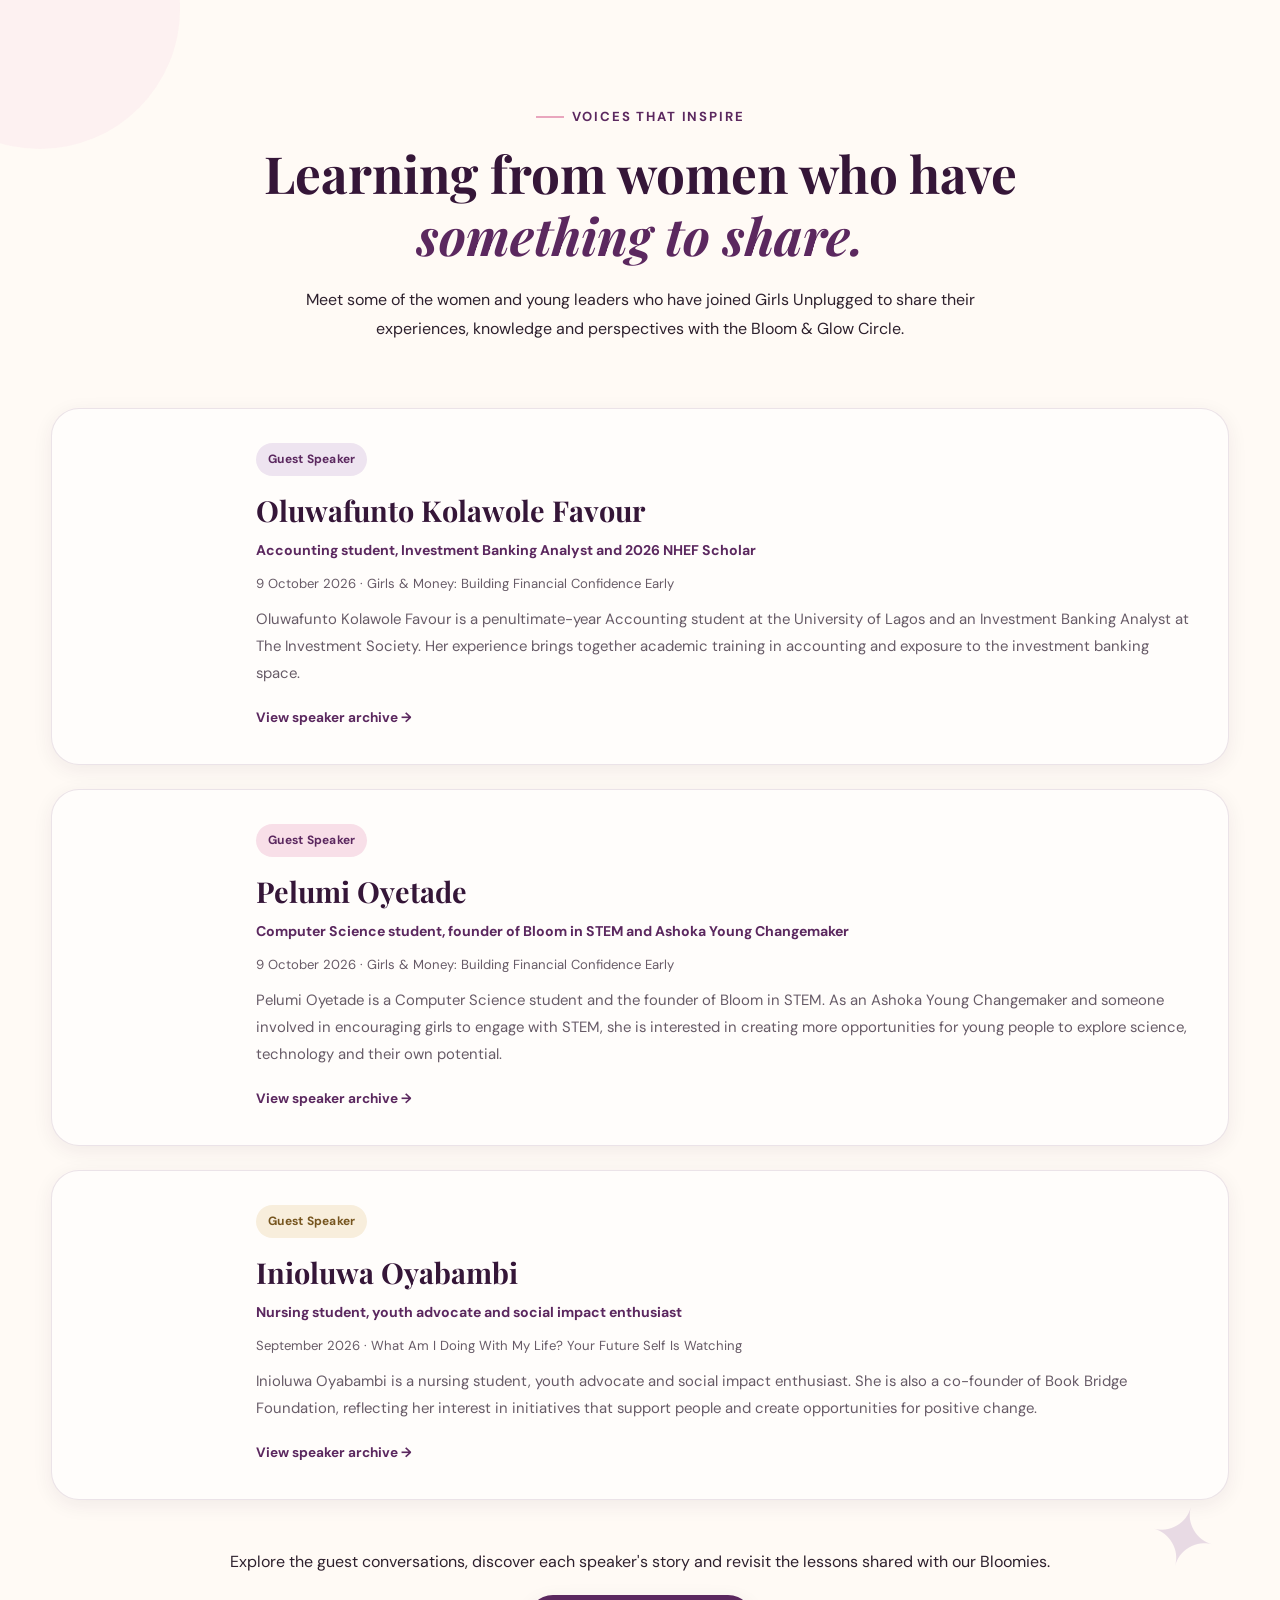
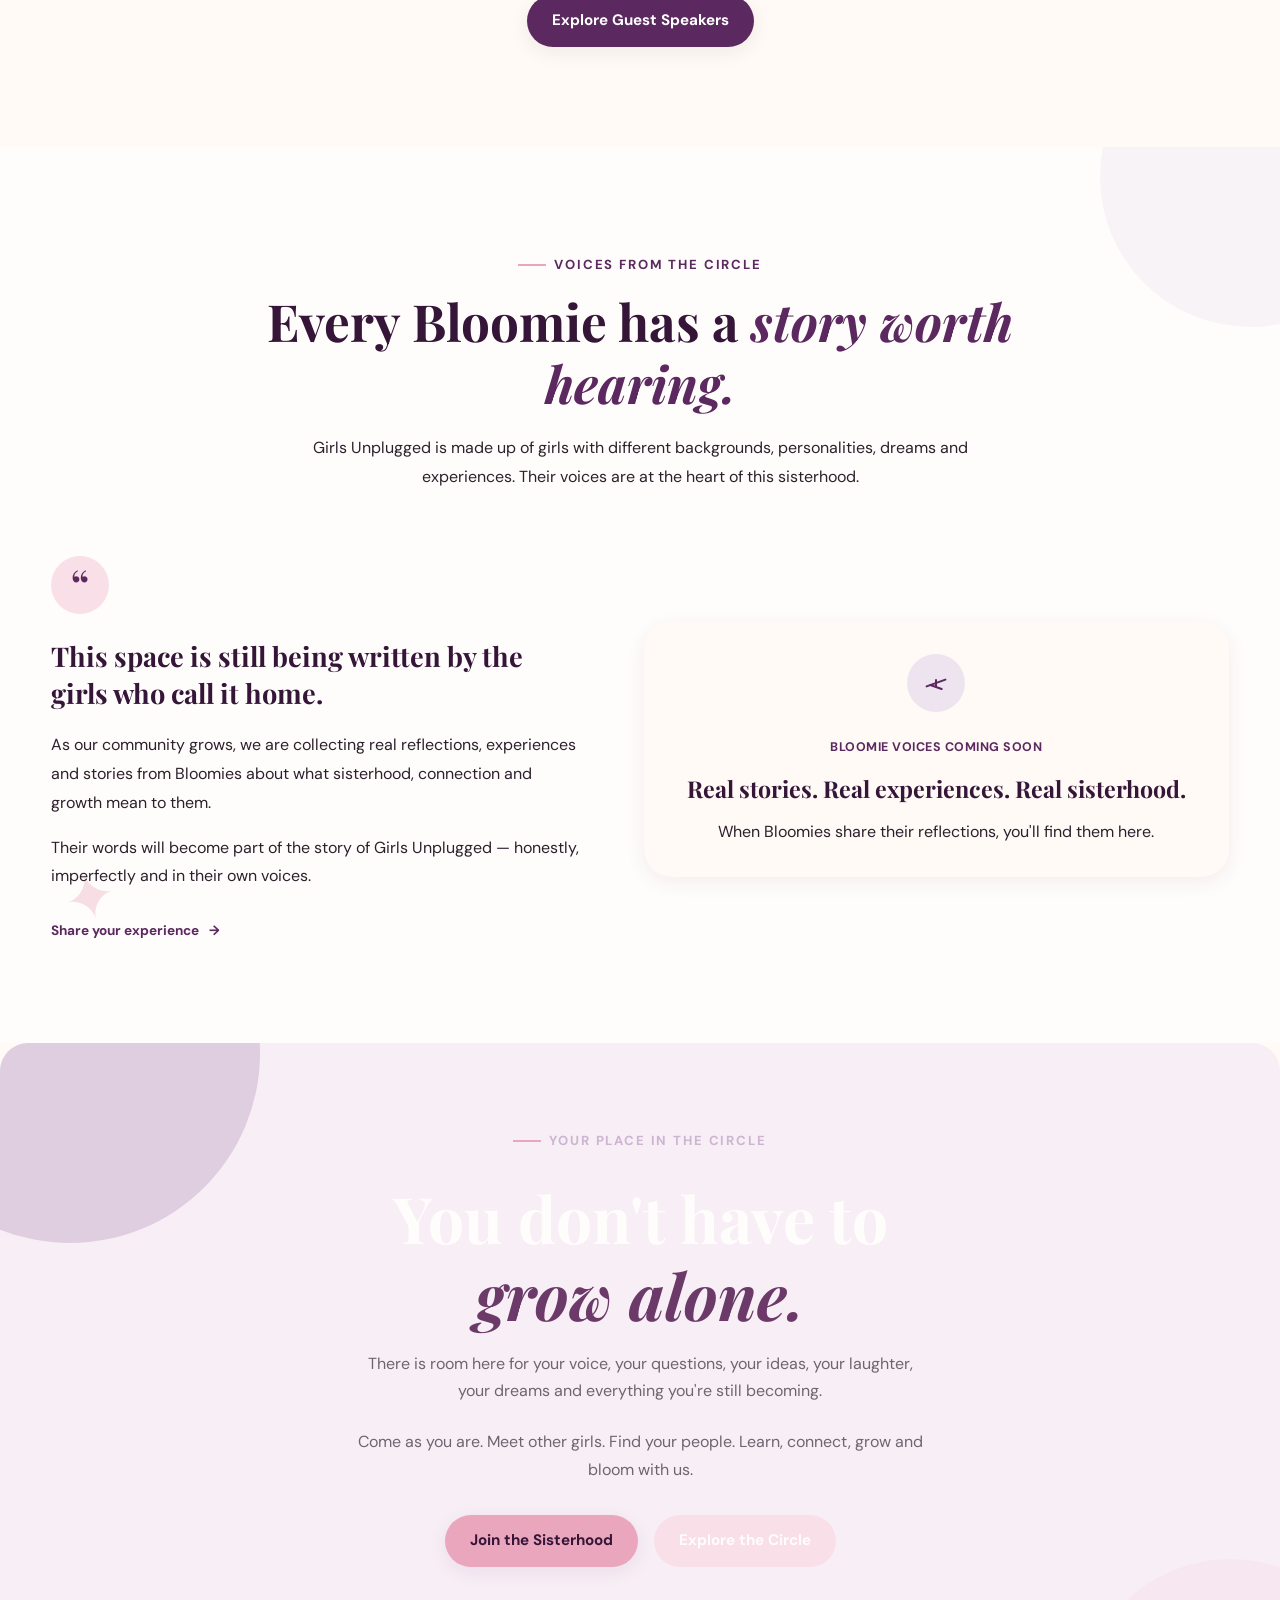
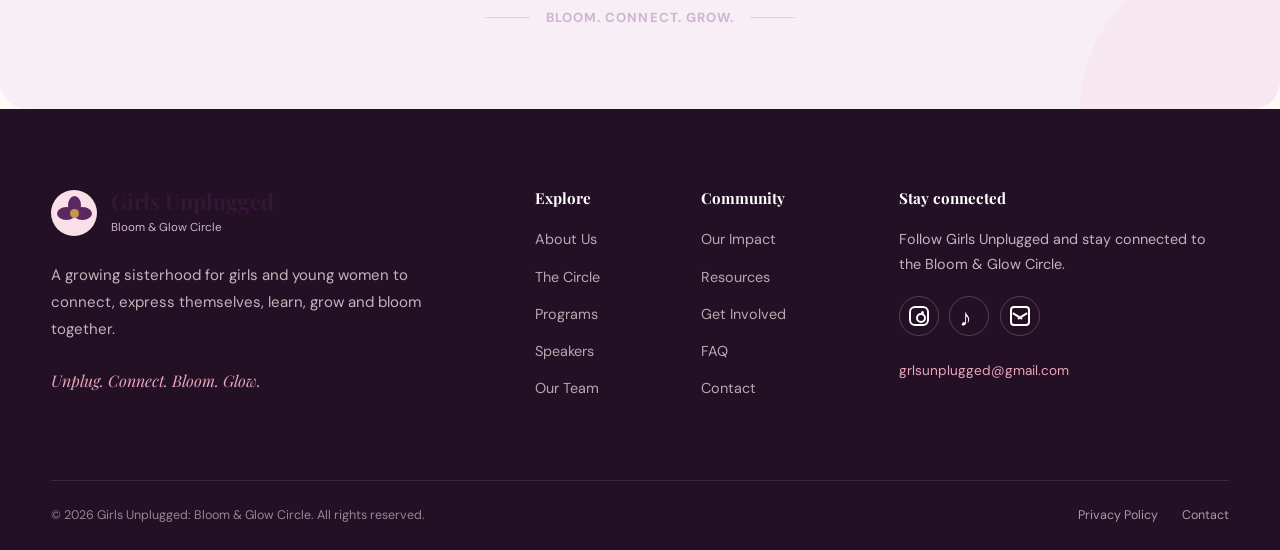
==== commit 10245e50: "Update index.html" ====
--- a/index.html
+++ b/index.html
@@ -1057,7 +1057,7 @@
         <div class="team-preview-image">
           <img
             class="team-preview-photo"
-            src="images/team/fareedah-idowu-bello.jpg"
+            src="images/team/fareedah-idowu-bello.jpeg"
             alt="Portrait of Fareedah Idowu Bello"
             loading="lazy"
             onerror="this.remove()"
@@ -1092,7 +1092,7 @@
         <div class="team-preview-image">
           <img
             class="team-preview-photo"
-            src="images/team/salvation-nneka-ebonne.jpg"
+            src="images/team/salvation-nneka-ebonne.jpeg"
             alt="Portrait of Salvation Nneka Ebonne"
             loading="lazy"
             onerror="this.remove()"
@@ -1126,7 +1126,7 @@
         <div class="team-preview-image">
           <img
             class="team-preview-photo"
-            src="images/team/khadijat-oluwaseun-abdulsalam.jpg"
+            src="images/team/khadijat-oluwaseun-abdulsalam.jpeg"
             alt="Portrait of Khadijat Oluwaseun Abdulsalam"
             loading="lazy"
             onerror="this.remove()"
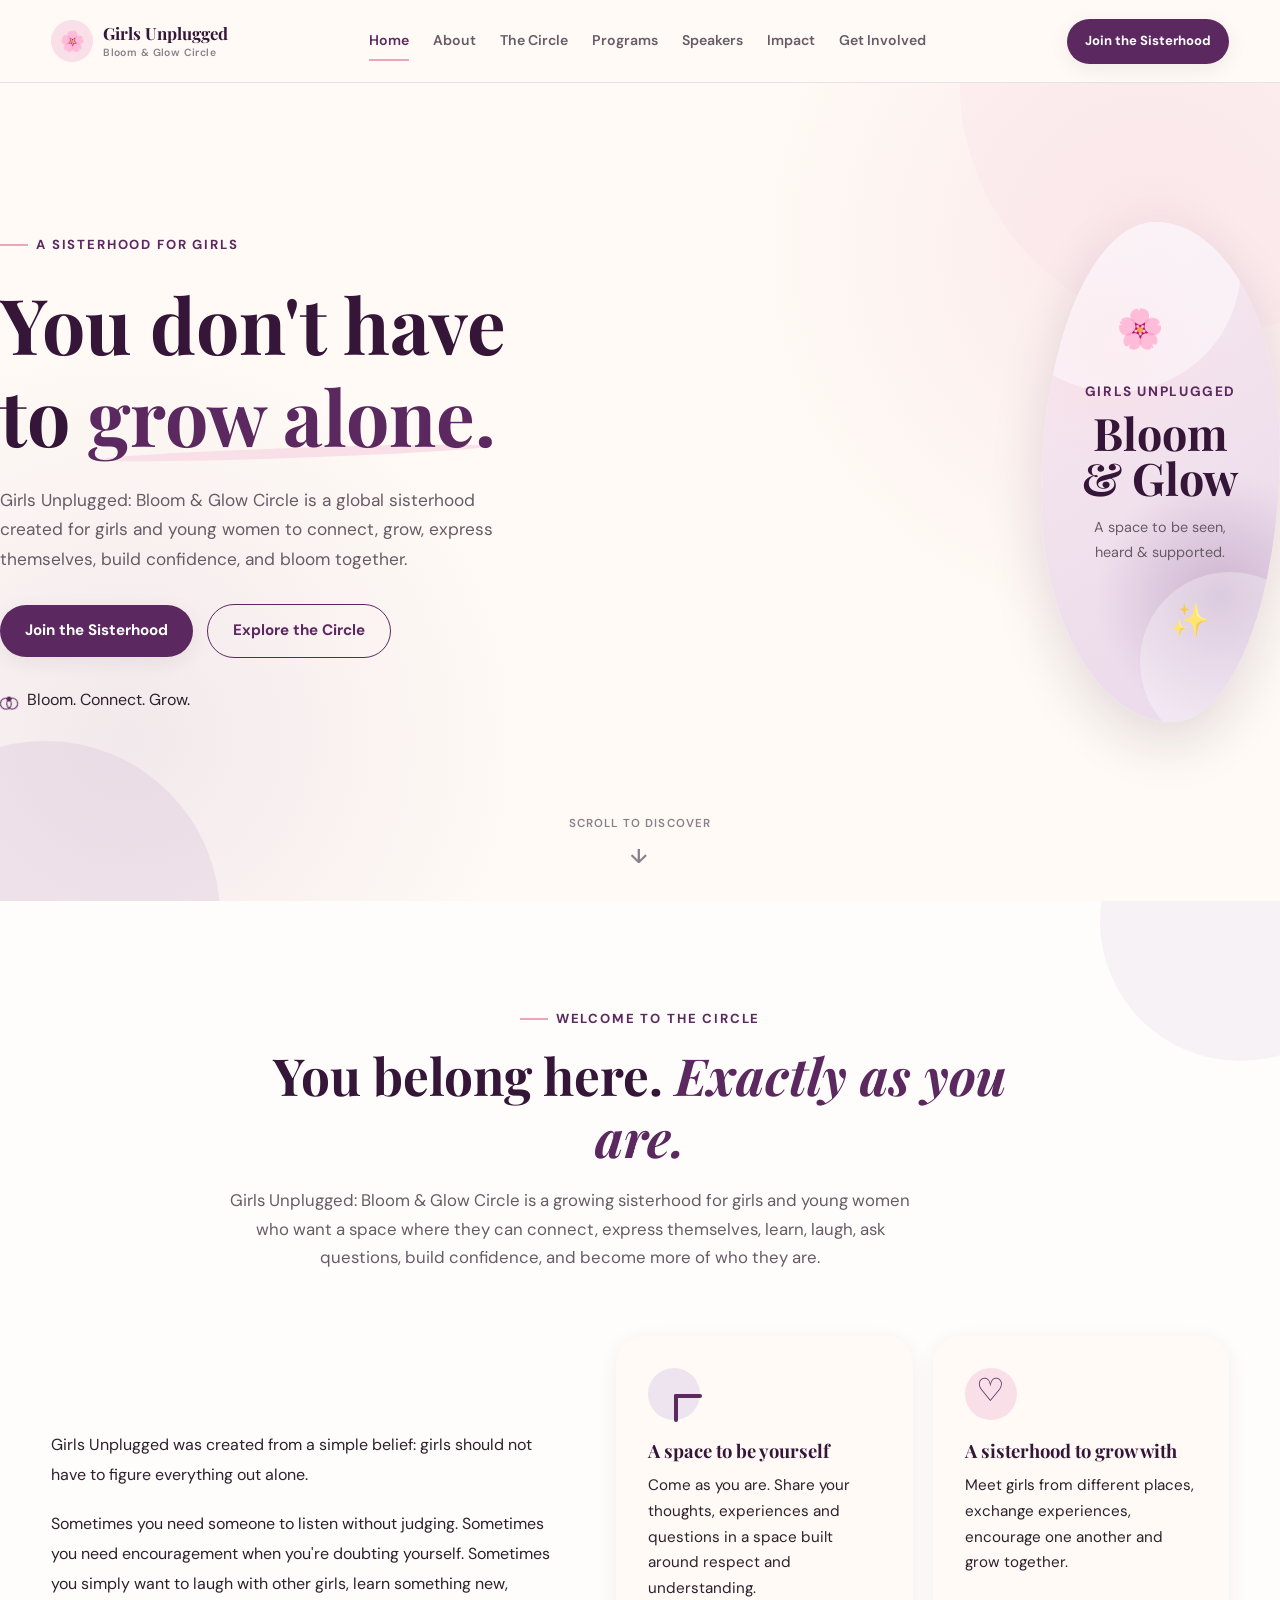
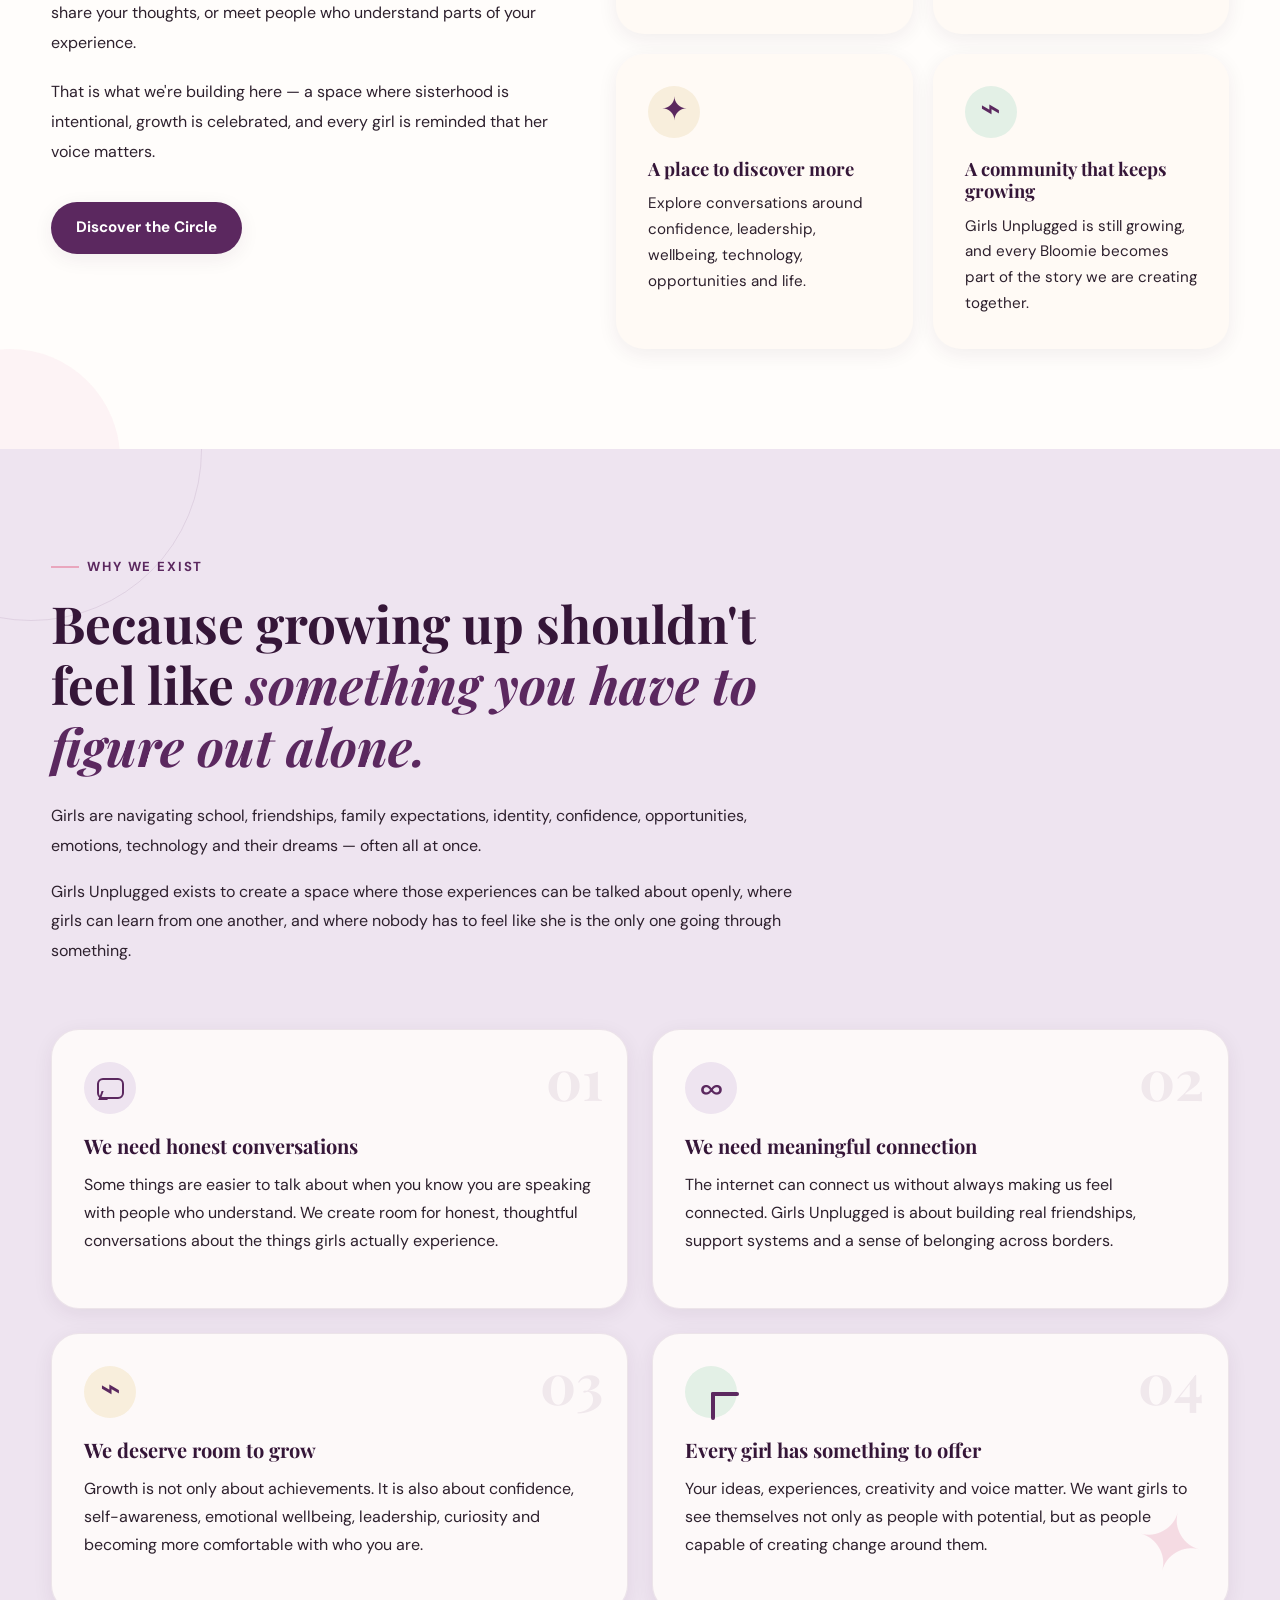
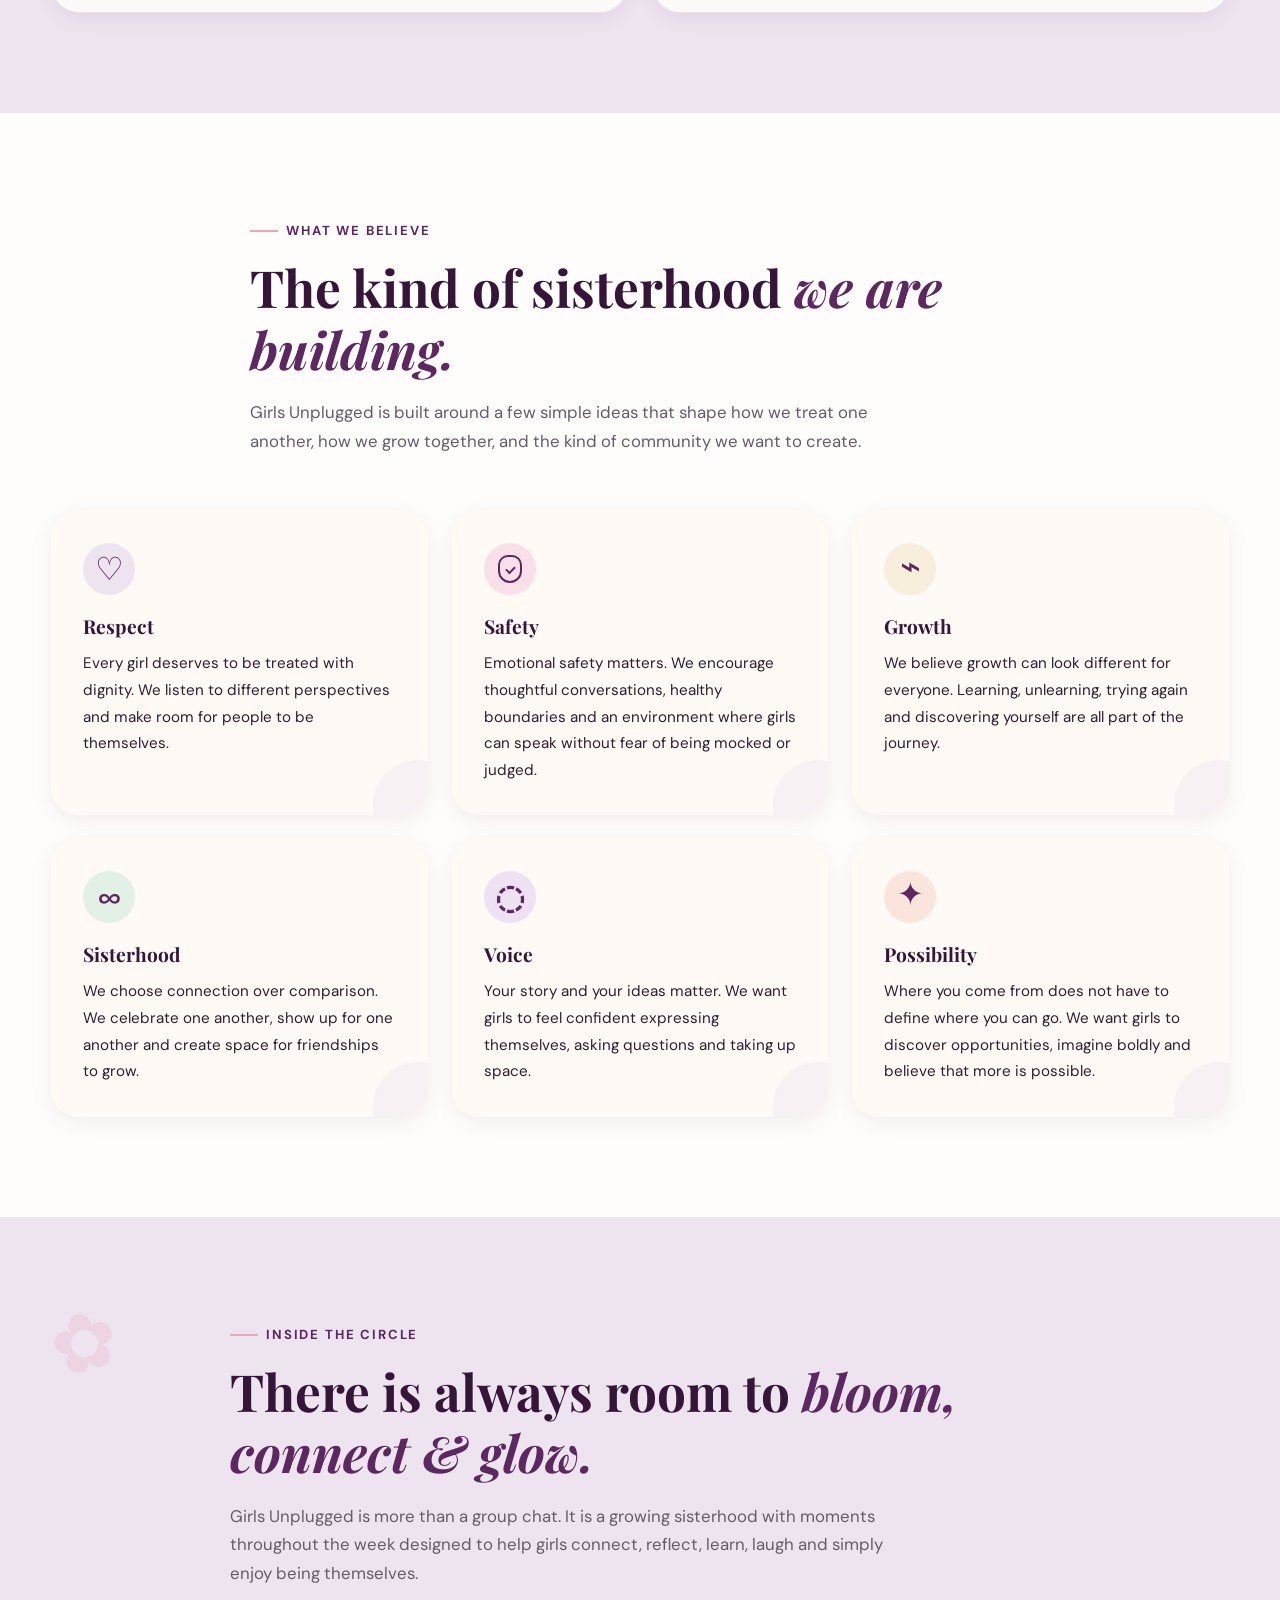
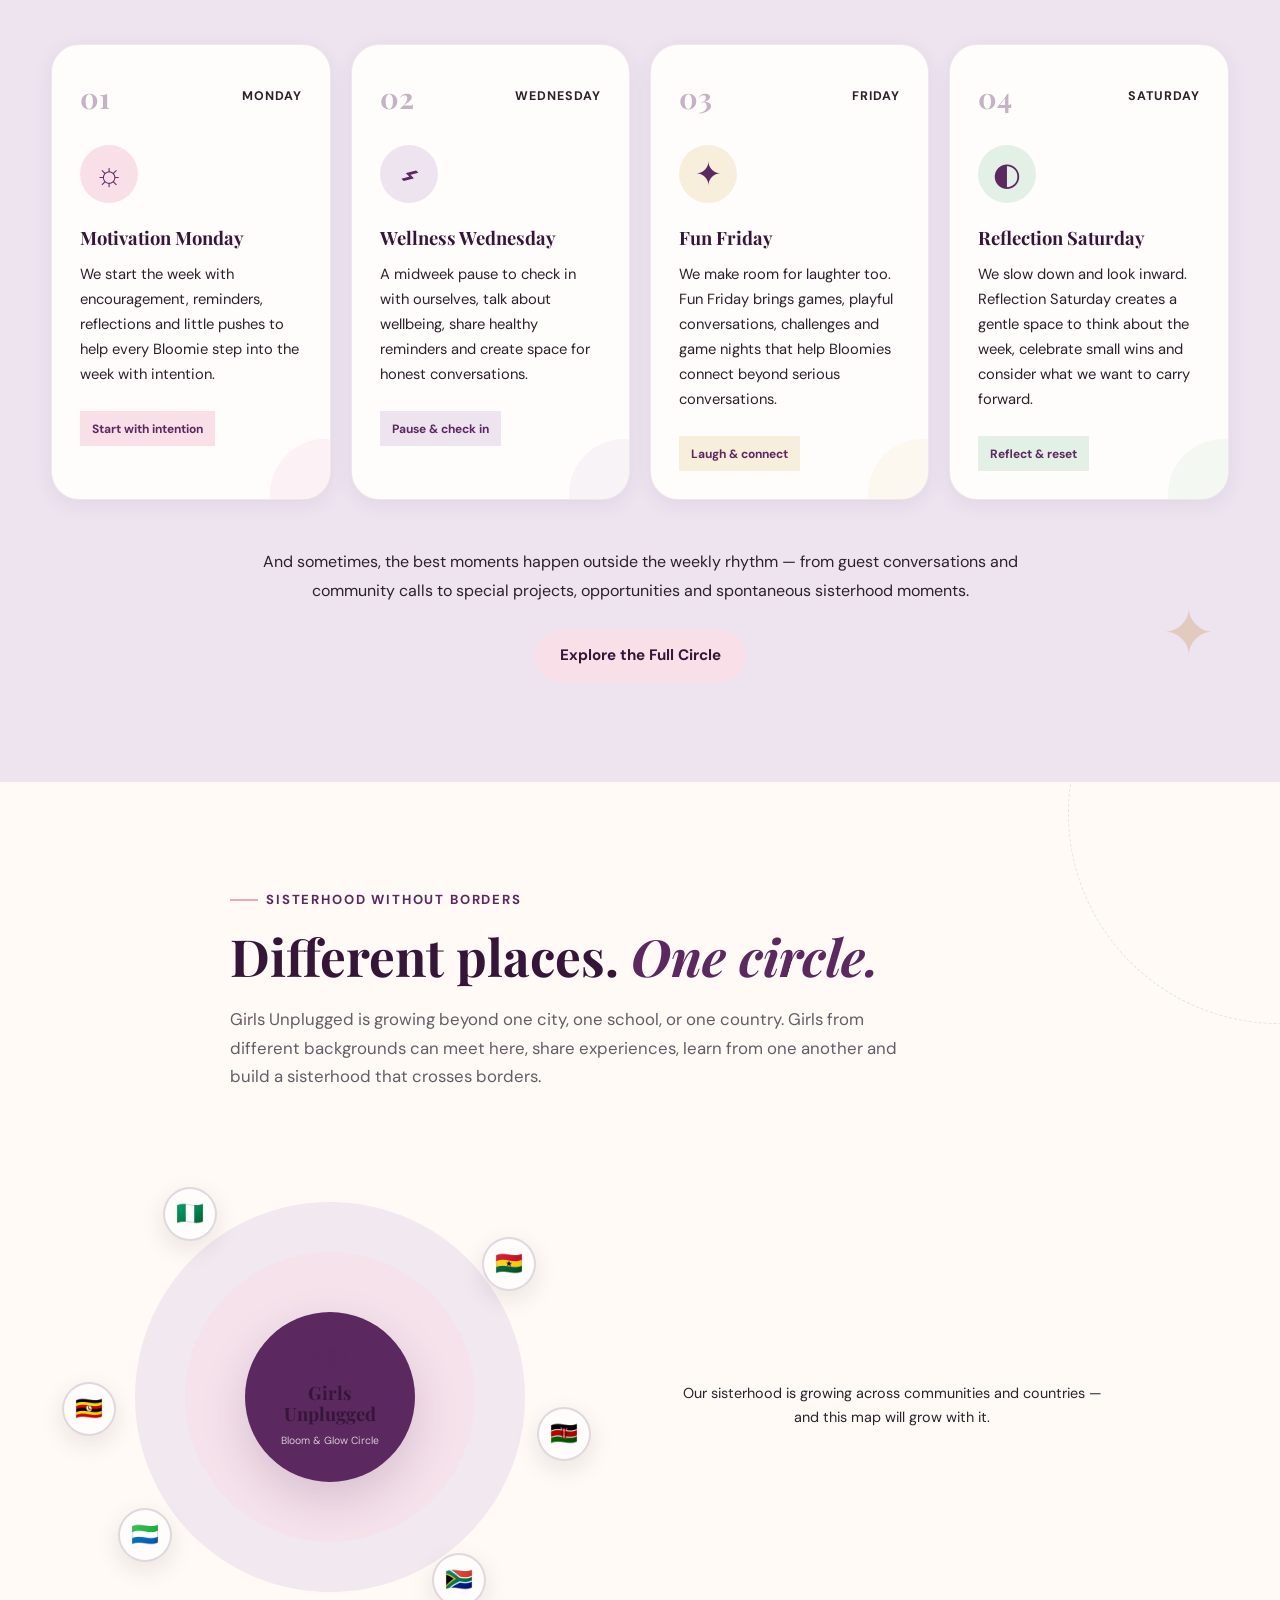
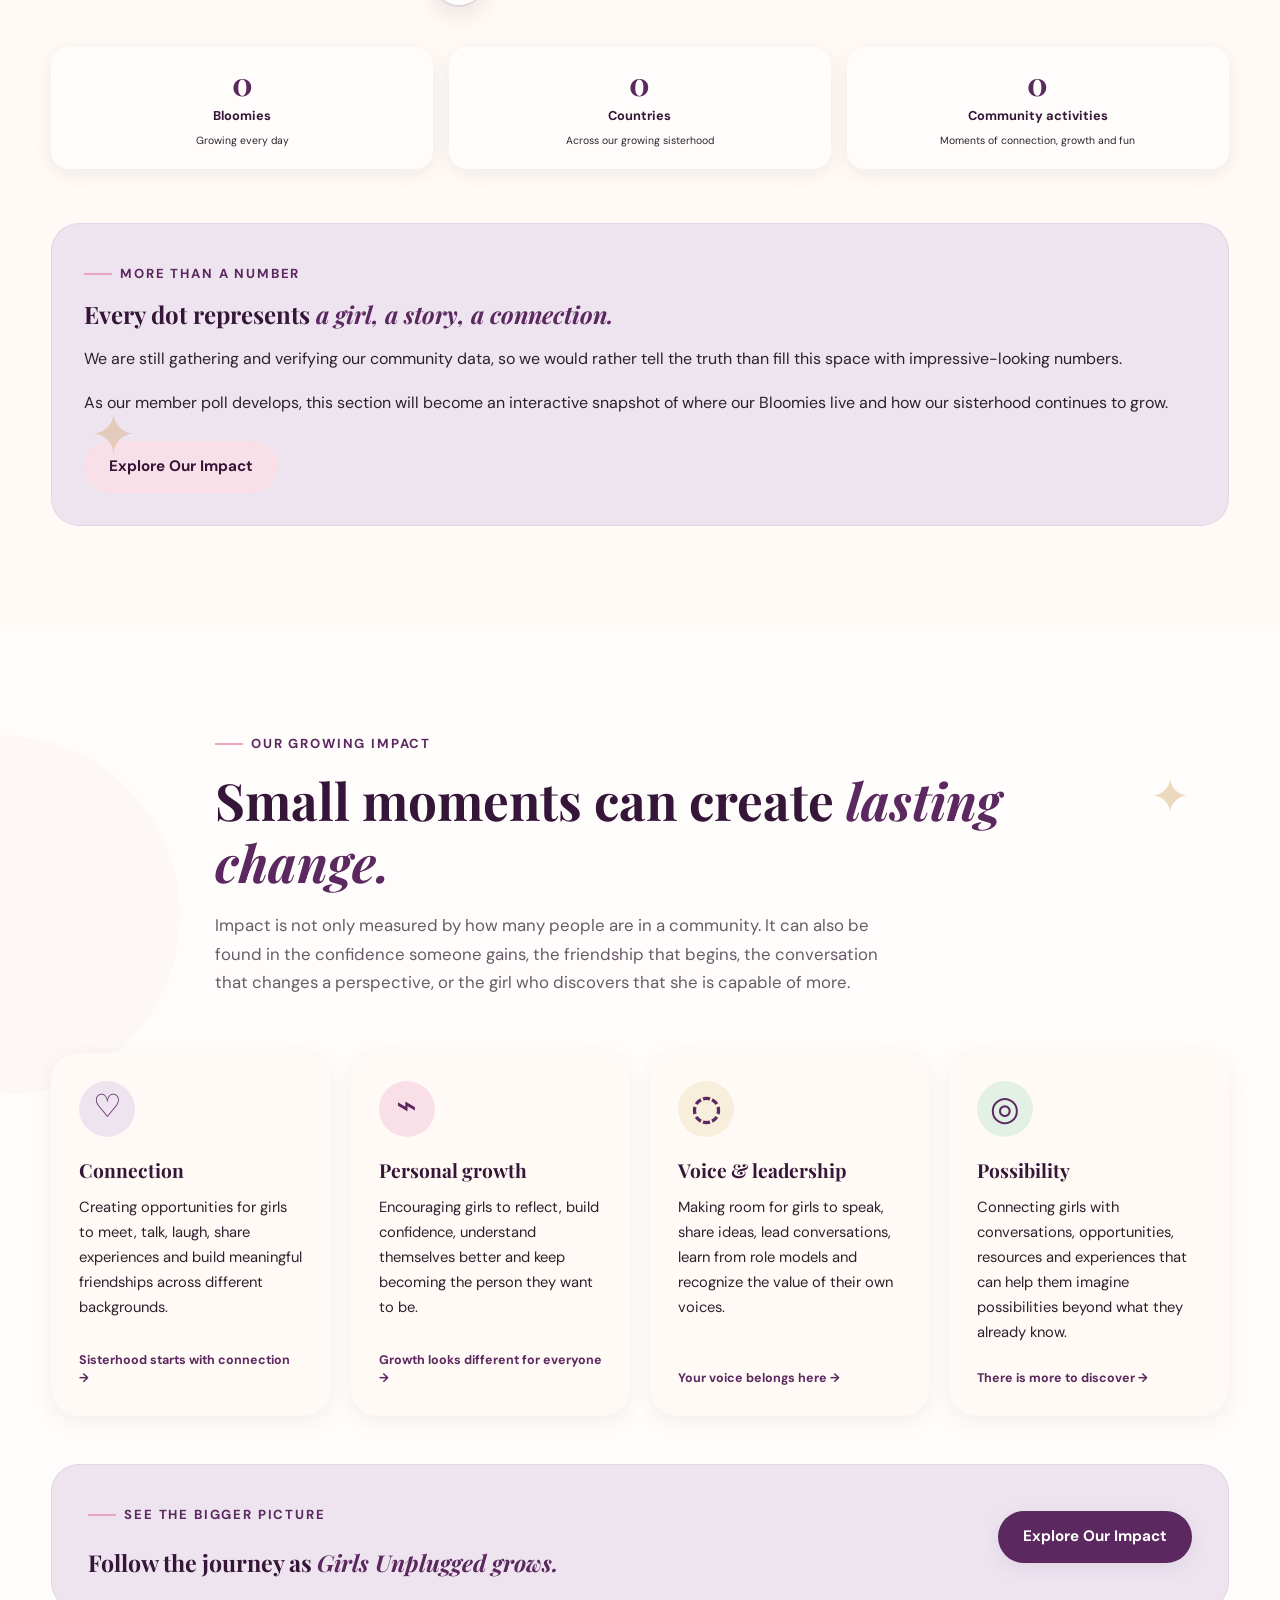
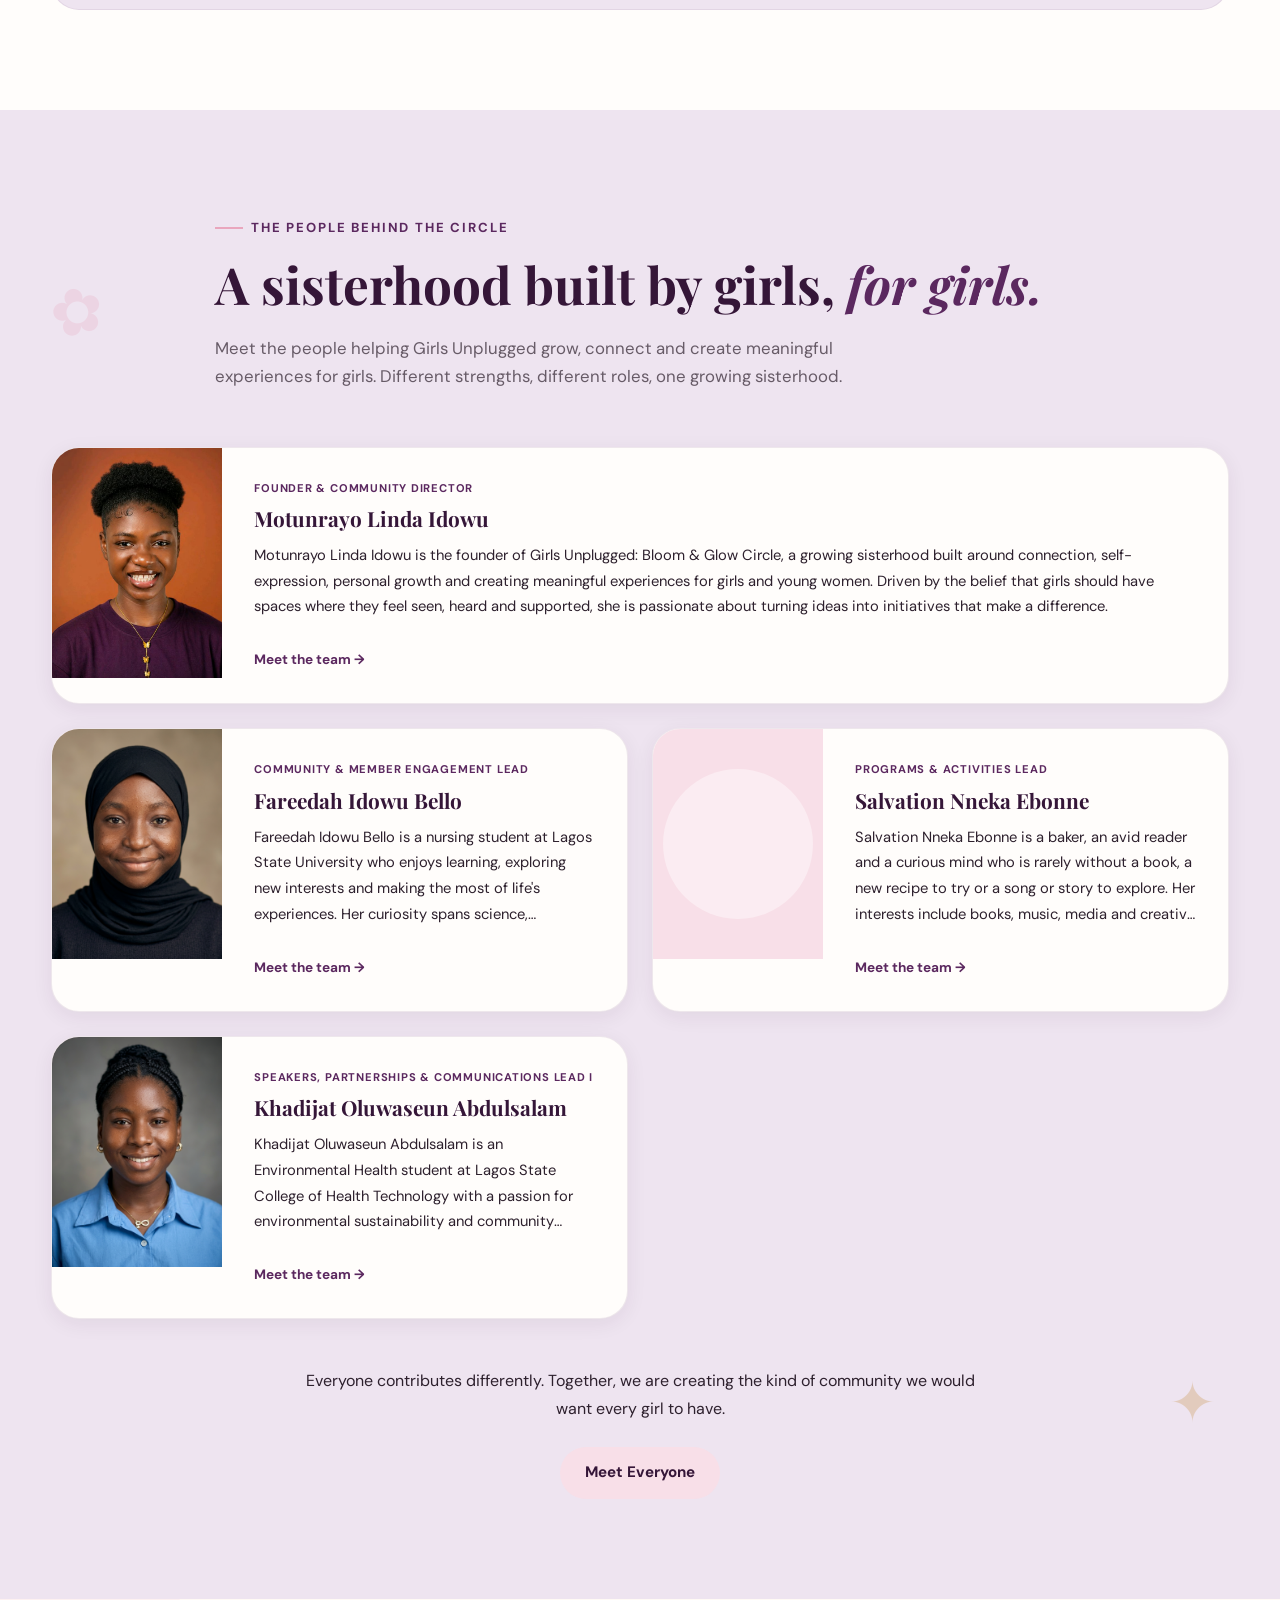
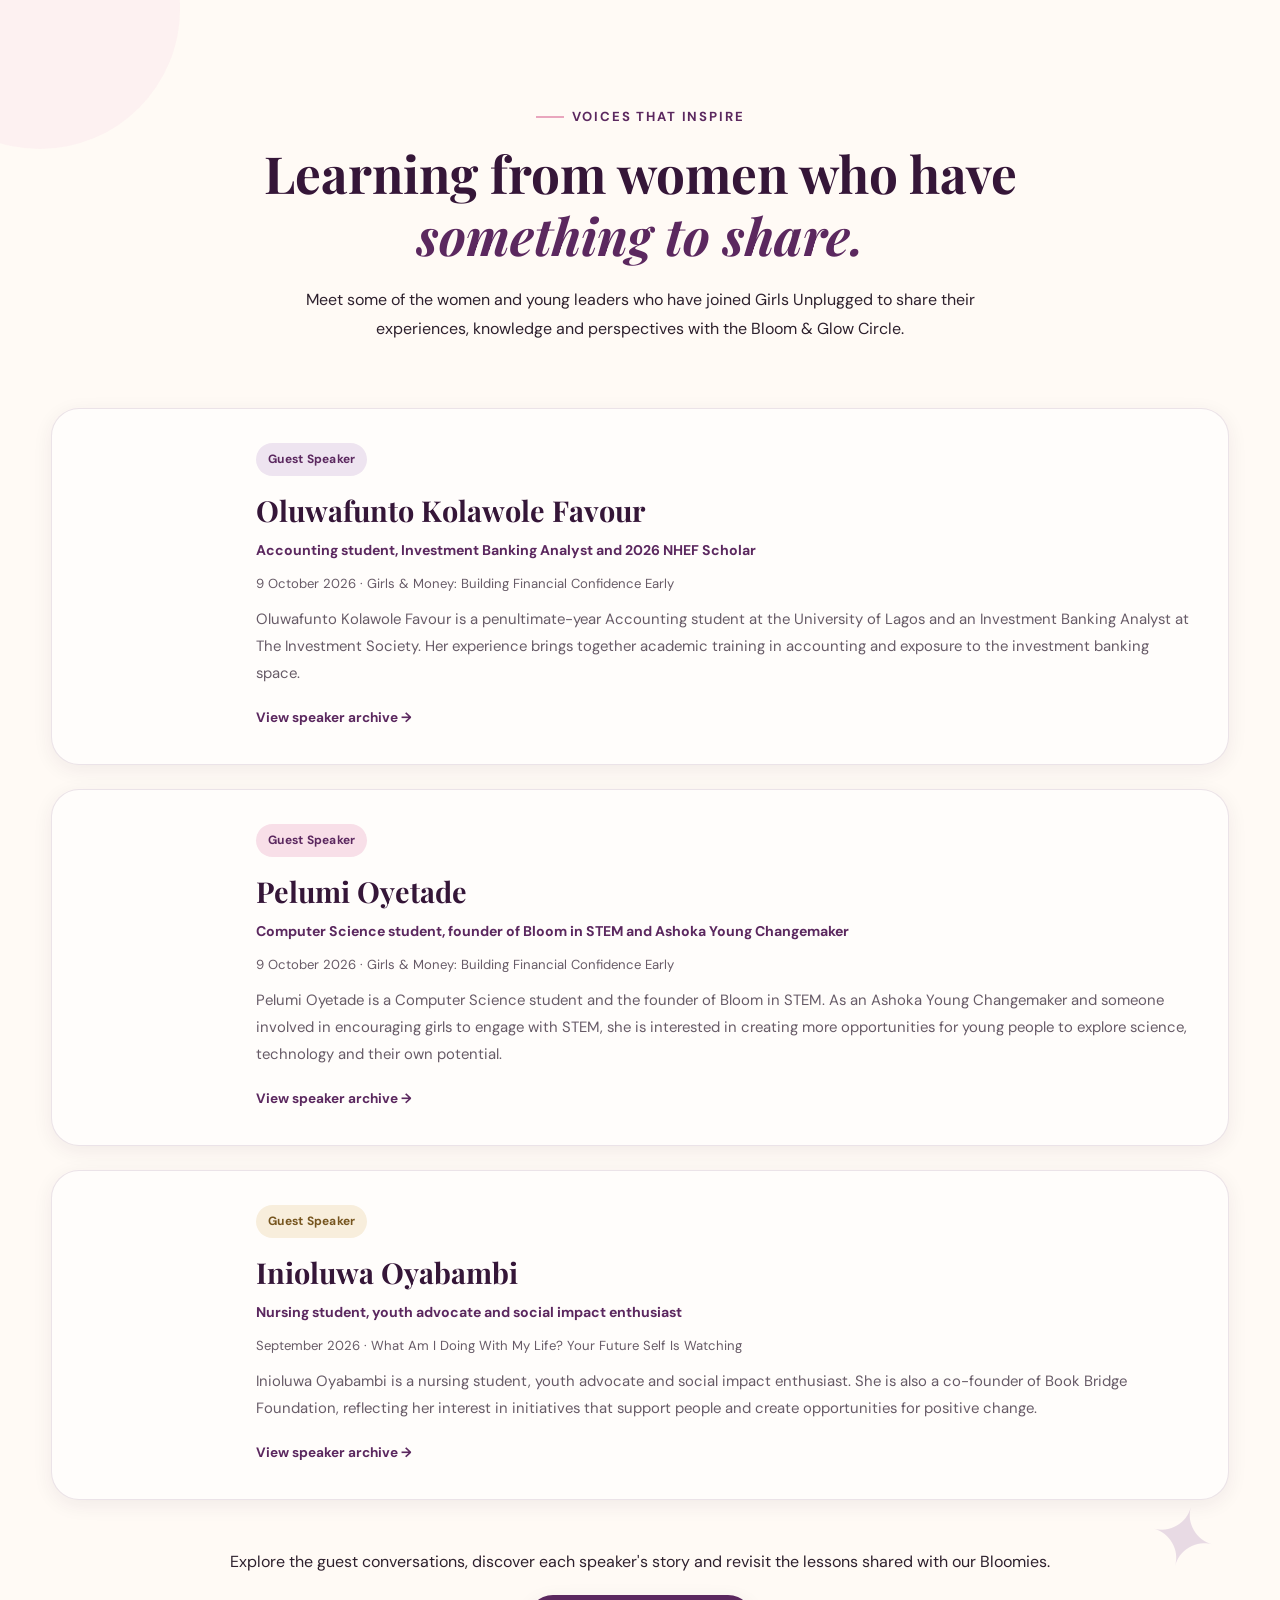
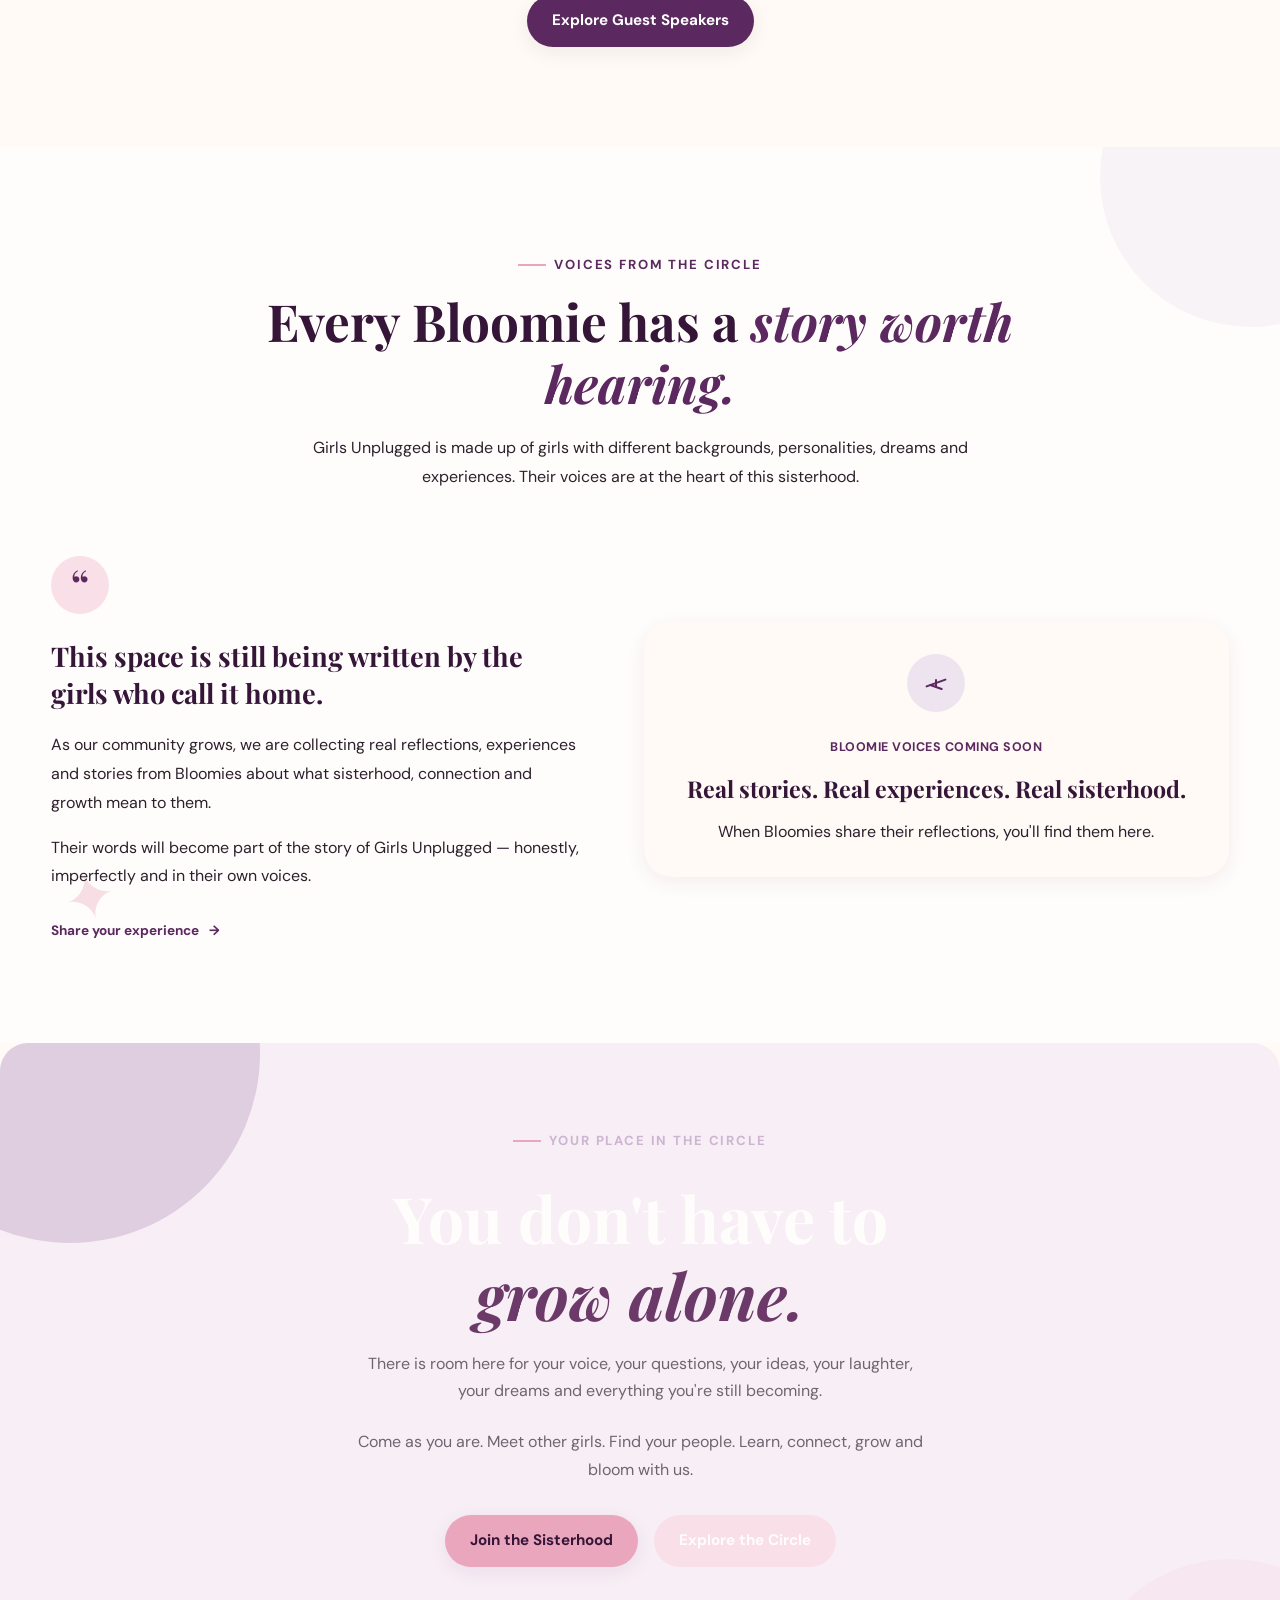
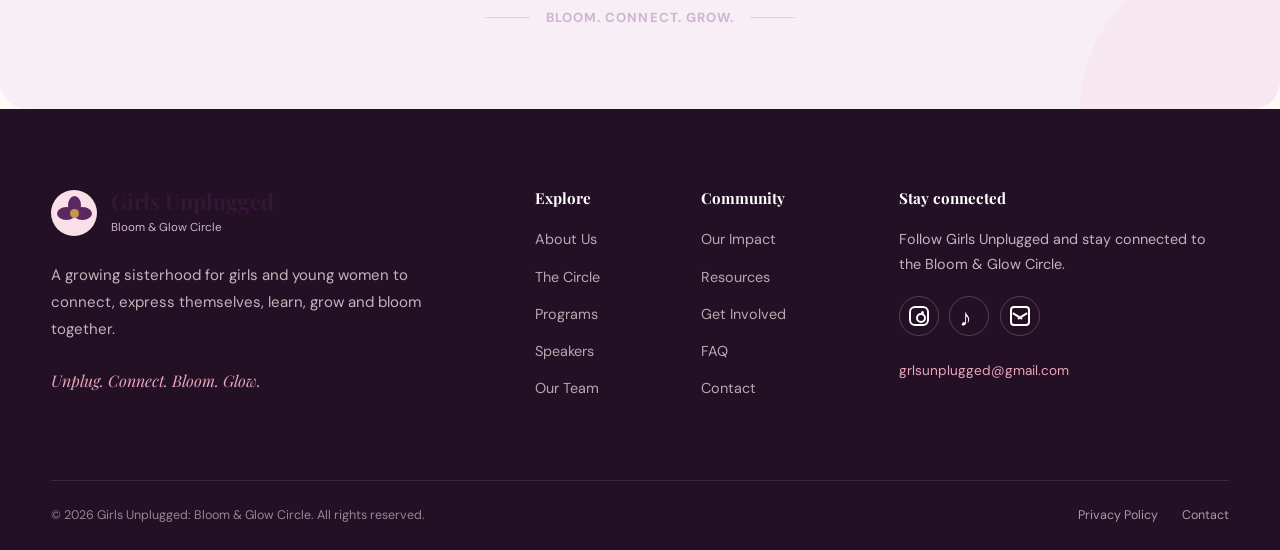
==== commit 11ff4b84: "Update index.html" ====
--- a/index.html
+++ b/index.html
@@ -1092,7 +1092,7 @@
         <div class="team-preview-image">
           <img
             class="team-preview-photo"
-            src="images/team/salvation-nneka-ebonne.jpeg"
+            src="images/team/salvation-nneka-ebonne.jpg"
             alt="Portrait of Salvation Nneka Ebonne"
             loading="lazy"
             onerror="this.remove()"
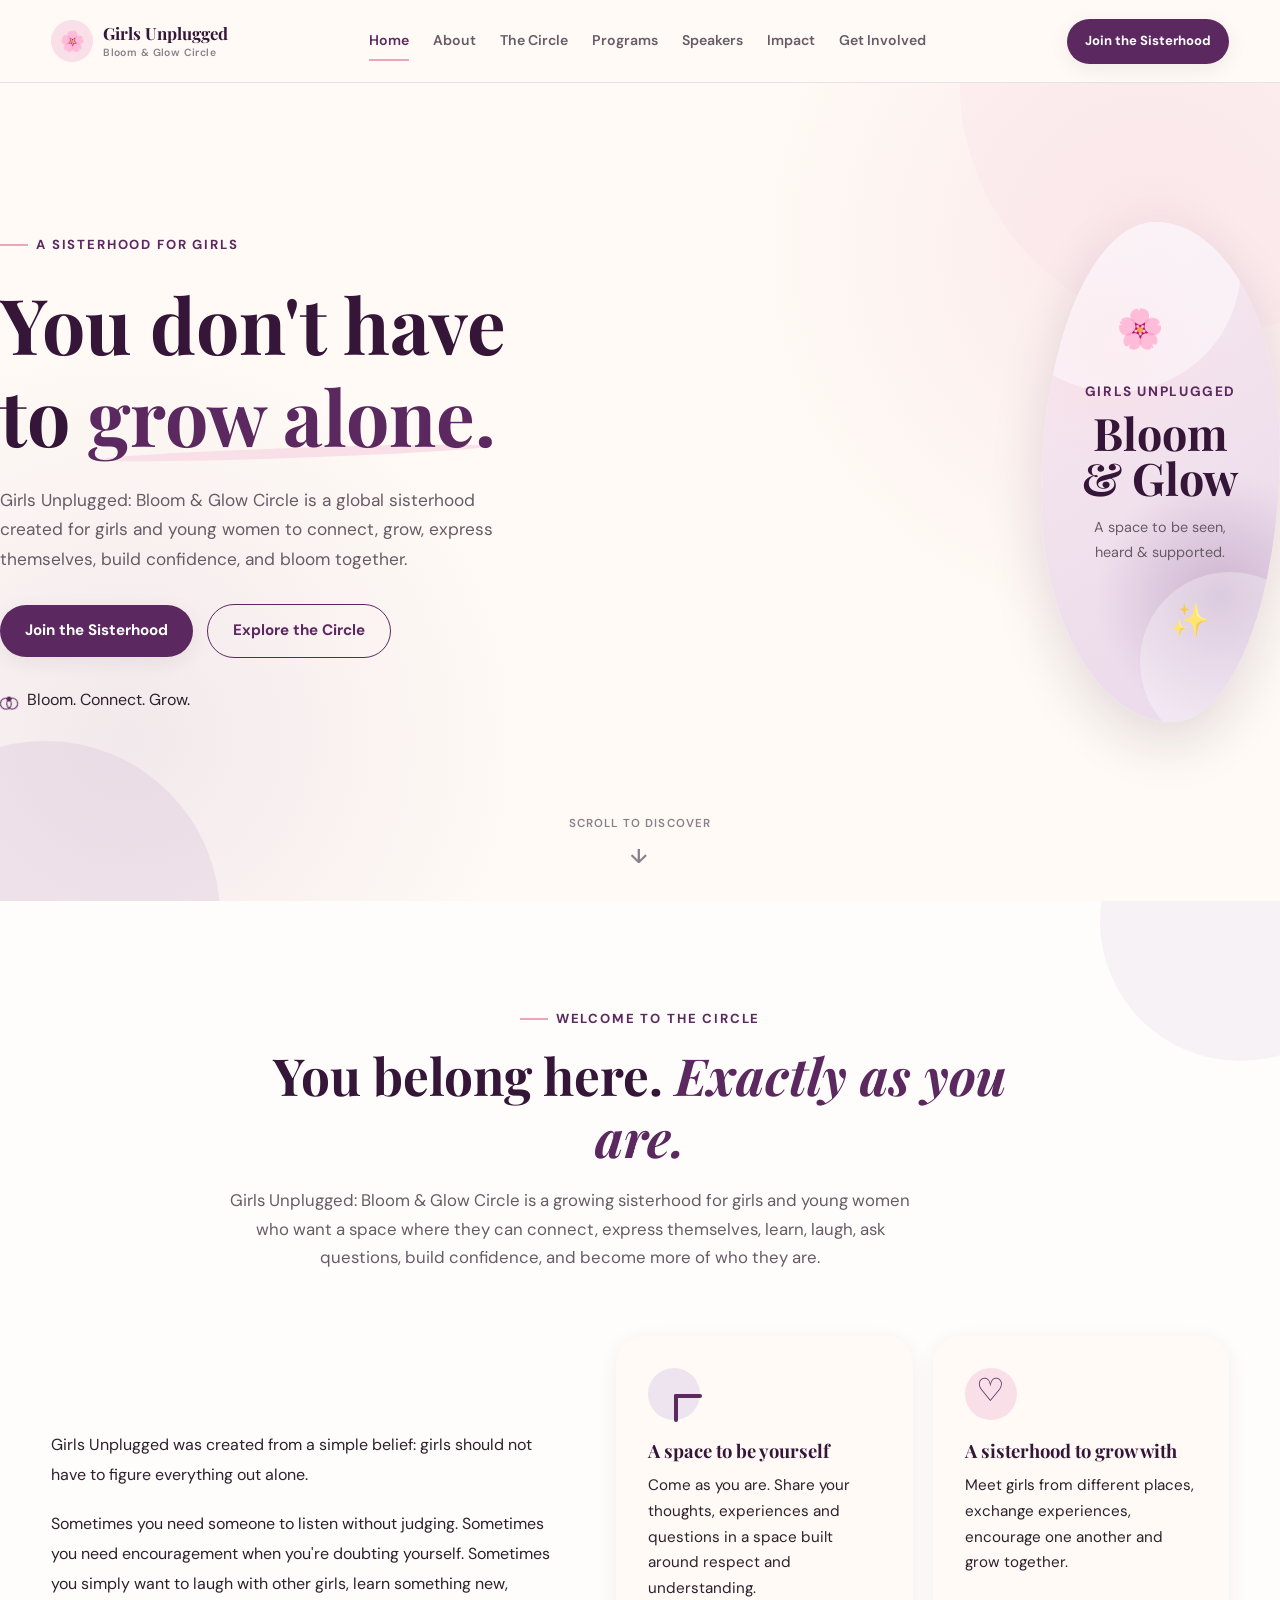
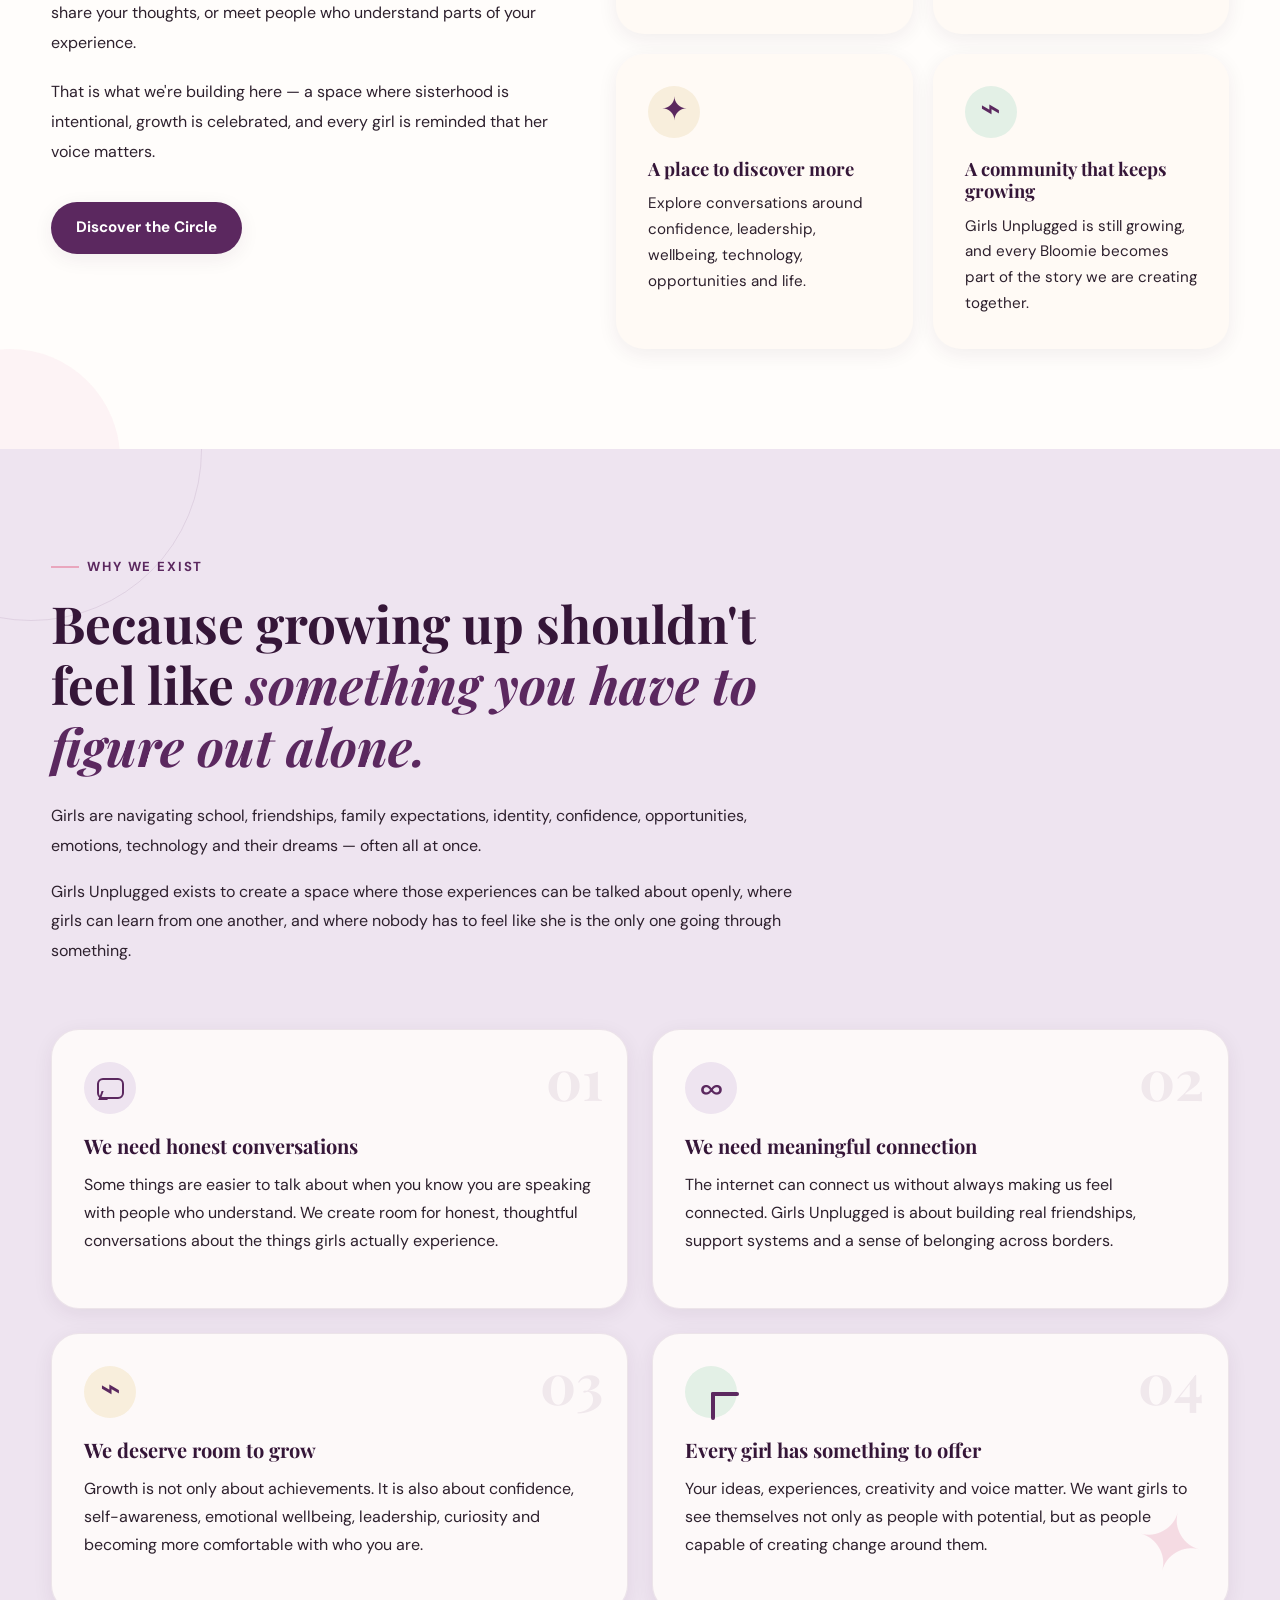
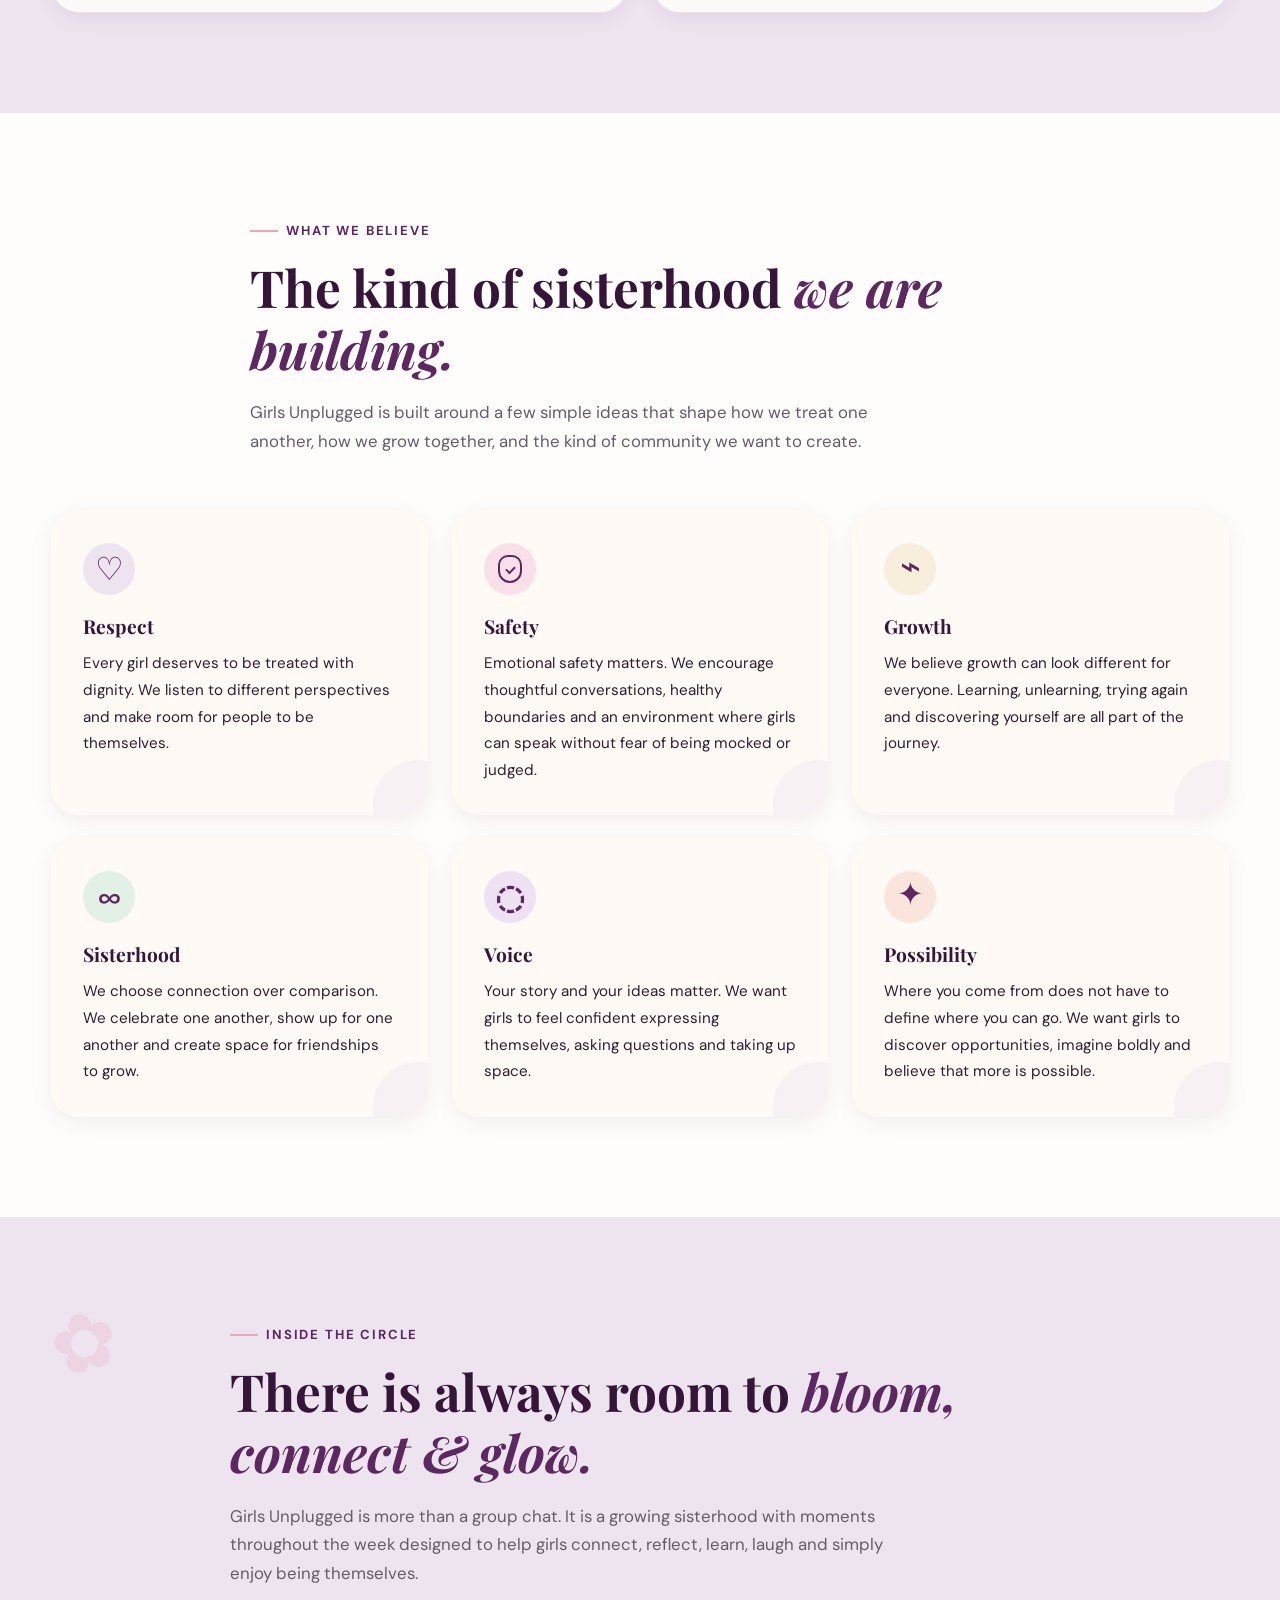
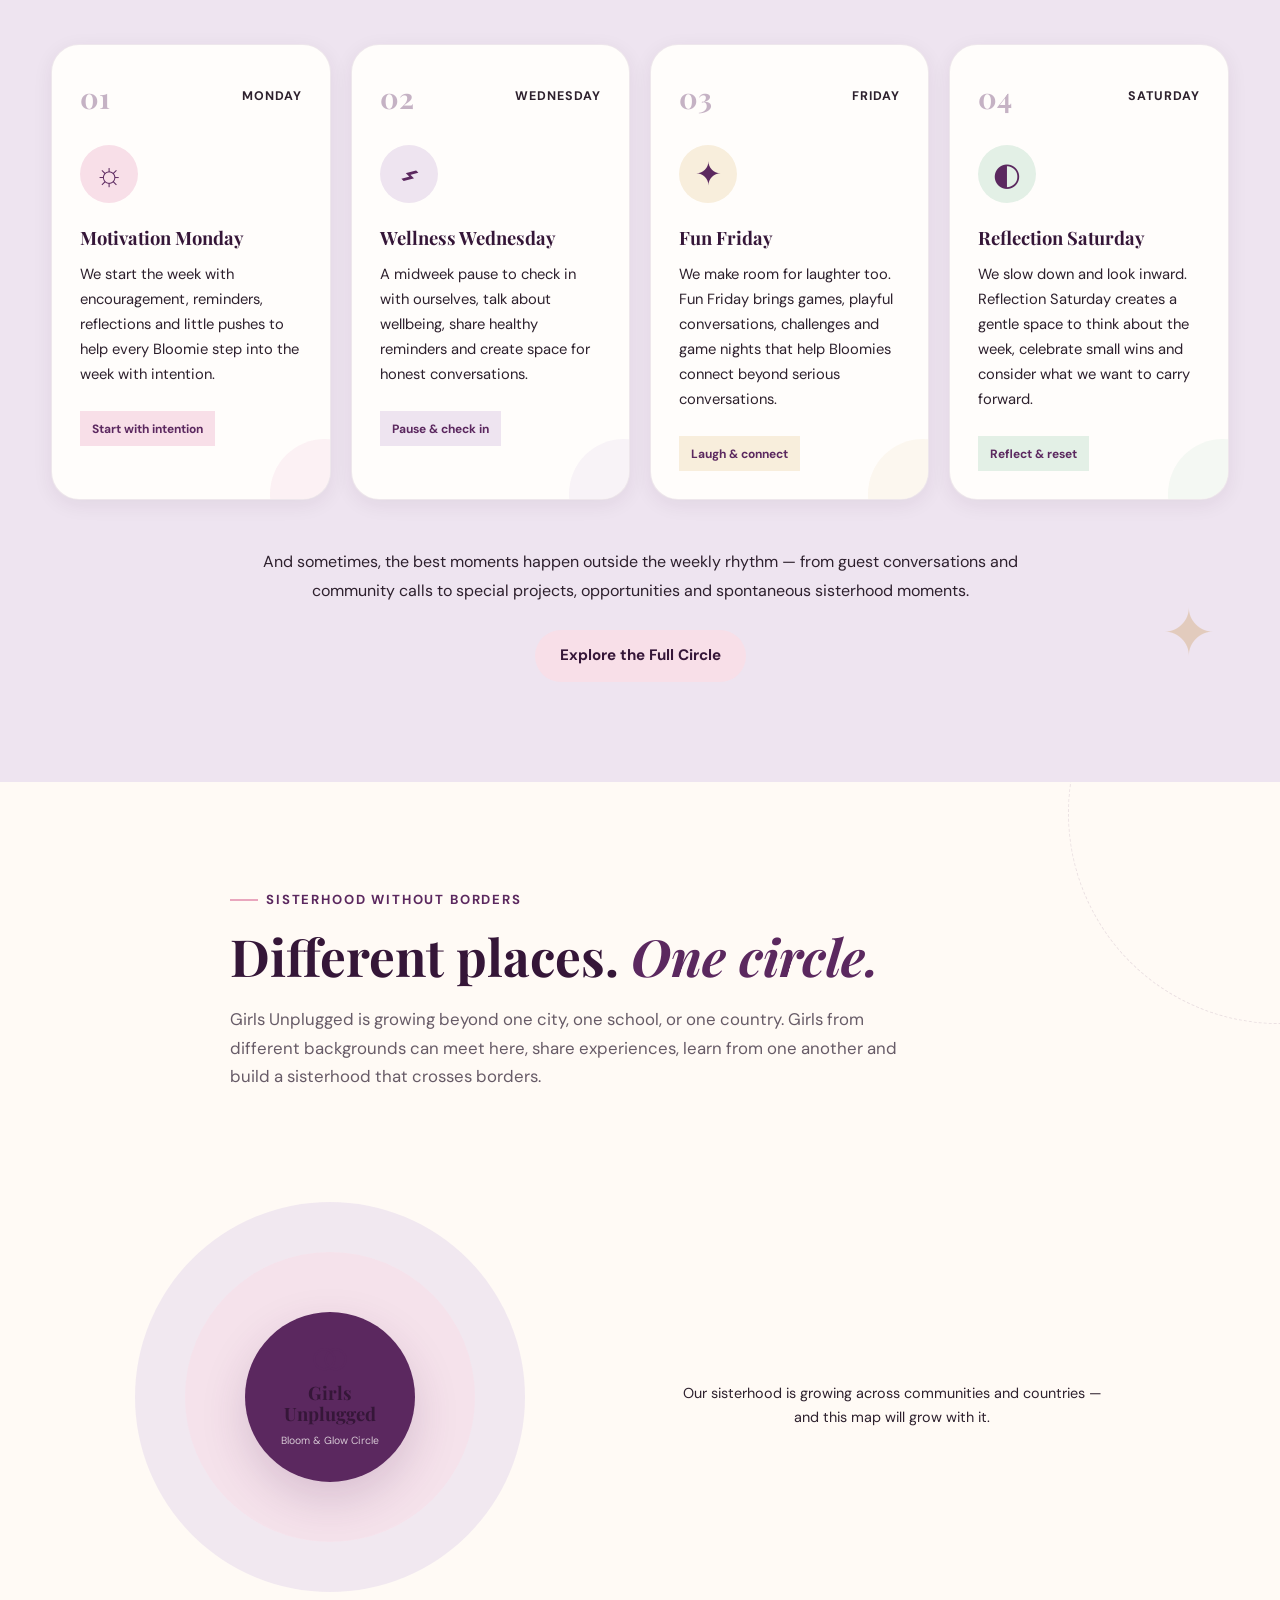
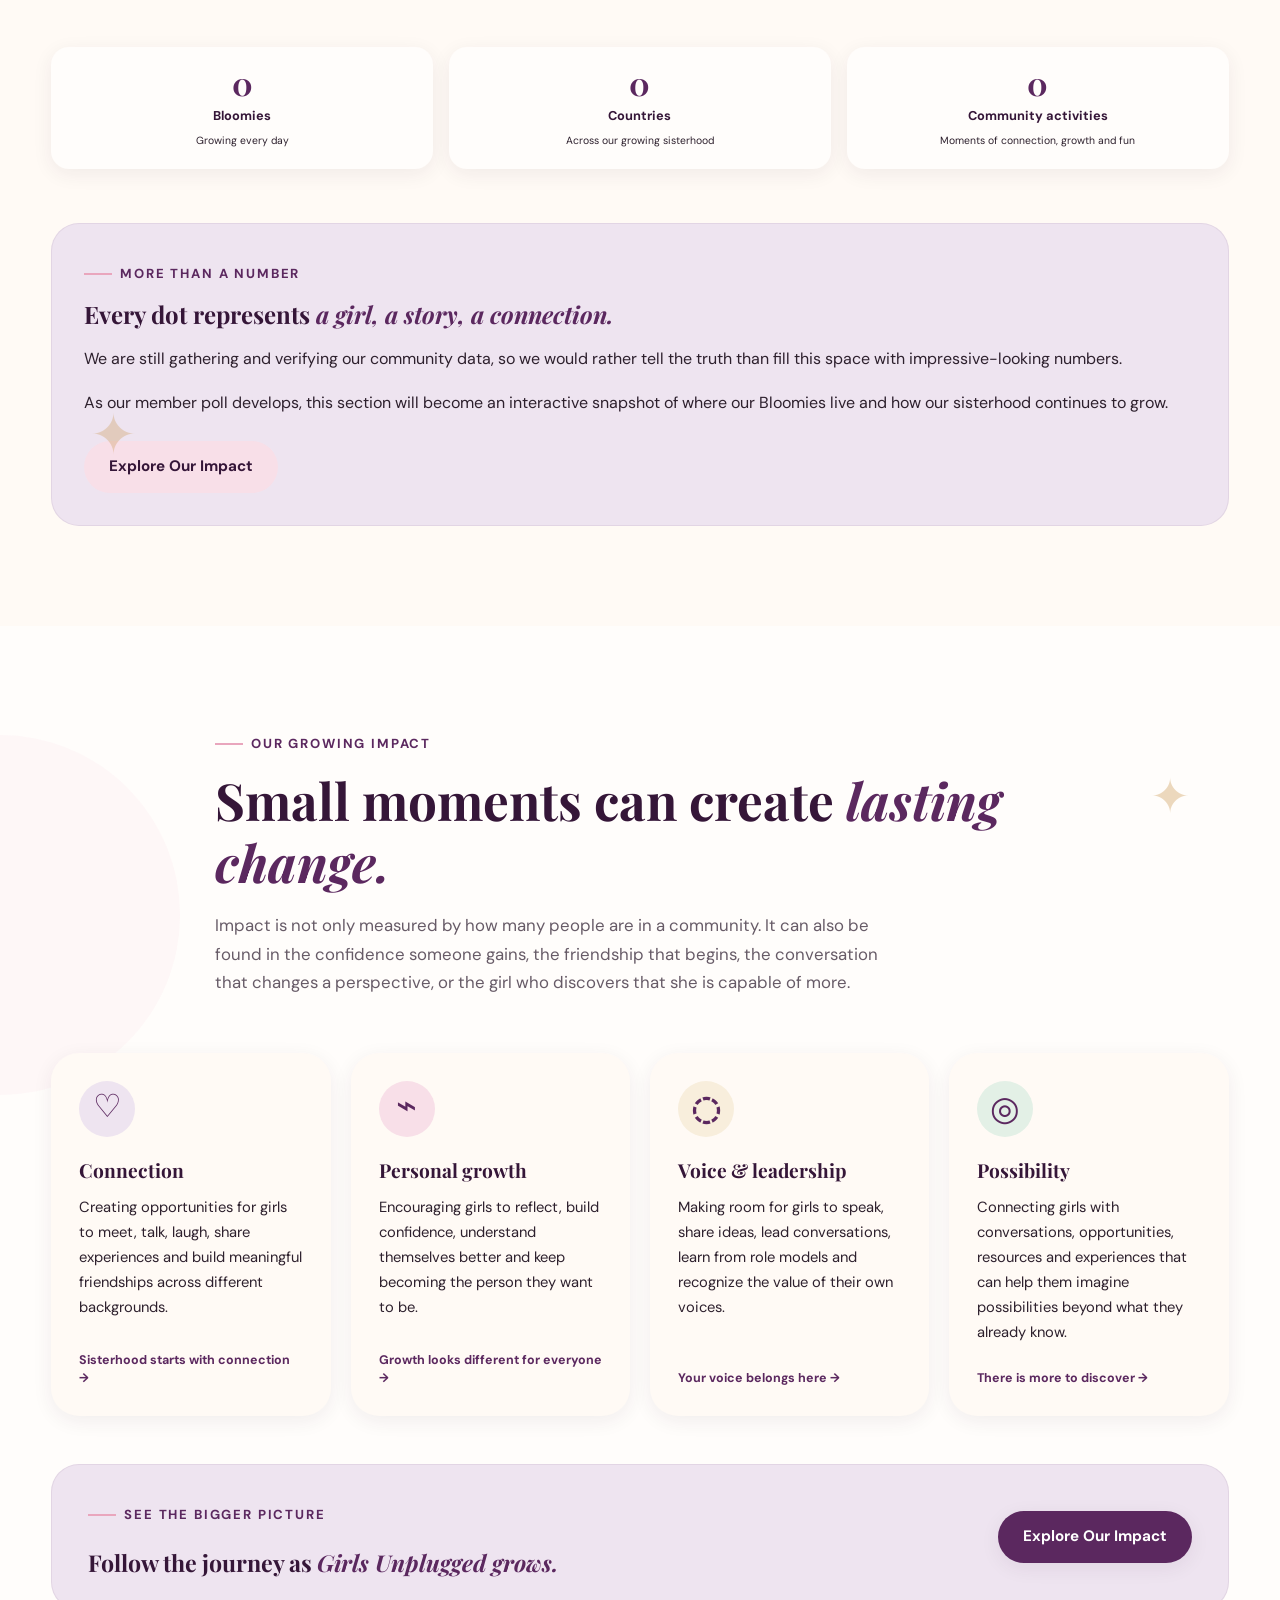
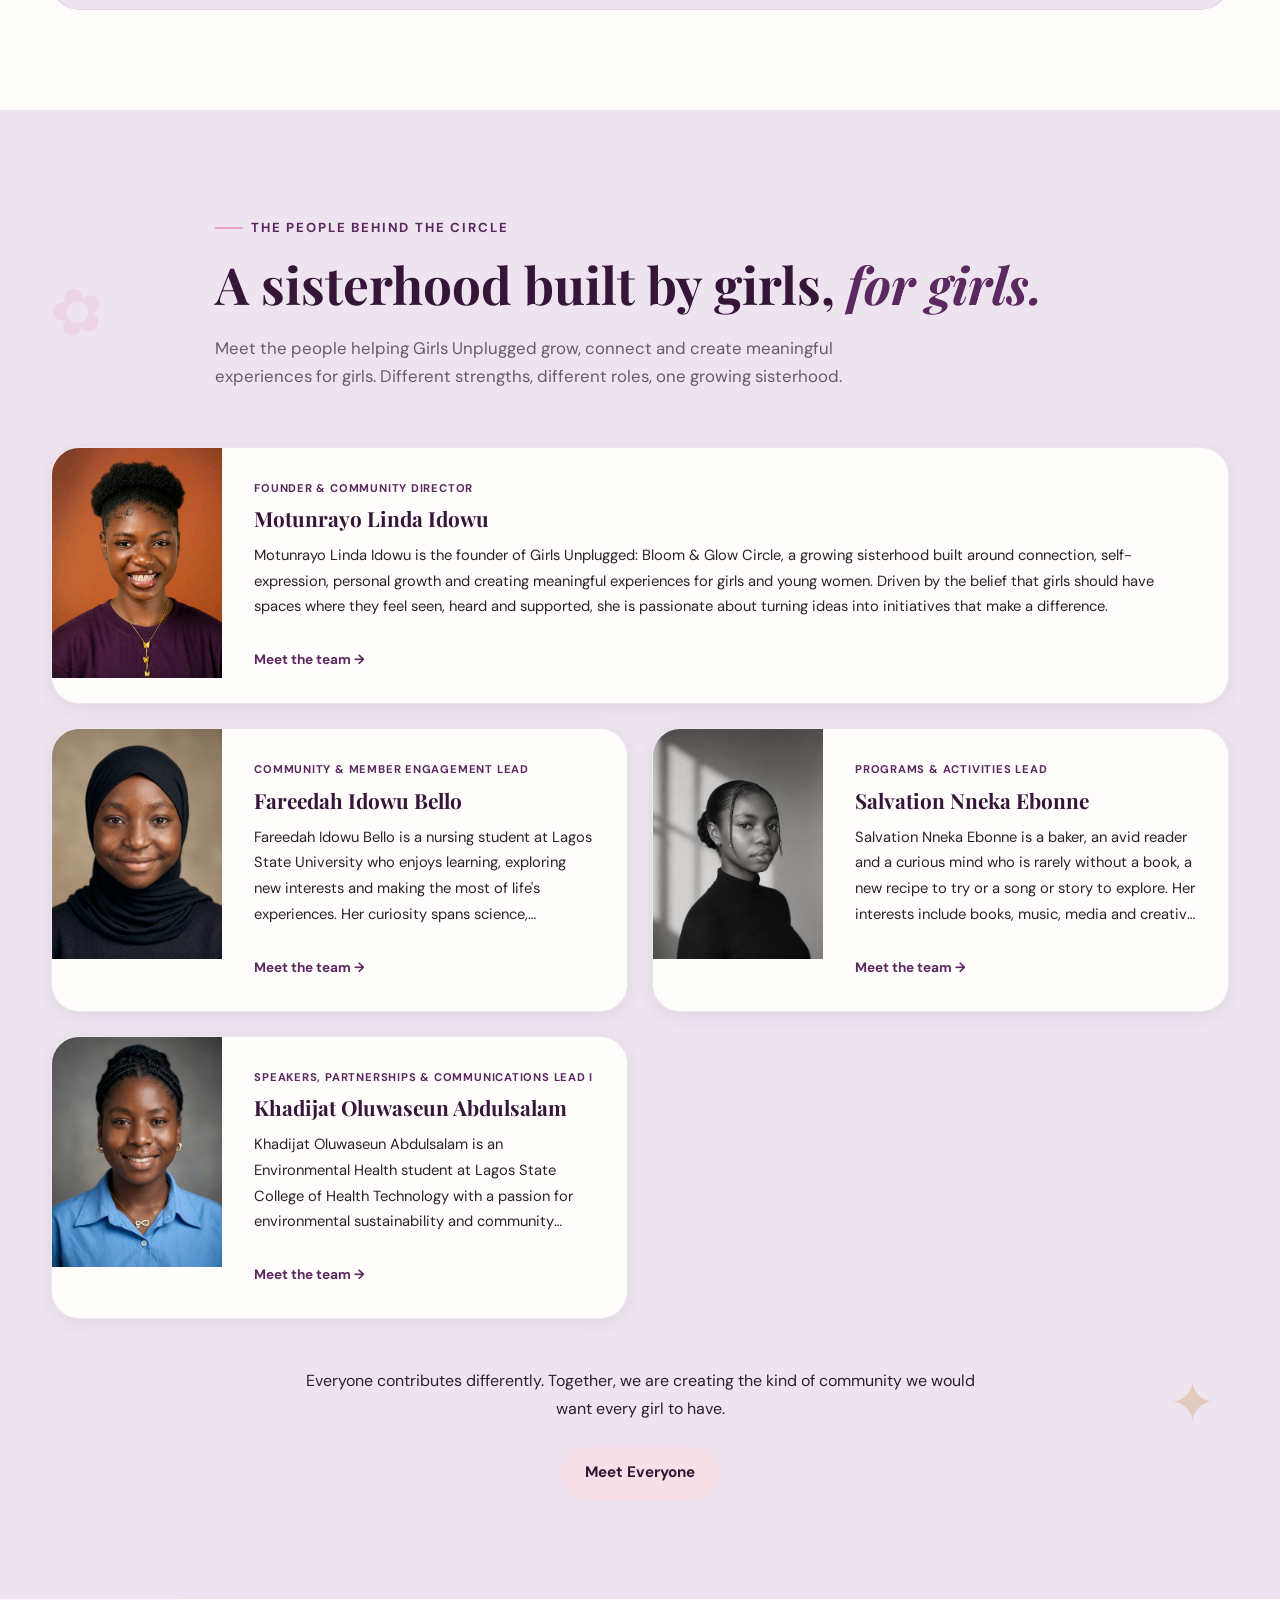
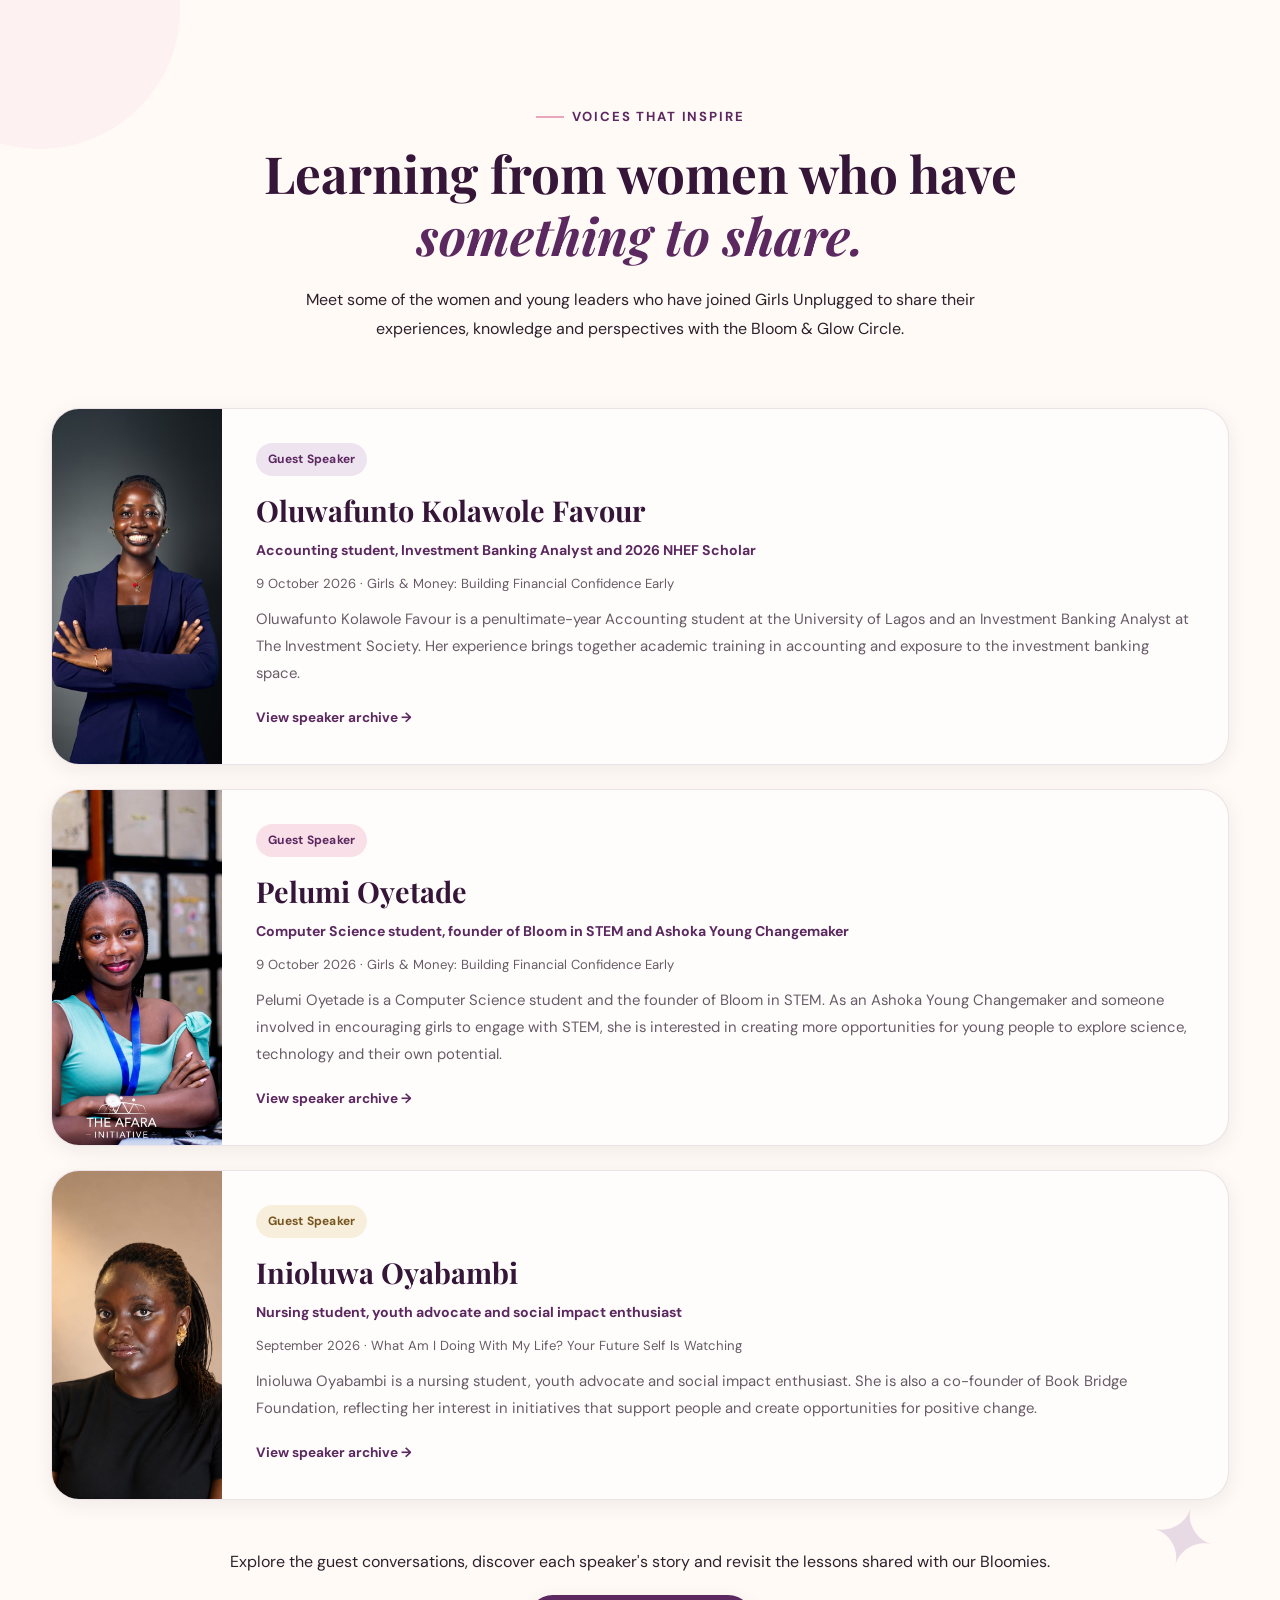
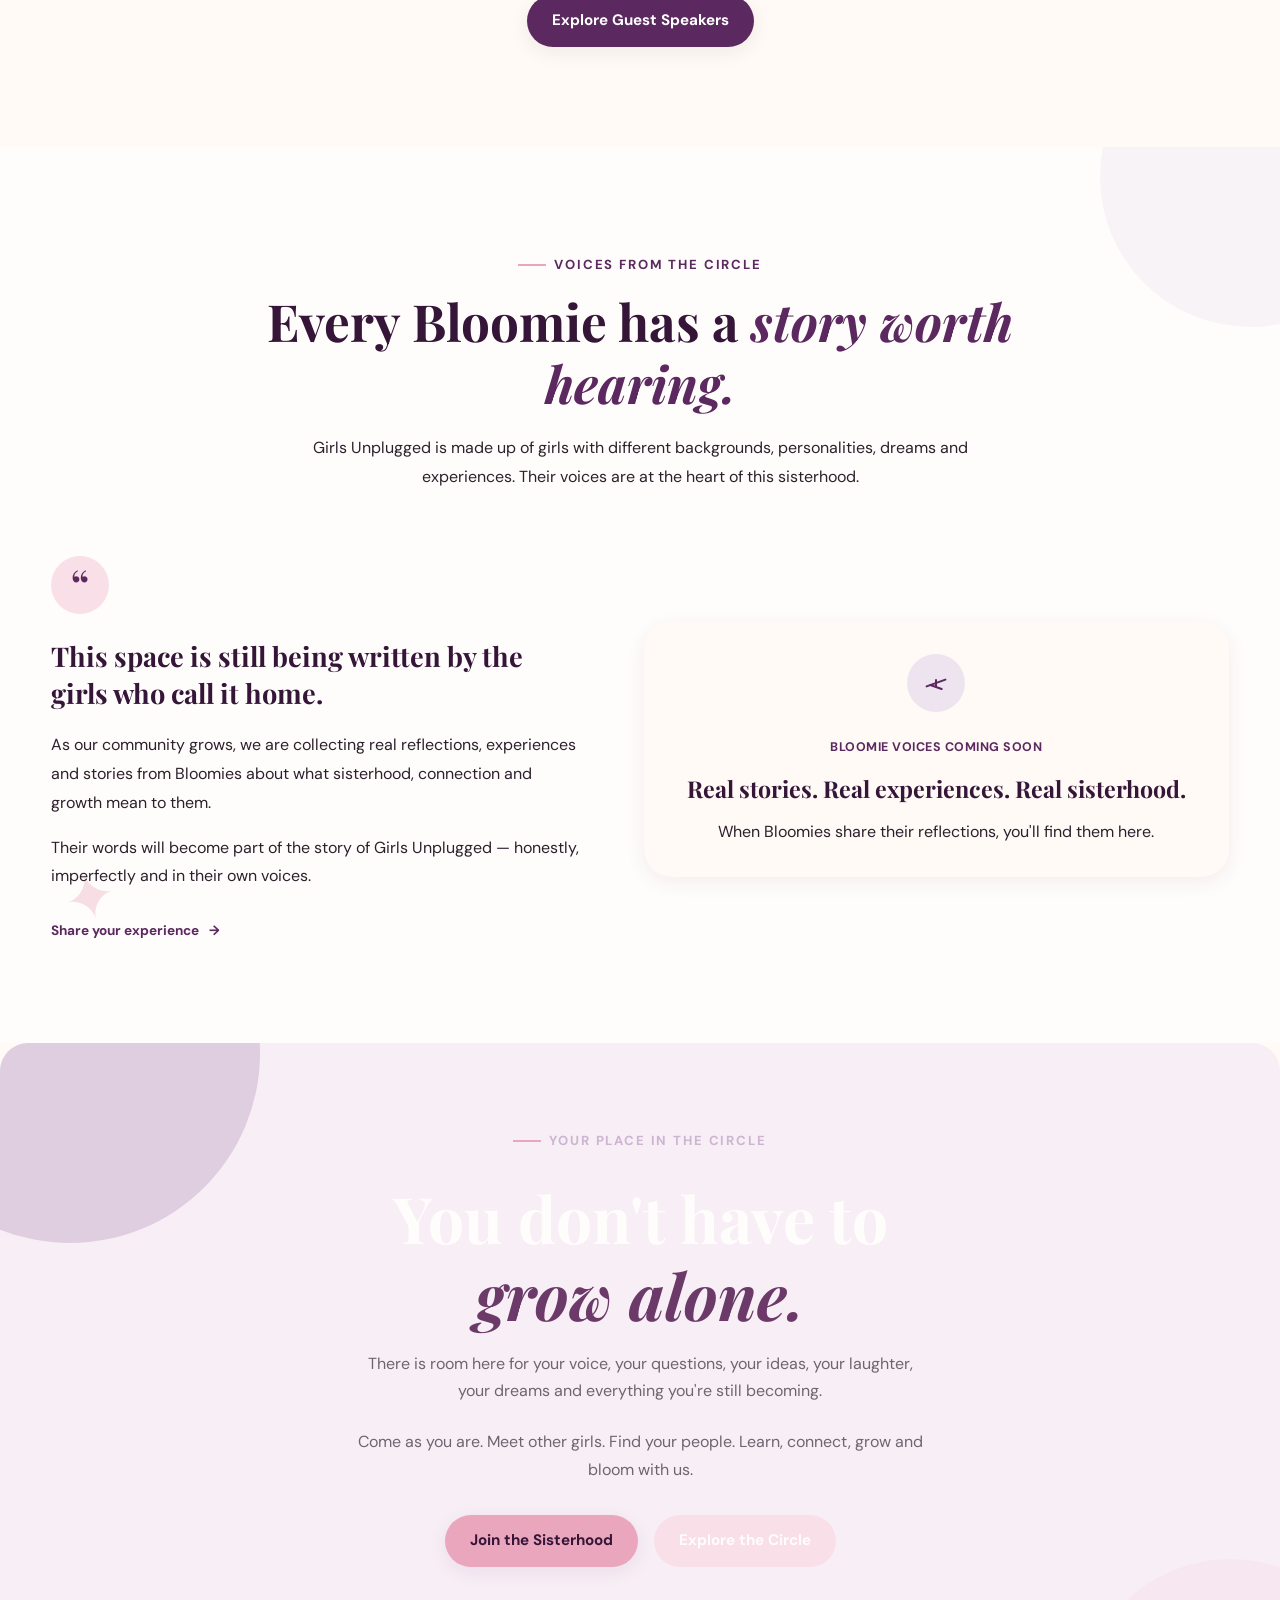
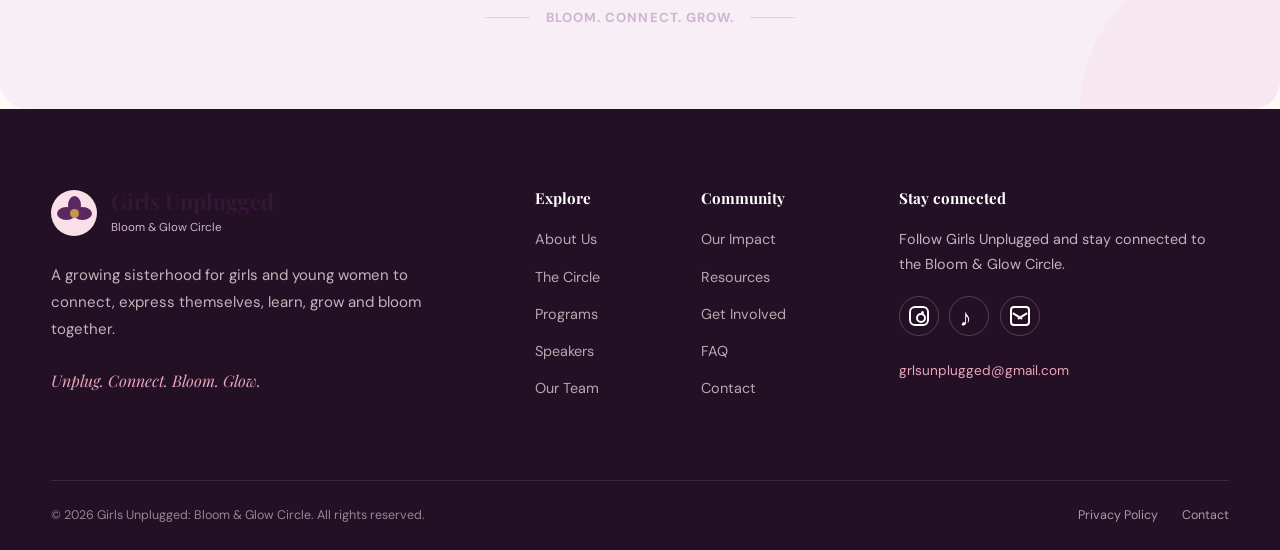
==== commit ebe07f56: "Update index.html" ====
--- a/index.html
+++ b/index.html
@@ -809,13 +809,6 @@
   ></div>
 </div>
 
-
-              <span class="border-dot border-dot-one">🇳🇬</span>
-              <span class="border-dot border-dot-two">🇬🇭</span>
-              <span class="border-dot border-dot-three">🇰🇪</span>
-              <span class="border-dot border-dot-four">🇿🇦</span>
-              <span class="border-dot border-dot-five">🇸🇱</span>
-              <span class="border-dot border-dot-six">🇺🇬</span>
             </div>
 
             <p class="borders-caption">
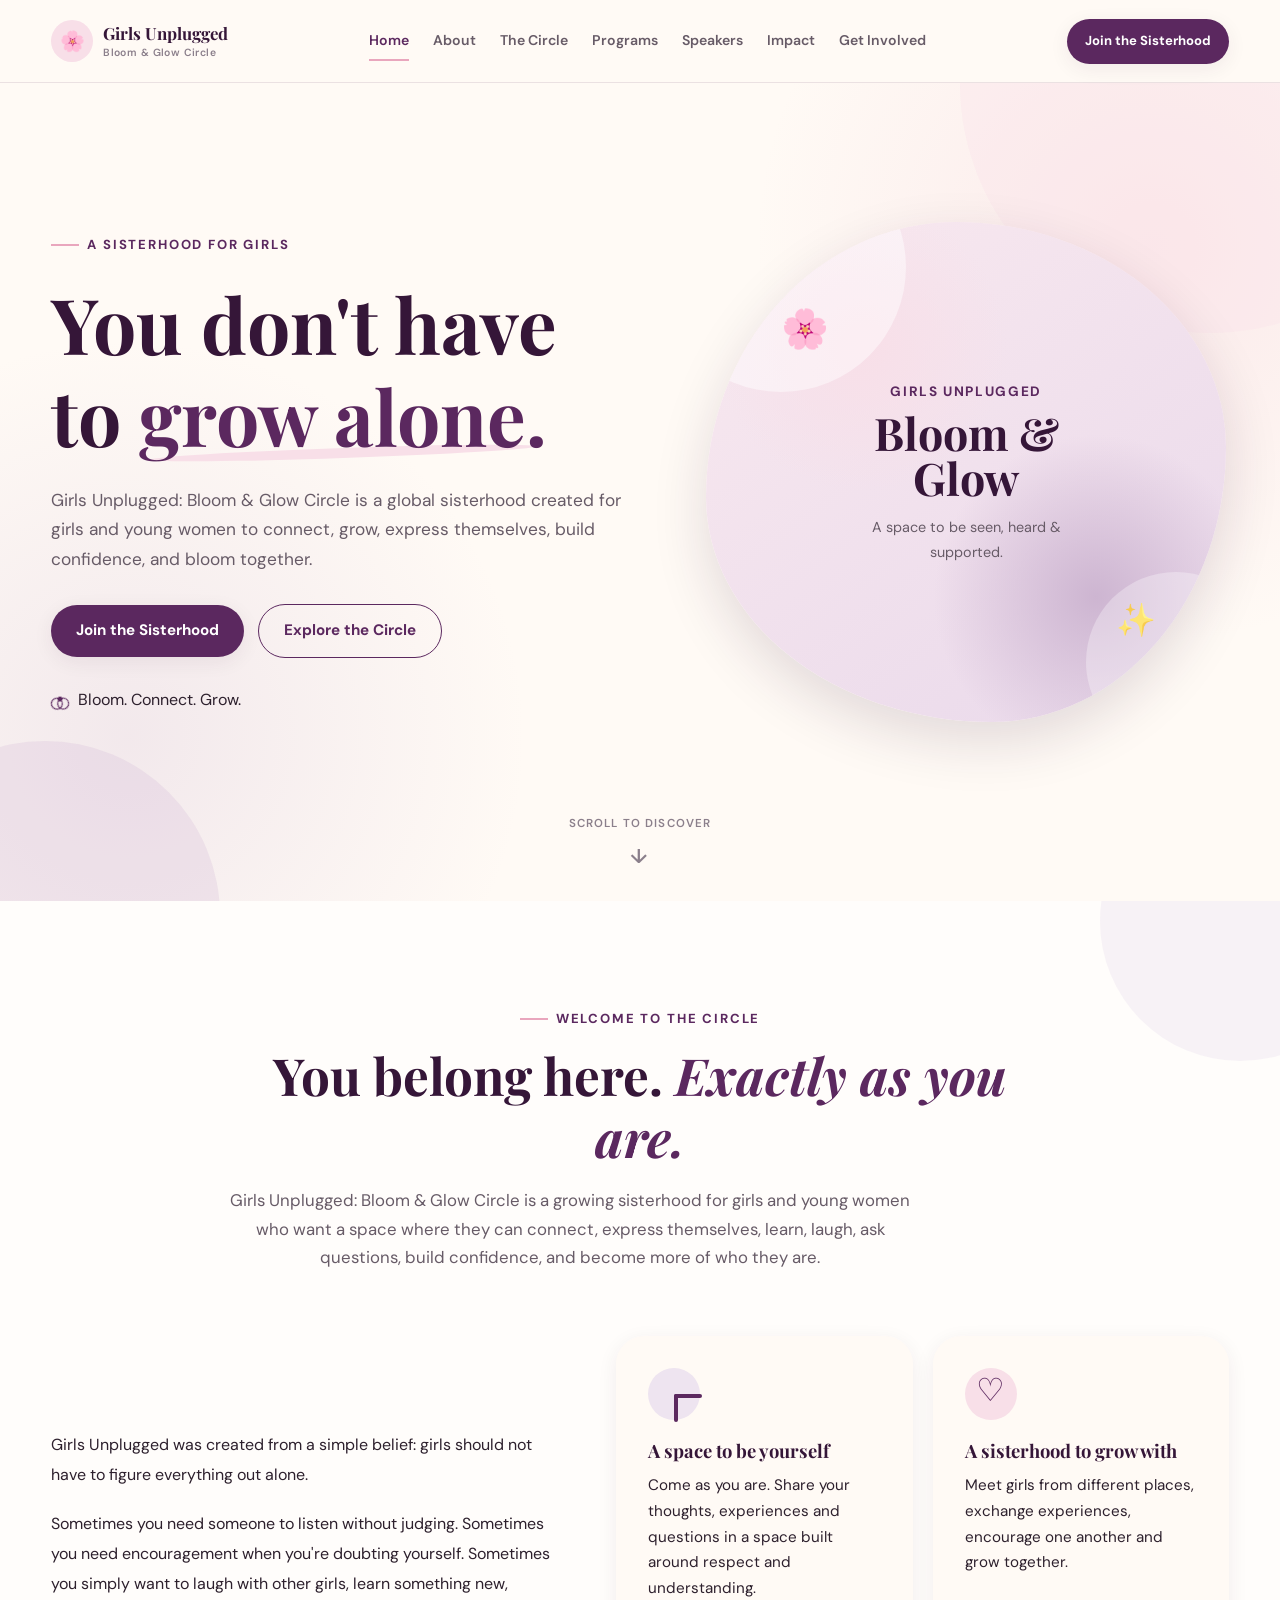
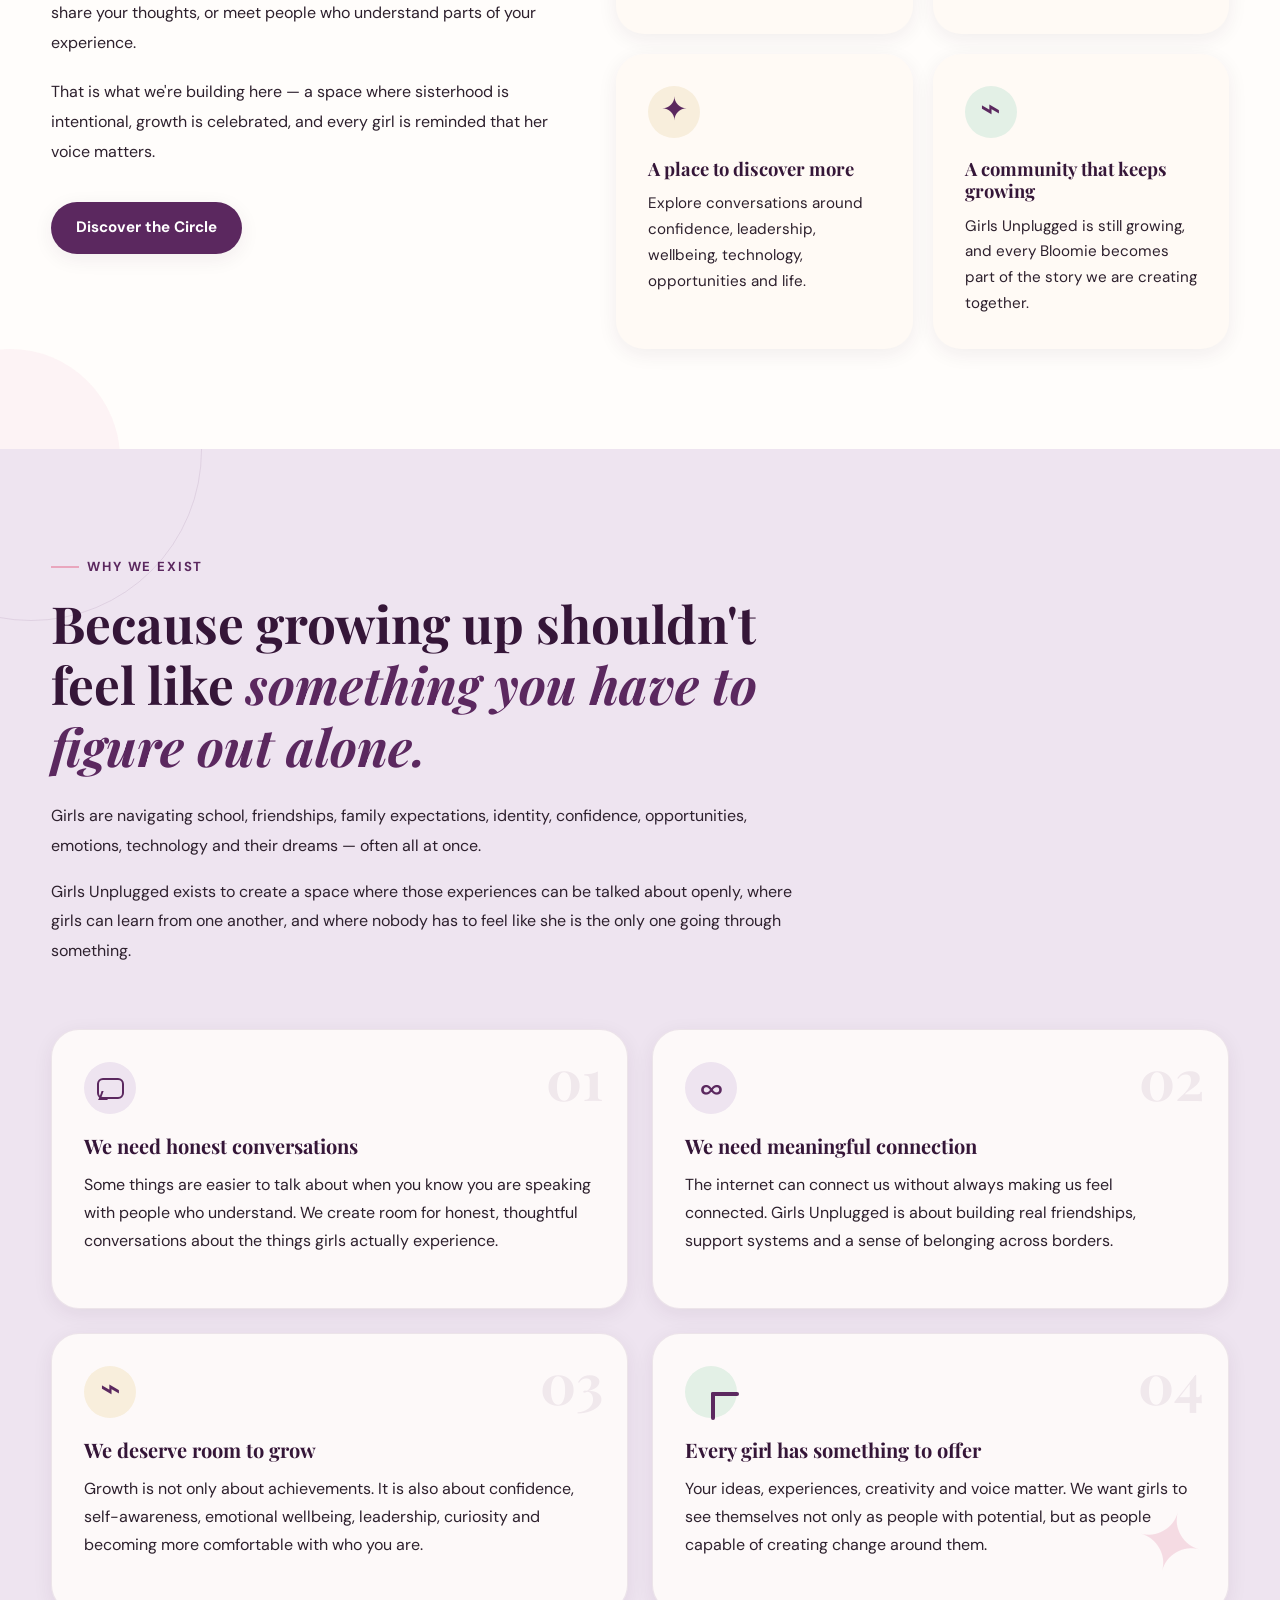
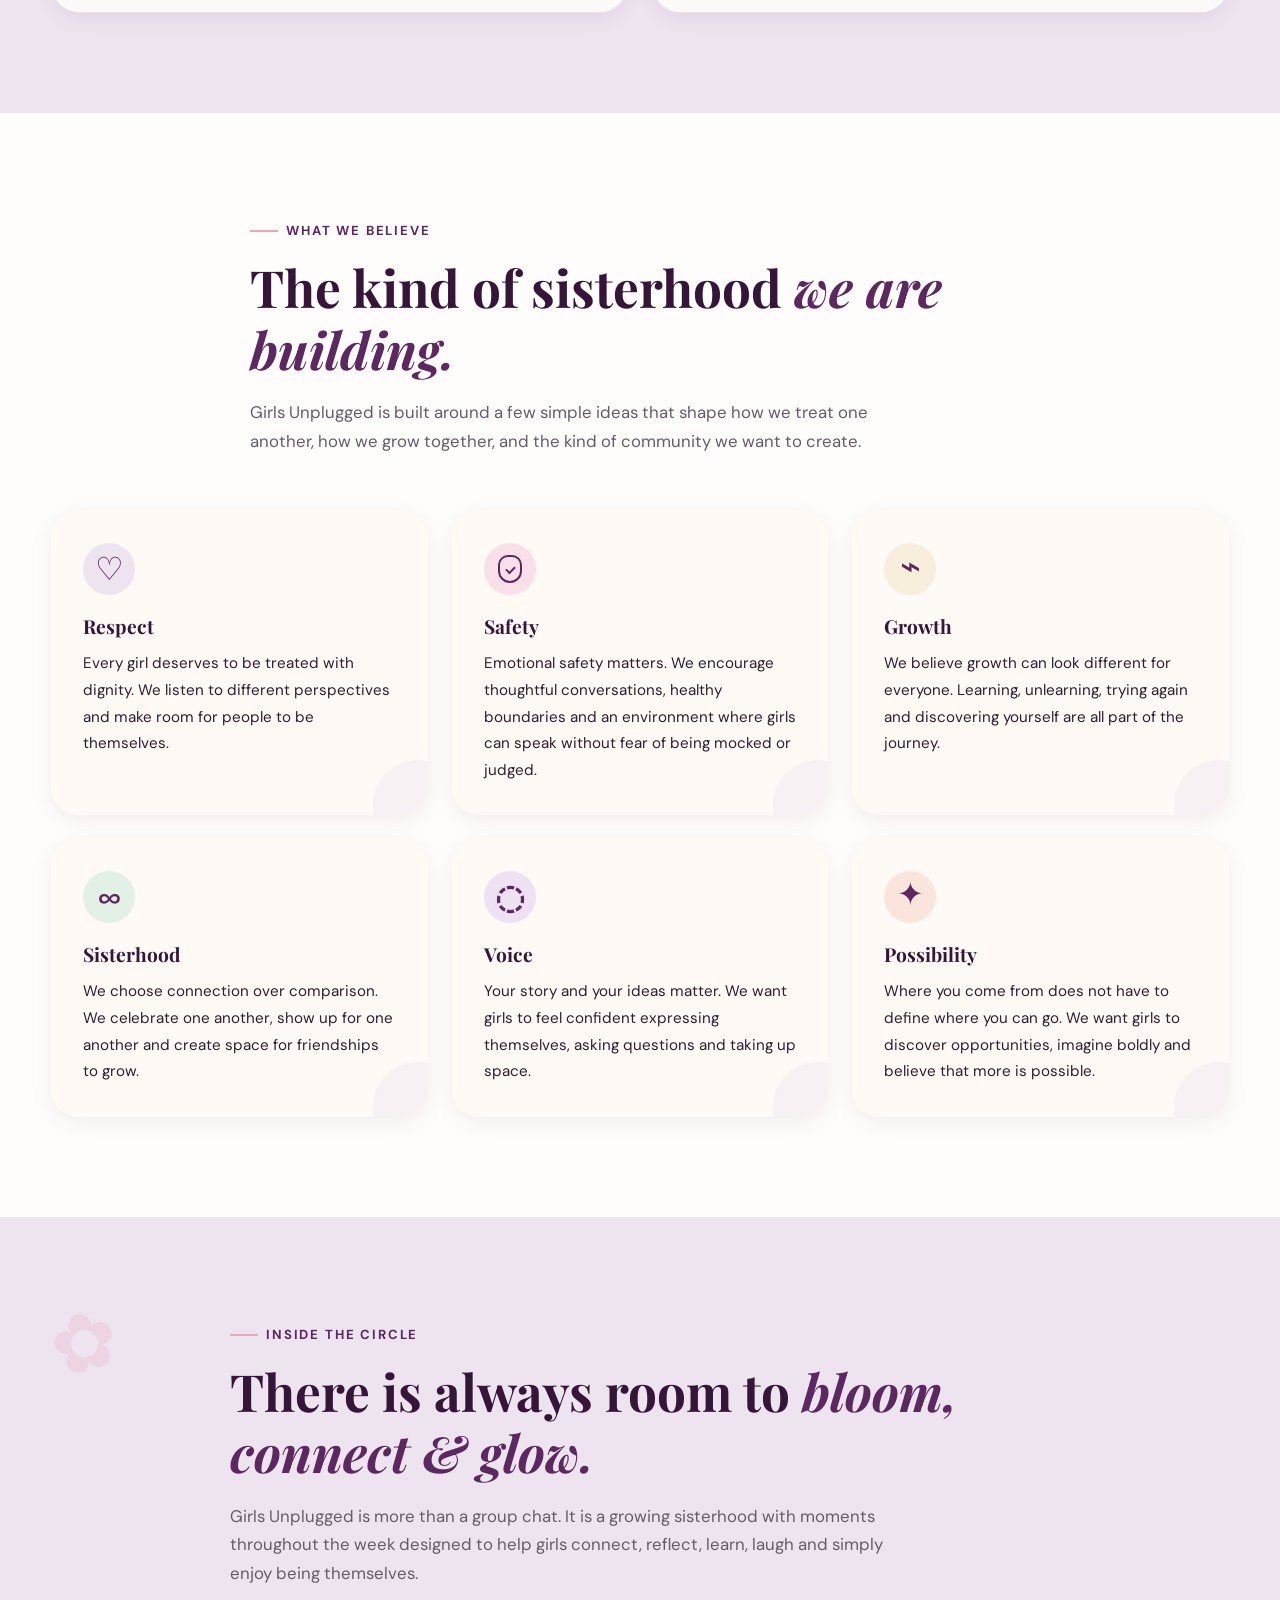
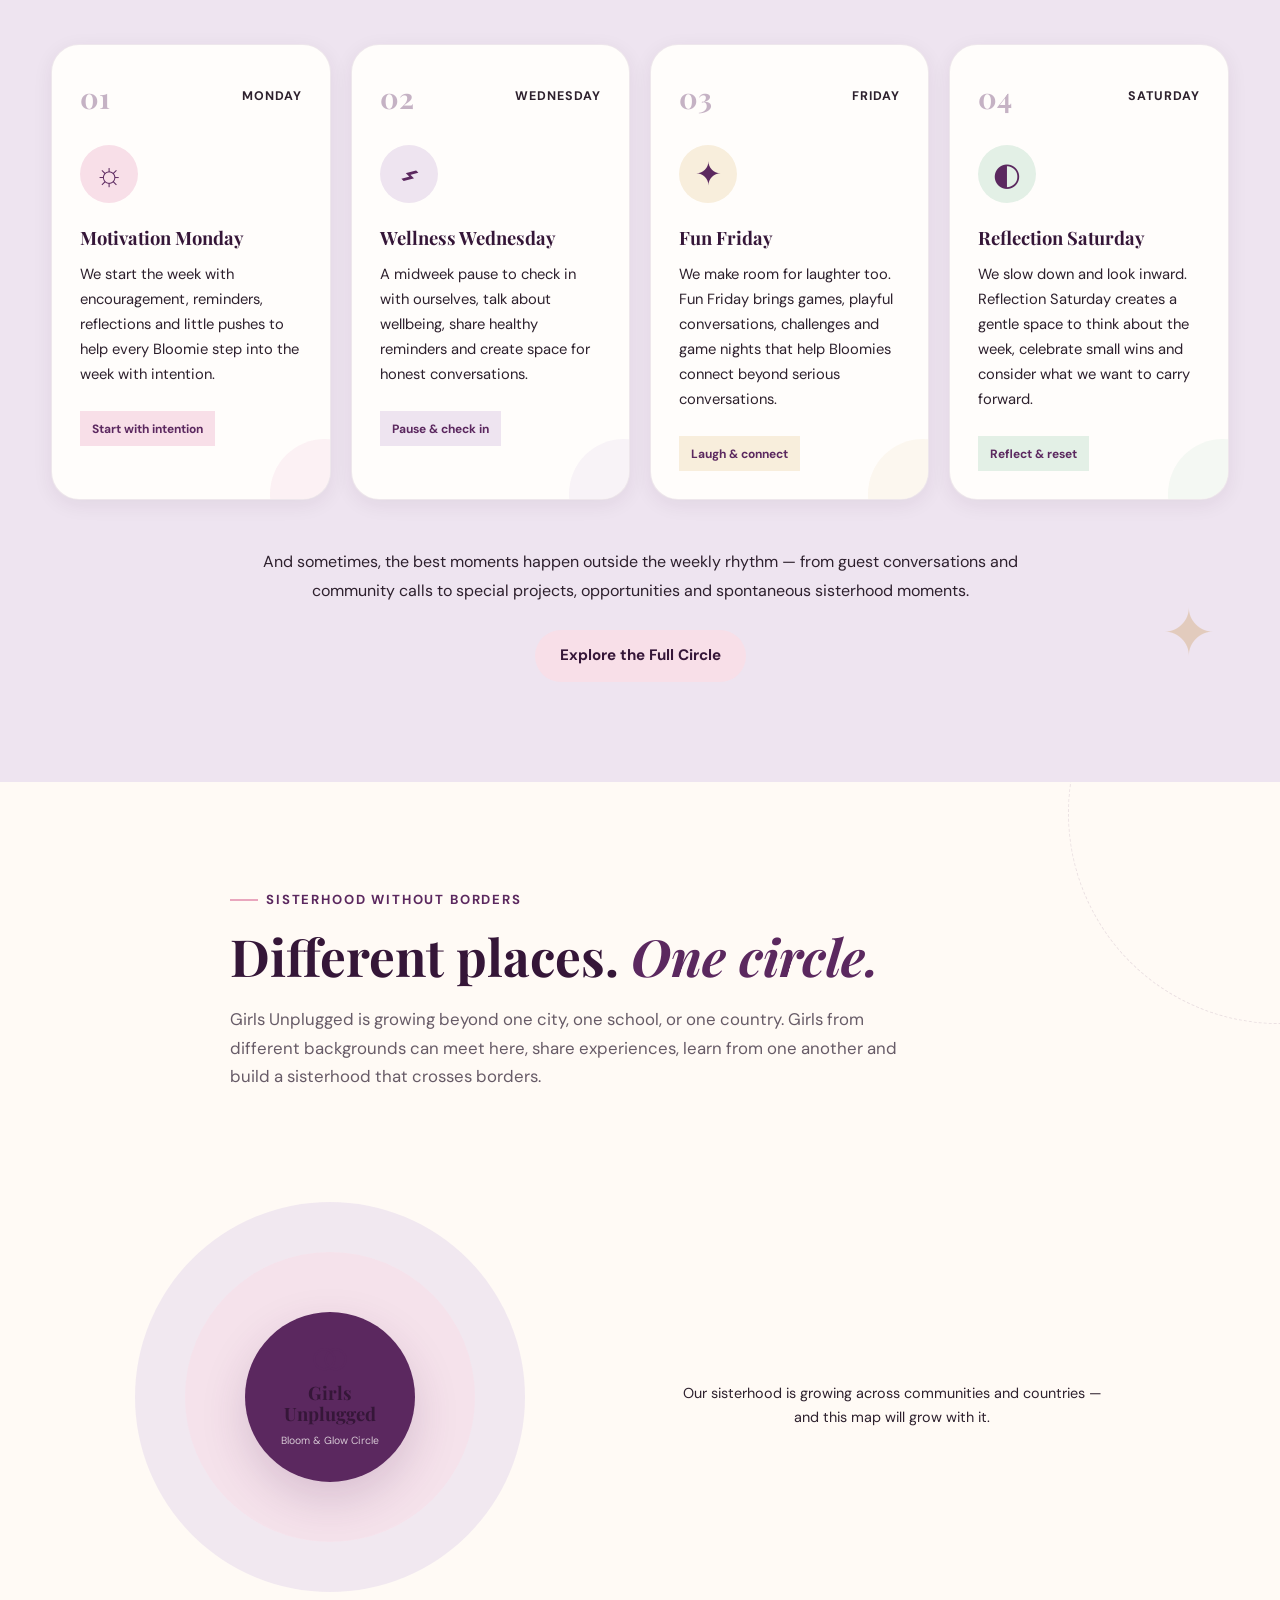
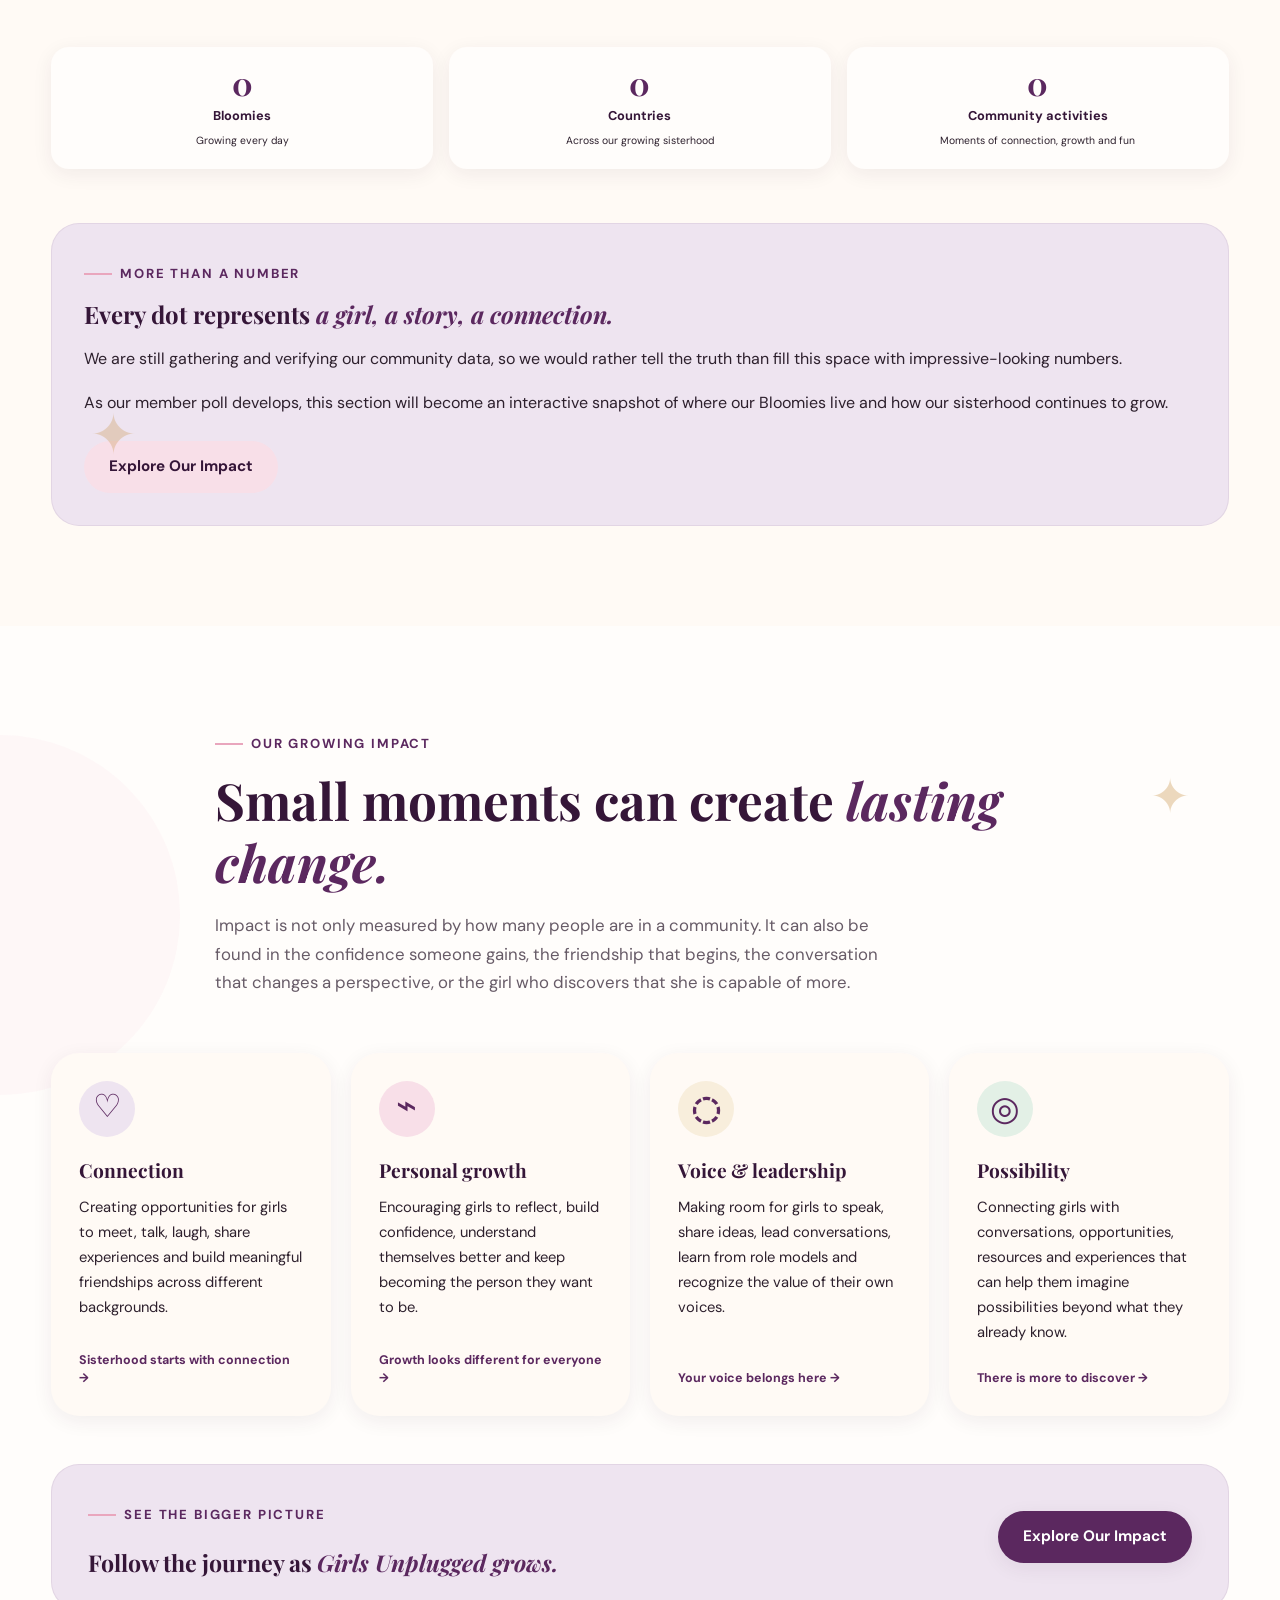
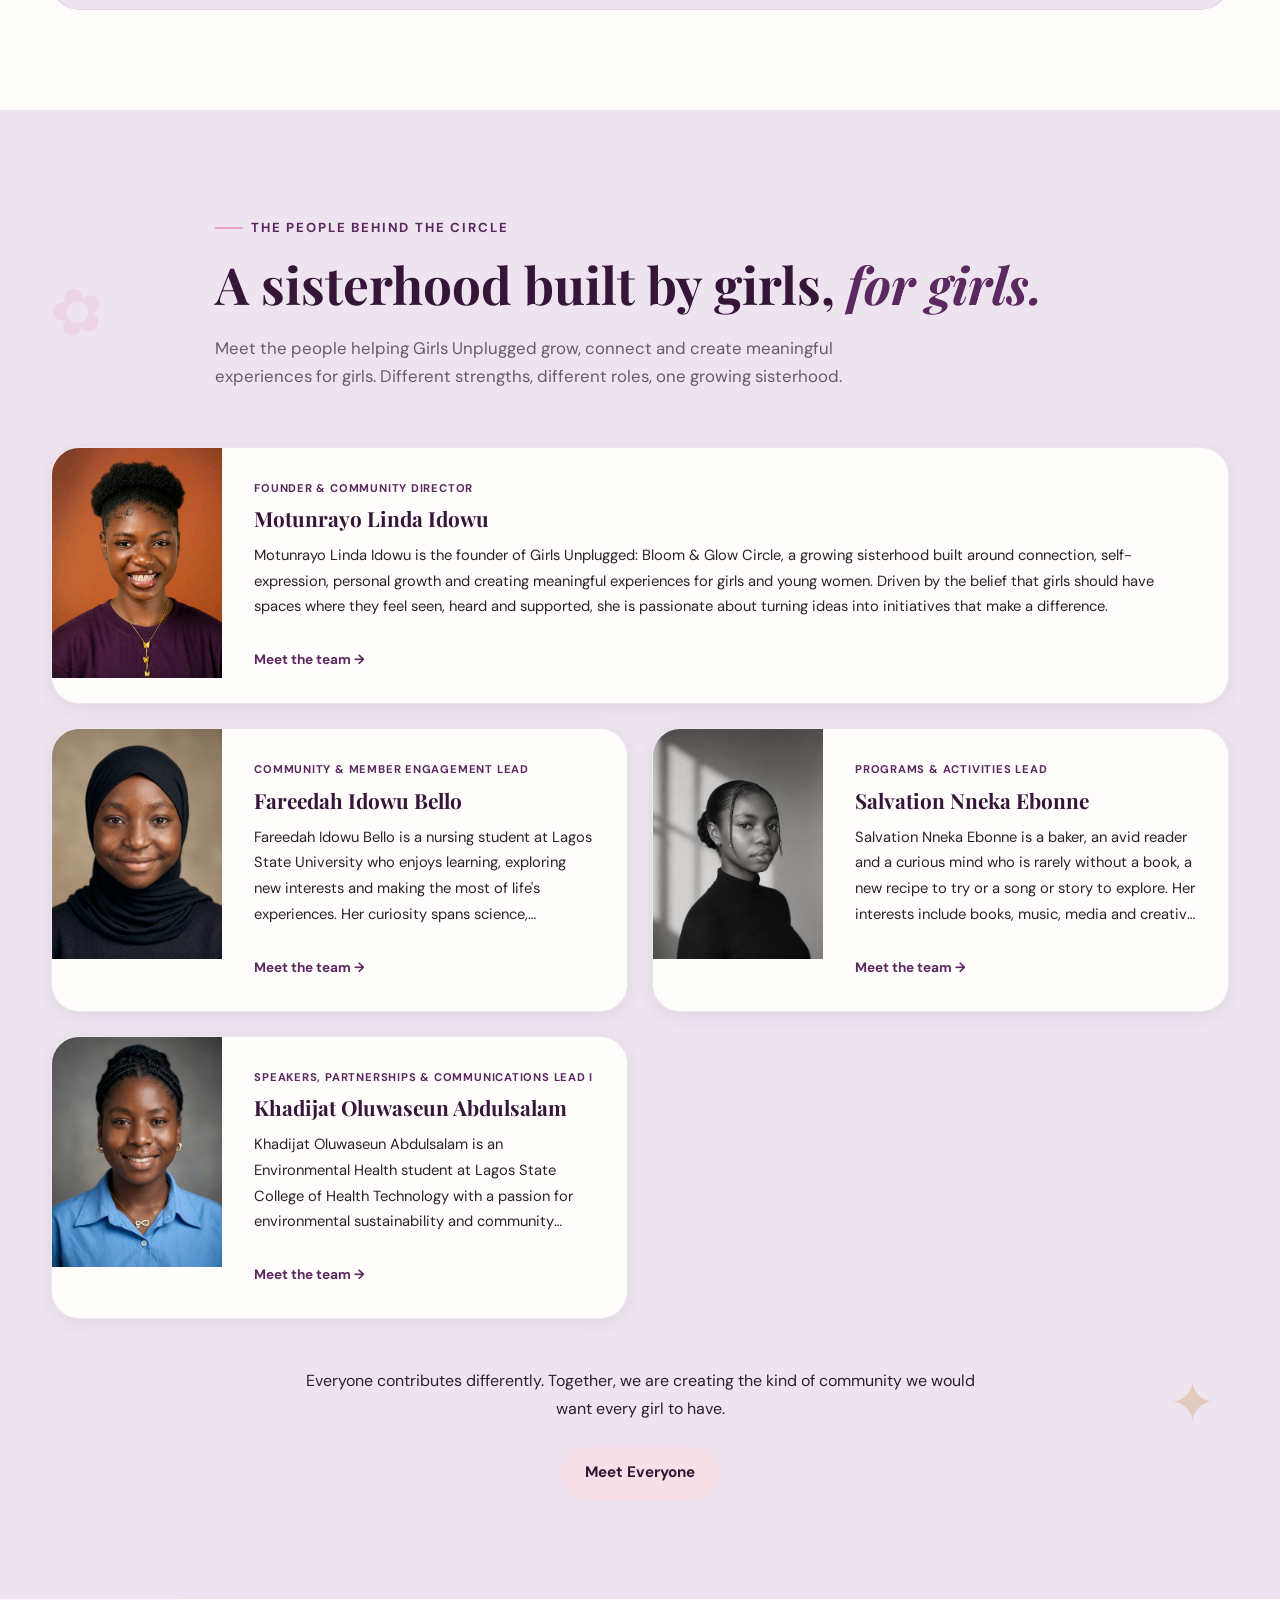
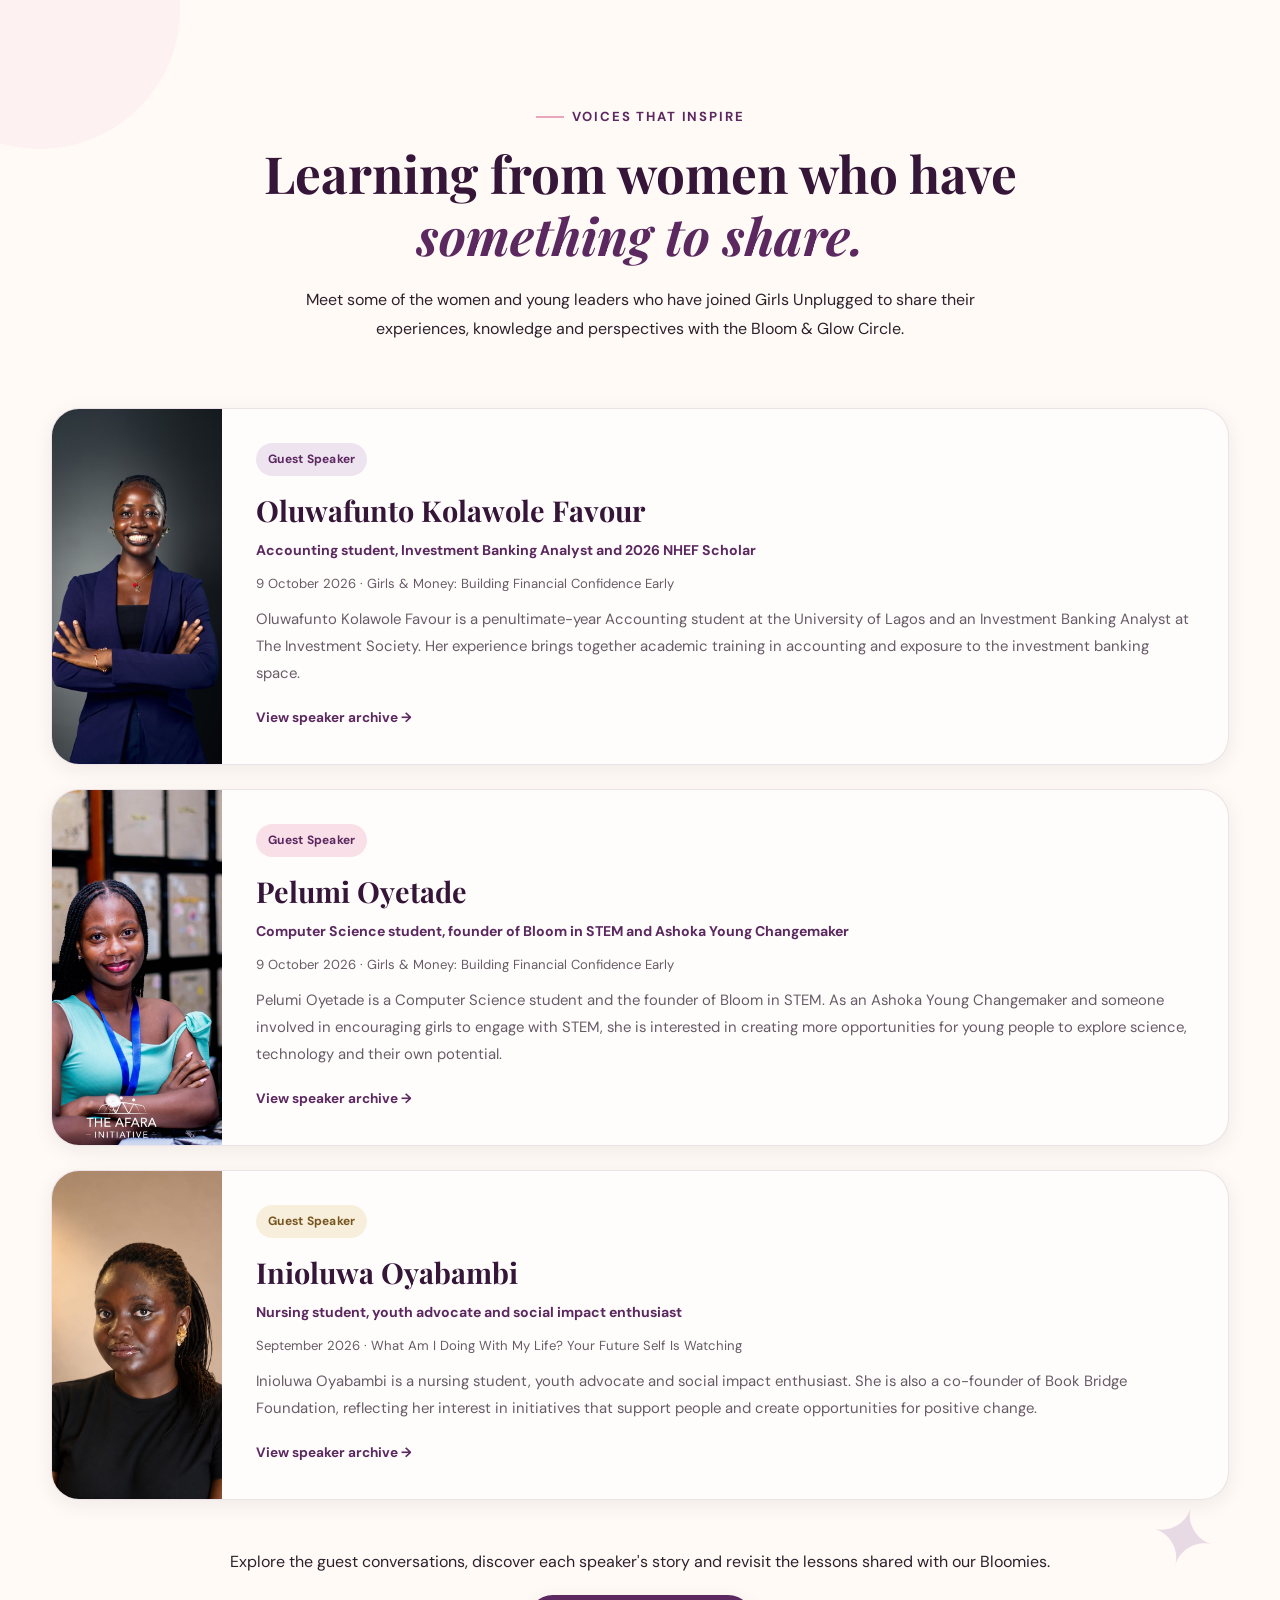
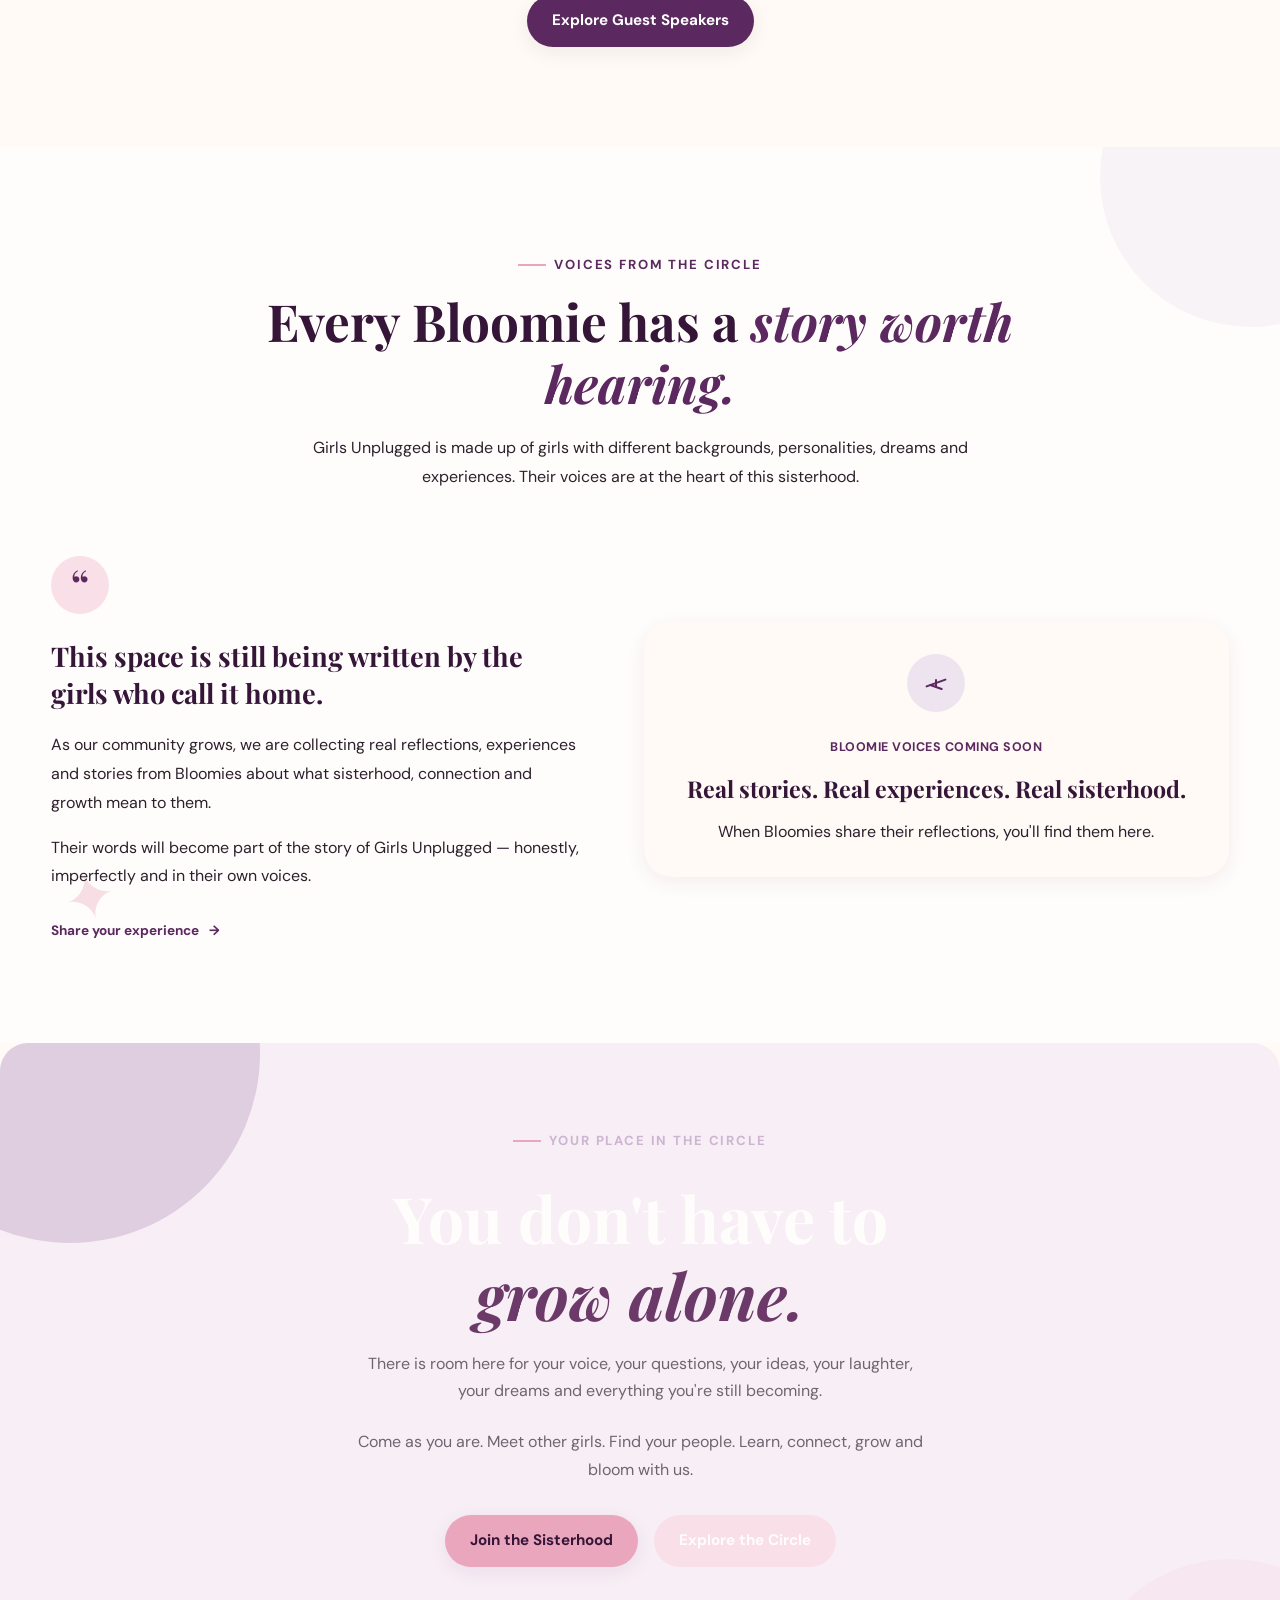
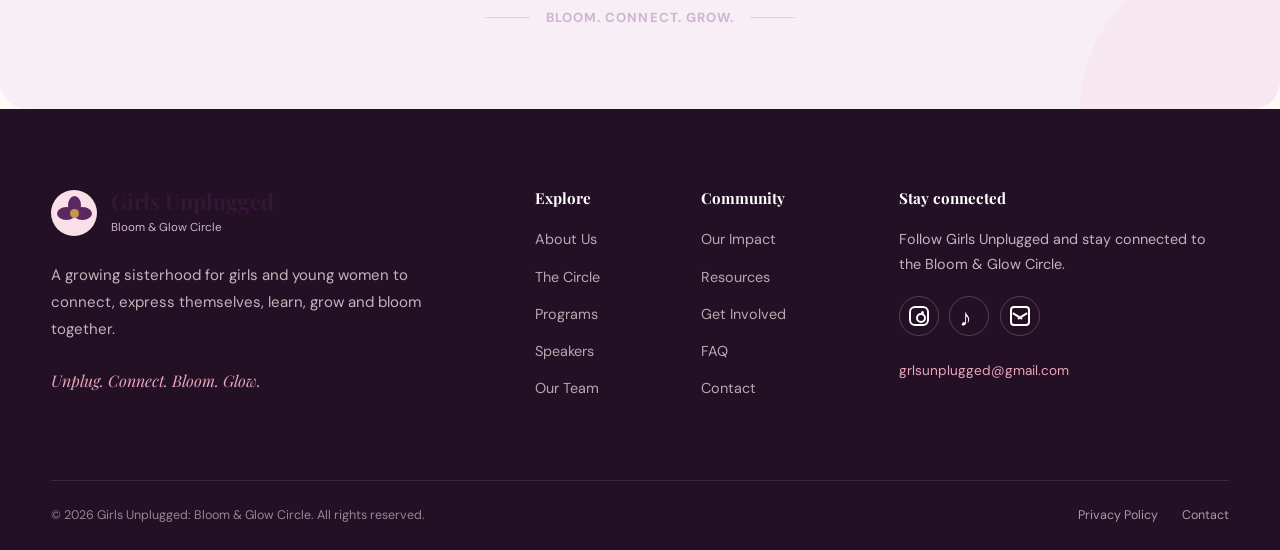
==== commit cba833d1: "Remove redundant closing div tag Removed unnecessary closing div tag before hero visual section." ====
--- a/index.html
+++ b/index.html
@@ -290,8 +290,6 @@
 </div>
 
           </div>
-
-        </div>
 
 
         <!-- HERO VISUAL -->
